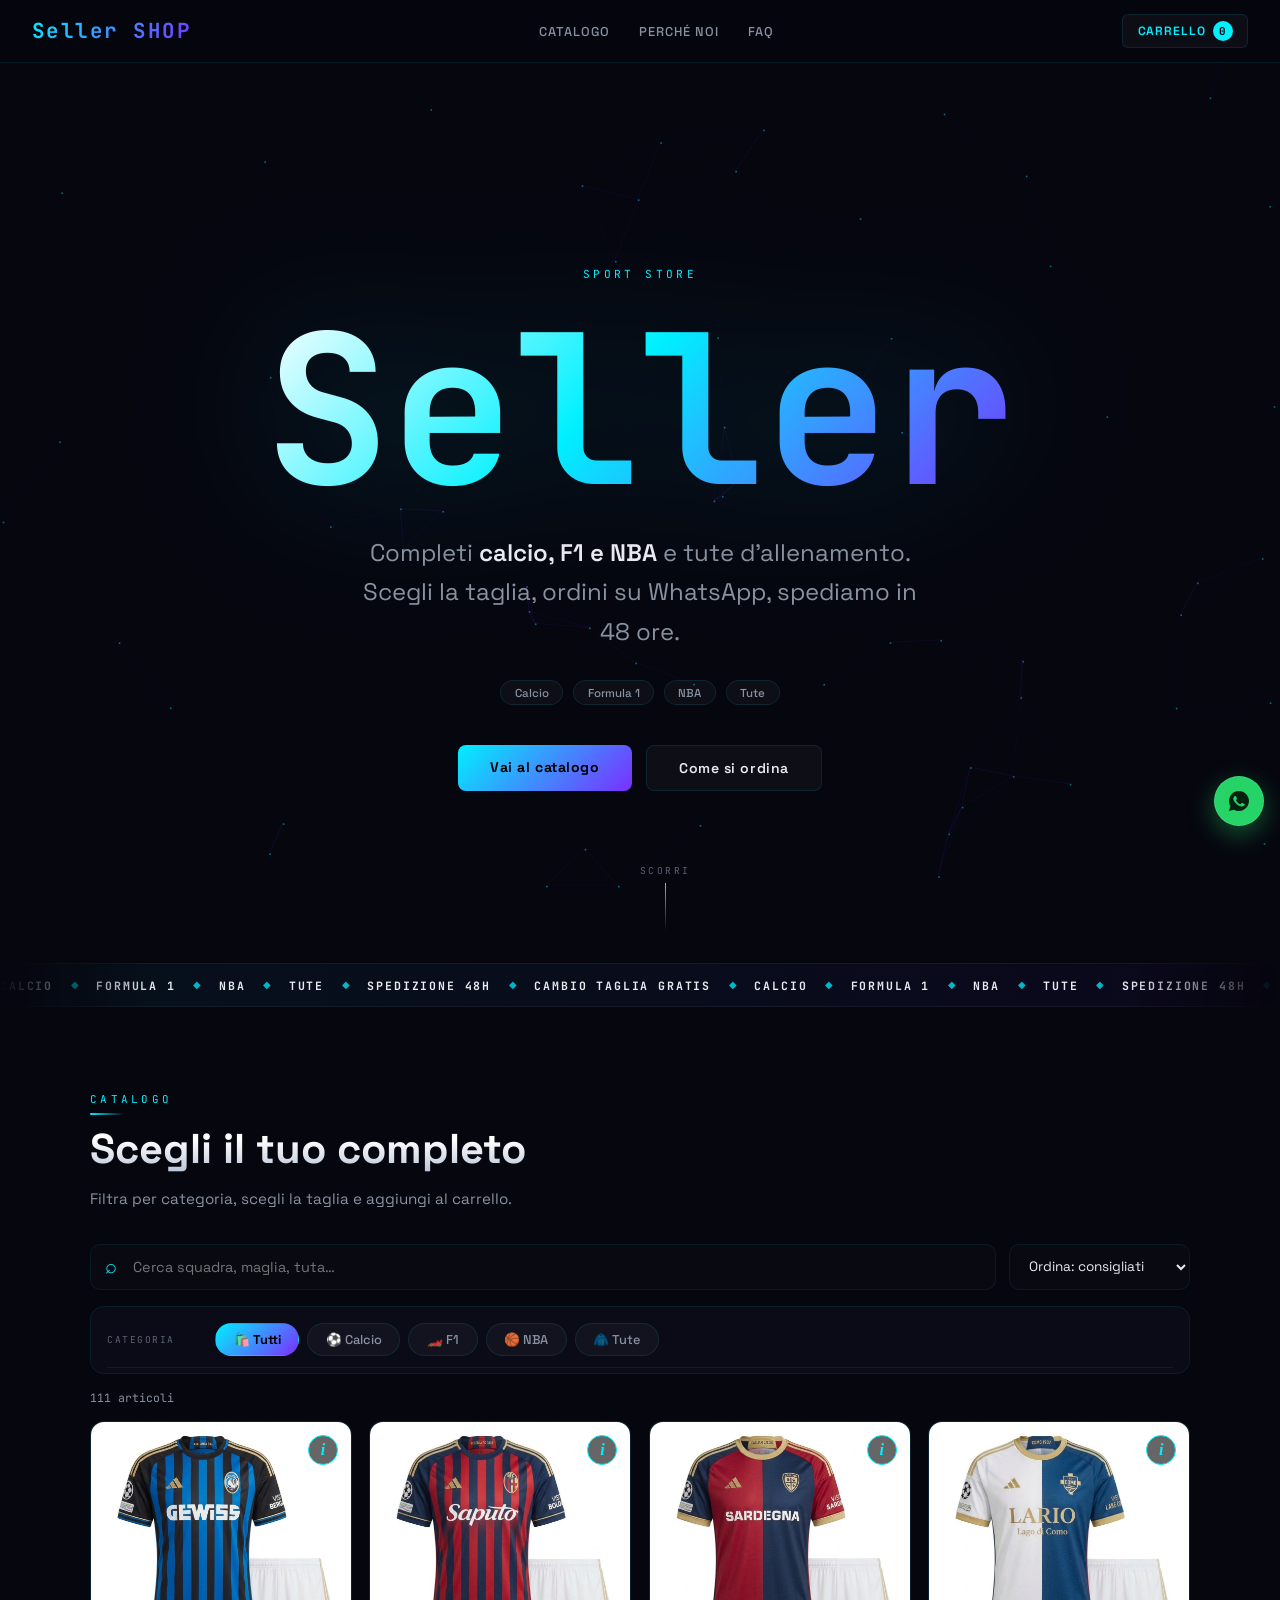
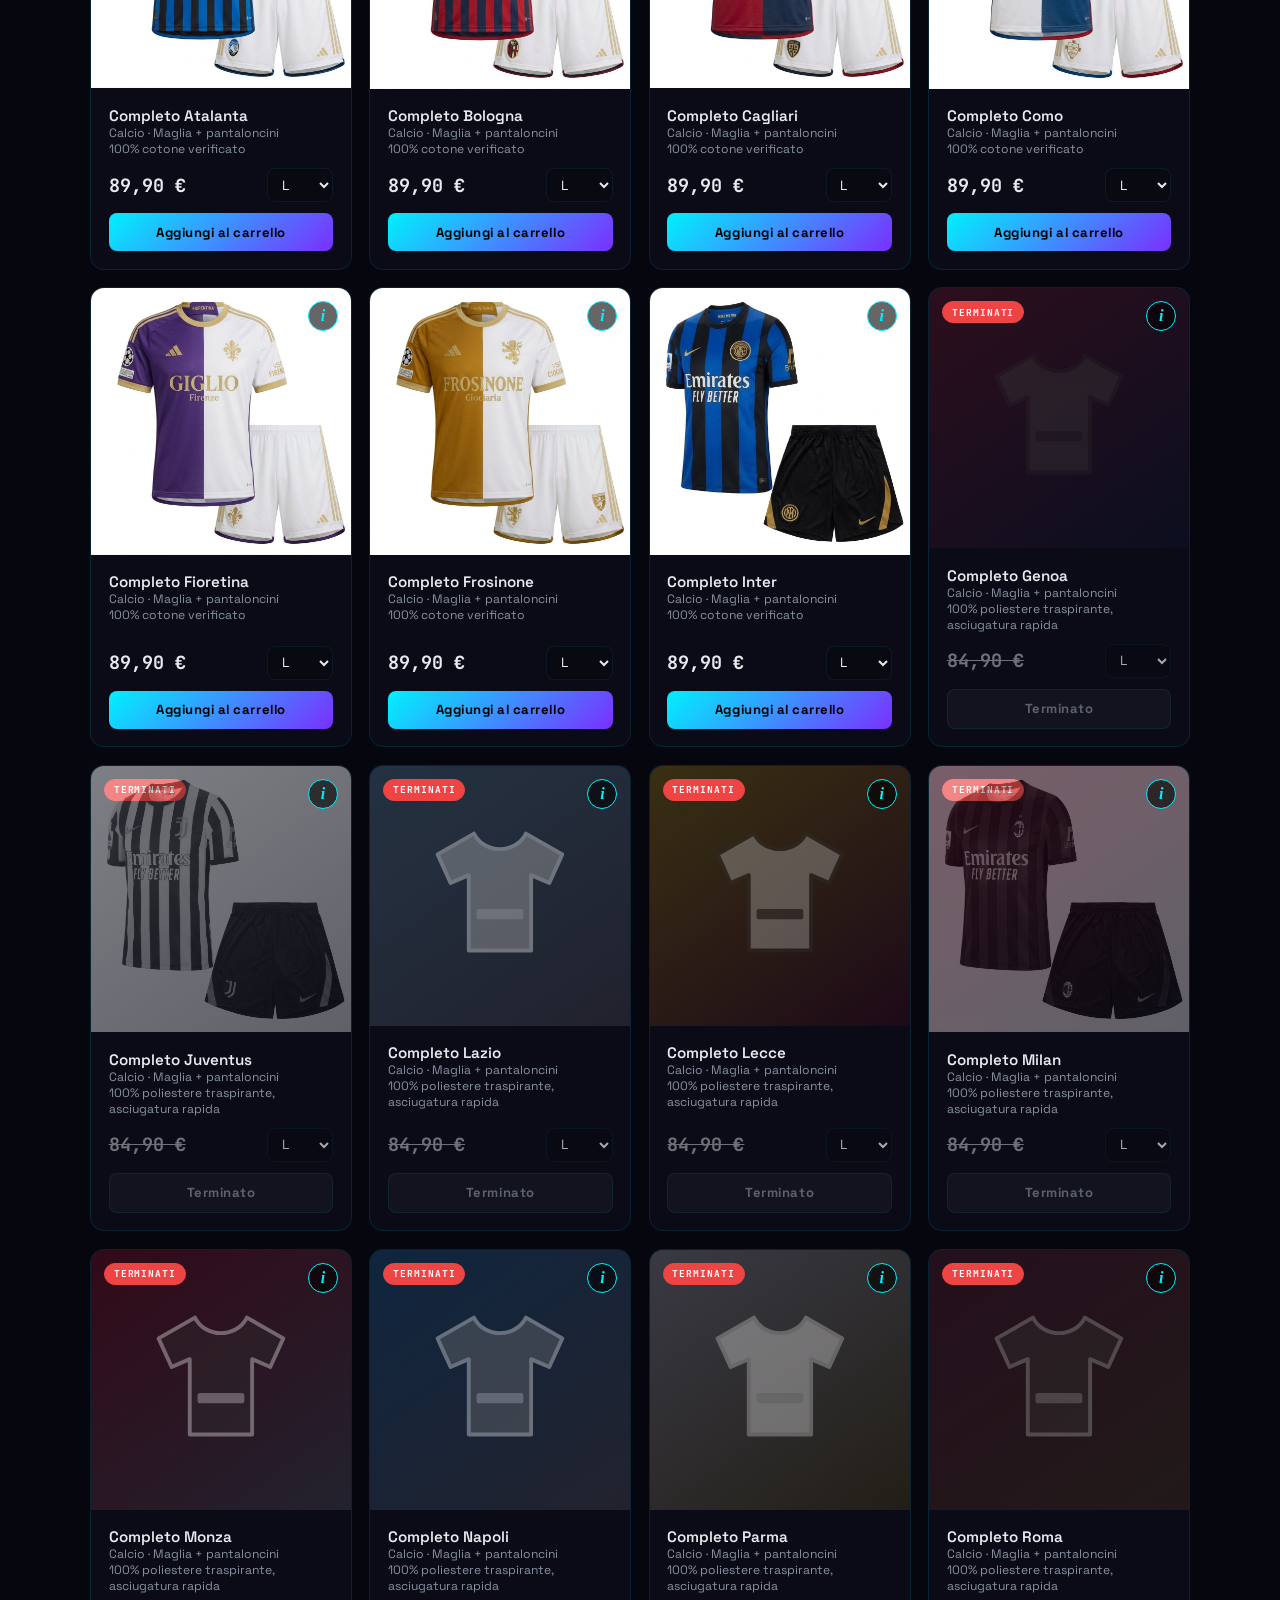
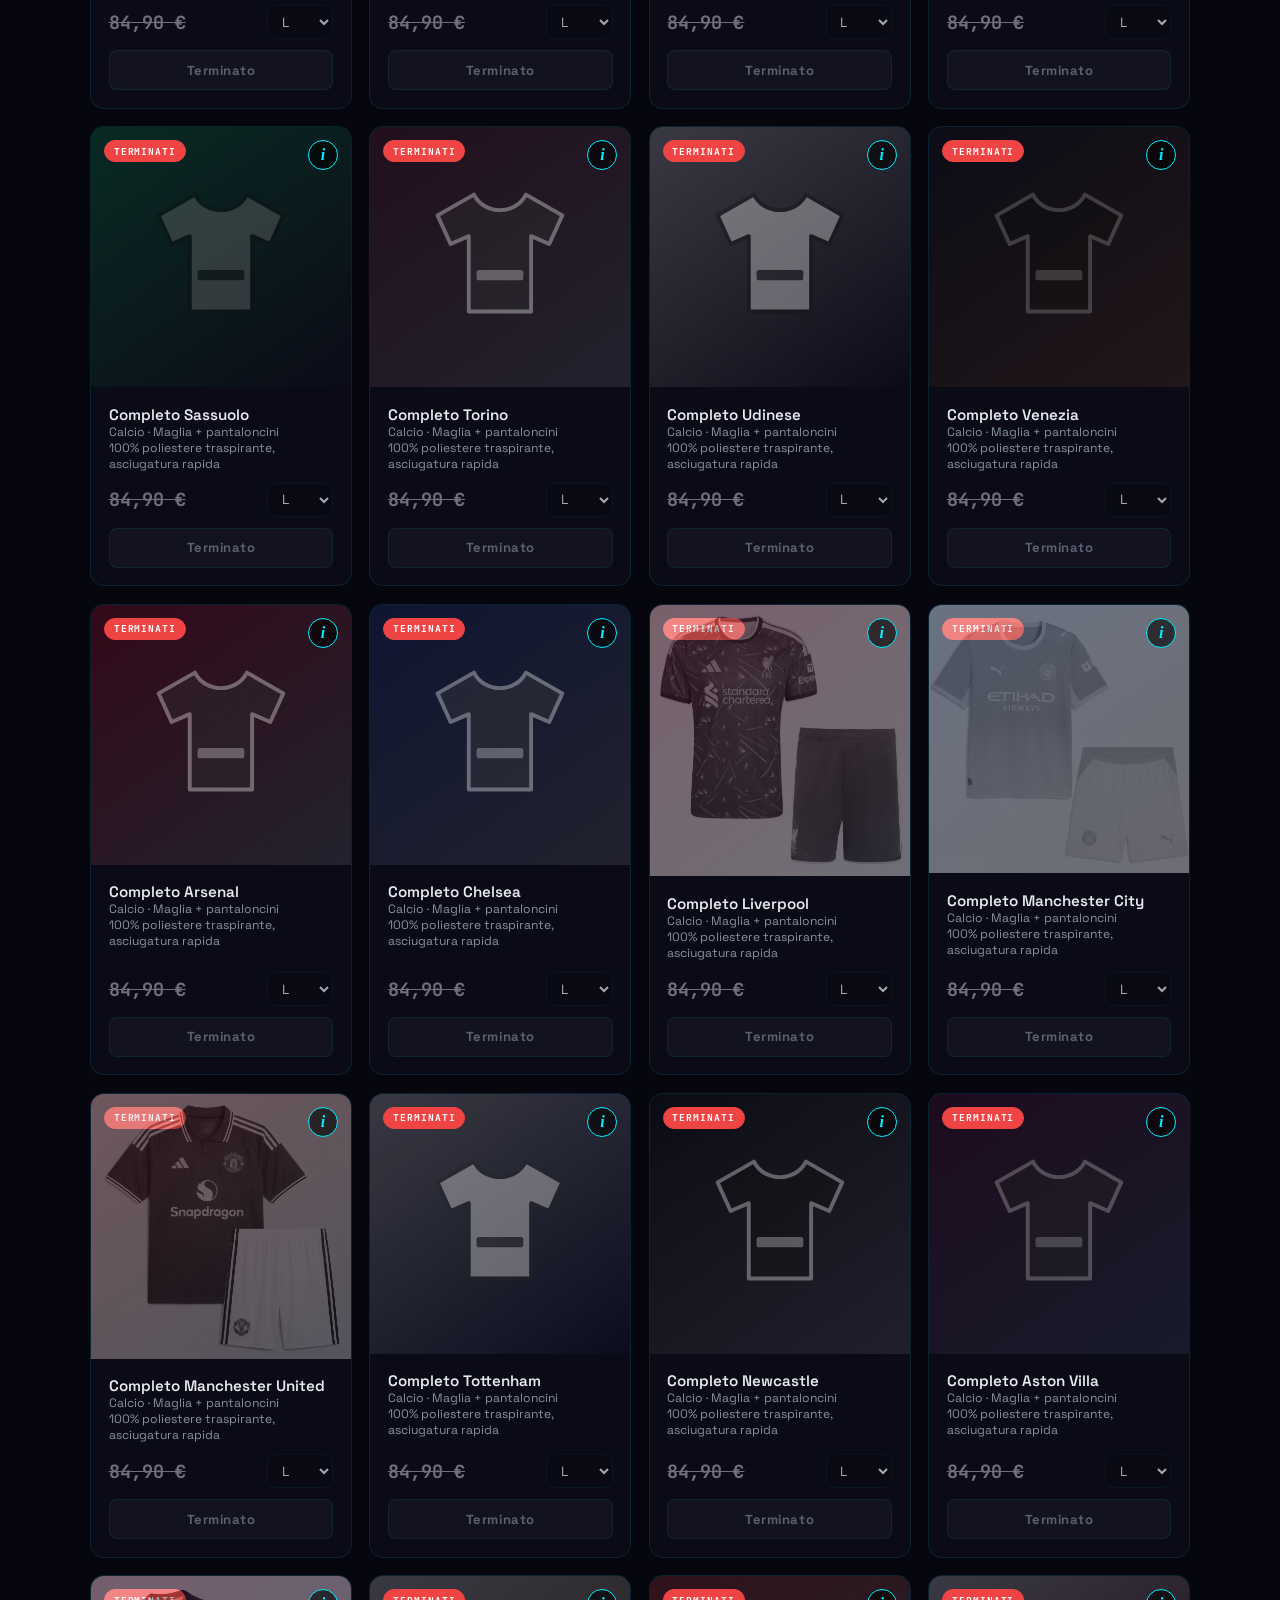
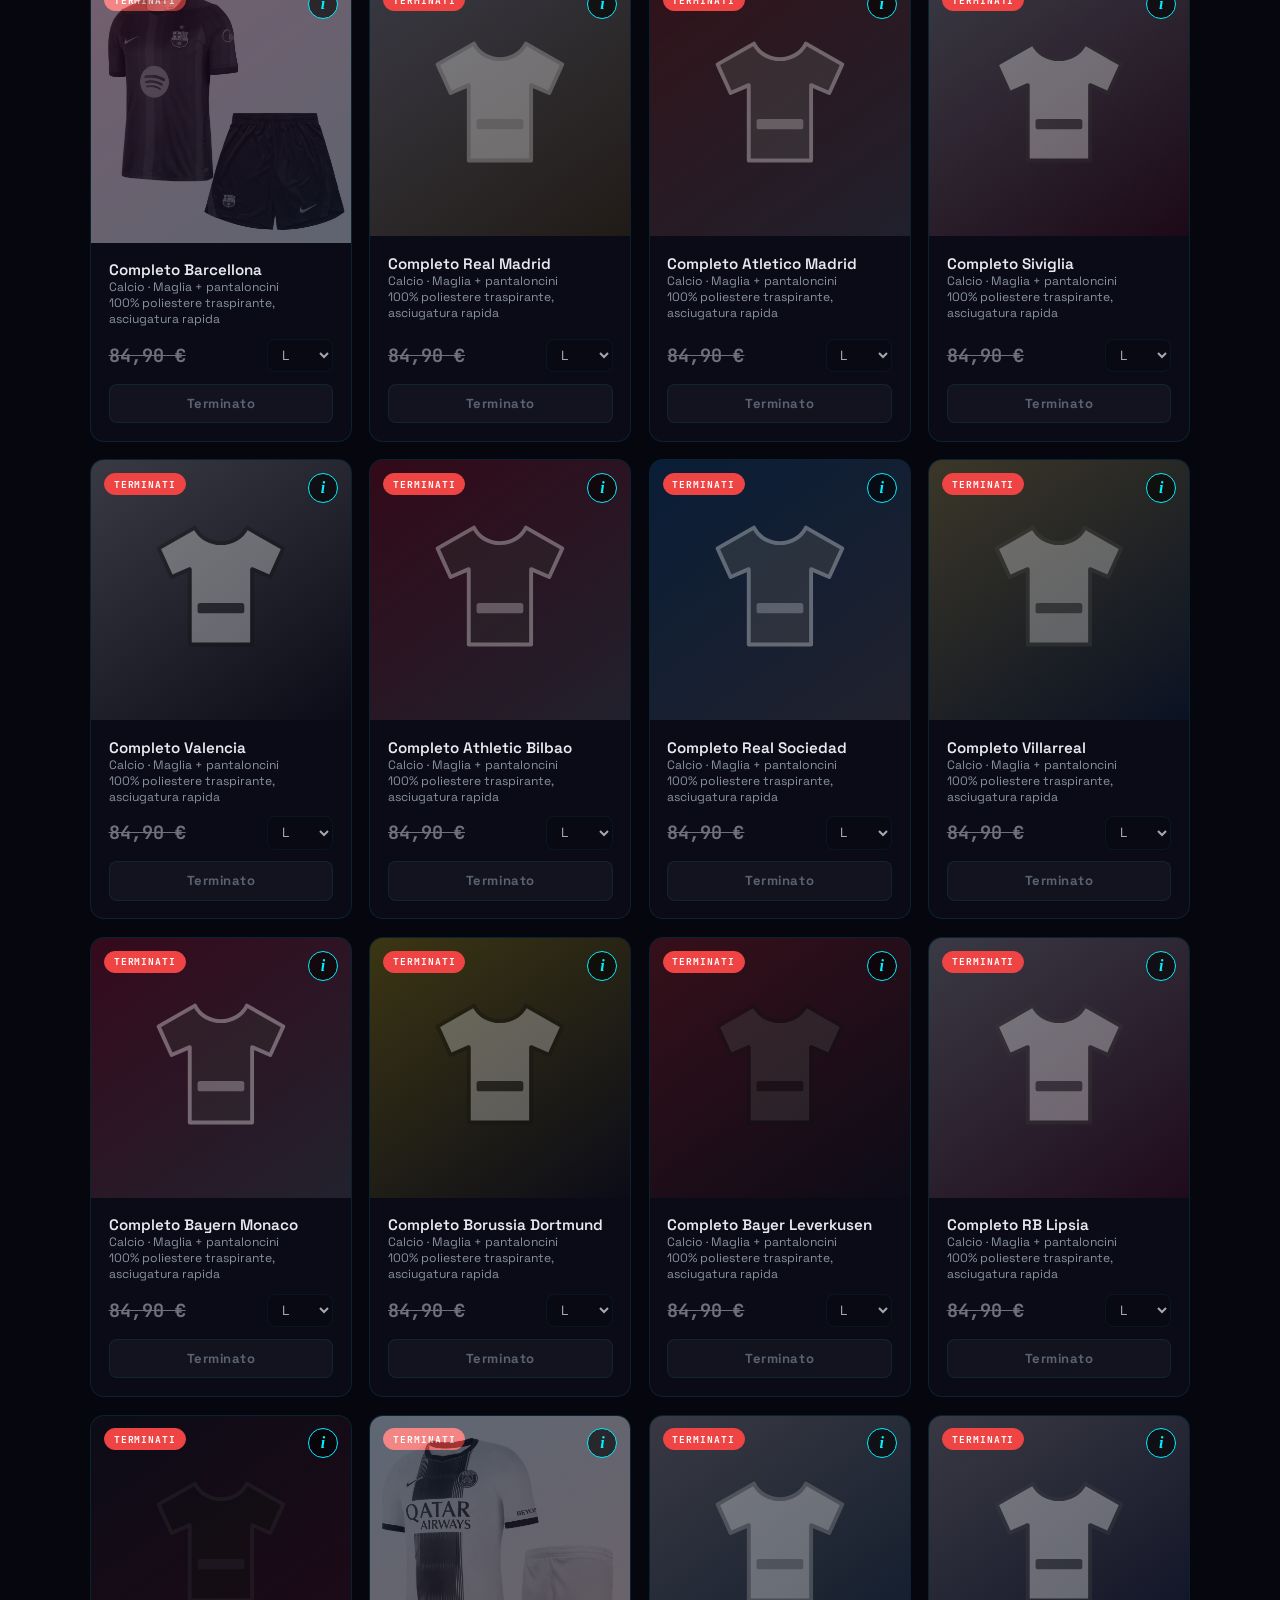
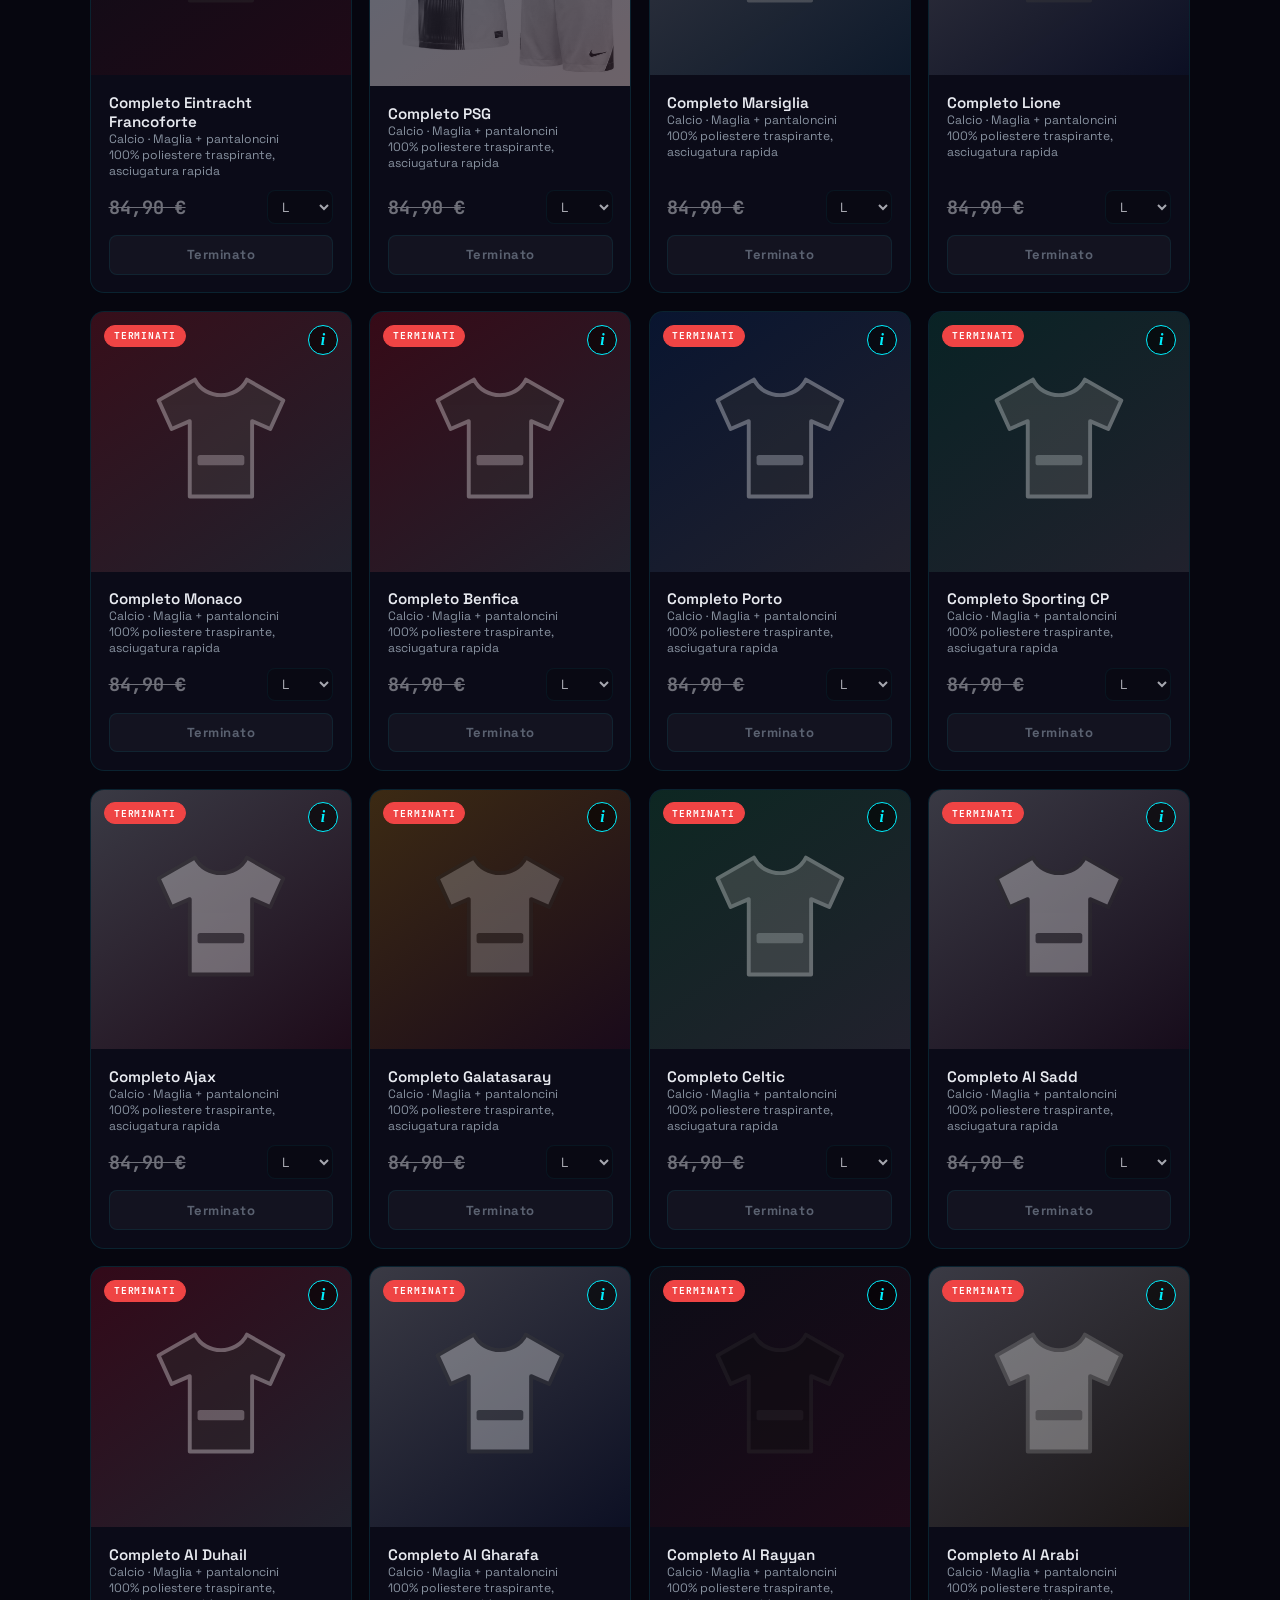
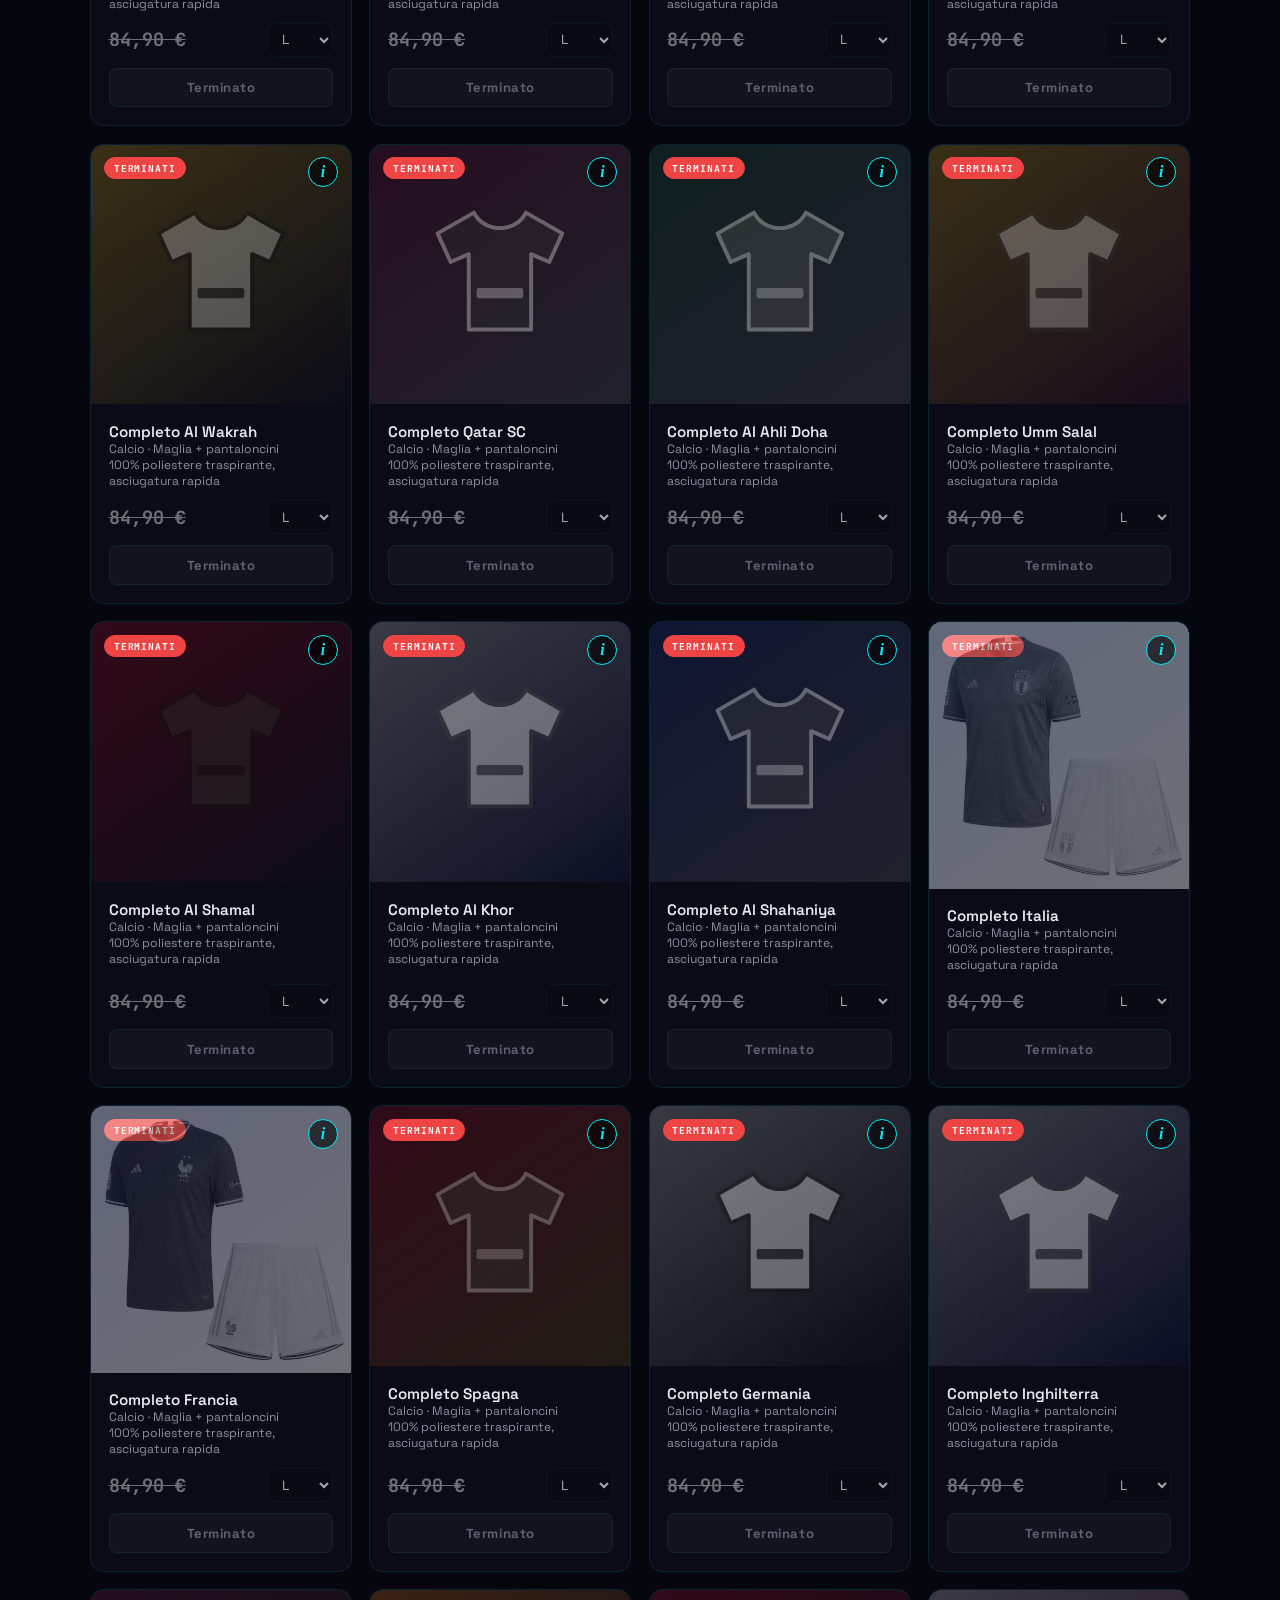
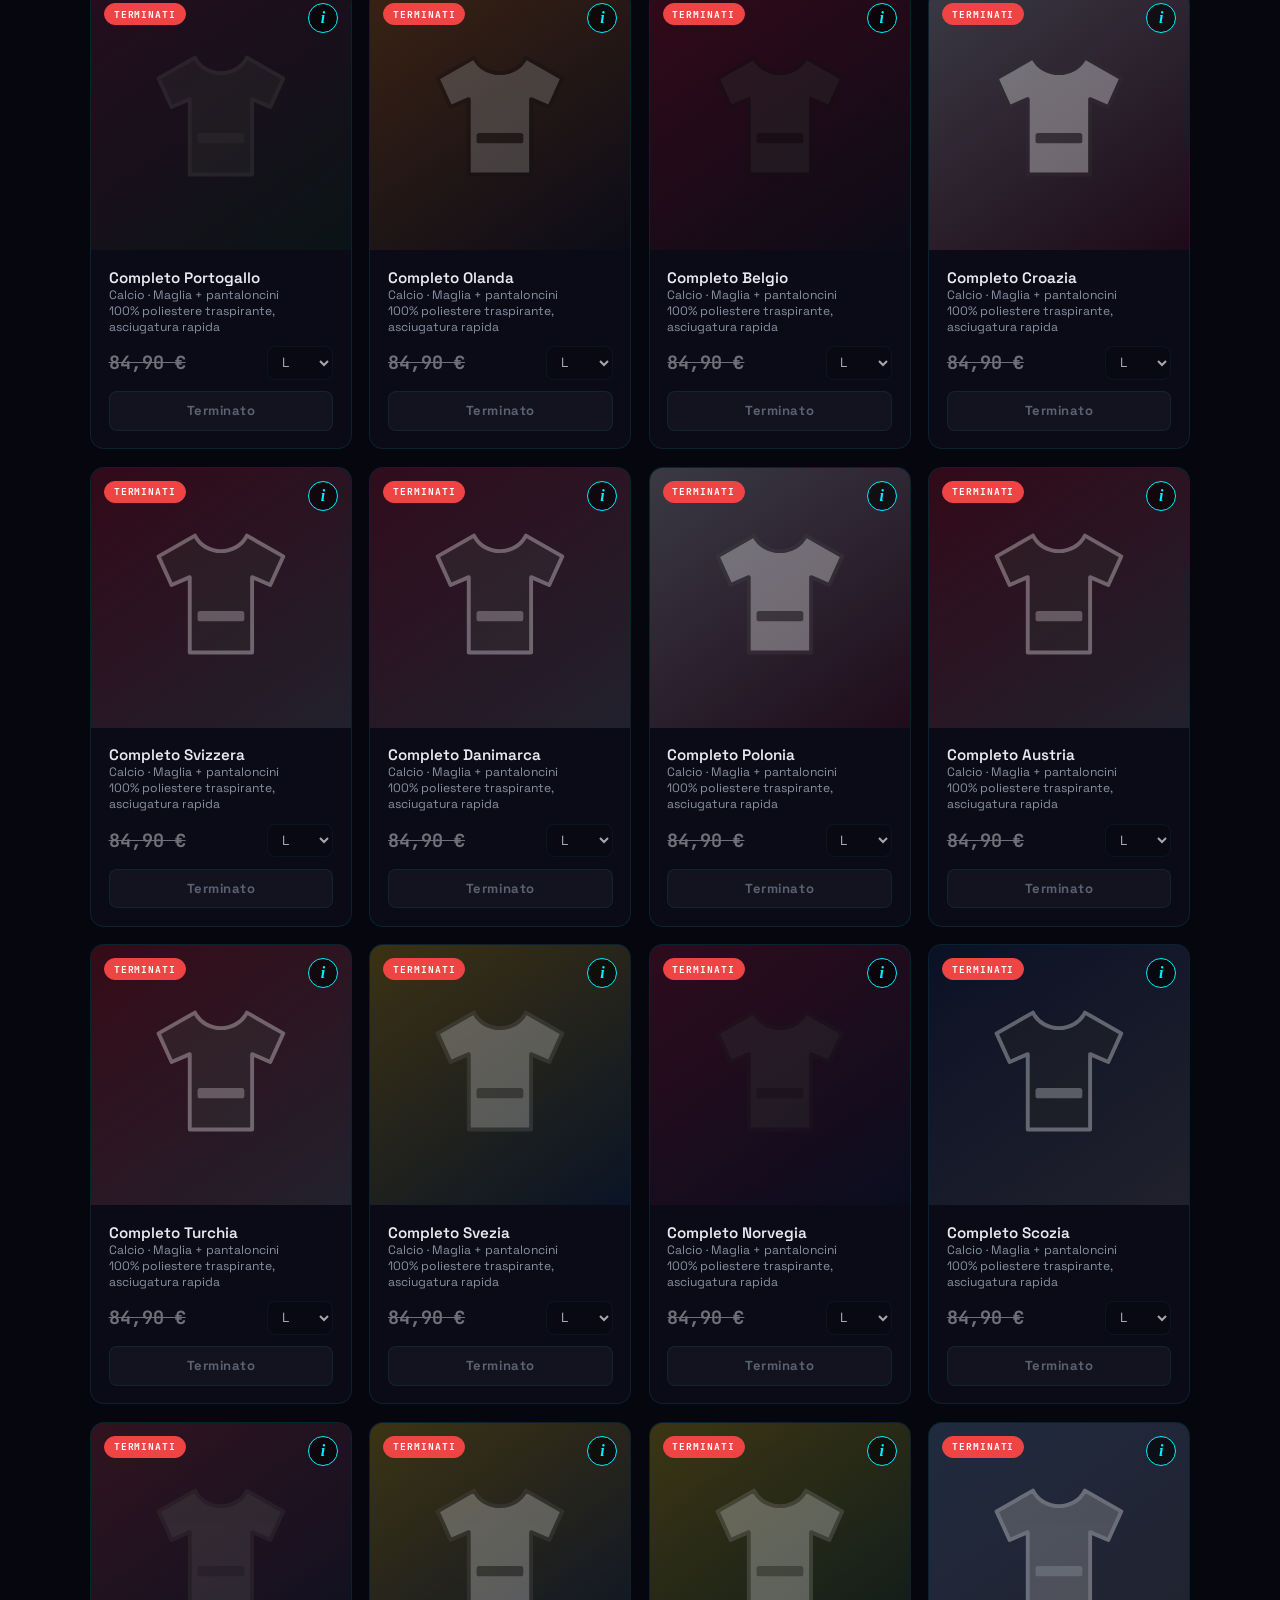
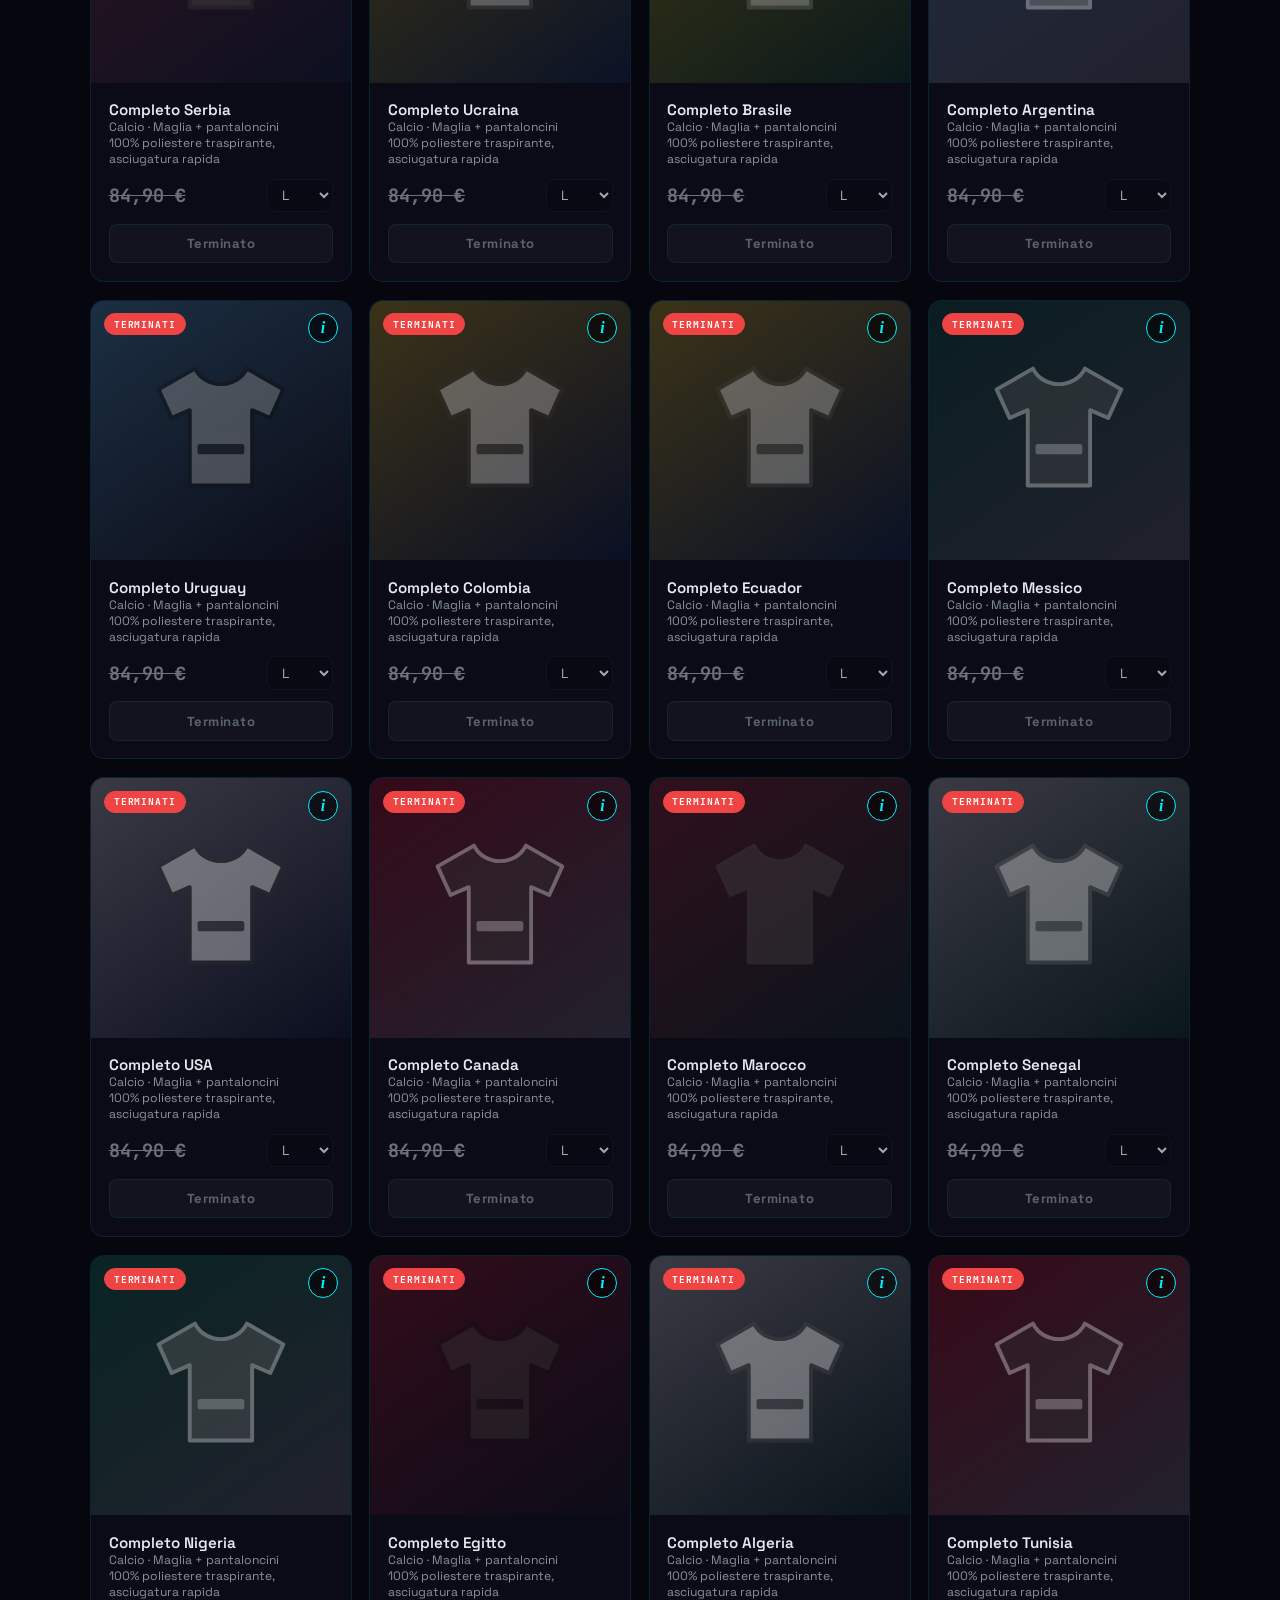
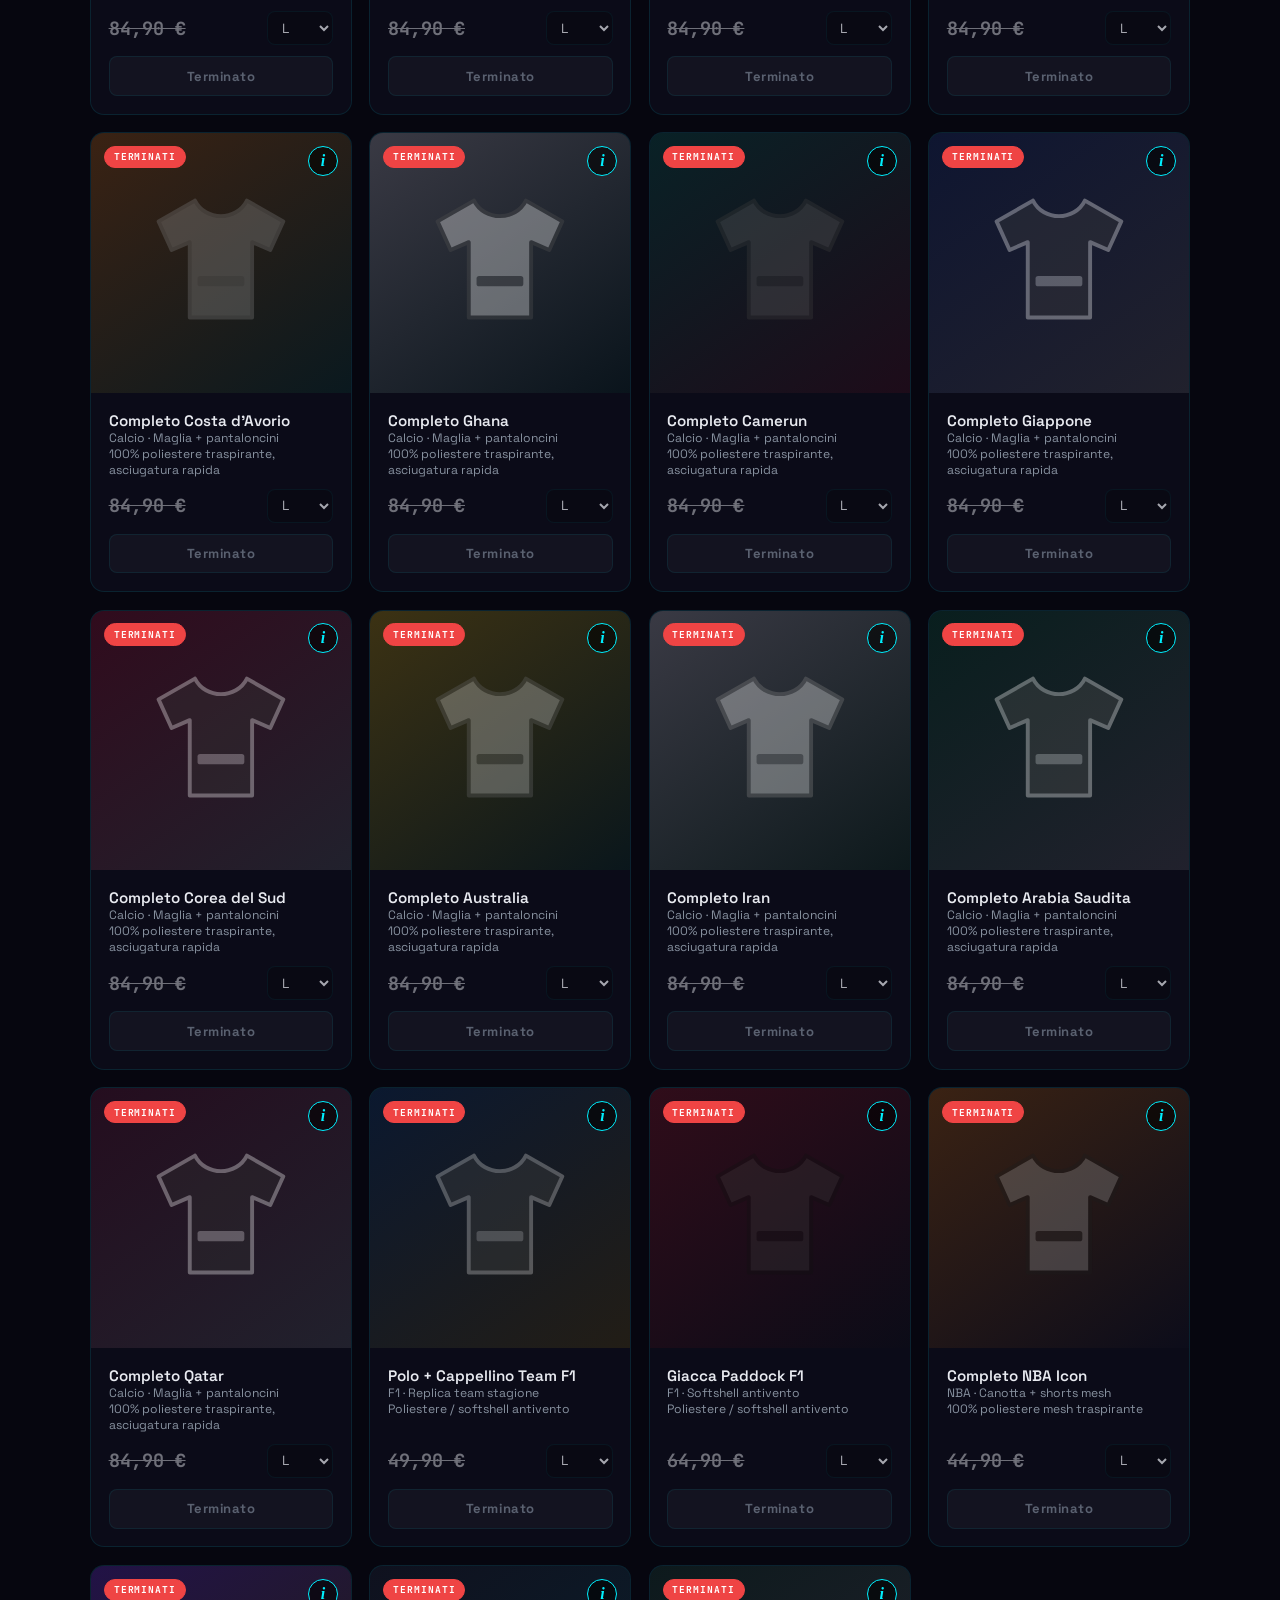
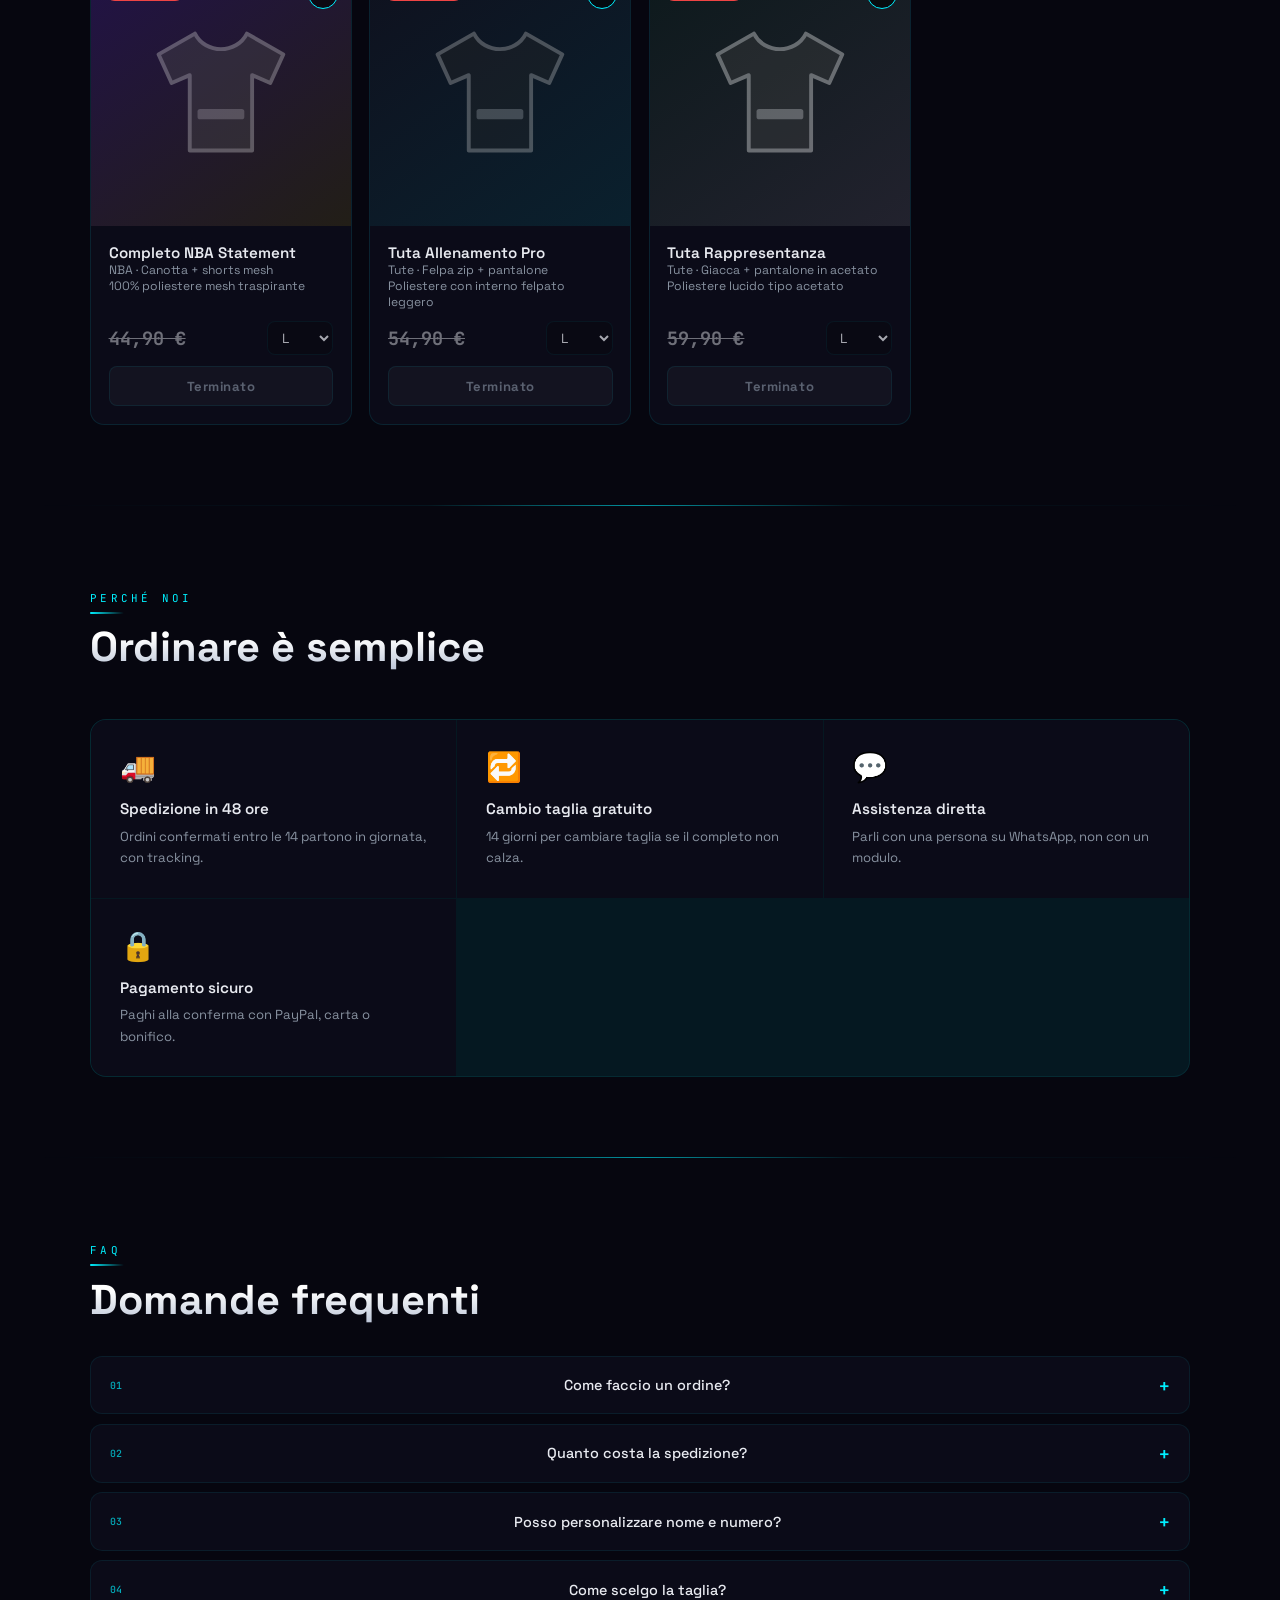
==== index.html @ 6fcbacb6 "Add files via upload" ====
<!DOCTYPE html>
<html lang="it">
<head>
<meta charset="utf-8">
<meta name="viewport" content="width=device-width,initial-scale=1">
<title>Seller Sport Store — Completi Calcio, F1, NBA e Tute</title>
<meta name="description" content="Completi da calcio, F1 e NBA, tute d'allenamento. Spedizione in 48 ore in tutta Italia.">
<link rel="preconnect" href="https://fonts.googleapis.com">
<link href="https://fonts.googleapis.com/css2?family=Space+Grotesk:wght@400;500;600;700&family=JetBrains+Mono:wght@400;700&display=swap" rel="stylesheet">
<link rel="stylesheet" href="style.css">
<link rel="stylesheet" href="shop.css">
</head>
<body>
<canvas id="bgc"></canvas>

<nav>
  <a class="nl" href="#top">Seller SHOP</a>
  <ul><li><a href="#catalogo">Catalogo</a></li><li><a href="#perche">Perché noi</a></li><li><a href="#faq">FAQ</a></li></ul>
  <button class="nsb" id="openCart" type="button">Carrello <b id="count">0</b></button>
</nav>

<header class="hero" id="top">
  <div class="hey">Sport Store</div>
  <div class="hlogo">Seller</div>
  <h1>Completi <strong>calcio, F1 e NBA</strong> e tute d'allenamento. Scegli la taglia, ordini su WhatsApp, spediamo in 48 ore.</h1>
  <div class="hpl"><span class="pc">Calcio</span><span class="pc">Formula 1</span><span class="pc">NBA</span><span class="pc">Tute</span></div>
  <div class="hcta"><a class="bp" href="#catalogo">Vai al catalogo</a><a class="bg" href="#faq">Come si ordina</a></div>
  <div class="sh"><span>scorri</span><div class="sl"></div></div>
</header>

<div class="mq"><div class="mq-t" id="mq"></div></div>

<section class="sec" id="catalogo"><div class="con">
  <div class="slb">Catalogo</div>
  <h2 class="st">Scegli il tuo completo</h2>
  <p class="ss2">Filtra per categoria, scegli la taglia e aggiungi al carrello.</p>
  <div class="fbar">
    <div class="srch"><input id="q" type="search" placeholder="Cerca squadra, maglia, tuta…" aria-label="Cerca nel catalogo" autocomplete="off"><button id="qx" type="button" aria-label="Cancella ricerca" hidden>✕</button></div>
    <select id="so" aria-label="Ordina"><option value="">Ordina: consigliati</option><option value="pa">Prezzo crescente</option><option value="pd">Prezzo decrescente</option><option value="az">Nome A–Z</option></select>
  </div>
  <div class="fp">
    <div class="fr"><span class="fl">Categoria</span><div class="flt" id="flt" role="group" aria-label="Filtra per categoria"></div></div>
    <div class="fr"><span class="fl">Tipo</span><div class="flt" id="kf" role="group" aria-label="Filtra per tipo"></div></div>
    <div class="fr"><span class="fl">Campionato</span><div class="flt" id="lf" role="group" aria-label="Filtra per campionato"></div></div>
    <div class="fr"><span class="fl">Squadra</span><div class="flt" id="tf" role="group" aria-label="Filtra per squadra"></div></div>
  </div>
  <div class="rc" id="rc" aria-live="polite"></div>
  <div class="pg" id="pg"></div>
</div></section>

<div class="div"></div>

<section class="sec" id="perche"><div class="con">
  <div class="slb">Perché noi</div>
  <h2 class="st">Ordinare è semplice</h2>
  <div class="fg">
    <div class="fc"><div class="fi">🚚</div><div class="ft">Spedizione in 48 ore</div><div class="fd">Ordini confermati entro le 14 partono in giornata, con tracking.</div></div>
    <div class="fc"><div class="fi">🔁</div><div class="ft">Cambio taglia gratuito</div><div class="fd">14 giorni per cambiare taglia se il completo non calza.</div></div>
    <div class="fc"><div class="fi">💬</div><div class="ft">Assistenza diretta</div><div class="fd">Parli con una persona su WhatsApp, non con un modulo.</div></div>
    <div class="fc"><div class="fi">🔒</div><div class="ft">Pagamento sicuro</div><div class="fd">Paghi alla conferma con PayPal, carta o bonifico.</div></div>
  </div>
</div></section>

<div class="div"></div>

<section class="sec" id="faq"><div class="con">
  <div class="slb">FAQ</div>
  <h2 class="st">Domande frequenti</h2>
  <div class="x-faq">
    <div class="x-faq-item"><button class="x-faq-q" type="button">Come faccio un ordine?</button><div class="x-faq-a"><div>Aggiungi i prodotti al carrello e premi "Ordina su WhatsApp". Ci arriva il riepilogo e ti confermiamo disponibilità e pagamento.</div></div></div>
    <div class="x-faq-item"><button class="x-faq-q" type="button">Quanto costa la spedizione?</button><div class="x-faq-a"><div>Gratis sopra 80 €, altrimenti 5,90 € in tutta Italia.</div></div></div>
    <div class="x-faq-item"><button class="x-faq-q" type="button">Posso personalizzare nome e numero?</button><div class="x-faq-a"><div>Sì. Scrivilo nelle note su WhatsApp: la personalizzazione costa 9 €.</div></div></div>
    <div class="x-faq-item"><button class="x-faq-q" type="button">Come scelgo la taglia?</button><div class="x-faq-a"><div>Se sei tra due taglie prendi la più grande. Se non calza, la cambi entro 14 giorni.</div></div></div>
  </div>
  <div class="ctab"><h2>Hai una domanda?</h2><p>Scrivici su WhatsApp, rispondiamo in giornata.</p>
    <div class="cll"><a class="cl2 ft2" id="waLink" href="#" target="_blank" rel="noopener">Scrivici su WhatsApp</a></div></div>
</div></section>

<footer class="shf"><span>© 2026 Seller Sport Store</span><span>Ordini e assistenza su WhatsApp</span></footer>

<div class="fab-wrap"><a class="fab fab-wa" id="fabWa" href="#" target="_blank" rel="noopener" aria-label="Scrivici su WhatsApp">
  <svg width="24" height="24" viewBox="0 0 24 24" fill="currentColor"><path d="M12 2a10 10 0 0 0-8.6 15.1L2 22l5-1.3A10 10 0 1 0 12 2zm5.2 14.2c-.2.6-1.3 1.2-1.8 1.2-.5.1-1 .2-3.3-.7-2.8-1.2-4.6-4-4.7-4.2-.1-.2-1.1-1.5-1.1-2.8s.7-2 1-2.3c.2-.3.5-.3.7-.3h.5c.2 0 .4 0 .6.5l.8 1.9c.1.2.1.4 0 .5l-.4.6-.3.4c-.1.2-.3.3-.1.6.2.3.8 1.3 1.7 2.1 1.2 1 2.1 1.3 2.4 1.5.3.1.5.1.6-.1l.9-1.1c.2-.3.4-.2.6-.1l1.8.9c.3.1.5.2.5.3.1.2.1.8-.1 1.4z"/></svg></a></div>

<div id="veil"></div>
<aside id="drawer" aria-label="Carrello">
  <div class="dh"><h2>Il tuo carrello</h2><button class="x" id="closeCart" type="button" aria-label="Chiudi">✕</button></div>
  <div id="items"></div>
  <div class="tot"><span>Totale</span><span id="total">0,00 €</span></div>
  <a class="bp" id="checkout" href="#" target="_blank" rel="noopener">Ordina su WhatsApp</a>
</aside>

<script src="shop.js"></script>
</body>
</html>
---- style.css ----
:root{
  --a:#00f0ff;--a2:#7b2fff;--bg:#06060f;--bg2:#0b0b18;
  --gl:rgba(255,255,255,.035);--gb:rgba(0,240,255,.1);
  --tx:#e8eaf0;--mu:#5a6170;--mu2:#8892a0;
  --on:#22c55e;--of:#ef4444;--mn:#f59e0b;--sv:#a78bfa;
  --ib:#0d0d1a;--is:#090912;--ih:#0a0a16;
  --ibo:rgba(0,240,255,.06);--ibh:rgba(255,255,255,.035);--ibb:rgba(0,240,255,.08);
  --sk:#7b2fff;--ss:#22d3ee;--sf:#a78bfa;--sn:#f59e0b;--sc:#3d4a5c;--sp:#e879f9;
}
*{margin:0;padding:0;box-sizing:border-box}
html{scroll-behavior:smooth}
body{font-family:'Space Grotesk',sans-serif;background:var(--bg);color:var(--tx);overflow-x:hidden}
#bgc{position:fixed;inset:0;z-index:0;pointer-events:none}

nav{position:fixed;top:0;left:0;right:0;z-index:200;display:flex;align-items:center;justify-content:space-between;padding:.9rem 2rem;background:rgba(6,6,15,.88);backdrop-filter:blur(24px);border-bottom:1px solid var(--gb)}
.nl{font-family:'JetBrains Mono',monospace;font-size:1.3rem;font-weight:700;background:linear-gradient(135deg,var(--a),var(--a2));-webkit-background-clip:text;-webkit-text-fill-color:transparent;letter-spacing:.12em}
nav ul{display:flex;gap:1.8rem;list-style:none}
nav ul a{color:var(--mu2);text-decoration:none;font-size:.8rem;font-weight:500;letter-spacing:.08em;text-transform:uppercase;transition:color .2s}
nav ul a:hover{color:var(--a)}
.nsb{display:flex;align-items:center;gap:.4rem;padding:.35rem .9rem;border:1px solid var(--gb);border-radius:6px;color:var(--a);text-decoration:none;font-size:.75rem;font-weight:600;letter-spacing:.08em;text-transform:uppercase;transition:all .2s;background:var(--gl)}
.nsb:hover{background:rgba(0,240,255,.08);border-color:var(--a)}

.hero{position:relative;z-index:1;min-height:100vh;display:flex;flex-direction:column;align-items:center;justify-content:center;text-align:center;padding:7rem 2rem 5rem}
.hey{font-family:'JetBrains Mono',monospace;font-size:.7rem;letter-spacing:.3em;text-transform:uppercase;color:var(--a);margin-bottom:1.5rem;opacity:0;animation:fu .8s .2s forwards}
.hlogo{font-family:'JetBrains Mono',monospace;font-size:clamp(5rem,18vw,13rem);font-weight:700;line-height:1;background:linear-gradient(135deg,#fff 0%,var(--a) 45%,var(--a2) 100%);-webkit-background-clip:text;-webkit-text-fill-color:transparent;filter:drop-shadow(0 0 80px rgba(0,240,255,.2));opacity:0;animation:fu .8s .35s forwards;margin-bottom:1.2rem}
.hero h1{font-size:clamp(1rem,2.5vw,1.5rem);font-weight:400;color:var(--mu2);max-width:580px;line-height:1.65;opacity:0;animation:fu .8s .55s forwards}
.hero h1 strong{color:var(--tx);font-weight:600}
.hpl{display:flex;gap:.6rem;margin:1.8rem 0 2.5rem;flex-wrap:wrap;justify-content:center;opacity:0;animation:fu .8s .75s forwards}
.pc{display:flex;align-items:center;gap:.35rem;padding:.28rem .85rem;border-radius:999px;border:1px solid var(--gb);background:var(--gl);font-size:.72rem;font-weight:500;color:var(--mu2)}
.pc svg{width:13px;height:13px;fill:currentColor}
.pc.wa{border-color:rgba(37,211,102,.25);color:#25d366}
.pc.ds{border-color:rgba(88,101,242,.25);color:#5865f2}
.pc.tg{border-color:rgba(0,136,204,.25);color:#0088cc}
.hcta{display:flex;gap:.9rem;flex-wrap:wrap;justify-content:center;opacity:0;animation:fu .8s .95s forwards}
.bp{padding:.8rem 2rem;background:linear-gradient(135deg,var(--a),var(--a2));color:#000;font-weight:700;font-size:.88rem;border-radius:8px;text-decoration:none;letter-spacing:.04em;transition:all .25s}
.bp:hover{transform:translateY(-2px);box-shadow:0 8px 32px rgba(0,240,255,.3)}
.bg{padding:.8rem 2rem;background:var(--gl);color:var(--tx);font-weight:600;font-size:.88rem;border-radius:8px;text-decoration:none;border:1px solid var(--gb);letter-spacing:.04em;transition:all .25s}
.bg:hover{border-color:var(--a);color:var(--a);transform:translateY(-2px)}
.sh{position:absolute;bottom:2rem;left:50%;transform:translateX(-50%);display:flex;flex-direction:column;align-items:center;gap:.4rem;opacity:0;animation:fu .8s 1.4s forwards}
.sh span{font-family:'JetBrains Mono',monospace;font-size:.6rem;letter-spacing:.25em;text-transform:uppercase;color:var(--mu)}
.sl{width:1px;height:48px;background:linear-gradient(to bottom,var(--a),transparent);animation:sp2 1.8s ease-in-out infinite}
@keyframes sp2{0%,100%{opacity:.2}50%{opacity:1}}

.sec{position:relative;z-index:1;padding:5rem 2rem}
.con{max-width:1100px;margin:0 auto}
.slb{font-family:'JetBrains Mono',monospace;font-size:.68rem;letter-spacing:.3em;text-transform:uppercase;color:var(--a);margin-bottom:.6rem}
.st{font-size:clamp(1.8rem,4vw,2.6rem);font-weight:700;margin-bottom:.8rem;line-height:1.15}
.ss2{color:var(--mu2);font-size:.95rem;max-width:540px;line-height:1.75}
.div{position:relative;z-index:1;height:1px;background:linear-gradient(90deg,transparent,var(--gb),transparent);margin:0 2rem}

.ag{display:grid;grid-template-columns:1fr 1fr;gap:4rem;align-items:center;margin-top:3rem}
.at p{color:var(--mu2);font-size:.95rem;line-height:1.85;margin-bottom:1rem}
.at strong{color:var(--tx)}
.av{display:grid;grid-template-columns:1fr 1fr;gap:1rem}
.ms{background:var(--gl);border:1px solid var(--gb);border-radius:12px;padding:1.5rem;text-align:center}
.msn{font-family:'JetBrains Mono',monospace;font-size:1.9rem;font-weight:700;background:linear-gradient(135deg,var(--a),var(--a2));-webkit-background-clip:text;-webkit-text-fill-color:transparent}
.msl{font-size:.72rem;color:var(--mu);margin-top:.3rem}

.fg{display:grid;grid-template-columns:repeat(auto-fill,minmax(280px,1fr));gap:1px;background:var(--ibb);border:1px solid var(--ibb);border-radius:16px;overflow:hidden;margin-top:3rem}
.fc{background:var(--bg2);padding:1.8rem;transition:background .25s;position:relative;overflow:hidden}
.fc::before{content:'';position:absolute;top:0;left:0;right:0;height:1px;background:linear-gradient(90deg,transparent,var(--a),transparent);opacity:0;transition:opacity .3s}
.fc:hover{background:rgba(0,240,255,.025)}
.fc:hover::before{opacity:1}
.fi{font-size:1.8rem;margin-bottom:.9rem}
.ft{font-size:.95rem;font-weight:600;margin-bottom:.45rem}
.fd{font-size:.82rem;color:var(--mu2);line-height:1.65}

.ide-wrap{border:1px solid var(--ibb);border-radius:16px;overflow:hidden;box-shadow:0 0 80px rgba(0,240,255,.04),0 32px 80px rgba(0,0,0,.6);background:var(--ib);margin-top:2.5rem}
.ide-tb{background:var(--ih);border-bottom:1px solid var(--ibb);padding:.6rem 1rem;display:flex;align-items:center;gap:.6rem;user-select:none}
.ide-dots{display:flex;gap:6px}
.ide-dot{width:12px;height:12px;border-radius:50%}
.ide-dot.r{background:#ff5f57}.ide-dot.y{background:#febc2e}.ide-dot.g{background:#28c840}
.ide-tit{font-family:'JetBrains Mono',monospace;font-size:.72rem;color:var(--mu);flex:1;text-align:center;overflow:hidden;text-overflow:ellipsis;white-space:nowrap}
.ide-bdg{font-family:'JetBrains Mono',monospace;font-size:.6rem;padding:.15rem .5rem;border-radius:999px;border:1px solid rgba(0,240,255,.2);color:var(--a);background:rgba(0,240,255,.06);letter-spacing:.1em;white-space:nowrap}
.ide-tabs{background:var(--ih);border-bottom:1px solid var(--ibb);display:flex;overflow-x:auto;min-height:34px}
.ide-tabs::-webkit-scrollbar{height:2px}
.ide-tabs::-webkit-scrollbar-thumb{background:var(--a2)}
.ide-tab{display:flex;align-items:center;gap:.4rem;padding:.55rem 1.1rem;font-family:'JetBrains Mono',monospace;font-size:.72rem;color:var(--mu);cursor:pointer;white-space:nowrap;border-right:1px solid var(--ibb);transition:all .2s;position:relative;flex-shrink:0}
.ide-tab.act{color:var(--tx);background:var(--ib)}
.ide-tab.act::after{content:'';position:absolute;bottom:0;left:0;right:0;height:1px;background:var(--a)}
.ide-tab:hover:not(.act){color:var(--mu2);background:var(--ibh)}
.ide-tab .cls{opacity:.35;margin-left:.2rem;font-size:.7rem;line-height:1;padding:1px 3px;border-radius:3px}
.ide-tab .cls:hover{opacity:1;background:rgba(255,255,255,.1)}
.ide-body{display:grid;grid-template-columns:260px 1fr;height:560px}
.ide-side{background:var(--is);border-right:1px solid var(--ibb);overflow-y:auto;overflow-x:hidden;display:flex;flex-direction:column}
.ide-side::-webkit-scrollbar{width:3px}
.ide-side::-webkit-scrollbar-thumb{background:rgba(0,240,255,.2)}
.ide-sh{padding:.7rem .9rem;font-family:'JetBrains Mono',monospace;font-size:.6rem;letter-spacing:.2em;text-transform:uppercase;color:var(--mu);border-bottom:1px solid var(--ibb);flex-shrink:0;display:flex;align-items:center;justify-content:space-between}
.ide-sh-reload{cursor:pointer;opacity:.5;transition:opacity .2s;font-size:.8rem}
.ide-sh-reload:hover{opacity:1}
#ide-tree{flex:1;overflow-y:auto}
#ide-tree::-webkit-scrollbar{width:2px}
#ide-tree::-webkit-scrollbar-thumb{background:rgba(0,240,255,.15)}

.ti{display:flex;align-items:center;gap:.4rem;padding:.28rem .6rem .28rem 0;font-family:'JetBrains Mono',monospace;font-size:.72rem;cursor:pointer;color:var(--mu2);transition:all .15s;position:relative;white-space:nowrap;user-select:none}
.ti:hover{color:var(--tx);background:var(--ibh)}
.ti.act{color:var(--a);background:var(--ibo)}
.ti.act::before{content:'';position:absolute;left:0;top:0;bottom:0;width:2px;background:var(--a)}
.ti .arr{display:inline-block;font-size:.55rem;width:10px;transition:transform .2s;color:var(--mu);flex-shrink:0;text-align:center}
.ti.open .arr{transform:rotate(90deg)}
.ti .ico{font-size:.85rem;flex-shrink:0;width:16px;text-align:center}
.ti .nm{flex:1;overflow:hidden;text-overflow:ellipsis}
.ti .sz{font-size:.6rem;color:var(--mu);opacity:.6;margin-right:.4rem;flex-shrink:0}
.ti .cb{appearance:none;-webkit-appearance:none;width:12px;height:12px;border:1px solid rgba(0,240,255,.25);border-radius:2px;background:transparent;cursor:pointer;flex-shrink:0;position:relative;transition:all .15s;margin-right:.1rem}
.ti .cb:checked{background:var(--a);border-color:var(--a)}
.ti .cb:checked::after{content:'✓';position:absolute;top:50%;left:50%;transform:translate(-50%,-50%);font-size:.55rem;color:#000;line-height:1}
.ti.sel{background:rgba(0,240,255,.08)!important;color:var(--a)}
.tc{overflow:hidden;transition:max-height .25s ease}
.tc.col{max-height:0!important}

.ide-dl-bar{display:flex;align-items:center;justify-content:space-between;padding:.5rem 1rem;background:rgba(0,240,255,.04);border-top:1px solid rgba(0,240,255,.1);font-family:'JetBrains Mono',monospace;font-size:.65rem;color:var(--mu2);transition:all .2s}
.ide-dl-bar.hidden{display:none}
.ide-dl-count{color:var(--a);font-weight:700}
.ide-dl-btn{display:inline-flex;align-items:center;gap:.3rem;padding:.28rem .75rem;background:linear-gradient(135deg,var(--a),var(--a2));color:#000;font-weight:700;font-size:.62rem;border-radius:5px;border:none;cursor:pointer;font-family:'JetBrains Mono',monospace;transition:all .2s}
.ide-dl-btn:hover{transform:translateY(-1px);box-shadow:0 4px 14px rgba(0,240,255,.3)}
.ide-dl-btn:disabled{opacity:.4;cursor:not-allowed;transform:none;box-shadow:none}

.ide-ed{background:var(--ib);overflow:auto;position:relative}
.ide-ed::-webkit-scrollbar{width:6px;height:6px}
.ide-ed::-webkit-scrollbar-thumb{background:rgba(0,240,255,.15);border-radius:3px}
.ide-ed::-webkit-scrollbar-track{background:transparent}
.ee{display:flex;flex-direction:column;align-items:center;justify-content:center;height:100%;color:var(--mu);text-align:center;gap:.8rem}
.ee-ic{font-size:3rem;opacity:.2}
.ee-tx{font-family:'JetBrains Mono',monospace;font-size:.75rem;opacity:.6}
.ee-sub{font-family:'JetBrains Mono',monospace;font-size:.62rem;opacity:.35;margin-top:.3rem}
.cv{padding:1rem 0;min-height:100%}
.cl{display:flex;align-items:flex-start;min-height:1.55rem;padding:0 1rem;font-family:'JetBrains Mono',monospace;font-size:.72rem;line-height:1.55rem;transition:background .1s}
.cl:hover{background:rgba(0,240,255,.025)}
.cl .ln{color:var(--mu);min-width:36px;flex-shrink:0;text-align:right;margin-right:1.4rem;user-select:none;opacity:.3;font-size:.68rem}
.cl .co{flex:1;white-space:pre;overflow:visible}
.kw{color:#7b2fff}.str{color:#22d3ee}.num{color:#f59e0b}.cm{color:#3d4a5c;font-style:italic}.cls2{color:#a78bfa}.prp{color:#e879f9}.op{color:#8892a0}

.ide-sb{background:linear-gradient(90deg,var(--a2),var(--a));padding:.25rem 1rem;display:flex;align-items:center;gap:1.5rem;font-family:'JetBrains Mono',monospace;font-size:.62rem;color:#000;font-weight:600;flex-wrap:wrap}
.ide-sb span{opacity:.7}
.ide-sb span.hi{opacity:1}

.ide-loading{position:absolute;inset:0;display:flex;align-items:center;justify-content:center;background:var(--ib);z-index:10}
.ide-spinner{width:28px;height:28px;border:2px solid var(--ibb);border-top-color:var(--a);border-radius:50%;animation:spin .7s linear infinite}
@keyframes spin{to{transform:rotate(360deg)}}

.ide-err{position:absolute;inset:0;display:flex;flex-direction:column;align-items:center;justify-content:center;gap:.6rem;color:var(--of);font-family:'JetBrains Mono',monospace;font-size:.78rem;text-align:center;padding:2rem}
.ide-err-icon{font-size:2.5rem;opacity:.5}

.dlbox{margin-top:1.5rem;background:linear-gradient(135deg,rgba(0,240,255,.04),rgba(123,47,255,.04));border:1px solid var(--gb);border-radius:12px;padding:1.8rem 2rem;display:flex;align-items:center;justify-content:space-between;gap:2rem;flex-wrap:wrap}
.dlt{font-size:1.1rem;font-weight:700;margin-bottom:.3rem}
.dlm{display:flex;gap:1.2rem;flex-wrap:wrap;margin-top:.5rem}
.dlmi{font-family:'JetBrains Mono',monospace;font-size:.7rem;color:var(--mu2);display:flex;align-items:center;gap:.3rem}
.bndl{display:inline-flex;align-items:center;gap:.6rem;padding:.85rem 2rem;background:linear-gradient(135deg,var(--a),var(--a2));color:#000;font-weight:700;font-size:.9rem;border-radius:9px;text-decoration:none;transition:all .25s;white-space:nowrap}
.bndl:hover{transform:translateY(-2px);box-shadow:0 10px 36px rgba(0,240,255,.35)}

.sg{display:grid;grid-template-columns:repeat(auto-fill,minmax(300px,1fr));gap:.7rem;margin-top:3rem}
.sc3{display:flex;align-items:center;gap:1rem;padding:1rem 1.3rem;background:var(--gl);border:1px solid var(--gb);border-radius:10px;transition:border-color .2s}
.sc3:hover{border-color:rgba(0,240,255,.2)}
.sd{width:7px;height:7px;border-radius:50%;flex-shrink:0}
.sd.online{background:var(--on);box-shadow:0 0 7px var(--on)}
.sd.offline{background:var(--of);box-shadow:0 0 7px var(--of)}
.sd.manutenzione{background:var(--mn);box-shadow:0 0 7px var(--mn)}
.sd.sviluppo{background:var(--sv);box-shadow:0 0 7px var(--sv)}
.sn3{font-size:.85rem;font-weight:500;flex:1}
.spi{font-family:'JetBrains Mono',monospace;font-size:.65rem;padding:.18rem .55rem;border-radius:999px}
.spi.online{background:rgba(34,197,94,.1);color:var(--on);border:1px solid rgba(34,197,94,.2)}
.spi.offline{background:rgba(239,68,68,.1);color:var(--of);border:1px solid rgba(239,68,68,.2)}
.spi.manutenzione{background:rgba(245,158,11,.1);color:var(--mn);border:1px solid rgba(245,158,11,.2)}
.spi.sviluppo{background:rgba(167,139,250,.1);color:var(--sv);border:1px solid rgba(167,139,250,.2)}

.ctab{background:var(--gl);border:1px solid var(--gb);border-radius:18px;padding:4rem 2rem;margin-top:3rem;text-align:center;position:relative;overflow:hidden}
.ctab::after{content:'333';position:absolute;bottom:-2.5rem;right:-1rem;font-family:'JetBrains Mono',monospace;font-size:13rem;font-weight:700;color:rgba(255,255,255,.012);pointer-events:none;line-height:1}
.ctab h2{font-size:2rem;font-weight:700;margin-bottom:.6rem}
.ctab>p{color:var(--mu2);margin-bottom:2.2rem}
.cll{display:flex;flex-wrap:wrap;gap:.65rem;justify-content:center}
.cl2{display:inline-flex;align-items:center;gap:.4rem;padding:.55rem 1.1rem;border:1px solid var(--gb);border-radius:7px;background:var(--gl);color:var(--tx);font-size:.82rem;font-weight:500;text-decoration:none;transition:all .2s}
.cl2:hover{border-color:var(--a);color:var(--a);transform:translateY(-2px)}
.cl2.ft2{background:linear-gradient(135deg,var(--a),var(--a2));color:#000;font-weight:700;border:none}
.cl2.ft2:hover{transform:translateY(-2px);box-shadow:0 6px 22px rgba(0,240,255,.3);color:#000}

.rv-form{background:var(--bg2);border:1px solid var(--ibb);border-radius:14px;padding:1.8rem;margin-top:2.5rem}
.rv-form-title{font-family:'JetBrains Mono',monospace;font-size:.68rem;letter-spacing:.2em;text-transform:uppercase;color:var(--a);margin-bottom:1.2rem}
.rv-star-pick{display:flex;gap:.3rem;margin-bottom:1.2rem;cursor:pointer}
.rv-star-pick span{font-size:1.8rem;color:var(--sc);opacity:.35;transition:all .15s;line-height:1;user-select:none}
.rv-star-pick span.on{color:#f59e0b;opacity:1;filter:drop-shadow(0 0 6px rgba(245,158,11,.5))}
.rv-inputs{display:grid;grid-template-columns:1fr 1fr;gap:.8rem;margin-bottom:.8rem}
.rv-inp{background:var(--is);border:1px solid var(--ibb);border-radius:8px;padding:.65rem .9rem;color:var(--tx);font-family:'Space Grotesk',sans-serif;font-size:.85rem;outline:none;transition:border-color .2s;width:100%}
.rv-inp:focus{border-color:rgba(0,240,255,.35)}
.rv-inp::placeholder{color:var(--mu);opacity:.6}
.rv-textarea{width:100%;background:var(--is);border:1px solid var(--ibb);border-radius:8px;padding:.65rem .9rem;color:var(--tx);font-family:'Space Grotesk',sans-serif;font-size:.85rem;outline:none;resize:vertical;min-height:90px;transition:border-color .2s;margin-bottom:.8rem}
.rv-textarea:focus{border-color:rgba(0,240,255,.35)}
.rv-textarea::placeholder{color:var(--mu);opacity:.6}
.rv-submit{padding:.7rem 1.8rem;background:linear-gradient(135deg,var(--a),var(--a2));color:#000;font-weight:700;font-size:.82rem;border-radius:8px;border:none;cursor:pointer;font-family:'Space Grotesk',sans-serif;letter-spacing:.04em;transition:all .2s}
.rv-submit:hover{transform:translateY(-2px);box-shadow:0 8px 24px rgba(0,240,255,.3)}
.rv-submit:disabled{opacity:.4;cursor:not-allowed;transform:none;box-shadow:none}
.rv-err{font-family:'JetBrains Mono',monospace;font-size:.68rem;color:var(--of);margin-top:.5rem;display:none}
.rv-ok{font-family:'JetBrains Mono',monospace;font-size:.68rem;color:var(--on);margin-top:.5rem;display:none}
.rv-grid{display:grid;grid-template-columns:repeat(auto-fill,minmax(290px,1fr));gap:1.1rem;margin-top:2rem}
.rv-card{background:var(--bg2);border:1px solid var(--gb);border-radius:14px;padding:1.5rem;position:relative;overflow:hidden;transition:border-color .25s,transform .25s}
.rv-card:hover{border-color:rgba(0,240,255,.22);transform:translateY(-3px)}
.rv-card::before{content:'';position:absolute;top:0;left:0;right:0;height:2px;background:linear-gradient(90deg,var(--a),var(--a2));opacity:0;transition:opacity .3s}
.rv-card:hover::before{opacity:1}
.rv-card-top{display:flex;align-items:flex-start;justify-content:space-between;margin-bottom:.9rem;gap:.8rem}
.rv-card-user{display:flex;align-items:center;gap:.65rem}
.rv-avatar{width:36px;height:36px;border-radius:50%;background:linear-gradient(135deg,var(--a),var(--a2));display:flex;align-items:center;justify-content:center;font-family:'JetBrains Mono',monospace;font-size:.78rem;font-weight:700;color:#000;flex-shrink:0}
.rv-uname{font-size:.88rem;font-weight:600;color:var(--tx)}
.rv-date{font-family:'JetBrains Mono',monospace;font-size:.58rem;color:var(--mu);margin-top:.15rem}
.rv-stars-show{display:flex;gap:2px;flex-shrink:0}
.rv-stars-show span{font-size:.95rem;line-height:1}
.rv-stars-show span.on{color:#f59e0b;filter:drop-shadow(0 0 3px rgba(245,158,11,.4))}
.rv-stars-show span.off{color:var(--sc);opacity:.35}
.rv-body{font-size:.83rem;color:var(--mu2);line-height:1.75}
.rv-empty{text-align:center;padding:3rem 1rem;font-family:'JetBrains Mono',monospace;font-size:.72rem;color:var(--mu);opacity:.5}
.rv-count{font-family:'JetBrains Mono',monospace;font-size:.65rem;color:var(--mu);margin-top:1.5rem}

footer{position:relative;z-index:1;text-align:center;padding:2rem;border-top:1px solid var(--gb);font-size:.75rem;color:var(--mu);font-family:'JetBrains Mono',monospace}

.ide-search-wrap{display:flex;align-items:center;gap:.4rem;padding:.45rem .8rem;border-bottom:1px solid var(--ibb);background:var(--is);flex-shrink:0}
.ide-search-icon{font-size:.75rem;opacity:.45;flex-shrink:0}
.ide-search{flex:1;background:none;border:none;outline:none;font-family:'JetBrains Mono',monospace;font-size:.7rem;color:var(--tx);caret-color:var(--a)}
.ide-search::placeholder{color:var(--mu);opacity:.5}
.ide-search-clear{cursor:pointer;opacity:.25;font-size:.65rem;transition:opacity .15s;flex-shrink:0}
.ide-search-clear:hover{opacity:.8}
.ide-search-clear.hidden{display:none}
.ide-no-results{padding:1.2rem;font-family:'JetBrains Mono',monospace;font-size:.68rem;color:var(--mu);text-align:center;opacity:.6}
.ti .hl{background:rgba(0,240,255,.18);border-radius:2px;color:var(--a)}

.upd-wrap{border:1px solid var(--ibb);border-radius:16px;overflow:hidden;background:var(--ib);margin-top:2.5rem;box-shadow:0 0 60px rgba(0,240,255,.03)}
.upd-header{background:var(--ih);border-bottom:1px solid var(--ibb);padding:.65rem 1.1rem;display:flex;align-items:center;justify-content:space-between;font-family:'JetBrains Mono',monospace;font-size:.7rem}
.upd-branch{color:var(--a);font-weight:600;letter-spacing:.05em}
.upd-meta{color:var(--mu);font-size:.65rem}
.upd-list{display:flex;flex-direction:column}
.upd-commit{border-bottom:1px solid var(--ibb);padding:1.1rem 1.3rem;cursor:pointer;transition:background .18s;position:relative}
.upd-commit:last-child{border-bottom:none}
.upd-commit:hover{background:rgba(0,240,255,.018)}
.upd-commit-top{display:flex;align-items:flex-start;gap:.9rem;justify-content:space-between}
.upd-commit-left{display:flex;align-items:flex-start;gap:.75rem;flex:1;min-width:0}
.upd-avatar{width:28px;height:28px;border-radius:50%;background:linear-gradient(135deg,var(--a),var(--a2));display:flex;align-items:center;justify-content:center;font-size:.65rem;font-weight:700;color:#000;flex-shrink:0;font-family:'JetBrains Mono',monospace}
.upd-commit-info{flex:1;min-width:0}
.upd-msg{font-size:.88rem;font-weight:600;color:var(--tx);white-space:nowrap;overflow:hidden;text-overflow:ellipsis;margin-bottom:.25rem}
.upd-submeta{display:flex;align-items:center;gap:.7rem;flex-wrap:wrap}
.upd-author{font-family:'JetBrains Mono',monospace;font-size:.65rem;color:var(--mu2)}
.upd-time{font-family:'JetBrains Mono',monospace;font-size:.63rem;color:var(--mu);opacity:.7}
.upd-hash{font-family:'JetBrains Mono',monospace;font-size:.62rem;color:var(--a2);background:rgba(123,47,255,.1);border:1px solid rgba(123,47,255,.2);border-radius:4px;padding:.1rem .4rem}
.upd-commit-right{display:flex;align-items:center;gap:.4rem;flex-shrink:0;margin-top:.1rem}
.upd-stat{font-family:'JetBrains Mono',monospace;font-size:.65rem;padding:.15rem .5rem;border-radius:999px}
.upd-stat.add{background:rgba(34,197,94,.1);color:#22c55e;border:1px solid rgba(34,197,94,.2)}
.upd-stat.del{background:rgba(239,68,68,.1);color:#ef4444;border:1px solid rgba(239,68,68,.2)}
.upd-toggle{font-family:'JetBrains Mono',monospace;font-size:.6rem;color:var(--mu);opacity:.4;transition:all .2s;margin-left:.3rem;flex-shrink:0}
.upd-commit:hover .upd-toggle{opacity:1;color:var(--a)}
.upd-files{overflow:hidden;max-height:0;transition:max-height .3s ease,margin-top .3s ease}
.upd-files.open{max-height:600px;margin-top:.8rem}
.upd-file-list{display:flex;flex-direction:column;gap:.25rem;padding:.6rem .8rem;background:var(--is);border-radius:8px;border:1px solid var(--ibb)}
.upd-file-row{display:flex;align-items:center;gap:.6rem;font-family:'JetBrains Mono',monospace;font-size:.68rem;color:var(--mu2);padding:.2rem 0}
.upd-file-icon{font-size:.75rem;flex-shrink:0;width:16px;text-align:center}
.upd-file-name{flex:1;color:var(--tx)}
.upd-file-status{font-size:.6rem;padding:.1rem .4rem;border-radius:999px;flex-shrink:0}
.upd-file-status.M{background:rgba(245,158,11,.1);color:var(--mn);border:1px solid rgba(245,158,11,.2)}
.upd-file-status.A{background:rgba(34,197,94,.1);color:#22c55e;border:1px solid rgba(34,197,94,.2)}
.upd-file-status.D{background:rgba(239,68,68,.1);color:#ef4444;border:1px solid rgba(239,68,68,.2)}
.upd-file-diff{font-size:.6rem;color:var(--mu);opacity:.6;font-family:'JetBrains Mono',monospace;white-space:nowrap}

.upd-file-row{cursor:pointer;border-radius:4px;padding:.2rem .3rem;transition:background .15s}
.upd-file-row:hover{background:rgba(0,240,255,.05)}
.upd-file-row.selected{background:rgba(0,240,255,.1);outline:1px solid rgba(0,240,255,.2)}
.upd-file-cb{appearance:none;-webkit-appearance:none;width:13px;height:13px;border:1px solid rgba(0,240,255,.3);border-radius:3px;background:transparent;cursor:pointer;flex-shrink:0;position:relative;transition:all .15s}
.upd-file-cb:checked{background:var(--a);border-color:var(--a)}
.upd-file-cb:checked::after{content:'✓';position:absolute;top:50%;left:50%;transform:translate(-50%,-50%);font-size:.6rem;color:#000;line-height:1}
.upd-dl-bar{display:flex;align-items:center;justify-content:space-between;padding:.6rem .8rem;background:rgba(0,240,255,.04);border-top:1px solid rgba(0,240,255,.1);border-radius:0 0 6px 6px;font-family:'JetBrains Mono',monospace;font-size:.68rem;color:var(--mu2)}
.upd-dl-bar.hidden{display:none}
.upd-dl-sel{color:var(--a);font-weight:600}
.upd-dl-btn{display:inline-flex;align-items:center;gap:.35rem;padding:.3rem .8rem;background:linear-gradient(135deg,var(--a),var(--a2));color:#000;font-weight:700;font-size:.65rem;border-radius:5px;border:none;cursor:pointer;font-family:'JetBrains Mono',monospace;transition:all .2s}
.upd-dl-btn:hover{transform:translateY(-1px);box-shadow:0 4px 14px rgba(0,240,255,.3)}
.upd-dl-btn:disabled{opacity:.4;cursor:not-allowed;transform:none;box-shadow:none}

@keyframes fu{from{opacity:0;transform:translateY(22px)}to{opacity:1;transform:translateY(0)}}
.rev{opacity:0;transform:translateY(22px);transition:opacity .6s ease,transform .6s ease}
.rev.vis{opacity:1;transform:translateY(0)}

@media(max-width:900px){
  .ide-body{grid-template-columns:1fr;height:auto}
  .ide-side{height:200px;border-right:none;border-bottom:1px solid var(--ibb)}
  .ide-ed{height:400px}
  .ag{grid-template-columns:1fr;gap:2rem}
  nav ul{display:none}
  .dlbox{flex-direction:column;align-items:flex-start}
}

.rv-summary{display:grid;grid-template-columns:auto 1fr;gap:1.6rem;align-items:center;background:var(--bg2);border:1px solid var(--ibb);border-radius:14px;padding:1.4rem 1.6rem;margin-top:2.2rem}
.rv-avg{text-align:center;min-width:96px}
.rv-avg-n{font-family:'JetBrains Mono',monospace;font-size:2.6rem;font-weight:700;line-height:1;background:linear-gradient(135deg,var(--a),var(--a2));-webkit-background-clip:text;-webkit-text-fill-color:transparent}
.rv-avg .rv-stars-show{justify-content:center;margin:.4rem 0 .3rem}
.rv-avg .rv-count{margin-top:0}
.rv-dist{display:flex;flex-direction:column;gap:.3rem}
.rv-dist-row{display:flex;align-items:center;gap:.6rem;background:none;border:none;padding:.12rem .2rem;cursor:pointer;border-radius:6px;transition:background .18s}
.rv-dist-row:hover{background:rgba(255,255,255,.03)}
.rv-dist-lab{font-family:'JetBrains Mono',monospace;font-size:.62rem;color:var(--mu);width:24px;text-align:right;flex-shrink:0}
.rv-dist-bar{flex:1;height:6px;background:rgba(255,255,255,.05);border-radius:999px;overflow:hidden}
.rv-dist-bar>span{display:block;height:100%;background:linear-gradient(90deg,var(--a),var(--a2));border-radius:999px;transition:width .5s ease}
.rv-dist-n{font-family:'JetBrains Mono',monospace;font-size:.62rem;color:var(--mu);width:24px;flex-shrink:0}
.rv-dist-row.on .rv-dist-lab,.rv-dist-row.on .rv-dist-n{color:var(--a)}

.rv-toolbar{display:flex;align-items:center;justify-content:space-between;gap:1rem;flex-wrap:wrap;margin-top:1.4rem}
.rv-toolbar .rv-count{margin-top:0}
.rv-search{display:flex;align-items:center;gap:.5rem;background:var(--is);border:1px solid var(--ibb);border-radius:9px;padding:.36rem .8rem;min-width:210px;flex:1;max-width:320px}
.rv-search-ico{color:var(--mu);font-size:.9rem;line-height:1}
.rv-search-inp{flex:1;background:none;border:none;outline:none;color:var(--tx);font-family:'Space Grotesk',sans-serif;font-size:.8rem}
.rv-search-inp::placeholder{color:var(--mu);opacity:.7}
.rv-controls{display:flex;align-items:center;gap:.6rem;flex-wrap:wrap}
.rv-seg{display:flex;gap:2px;padding:3px;background:var(--is);border:1px solid var(--ibb);border-radius:9px}
.rv-seg-b{background:none;border:none;cursor:pointer;font-family:'JetBrains Mono',monospace;font-size:.6rem;letter-spacing:.06em;text-transform:uppercase;color:var(--mu);padding:.38rem .62rem;border-radius:6px;transition:color .18s,background .18s;white-space:nowrap}
.rv-seg-b:hover{color:var(--mu2)}
.rv-seg-b.on{background:linear-gradient(135deg,var(--a),var(--a2));color:#000;font-weight:700}
.rv-chips{display:flex;gap:.35rem;flex-wrap:wrap}
.rv-chip{background:var(--gl);border:1px solid var(--ibb);color:var(--mu);cursor:pointer;font-family:'JetBrains Mono',monospace;font-size:.62rem;padding:.36rem .66rem;border-radius:999px;transition:.18s}
.rv-chip:hover{color:var(--mu2);border-color:rgba(0,240,255,.25)}
.rv-chip.on{color:var(--a);border-color:rgba(0,240,255,.45);background:rgba(0,240,255,.07)}

.rv-card.flash{border-color:rgba(0,240,255,.5);box-shadow:0 0 0 1px rgba(0,240,255,.25),0 0 40px rgba(0,240,255,.12)}
.rv-card.flash::before{opacity:1}

.rv-foot{display:flex;align-items:center;gap:.4rem;flex-wrap:wrap;margin-top:1rem;padding-top:.85rem;border-top:1px solid rgba(255,255,255,.05)}
.rv-like{display:inline-flex;align-items:center;gap:.42rem;background:var(--gl);border:1px solid var(--ibb);border-radius:999px;padding:.32rem .82rem;cursor:pointer;color:var(--mu);font-family:'JetBrains Mono',monospace;font-size:.68rem;transition:color .18s,border-color .18s,background .18s}
.rv-like:hover{color:var(--tx);border-color:rgba(232,121,249,.4)}
.rv-like:disabled{opacity:.6;cursor:default}
.rv-like .rv-ico{font-size:.82rem;line-height:1;display:inline-block}
.rv-like.on{color:var(--sp);border-color:rgba(232,121,249,.5);background:rgba(232,121,249,.09)}
.rv-like.on .rv-ico{filter:drop-shadow(0 0 6px rgba(232,121,249,.55))}
.rv-like.pop .rv-ico{animation:rvpop .34s ease}
@keyframes rvpop{0%{transform:scale(1)}45%{transform:scale(1.45)}100%{transform:scale(1)}}
.rv-act{background:none;border:none;cursor:pointer;color:var(--mu);font-family:'JetBrains Mono',monospace;font-size:.65rem;padding:.32rem .5rem;border-radius:7px;transition:color .18s,background .18s}
.rv-act:hover{color:var(--a);background:rgba(0,240,255,.06)}
.rv-flag{margin-left:auto;font-size:.78rem;line-height:1}
.rv-flag:hover{color:var(--of);background:rgba(239,68,68,.08)}
.rv-flag.done{color:var(--of);opacity:.75}

.rv-thread{display:flex;flex-direction:column;gap:.55rem;margin-top:.95rem;padding-left:.85rem;border-left:2px solid rgba(123,47,255,.28)}
.rv-reply{background:rgba(255,255,255,.025);border-radius:9px;padding:.6rem .8rem}
.rv-reply.staff{background:rgba(0,240,255,.05);border:1px solid rgba(0,240,255,.16)}
.rv-reply-head{display:flex;align-items:center;gap:.45rem;flex-wrap:wrap;margin-bottom:.28rem}
.rv-reply-name{font-size:.76rem;font-weight:600;color:var(--tx)}
.rv-reply-date{font-family:'JetBrains Mono',monospace;font-size:.55rem;color:var(--mu)}
.rv-badge{font-family:'JetBrains Mono',monospace;font-size:.52rem;font-weight:700;letter-spacing:.1em;background:linear-gradient(135deg,var(--a),var(--a2));color:#000;padding:.1rem .38rem;border-radius:4px}
.rv-reply-body{font-size:.78rem;color:var(--mu2);line-height:1.6}

.rv-replybox{margin-top:.9rem;padding-top:.9rem;border-top:1px dashed rgba(255,255,255,.08)}
.rv-replybox .rv-inp{margin-bottom:.5rem}
.rv-replybox .rv-textarea{min-height:64px;margin-bottom:.5rem}
.rv-replybox-act{display:flex;gap:.5rem;flex-wrap:wrap}
.rv-send{padding:.45rem 1.1rem;background:linear-gradient(135deg,var(--a),var(--a2));color:#000;font-weight:700;font-size:.72rem;border:none;border-radius:7px;cursor:pointer;font-family:'Space Grotesk',sans-serif}
.rv-send:disabled{opacity:.5;cursor:default}
.rv-cancel{padding:.45rem 1rem;background:none;border:1px solid var(--ibb);color:var(--mu);font-size:.72rem;border-radius:7px;cursor:pointer;font-family:'Space Grotesk',sans-serif}
.rv-cancel:hover{color:var(--tx)}
.rv-r-err{font-family:'JetBrains Mono',monospace;font-size:.62rem;color:var(--of);margin-top:.4rem;min-height:.8rem}
.rv-hp{position:absolute;left:-9999px;width:1px;height:1px;opacity:0}

.rv-report{display:flex;align-items:center;gap:.35rem;flex-wrap:wrap;margin-top:.6rem}
.rv-report-q{font-family:'JetBrains Mono',monospace;font-size:.6rem;color:var(--mu);margin-right:.2rem}

.rv-more-wrap{display:flex;justify-content:center;margin-top:1.6rem}
.rv-more{background:var(--gl);border:1px solid var(--ibb);color:var(--mu2);font-family:'JetBrains Mono',monospace;font-size:.68rem;letter-spacing:.06em;padding:.62rem 1.7rem;border-radius:9px;cursor:pointer;transition:.2s}
.rv-more:hover{color:var(--a);border-color:rgba(0,240,255,.35)}
.rv-summary[hidden],.rv-toolbar[hidden],.rv-more[hidden]{display:none}
.rv-more-wrap:has(.rv-more[hidden]){display:none}

.rv-toast{position:fixed;left:50%;bottom:1.4rem;transform:translate(-50%,140%);background:var(--bg2);border:1px solid rgba(0,240,255,.3);color:var(--tx);font-family:'JetBrains Mono',monospace;font-size:.7rem;padding:.7rem 1.2rem;border-radius:10px;z-index:99999;box-shadow:0 10px 40px rgba(0,0,0,.5);transition:transform .3s ease,opacity .3s ease;opacity:0;pointer-events:none;max-width:88vw;text-align:center}
.rv-toast.on{transform:translate(-50%,0);opacity:1}

.rv-seg-b:focus-visible,.rv-chip:focus-visible,.rv-like:focus-visible,.rv-more:focus-visible,.rv-act:focus-visible,.rv-dist-row:focus-visible,.rv-send:focus-visible,.rv-cancel:focus-visible{outline:2px solid var(--a);outline-offset:2px}

@media(max-width:640px){
  .rv-summary{grid-template-columns:1fr;gap:1rem;padding:1.2rem}
  .rv-toolbar{align-items:stretch;flex-direction:column}
  .rv-search{max-width:none}
  .rv-controls{width:100%;justify-content:space-between}
  .rv-seg{flex:1}
  .rv-seg-b{flex:1;text-align:center;padding:.42rem .25rem}
  .rv-chips{width:100%}
  .rv-chip{flex:1;text-align:center}
}
@media(prefers-reduced-motion:reduce){
  .rv-like.pop .rv-ico{animation:none}
  .rv-dist-bar>span{transition:none}
  .rv-toast{transition:opacity .2s}
}

.x-prog{position:fixed;top:0;left:0;right:0;height:2px;z-index:9998;background:transparent;pointer-events:none}
.x-prog>span{display:block;height:100%;width:0;background:linear-gradient(90deg,var(--a),var(--a2));box-shadow:0 0 12px rgba(0,240,255,.5)}

.x-top{position:fixed;right:1.1rem;bottom:1.1rem;width:42px;height:42px;border-radius:12px;background:var(--bg2);border:1px solid var(--ibb);color:var(--a);font-size:1rem;cursor:pointer;z-index:9990;display:flex;align-items:center;justify-content:center;opacity:0;transform:translateY(14px);pointer-events:none;transition:opacity .25s,transform .25s,border-color .2s}
.x-top.on{opacity:1;transform:translateY(0);pointer-events:auto}
.x-top:hover{border-color:var(--a);box-shadow:0 0 24px rgba(0,240,255,.2)}

nav ul a.act{color:var(--a)}
nav ul a.act::after{content:'';display:block;height:1px;background:linear-gradient(90deg,var(--a),var(--a2));margin-top:3px}

.x-copy{margin-top:1rem;background:var(--gl);border:1px solid var(--ibb);color:var(--mu2);font-family:'JetBrains Mono',monospace;font-size:.66rem;padding:.45rem 1rem;border-radius:7px;cursor:pointer;transition:.2s}
.x-copy:hover{color:var(--a);border-color:rgba(0,240,255,.35)}
.x-copy.ok{color:var(--on);border-color:rgba(34,197,94,.4)}

.x-nav-search{display:inline-flex;align-items:center;gap:.4rem;background:var(--is);border:1px solid var(--ibb);color:var(--mu);font-family:'JetBrains Mono',monospace;font-size:.68rem;padding:.36rem .7rem;border-radius:8px;cursor:pointer;transition:.2s}
.x-nav-search:hover{color:var(--a);border-color:rgba(0,240,255,.35)}

.x-kbd{font-family:'JetBrains Mono',monospace;font-size:.58rem;background:rgba(255,255,255,.06);border:1px solid rgba(255,255,255,.12);border-bottom-width:2px;border-radius:4px;padding:.1rem .32rem;color:var(--mu2);line-height:1.4}

body.x-lock{overflow:hidden}
.x-pal,.x-keys{position:fixed;inset:0;z-index:99998;display:flex;align-items:flex-start;justify-content:center;padding:12vh 1rem 1rem}
.x-keys{align-items:center;padding:1rem}
.x-pal[hidden],.x-keys[hidden]{display:none}
.x-pal-bg{position:absolute;inset:0;background:rgba(4,4,10,.72);backdrop-filter:blur(6px)}
.x-pal-box{position:relative;width:100%;max-width:520px;background:var(--bg2);border:1px solid rgba(0,240,255,.22);border-radius:14px;overflow:hidden;box-shadow:0 30px 90px rgba(0,0,0,.6);animation:xin .18s ease}
@keyframes xin{from{opacity:0;transform:translateY(-10px) scale(.985)}to{opacity:1;transform:none}}
.x-pal-top{display:flex;align-items:center;gap:.6rem;padding:.85rem 1rem;border-bottom:1px solid var(--ibb)}
.x-pal-ico{font-family:'JetBrains Mono',monospace;color:var(--a);font-size:.9rem}
.x-pal-inp{flex:1;background:none;border:none;outline:none;color:var(--tx);font-family:'Space Grotesk',sans-serif;font-size:.92rem}
.x-pal-inp::placeholder{color:var(--mu)}
.x-pal-list{max-height:46vh;overflow-y:auto;padding:.4rem}
.x-pal-row{display:flex;align-items:center;gap:.8rem;width:100%;text-align:left;background:none;border:none;padding:.62rem .7rem;border-radius:9px;cursor:pointer;color:var(--tx);transition:background .15s}
.x-pal-row:hover,.x-pal-row.on{background:rgba(0,240,255,.08)}
.x-pal-r-ico{font-family:'JetBrains Mono',monospace;font-size:.8rem;color:var(--a);width:18px;flex-shrink:0;text-align:center}
.x-pal-r-txt{display:flex;flex-direction:column;gap:.12rem;min-width:0}
.x-pal-r-t{font-size:.85rem;font-weight:500;white-space:nowrap;overflow:hidden;text-overflow:ellipsis}
.x-pal-r-s{font-family:'JetBrains Mono',monospace;font-size:.6rem;color:var(--mu);white-space:nowrap;overflow:hidden;text-overflow:ellipsis}
.x-pal-none{padding:1.4rem 1rem;text-align:center;font-family:'JetBrains Mono',monospace;font-size:.68rem;color:var(--mu)}
.x-pal-foot{display:flex;gap:1rem;flex-wrap:wrap;padding:.6rem 1rem;border-top:1px solid var(--ibb);font-family:'JetBrains Mono',monospace;font-size:.58rem;color:var(--mu)}
.x-pal-foot span{display:inline-flex;align-items:center;gap:.3rem}

.x-keys-box{position:relative;width:100%;max-width:400px;background:var(--bg2);border:1px solid rgba(123,47,255,.28);border-radius:14px;padding:1.4rem;animation:xin .18s ease}
.x-keys-t{font-family:'JetBrains Mono',monospace;font-size:.66rem;letter-spacing:.2em;text-transform:uppercase;color:var(--a);margin-bottom:1rem}
.x-keys-row{display:flex;align-items:center;gap:.35rem;padding:.42rem 0;font-size:.8rem;color:var(--mu2)}
.x-keys-row span{margin-left:.5rem}
.x-keys-close{margin-top:1rem;width:100%;padding:.55rem;background:var(--gl);border:1px solid var(--ibb);color:var(--mu2);border-radius:8px;cursor:pointer;font-family:'JetBrains Mono',monospace;font-size:.7rem}
.x-keys-close:hover{color:var(--a);border-color:rgba(0,240,255,.35)}

.x-faq{display:flex;flex-direction:column;gap:.6rem;margin-top:2rem}
.x-faq-item{background:var(--bg2);border:1px solid var(--ibb);border-radius:12px;overflow:hidden;transition:border-color .2s}
.x-faq-item.open{border-color:rgba(0,240,255,.28)}
.x-faq-q{display:flex;align-items:center;justify-content:space-between;gap:1rem;width:100%;text-align:left;background:none;border:none;padding:1.05rem 1.2rem;color:var(--tx);font-family:'Space Grotesk',sans-serif;font-size:.9rem;font-weight:500;cursor:pointer}
.x-faq-q::after{content:'+';font-family:'JetBrains Mono',monospace;color:var(--a);font-size:1.1rem;flex-shrink:0;transition:transform .25s}
.x-faq-item.open .x-faq-q::after{transform:rotate(45deg)}
.x-faq-a{max-height:0;overflow:hidden;transition:max-height .3s ease}
.x-faq-item.open .x-faq-a{max-height:340px}
.x-faq-a>div{padding:0 1.2rem 1.15rem;font-size:.84rem;color:var(--mu2);line-height:1.75}
.x-faq-a code{font-family:'JetBrains Mono',monospace;font-size:.78rem;color:var(--a);background:rgba(0,240,255,.07);padding:.1rem .35rem;border-radius:4px}

.x-top:focus-visible,.x-copy:focus-visible,.x-nav-search:focus-visible,.x-pal-row:focus-visible,.x-faq-q:focus-visible,.x-keys-close:focus-visible{outline:2px solid var(--a);outline-offset:2px}

@media(max-width:760px){
  .x-pal{padding:6vh .8rem 1rem}
  .x-pal-foot{display:none}
  .x-top{right:.8rem;bottom:.8rem}
}
@media(prefers-reduced-motion:reduce){
  .x-pal-box,.x-keys-box{animation:none}
  .x-faq-a{transition:none}
  .x-top{transition:opacity .2s}
}

.rv-avatar{position:relative;overflow:visible}
.rv-avatar.has-img{background:none !important}
.rv-av-img{width:100%;height:100%;border-radius:50%;object-fit:cover;display:block}
.rv-av-edit{position:absolute;right:-4px;bottom:-4px;width:18px;height:18px;border-radius:50%;background:var(--bg2);border:1px solid var(--a);color:var(--a);font-size:.58rem;line-height:1;display:flex;align-items:center;justify-content:center;cursor:pointer;padding:0;transition:.18s}
.rv-av-edit:hover{background:var(--a);color:#000;transform:scale(1.12)}
.rv-av-edit:focus-visible{outline:2px solid var(--a);outline-offset:2px}
@media(prefers-reduced-motion:reduce){.rv-av-edit:hover{transform:none}}

.x-nav-search{position:relative;z-index:2147483000;touch-action:manipulation;flex-shrink:0}
.x-nav-search .x-kbd{pointer-events:none}
.x-pal,.x-keys{z-index:2147483001 !important}
nav{position:relative;z-index:2147482000}
@media(max-width:900px){
  .x-nav-search .x-kbd{display:none}
  .x-nav-search{padding:.42rem .6rem}
}

.ide-src{padding:.7rem .8rem;border-bottom:1px solid rgba(255,255,255,.06)}
.ide-src[hidden]{display:none}
.ide-src-lb{font-family:'JetBrains Mono',monospace;font-size:.55rem;letter-spacing:.16em;text-transform:uppercase;color:var(--mu);margin-bottom:.45rem}
.ide-src-row{display:flex;flex-wrap:wrap;gap:.3rem}
.ide-src-b{background:var(--gl);border:1px solid rgba(255,255,255,.08);color:var(--mu2);cursor:pointer;font-family:'JetBrains Mono',monospace;font-size:.6rem;padding:.34rem .62rem;border-radius:6px;transition:.18s;white-space:nowrap}
.ide-src-b:hover{color:var(--tx);border-color:rgba(0,240,255,.3)}
.ide-src-b.on{background:linear-gradient(135deg,var(--a),var(--a2));color:#000;font-weight:700;border-color:transparent}
.ide-src-b.ko{opacity:.45}
.ide-src-b:focus-visible{outline:2px solid var(--a);outline-offset:2px}
.ide-repo-info{font-family:'JetBrains Mono',monospace;font-size:.55rem;color:var(--mu);margin-top:.5rem;letter-spacing:.04em}
.ide-sb-act{background:var(--gl);border:1px solid rgba(255,255,255,.1);color:var(--mu2);font-family:'JetBrains Mono',monospace;font-size:.58rem;padding:.2rem .55rem;border-radius:5px;cursor:pointer;margin-left:.5rem;transition:.18s}
.ide-sb-act:hover{color:var(--a);border-color:rgba(0,240,255,.35)}
.ide-sb-act[hidden]{display:none}
@media(max-width:760px){.ide-src-b{flex:1;text-align:center;padding:.36rem .3rem}.ide-sb-act{margin-left:.35rem}}

::selection{background:rgba(0,240,255,.28);color:#fff}
html{scrollbar-color:rgba(0,240,255,.35) transparent;scrollbar-width:thin}
body::-webkit-scrollbar{width:9px}
body::-webkit-scrollbar-track{background:var(--bg)}
body::-webkit-scrollbar-thumb{background:linear-gradient(180deg,var(--a),var(--a2));border-radius:99px;border:2px solid var(--bg)}

.fx-grain{position:fixed;inset:0;z-index:2;pointer-events:none;opacity:.032;mix-blend-mode:overlay;
  background-image:url("data:image/svg+xml,%3Csvg xmlns='http://www.w3.org/2000/svg' width='140' height='140'%3E%3Cfilter id='n'%3E%3CfeTurbulence type='fractalNoise' baseFrequency='.85' numOctaves='3'/%3E%3C/filter%3E%3Crect width='140' height='140' filter='url(%23n)'/%3E%3C/svg%3E")}

.fx-spot{position:fixed;top:0;left:0;width:520px;height:520px;margin:-260px 0 0 -260px;z-index:1;pointer-events:none;opacity:0;transition:opacity .5s;
  background:radial-gradient(circle,rgba(0,240,255,.055) 0%,rgba(123,47,255,.03) 40%,transparent 68%)}
.fx-spot.on{opacity:1}

.fc::after{content:'';position:absolute;inset:0;pointer-events:none;opacity:0;transition:opacity .3s;
  background:radial-gradient(340px circle at var(--mx,50%) var(--my,50%),rgba(0,240,255,.09),transparent 62%)}
.fc:hover::after{opacity:1}
.fc .fi{transition:transform .3s cubic-bezier(.2,.8,.3,1),filter .3s}
.fc:hover .fi{transform:scale(1.12) rotate(-4deg);filter:drop-shadow(0 6px 18px rgba(0,240,255,.35))}
.fc .ft{transition:color .25s}
.fc:hover .ft{color:var(--a)}

.slb{position:relative;display:inline-block;padding-left:0}
.slb::after{content:'';display:block;width:34px;height:2px;margin-top:.45rem;border-radius:2px;
  background:linear-gradient(90deg,var(--a),transparent)}

.st{background:linear-gradient(180deg,#fff 30%,#b9c3d6 100%);-webkit-background-clip:text;-webkit-text-fill-color:transparent;background-clip:text}

.rev{transition:opacity .7s cubic-bezier(.2,.7,.3,1),transform .7s cubic-bezier(.2,.7,.3,1)}
.fc,.sc3,.x-faq-item{--d:0ms}
.fc{transition-delay:var(--d)}

.cl2,.rv-send{position:relative;overflow:hidden}
.cl2::before,.rv-send::before{content:'';position:absolute;top:0;left:-120%;width:60%;height:100%;transform:skewX(-20deg);
  background:linear-gradient(90deg,transparent,rgba(255,255,255,.14),transparent);transition:left .55s ease}
.cl2:hover::before,.rv-send:hover::before{left:130%}

.sd.online{animation:fxpulse 2.4s ease-in-out infinite}
@keyframes fxpulse{0%,100%{box-shadow:0 0 7px var(--on)}50%{box-shadow:0 0 14px var(--on),0 0 22px rgba(34,197,94,.35)}}
.sc3{position:relative;overflow:hidden}
.sc3::after{content:'';position:absolute;left:0;top:0;bottom:0;width:2px;background:linear-gradient(180deg,var(--a),var(--a2));transform:scaleY(0);transform-origin:top;transition:transform .3s}
.sc3:hover::after{transform:scaleY(1)}

.div{overflow:hidden}
.div::after{content:'';display:block;height:1px;width:35%;margin:0 auto;
  background:linear-gradient(90deg,transparent,var(--a),transparent);opacity:.55;
  animation:fxslide 6s ease-in-out infinite}
@keyframes fxslide{0%,100%{transform:translateX(-60%)}50%{transform:translateX(60%)}}

.x-faq{counter-reset:faq}
.x-faq-item{counter-increment:faq}
.x-faq-q::before{content:counter(faq,decimal-leading-zero);font-family:'JetBrains Mono',monospace;font-size:.62rem;color:var(--a);margin-right:.85rem;opacity:.7}

@media(hover:none){
  .fx-spot{display:none}
  .fc:hover .fi{transform:none;filter:none}
}
@media(prefers-reduced-motion:reduce){
  .fx-spot,.div::after{animation:none;transition:none}
  .sd.online{animation:none}
  .cl2::before,.rv-send::before{display:none}
  .fc:hover .fi{transform:none}
}

.mq{position:relative;z-index:1;overflow:hidden;padding:.85rem 0;border-top:1px solid rgba(255,255,255,.05);border-bottom:1px solid rgba(255,255,255,.05);background:linear-gradient(90deg,rgba(0,240,255,.05),rgba(123,47,255,.05));-webkit-mask-image:linear-gradient(90deg,transparent,#000 12%,#000 88%,transparent);mask-image:linear-gradient(90deg,transparent,#000 12%,#000 88%,transparent)}
.mq-t{display:flex;align-items:center;gap:1.1rem;width:max-content;animation:mqrun 26s linear infinite}
.mq-i{font-family:'JetBrains Mono',monospace;font-size:.72rem;font-weight:700;letter-spacing:.16em;color:var(--tx);white-space:nowrap}
.mq-s{color:var(--a);font-size:.6rem;opacity:.75}
@keyframes mqrun{from{transform:translateX(0)}to{transform:translateX(-50%)}}

.fab-wrap{position:fixed;right:1rem;bottom:4.6rem;z-index:9995;display:flex;flex-direction:column;gap:.6rem}
.fab{width:50px;height:50px;border-radius:50%;display:flex;align-items:center;justify-content:center;cursor:pointer;border:1px solid rgba(255,255,255,.12);text-decoration:none;transition:transform .22s,box-shadow .22s;-webkit-tap-highlight-color:transparent}
.fab:active{transform:scale(.9)}
.fab-wa{background:#25d366;color:#04220f;box-shadow:0 8px 26px rgba(37,211,102,.4);animation:fabpulse 3s ease-in-out infinite}
.fab-tema{background:var(--bg2);color:var(--a);box-shadow:0 8px 26px rgba(0,0,0,.5)}
.fab-tema.on{background:linear-gradient(135deg,var(--a),var(--a2));color:#000}
@keyframes fabpulse{0%,100%{box-shadow:0 8px 26px rgba(37,211,102,.4)}50%{box-shadow:0 8px 26px rgba(37,211,102,.4),0 0 0 12px rgba(37,211,102,.08)}}

.tema-pop{position:fixed;right:1rem;bottom:11rem;z-index:9996;background:var(--bg2);border:1px solid rgba(0,240,255,.25);border-radius:14px;padding:.9rem 1rem;box-shadow:0 18px 50px rgba(0,0,0,.6);animation:temain .22s ease}
.tema-pop[hidden]{display:none}
@keyframes temain{from{opacity:0;transform:translateY(10px) scale(.96)}to{opacity:1;transform:none}}
.tema-lb{font-family:'JetBrains Mono',monospace;font-size:.55rem;letter-spacing:.16em;text-transform:uppercase;color:var(--mu);margin-bottom:.6rem}
.tema-row{display:flex;gap:.5rem}
.tema-b{width:34px;height:34px;border-radius:10px;border:2px solid transparent;cursor:pointer;padding:0;transition:transform .18s,border-color .18s}
.tema-b:active{transform:scale(.88)}
.tema-b.on{border-color:#fff}

.fc,.sc3,.x-faq-item,.rv-card,.dlbox{-webkit-tap-highlight-color:transparent}
.fc:active,.sc3:active,.rv-card:active{transform:scale(.985);border-color:rgba(0,240,255,.4)}
.fc,.rv-card{transition:transform .18s,border-color .25s,background .25s}
.bp:active,.bg:active,.cl2:active,.rv-send:active{transform:scale(.96)}
.bp,.bg,.cl2,.rv-send{transition:transform .15s}

.msn{font-variant-numeric:tabular-nums}

@media(max-width:520px){
  .fab{width:46px;height:46px}
  .fab-wrap{bottom:4.2rem;right:.8rem}
  .tema-pop{bottom:10rem;right:.8rem}
  .mq-i{font-size:.66rem}
}
@media(prefers-reduced-motion:reduce){
  .mq-t{animation:none}
  .fab-wa{animation:none}
}
---- shop.css ----
/* Estensioni shop: usa le variabili di style.css */
nav{position:sticky;top:0}
nav .nsb{cursor:pointer;font-family:inherit}
nav .nsb b{background:var(--a);color:#000;border-radius:999px;min-width:20px;height:20px;display:inline-grid;place-items:center;font-family:'JetBrains Mono',monospace;font-size:.68rem}
.flt{display:flex;gap:.5rem;flex-wrap:wrap;margin:2rem 0 1.6rem}
.chip{padding:.45rem 1.1rem;border-radius:999px;border:1px solid var(--gb);background:var(--gl);color:var(--mu2);font:500 .8rem 'Space Grotesk',sans-serif;cursor:pointer;transition:all .2s}
.chip:hover{border-color:var(--a);color:var(--a)}
.chip.on{background:linear-gradient(135deg,var(--a),var(--a2));color:#000;border-color:transparent;font-weight:700}
.pg{display:grid;grid-template-columns:repeat(auto-fill,minmax(250px,1fr));gap:1.1rem}
.pr{background:var(--bg2);border:1px solid var(--gb);border-radius:14px;overflow:hidden;display:flex;flex-direction:column;transition:border-color .25s,transform .25s}
.pr:hover{border-color:rgba(0,240,255,.4);transform:translateY(-3px)}
.pp{aspect-ratio:1/1;display:grid;place-items:center;position:relative}
.pp svg{width:60%;filter:drop-shadow(0 14px 26px rgba(0,0,0,.5))}
.pt{position:absolute;left:.8rem;top:.8rem;font:700 .6rem 'JetBrains Mono',monospace;letter-spacing:.1em;padding:.22rem .55rem;border-radius:999px;background:rgba(0,0,0,.6);color:var(--a);border:1px solid var(--gb)}
.pi{padding:1.1rem;display:flex;flex-direction:column;gap:.7rem;flex:1}
.pn{font-weight:600;font-size:.95rem}
.pd{font-size:.76rem;color:var(--mu2)}
.prow{display:flex;align-items:center;justify-content:space-between;gap:.6rem;margin-top:auto}
.pv{font:700 1.15rem 'JetBrains Mono',monospace}
.pr select{background:var(--is);color:var(--tx);border:1px solid var(--ibb);border-radius:8px;padding:.4rem .6rem;font-family:inherit}
.pr .bp{border:0;cursor:pointer;font-family:inherit;padding:.65rem 1rem;font-size:.82rem}
.shf{position:relative;z-index:1;display:flex;justify-content:space-between;flex-wrap:wrap;gap:.8rem;padding:2rem;border-top:1px solid var(--gb);color:var(--mu);font:.7rem 'JetBrains Mono',monospace}
.x-faq-q{cursor:pointer}
#veil{position:fixed;inset:0;background:rgba(4,4,10,.7);backdrop-filter:blur(4px);z-index:9997;display:none}
#veil.open{display:block}
#drawer{position:fixed;top:0;right:0;bottom:0;width:min(420px,100%);background:var(--bg2);border-left:1px solid var(--gb);z-index:9998;transform:translateX(100%);transition:transform .28s;display:flex;flex-direction:column;padding:1.3rem}
#drawer.open{transform:none}
.dh{display:flex;justify-content:space-between;align-items:center;margin-bottom:1rem}
.dh h2{font-size:1.2rem}
.x{background:var(--gl);border:1px solid var(--gb);color:var(--tx);border-radius:8px;width:34px;height:34px;cursor:pointer}
#items{flex:1;overflow:auto}
.it{display:flex;justify-content:space-between;gap:.8rem;padding:.9rem 0;border-bottom:1px solid var(--ibb);font-size:.88rem}
.it small{display:block;color:var(--mu2);font-size:.72rem}
.qty{display:flex;align-items:center;gap:.6rem;margin-top:.5rem}
.qty button{width:26px;height:26px;border-radius:7px;border:1px solid var(--gb);background:var(--gl);color:var(--tx);cursor:pointer}
.tot{display:flex;justify-content:space-between;font-size:1.15rem;font-weight:700;margin:1rem 0}
.empty{color:var(--mu2);font-size:.85rem;padding:1.5rem 0}
#checkout{text-align:center;display:block}
#checkout.off{opacity:.35;pointer-events:none}
@media(max-width:700px){nav ul{display:none}.sec{padding:3.5rem 1.2rem}}

.flt.sub{margin:-.6rem 0 1.6rem;gap:.4rem}
.flt.sub:empty{display:none}
.chip.sm{padding:.3rem .8rem;font-size:.72rem}
.pp img{width:100%;height:100%;object-fit:cover;display:block}

.pp,.pn{cursor:pointer}.pn:hover{color:var(--a)}
#pd{position:fixed;inset:0;z-index:2147483000;background:var(--bg);overflow-y:auto;display:none}
#pd.open{display:block}
#veil{z-index:2147483001}#drawer{z-index:2147483002}
.pdw{max-width:1100px;margin:0 auto;padding:1.4rem 1.2rem 4rem}
.pdb{background:var(--gl);border:1px solid var(--gb);color:var(--tx);border-radius:8px;padding:.5rem 1rem;cursor:pointer;font-family:inherit;margin-bottom:1.5rem}
.pdb:hover{border-color:var(--a);color:var(--a)}
.pdg{display:grid;grid-template-columns:1fr 1fr;gap:2.5rem;align-items:start}
.pdi{aspect-ratio:1/1;border-radius:16px;border:1px solid var(--gb);display:grid;place-items:center;overflow:hidden;position:sticky;top:1rem}
.pdi svg{width:62%}.pdi img{width:100%;height:100%;object-fit:cover}
.pdp{font:700 2rem 'JetBrains Mono',monospace;margin:.4rem 0 1rem}
.pdx .ss2{max-width:none;margin:1rem 0}
.pds{margin:1.2rem 0;border:1px solid var(--ibb);border-radius:12px;overflow:hidden}
.pds div{display:flex;gap:1rem;padding:.7rem 1rem;border-bottom:1px solid var(--ibb);font-size:.85rem}
.pds div:last-child{border-bottom:0}
.pds dt{width:110px;flex-shrink:0;color:var(--mu2);font-family:'JetBrains Mono',monospace;font-size:.7rem;text-transform:uppercase;letter-spacing:.08em;padding-top:.1rem}
.pds dd{margin:0}
.pdx .prow{margin:1.2rem 0 .8rem}.pdx .prow .bp{flex:1;border:0;cursor:pointer;font-family:inherit}
@media(max-width:760px){.pdg{grid-template-columns:1fr;gap:1.4rem}.pdi{position:static}}

.ib{position:absolute;right:.8rem;top:.8rem;z-index:2;width:30px;height:30px;border-radius:50%;border:1px solid var(--a);background:rgba(0,0,0,.6);color:var(--a);font:italic 700 1rem Georgia,serif;line-height:1;cursor:pointer;display:grid;place-items:center;transition:all .2s}
.ib:hover{background:var(--a);color:#000}

/* Filtri organizzati + ricerca */
.fbar{display:flex;gap:.8rem;flex-wrap:wrap;margin:2rem 0 1rem}
.srch{position:relative;flex:1;min-width:220px}
.srch::before{content:"⌕";position:absolute;left:.95rem;top:50%;transform:translateY(-52%);color:var(--a);font-size:1.25rem;pointer-events:none}
.srch input{width:100%;background:var(--is);border:1px solid var(--ibb);border-radius:10px;padding:.8rem 2.6rem;color:var(--tx);font:inherit;font-size:.9rem;outline:none;transition:border-color .2s}
.srch input:focus{border-color:rgba(0,240,255,.4)}
.srch input::-webkit-search-cancel-button{display:none}
.srch button{position:absolute;right:.5rem;top:50%;transform:translateY(-50%);width:28px;height:28px;border-radius:7px;border:0;background:var(--gl);color:var(--mu2);cursor:pointer}
.srch button[hidden]{display:none}
#so{background:var(--is);color:var(--tx);border:1px solid var(--ibb);border-radius:10px;padding:.7rem .9rem;font:inherit;font-size:.85rem}
.fp{background:var(--bg2);border:1px solid var(--ibb);border-radius:14px;padding:.3rem 1rem;margin-bottom:1rem}
.fr{display:flex;gap:1rem;align-items:center;padding:.7rem 0;border-bottom:1px solid var(--ibb)}
.fr:last-child{border-bottom:0}
.fl{flex:0 0 92px;font:.6rem 'JetBrains Mono',monospace;letter-spacing:.16em;text-transform:uppercase;color:var(--mu)}
.fp .flt{margin:0;flex:1}
.rc{font:.72rem 'JetBrains Mono',monospace;color:var(--mu2);margin:0 0 1rem}
.pg .empty{grid-column:1/-1;padding:2rem 0;color:var(--mu2)}
@media(max-width:700px){.fr{flex-direction:column;align-items:stretch;gap:.45rem}.fp .flt{flex-wrap:nowrap;overflow-x:auto;padding-bottom:.3rem}.fp .flt .chip{white-space:nowrap;flex:0 0 auto}}

/* Terminati */
.pp.out img,.pp.out svg,.pdi.out img,.pdi.out svg{filter:grayscale(1);opacity:.35}
.pt.out{background:#ef4444;color:#fff;border-color:#ef4444}
.pr.soldout .pv{opacity:.45;text-decoration:line-through}
.pr .bp:disabled,.pdx .bp:disabled{background:var(--gl);color:var(--mu);border:1px solid var(--ibb);cursor:not-allowed;box-shadow:none;transform:none}
.pdo{display:inline-block;font:700 .75rem 'JetBrains Mono',monospace;letter-spacing:.12em;text-transform:uppercase;color:#fff;background:#ef4444;border-radius:999px;padding:.3rem .8rem;margin:0 0 .8rem}
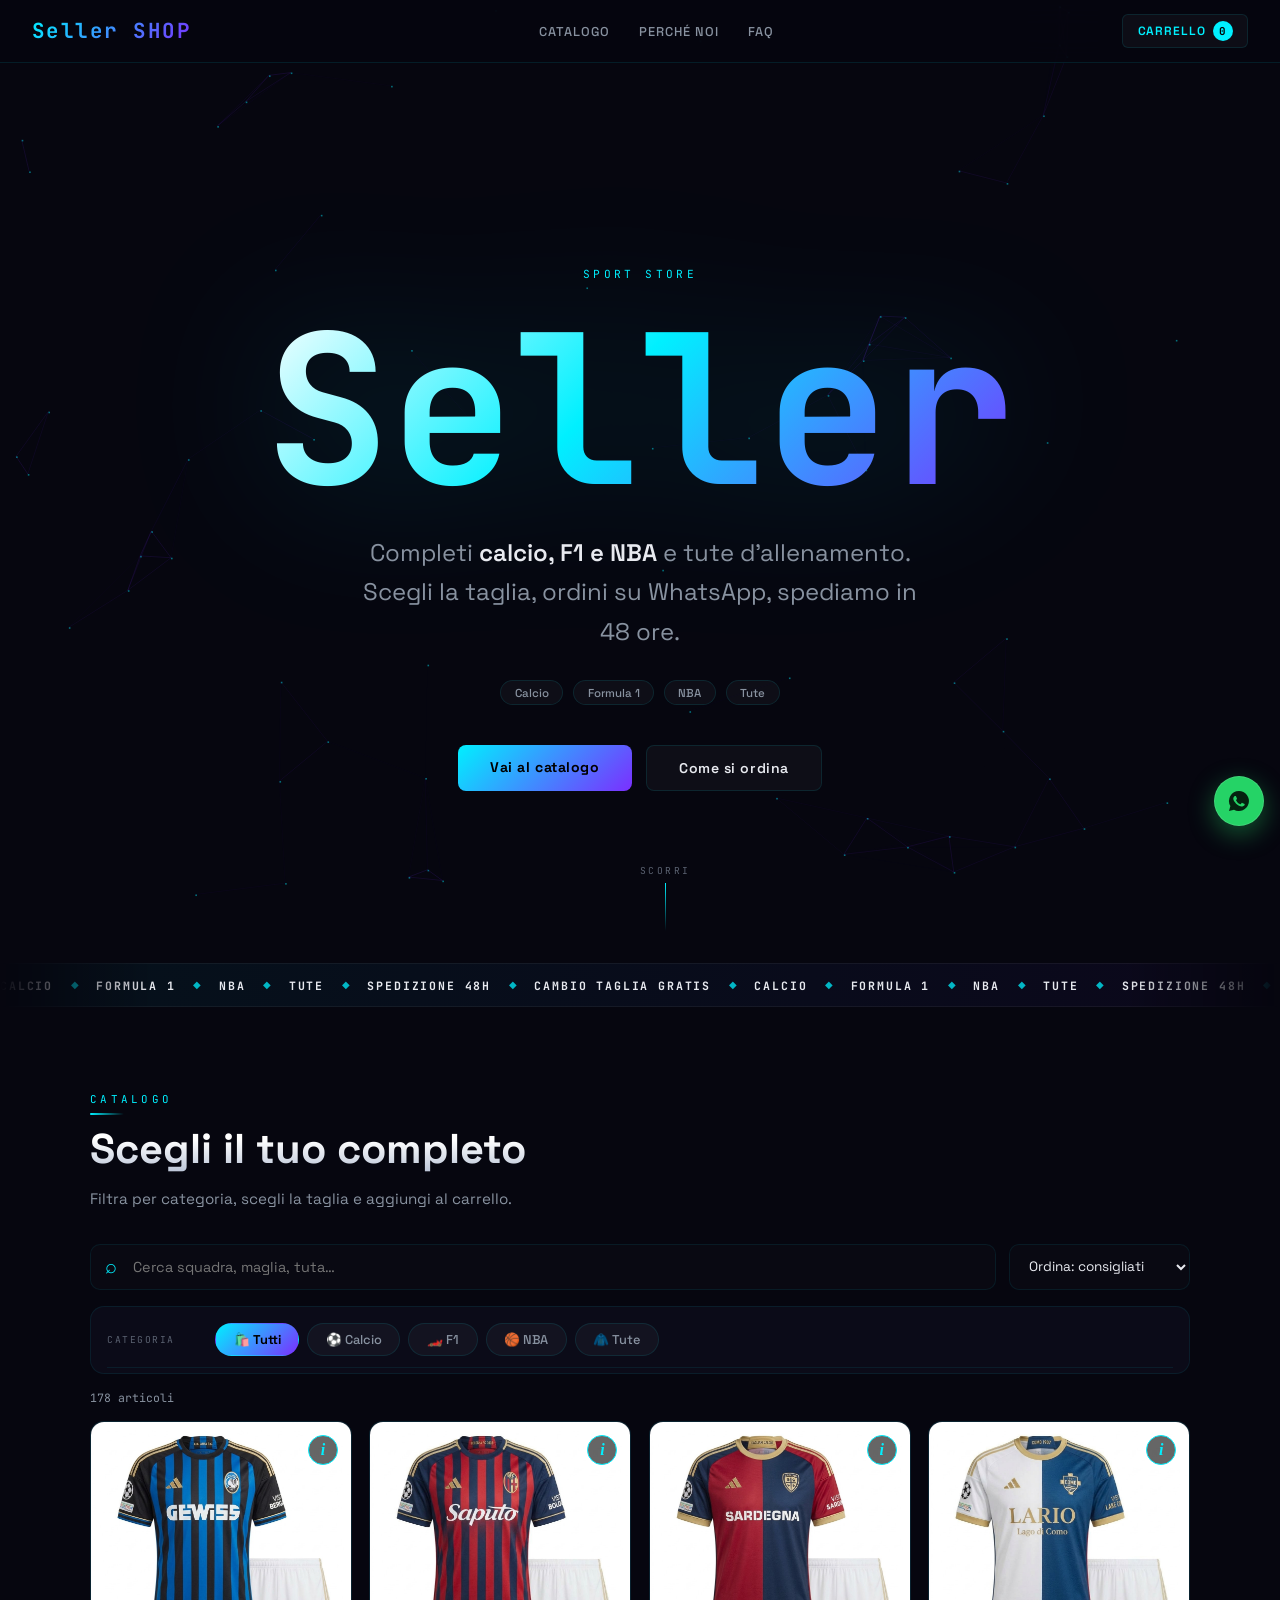
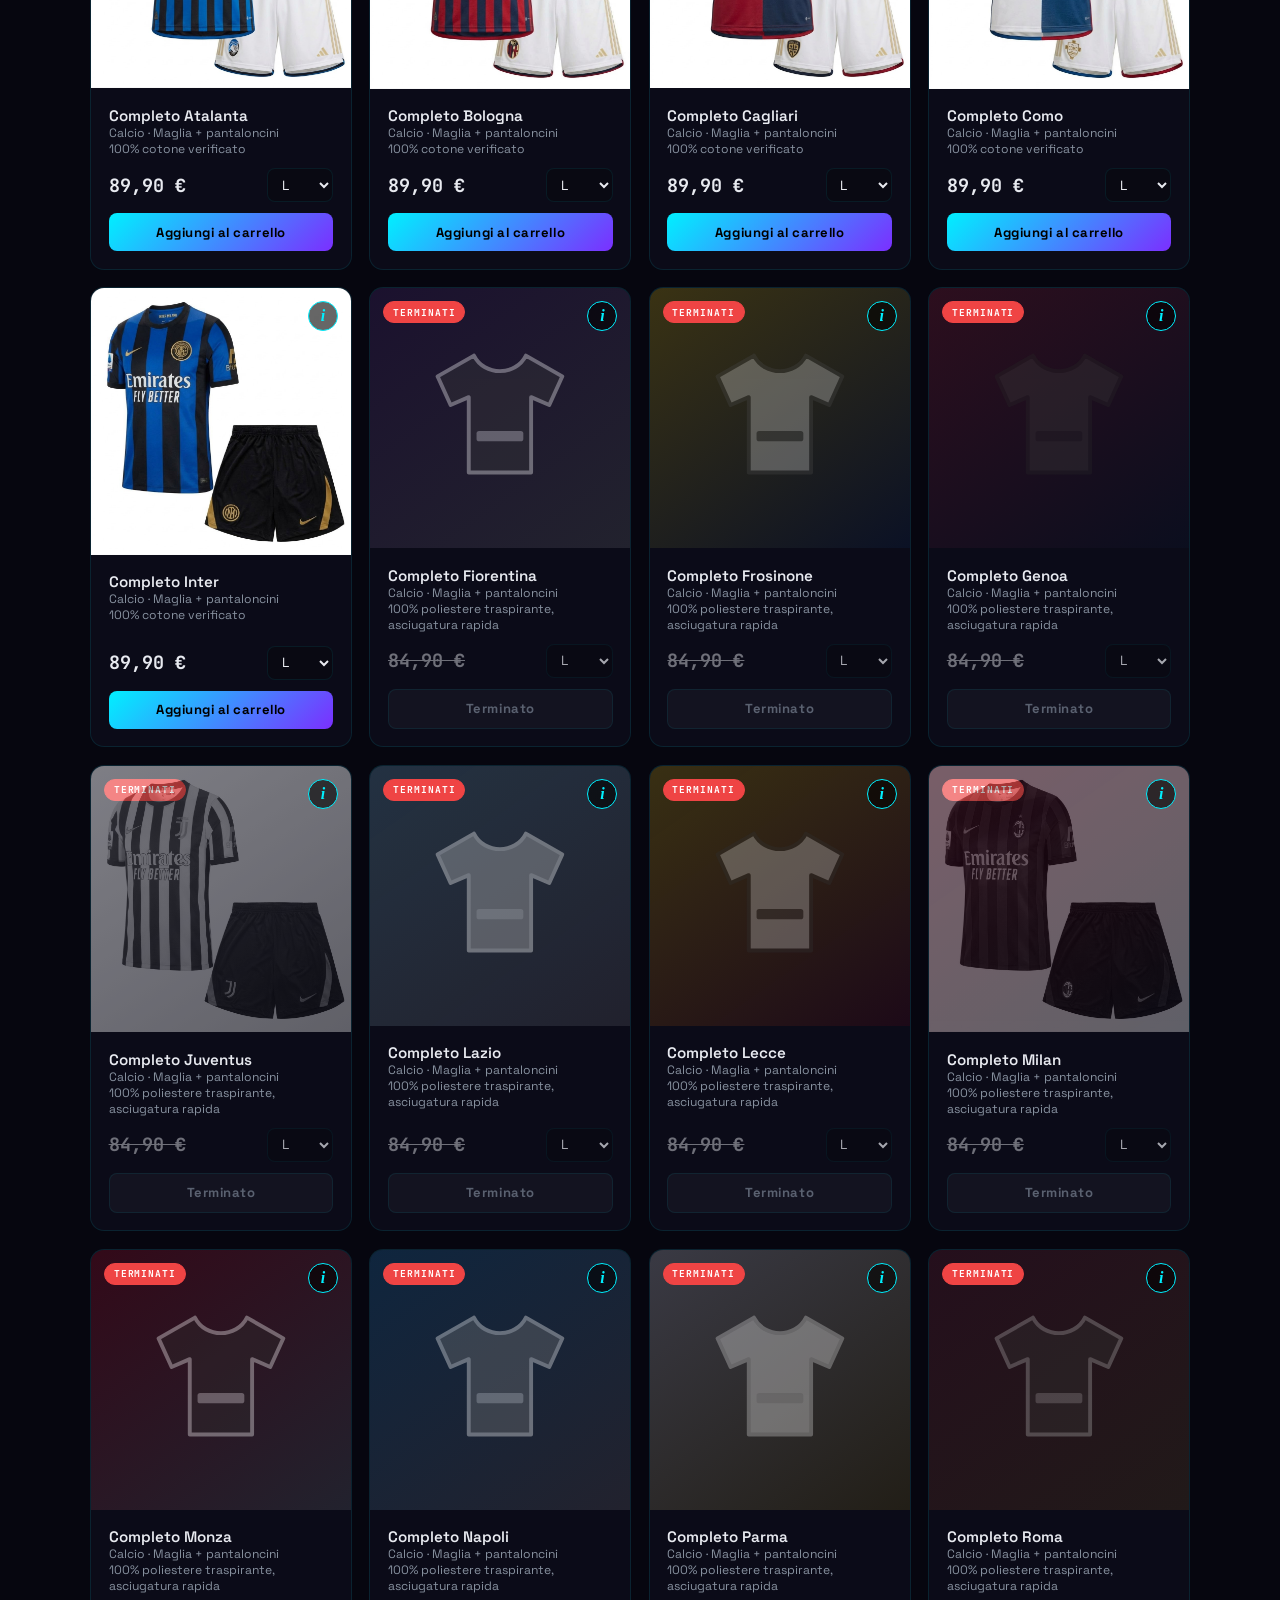
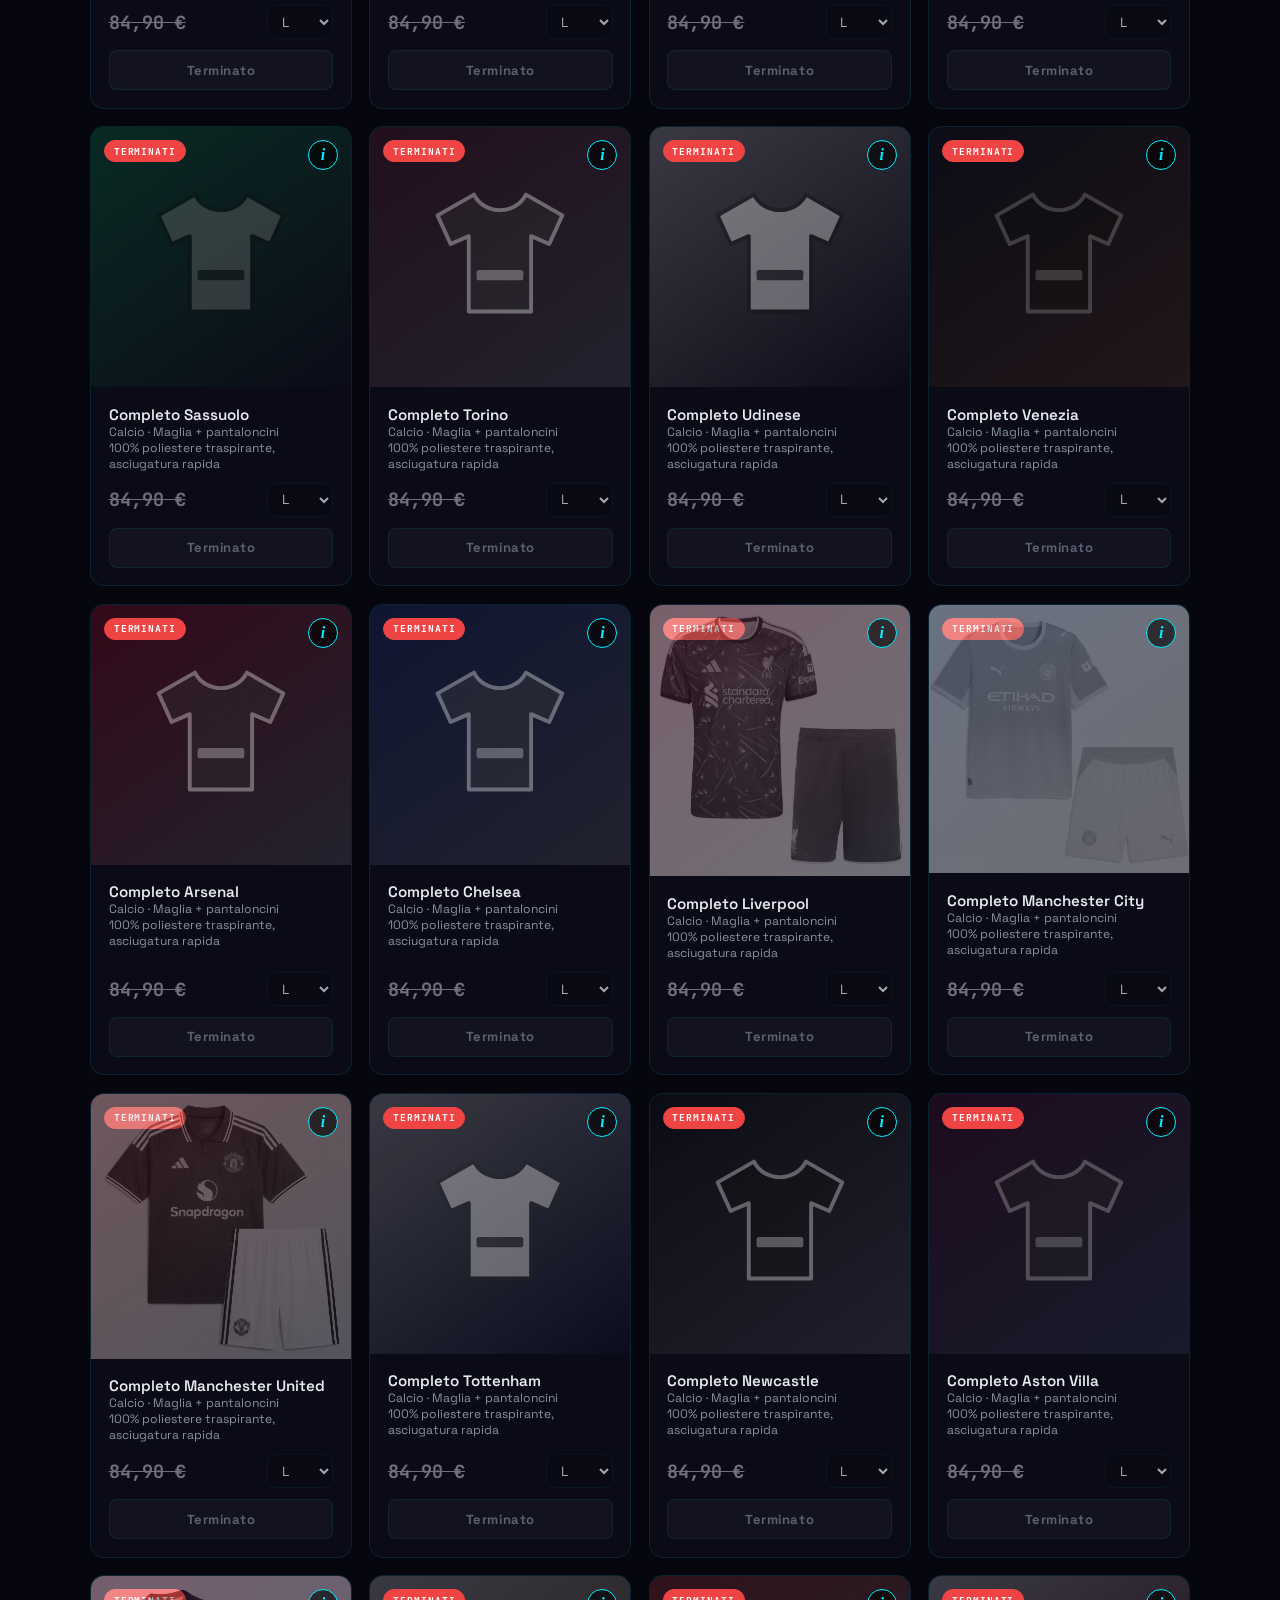
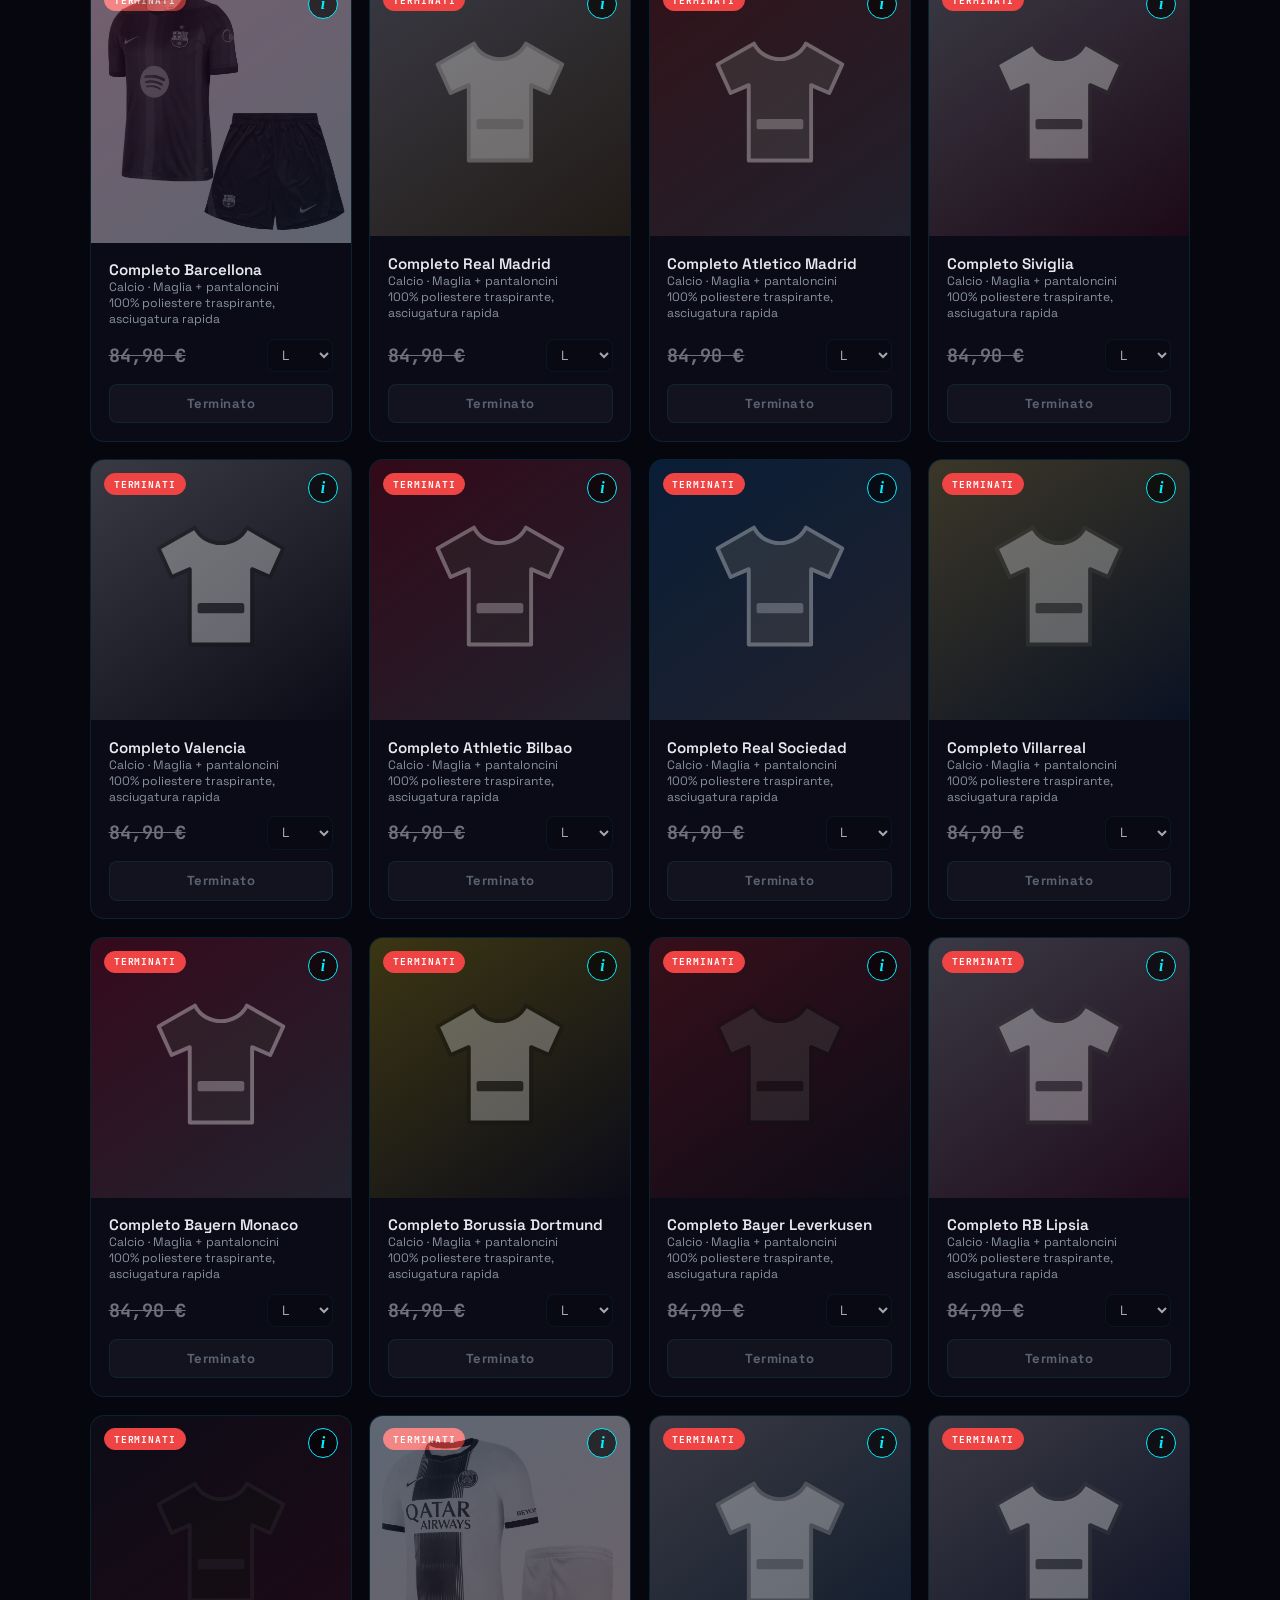
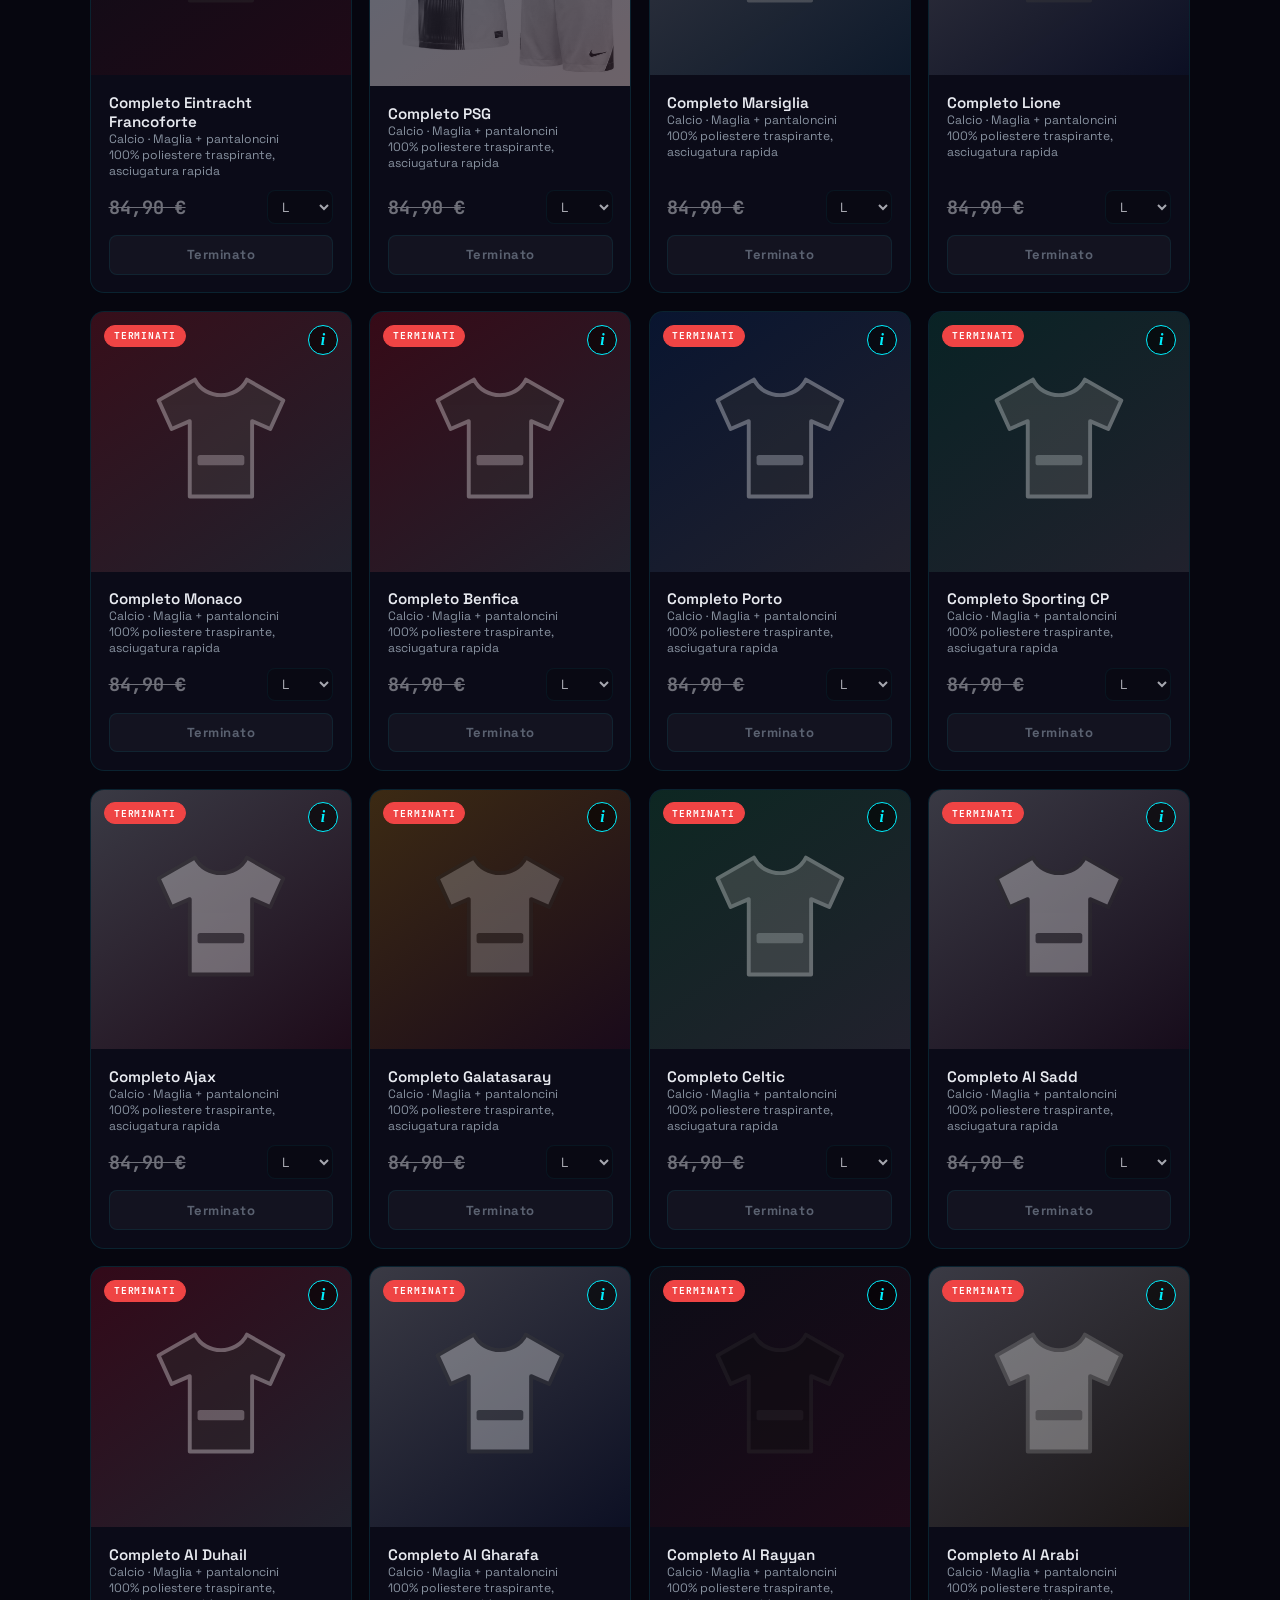
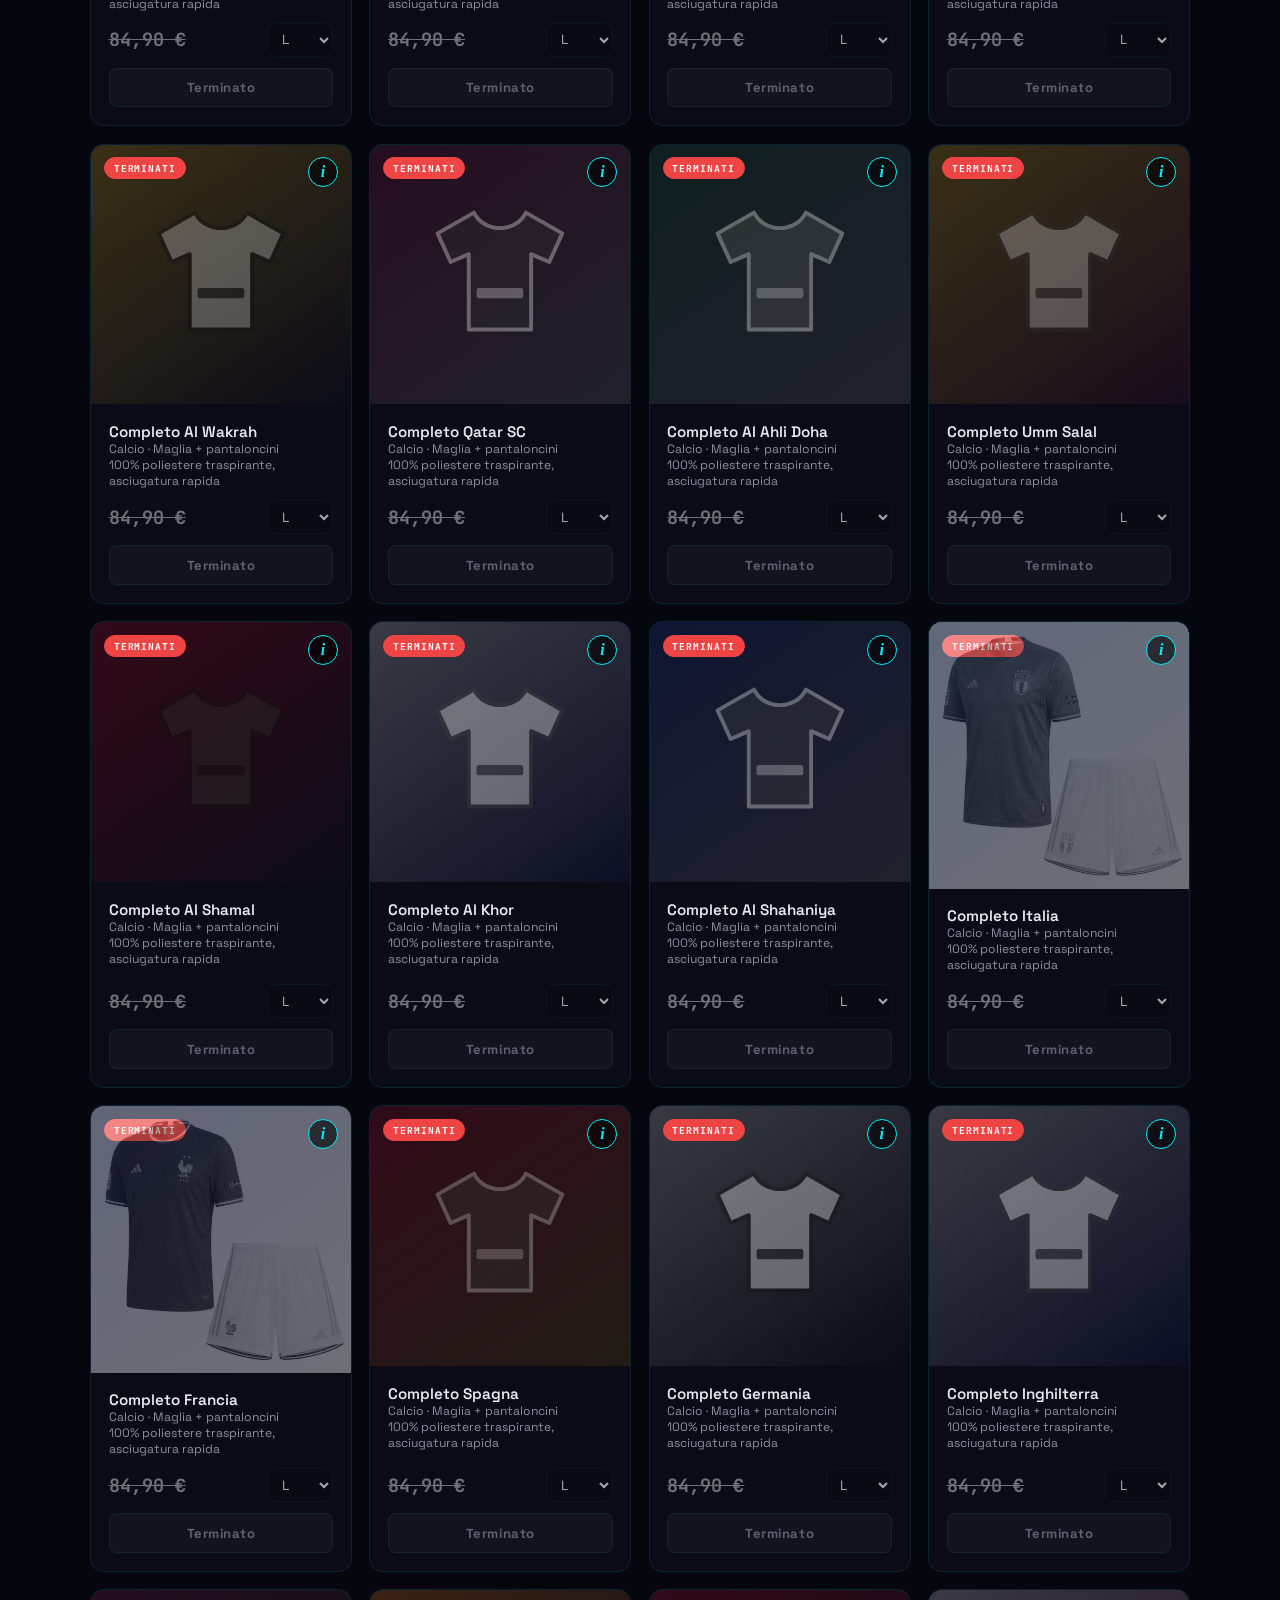
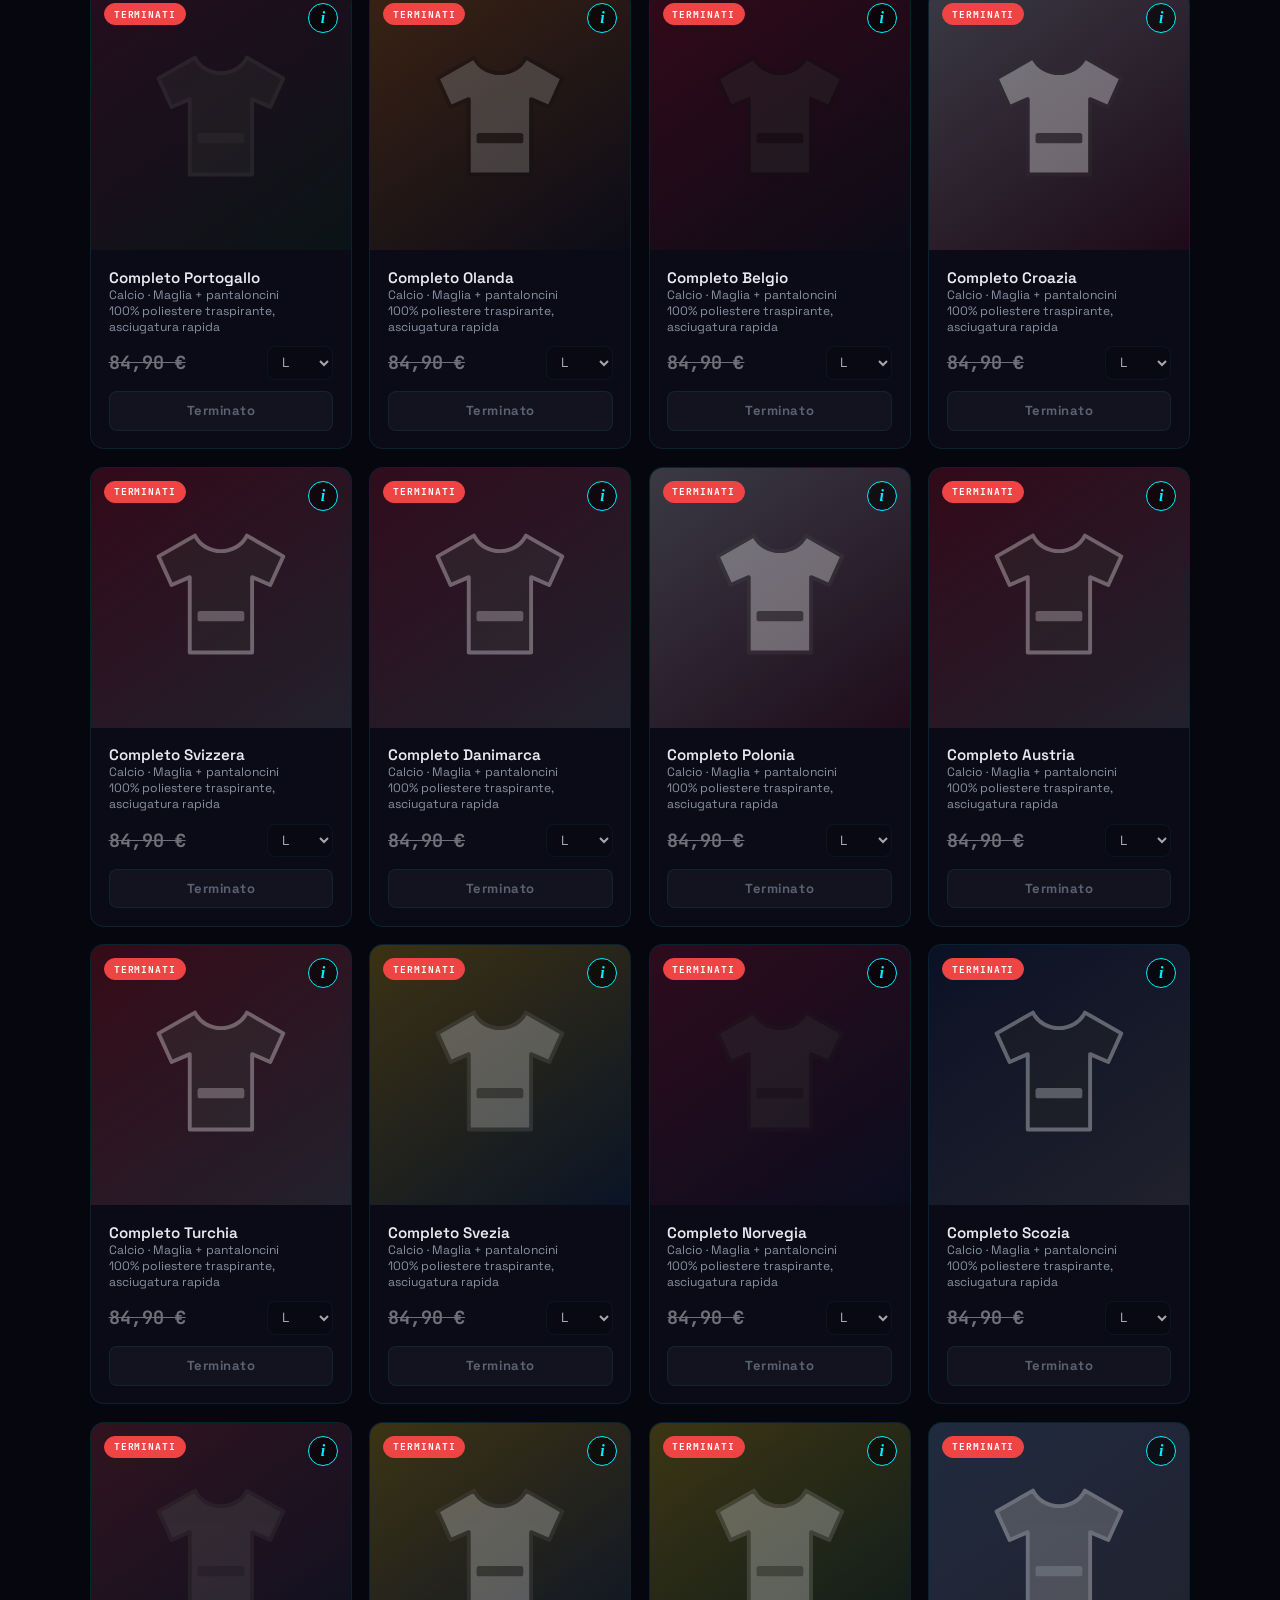
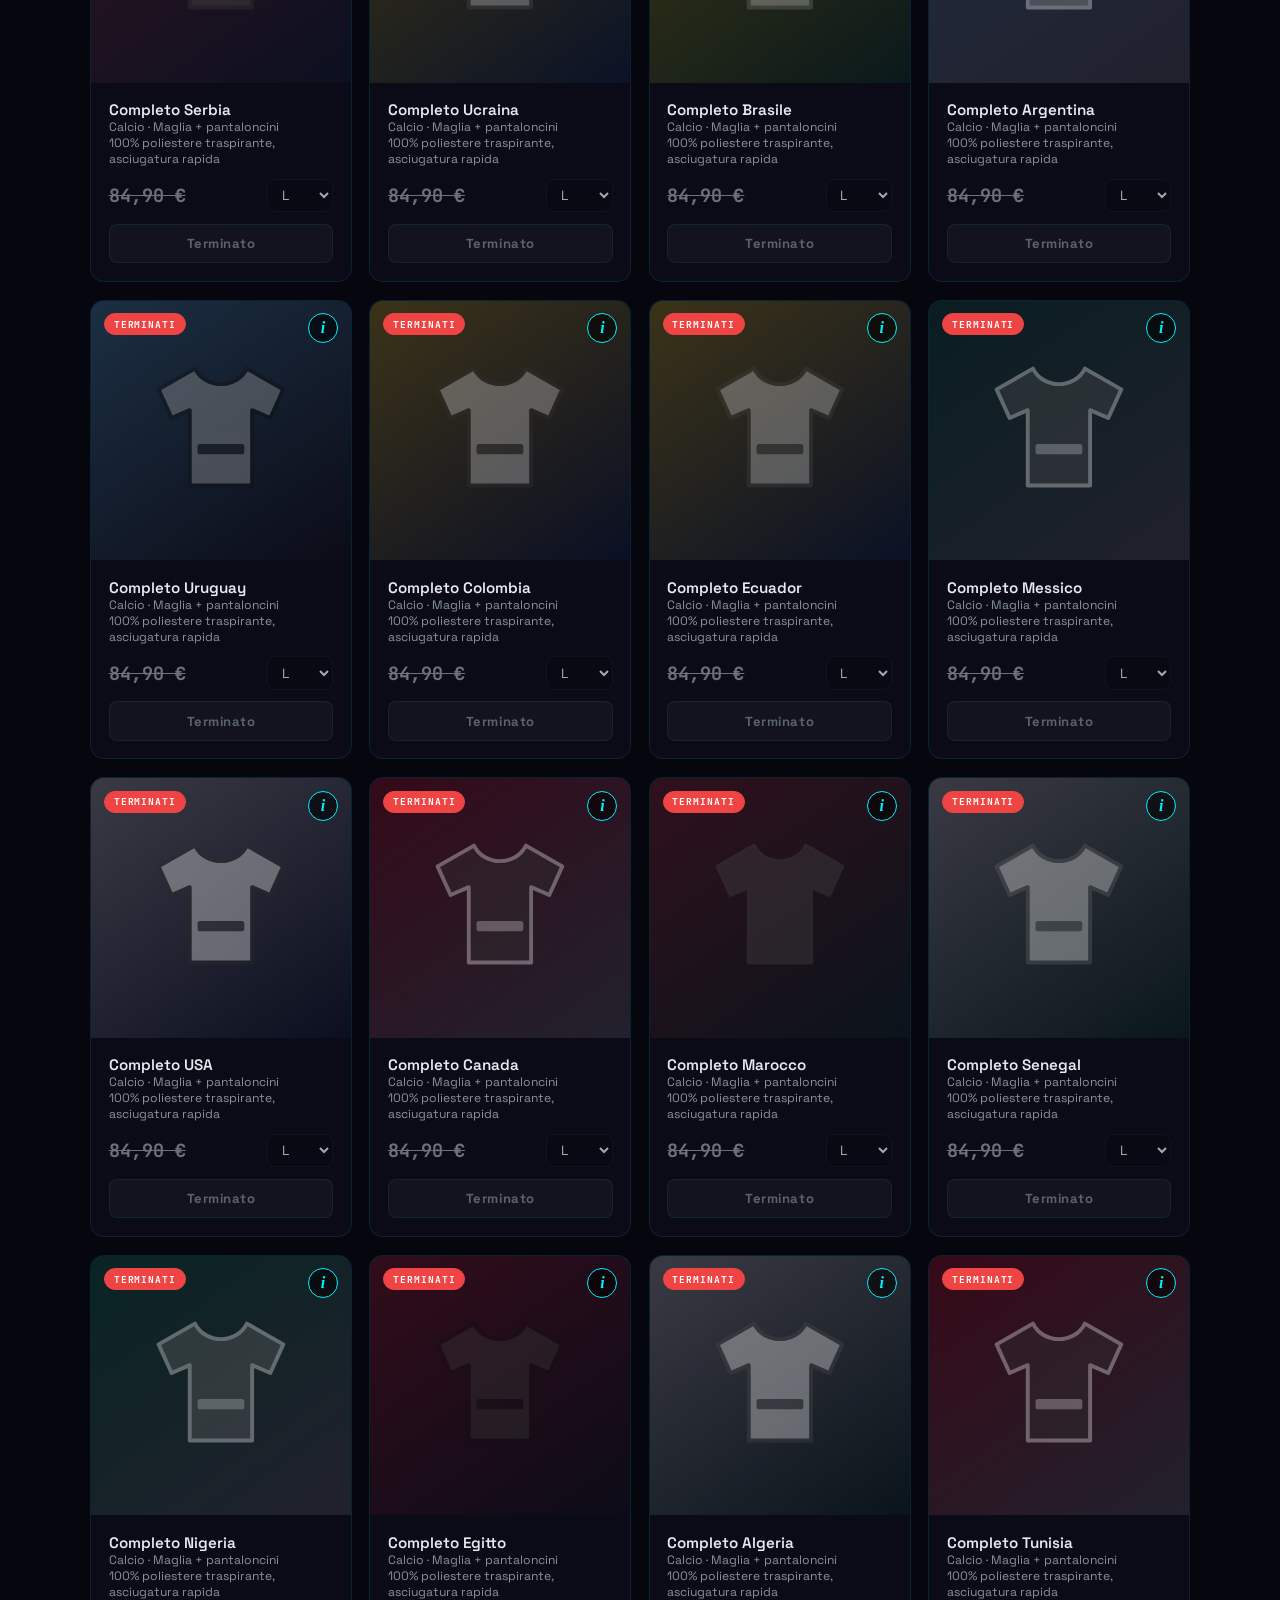
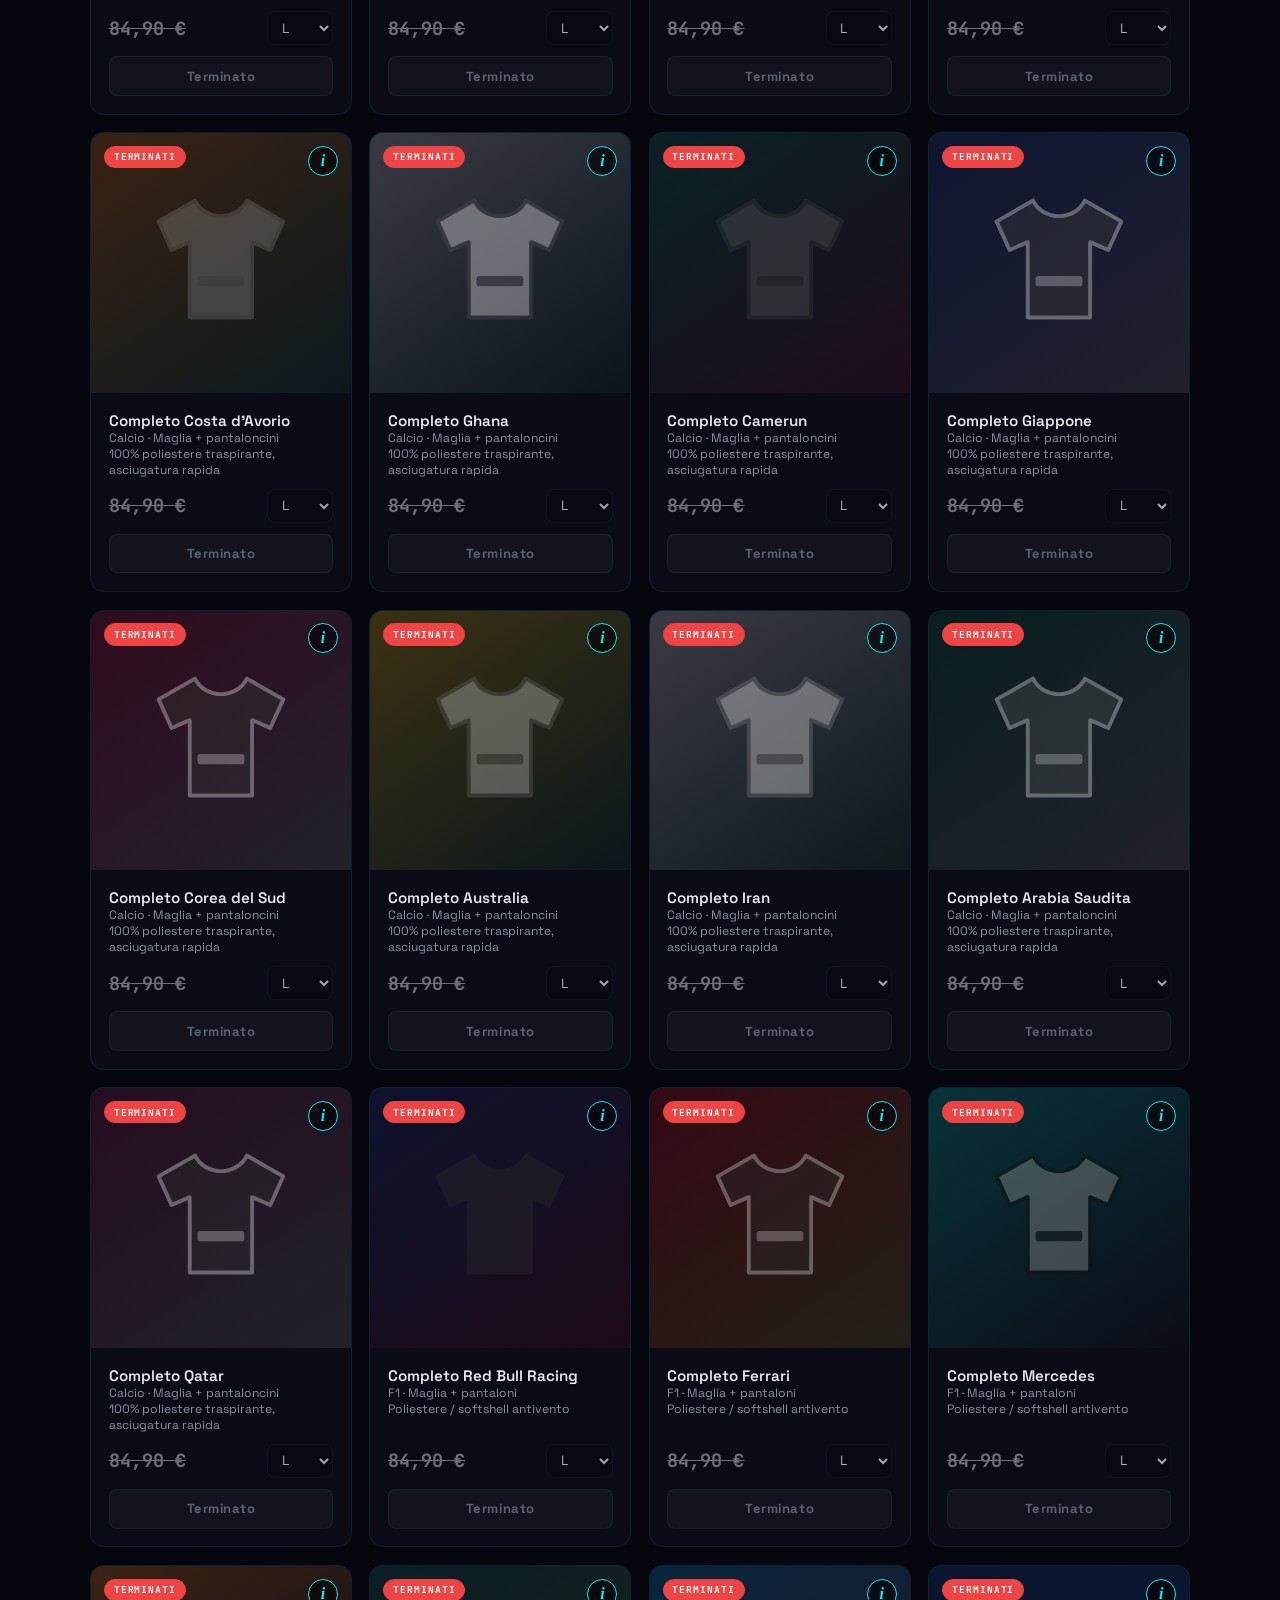
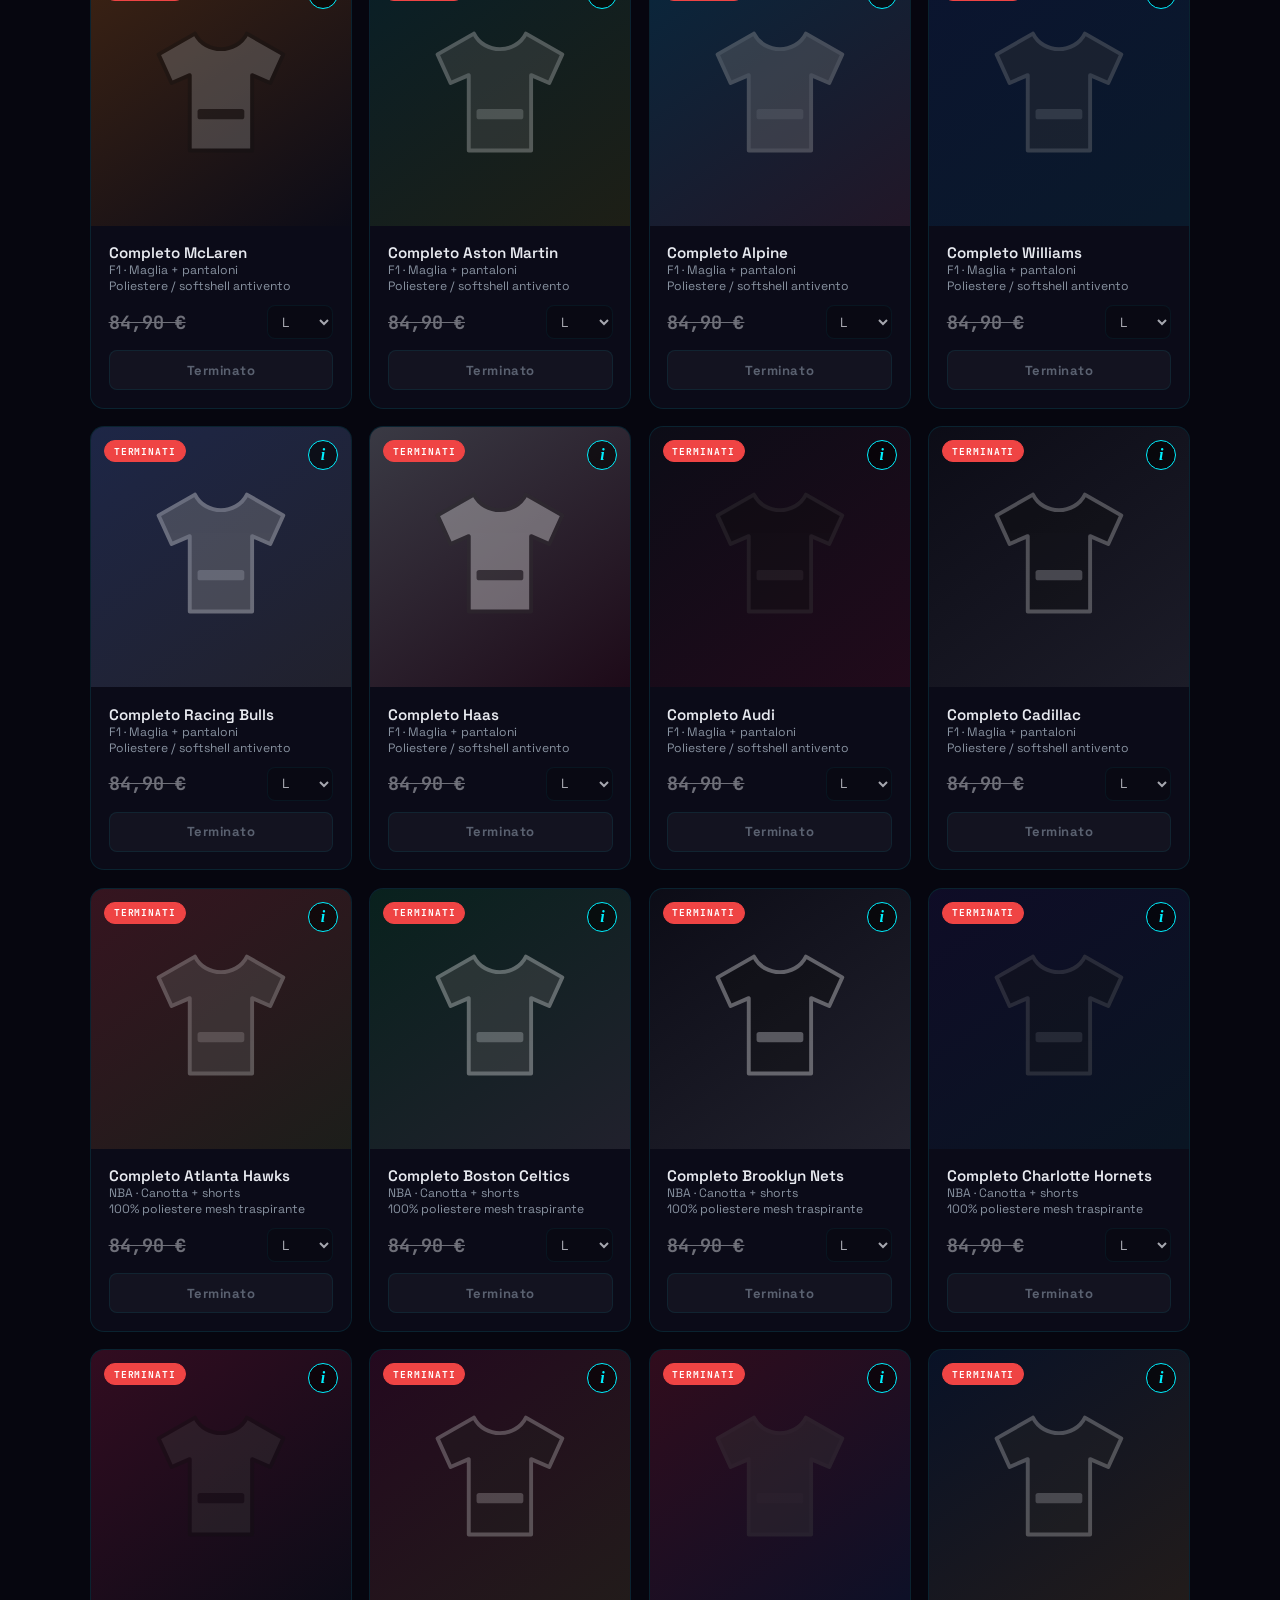
==== commit a2cecffe: "Add files via upload" ====
--- a/index.html
+++ b/index.html
@@ -89,6 +89,7 @@
   <a class="bp" id="checkout" href="#" target="_blank" rel="noopener">Ordina su WhatsApp</a>
 </aside>
 
+<script src="catalogo.js"></script>
 <script src="shop.js"></script>
 </body>
 </html>
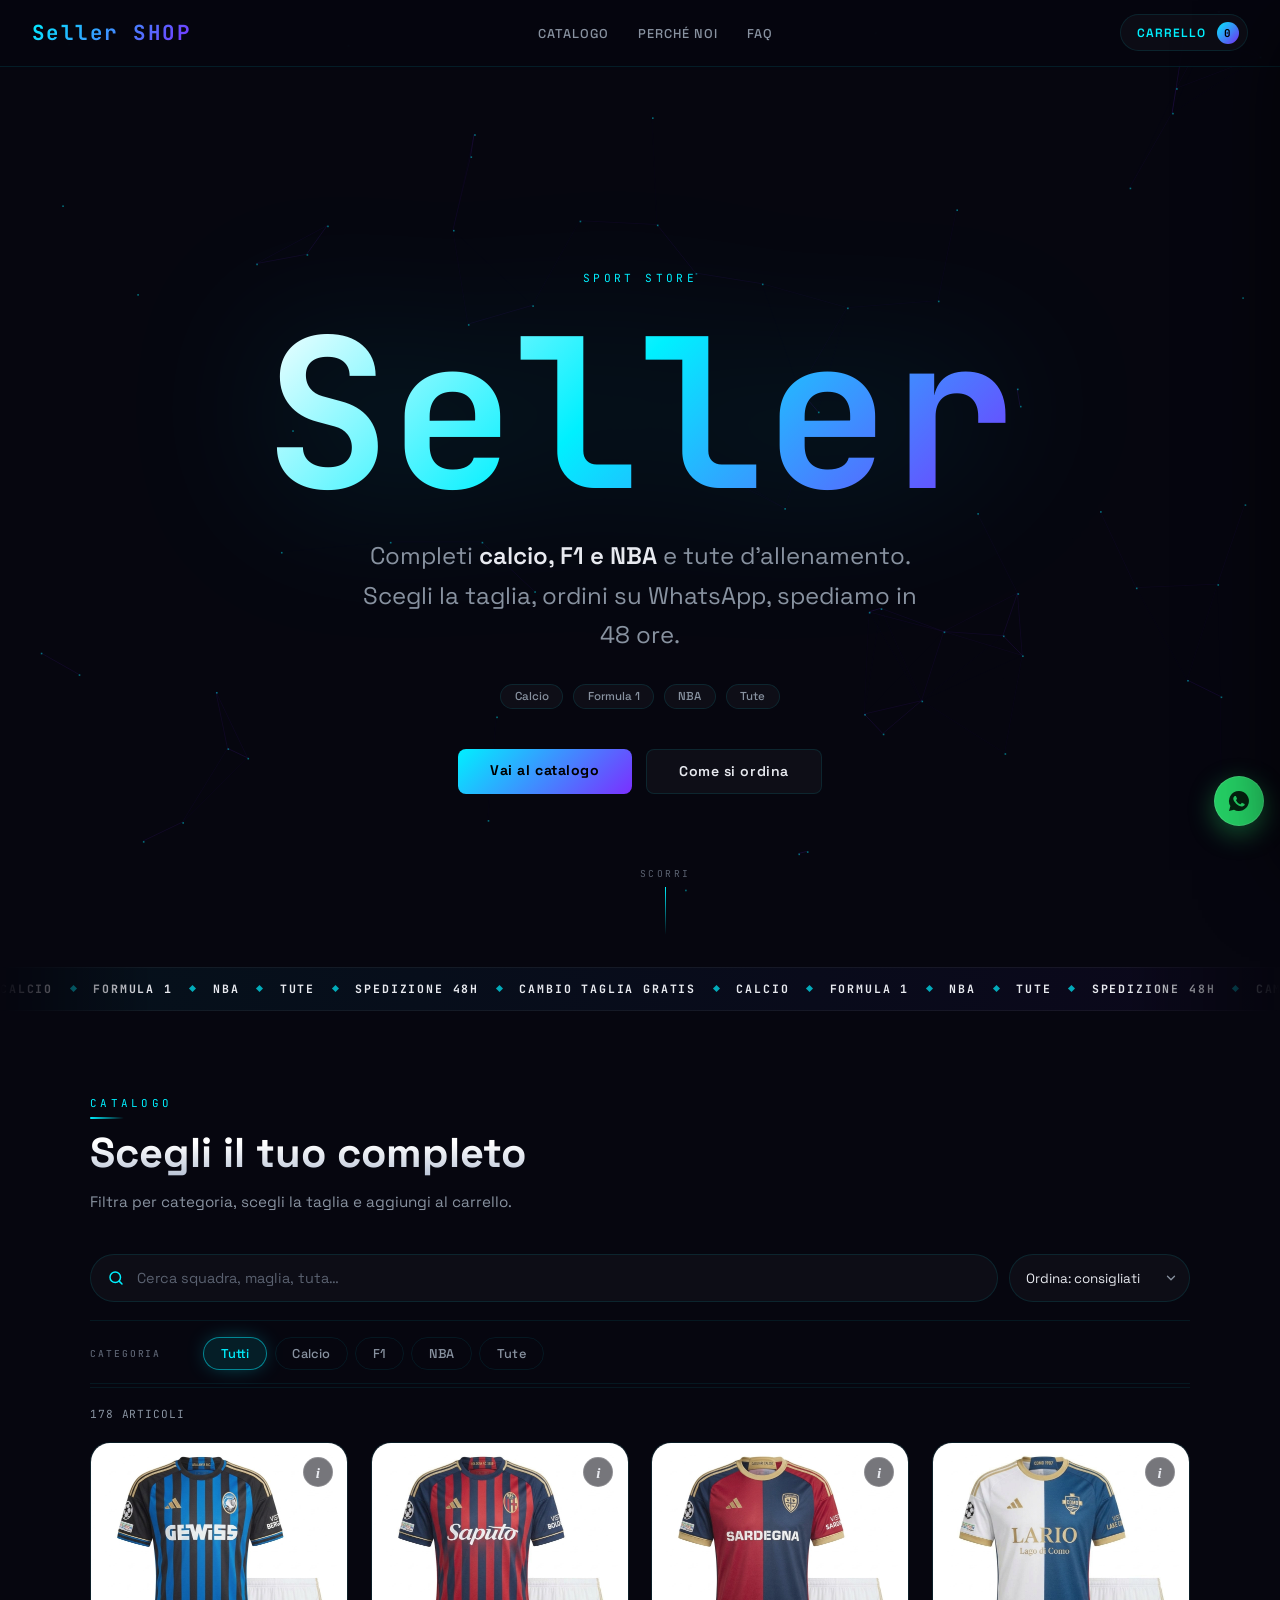
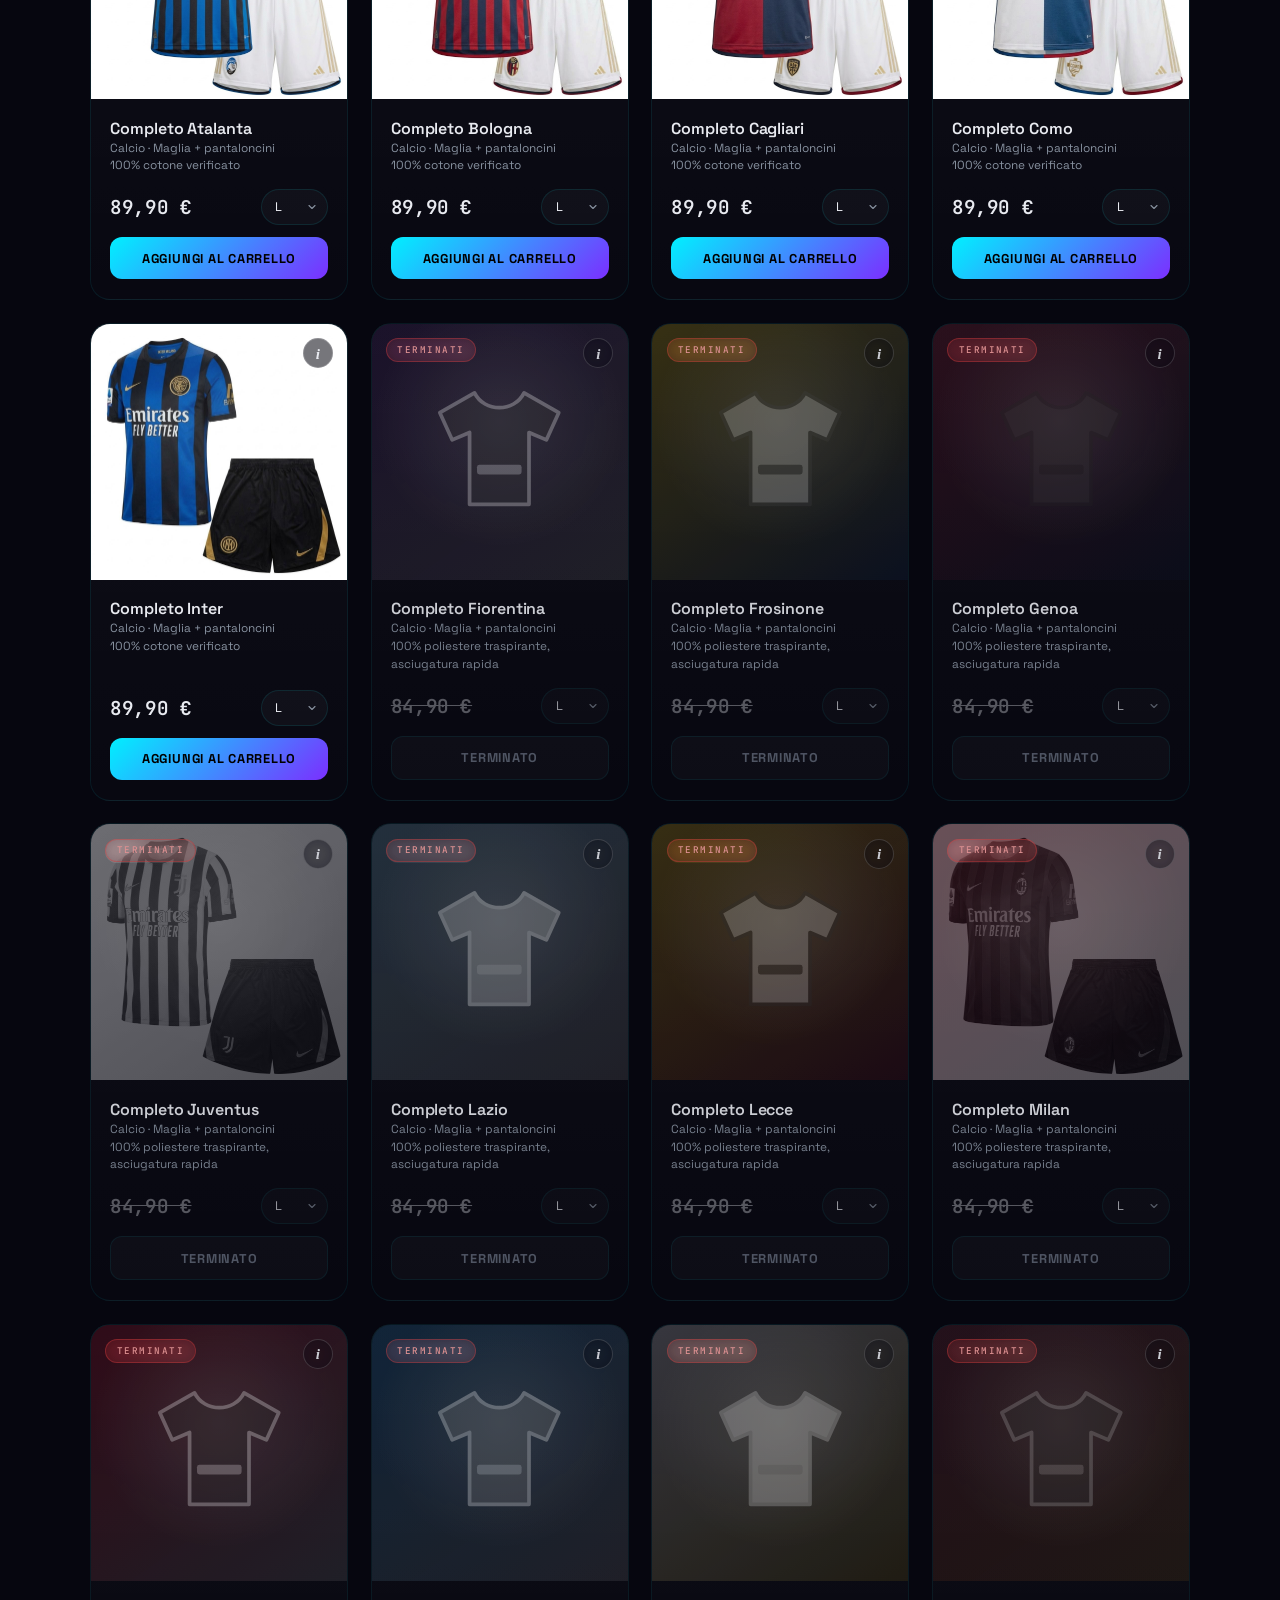
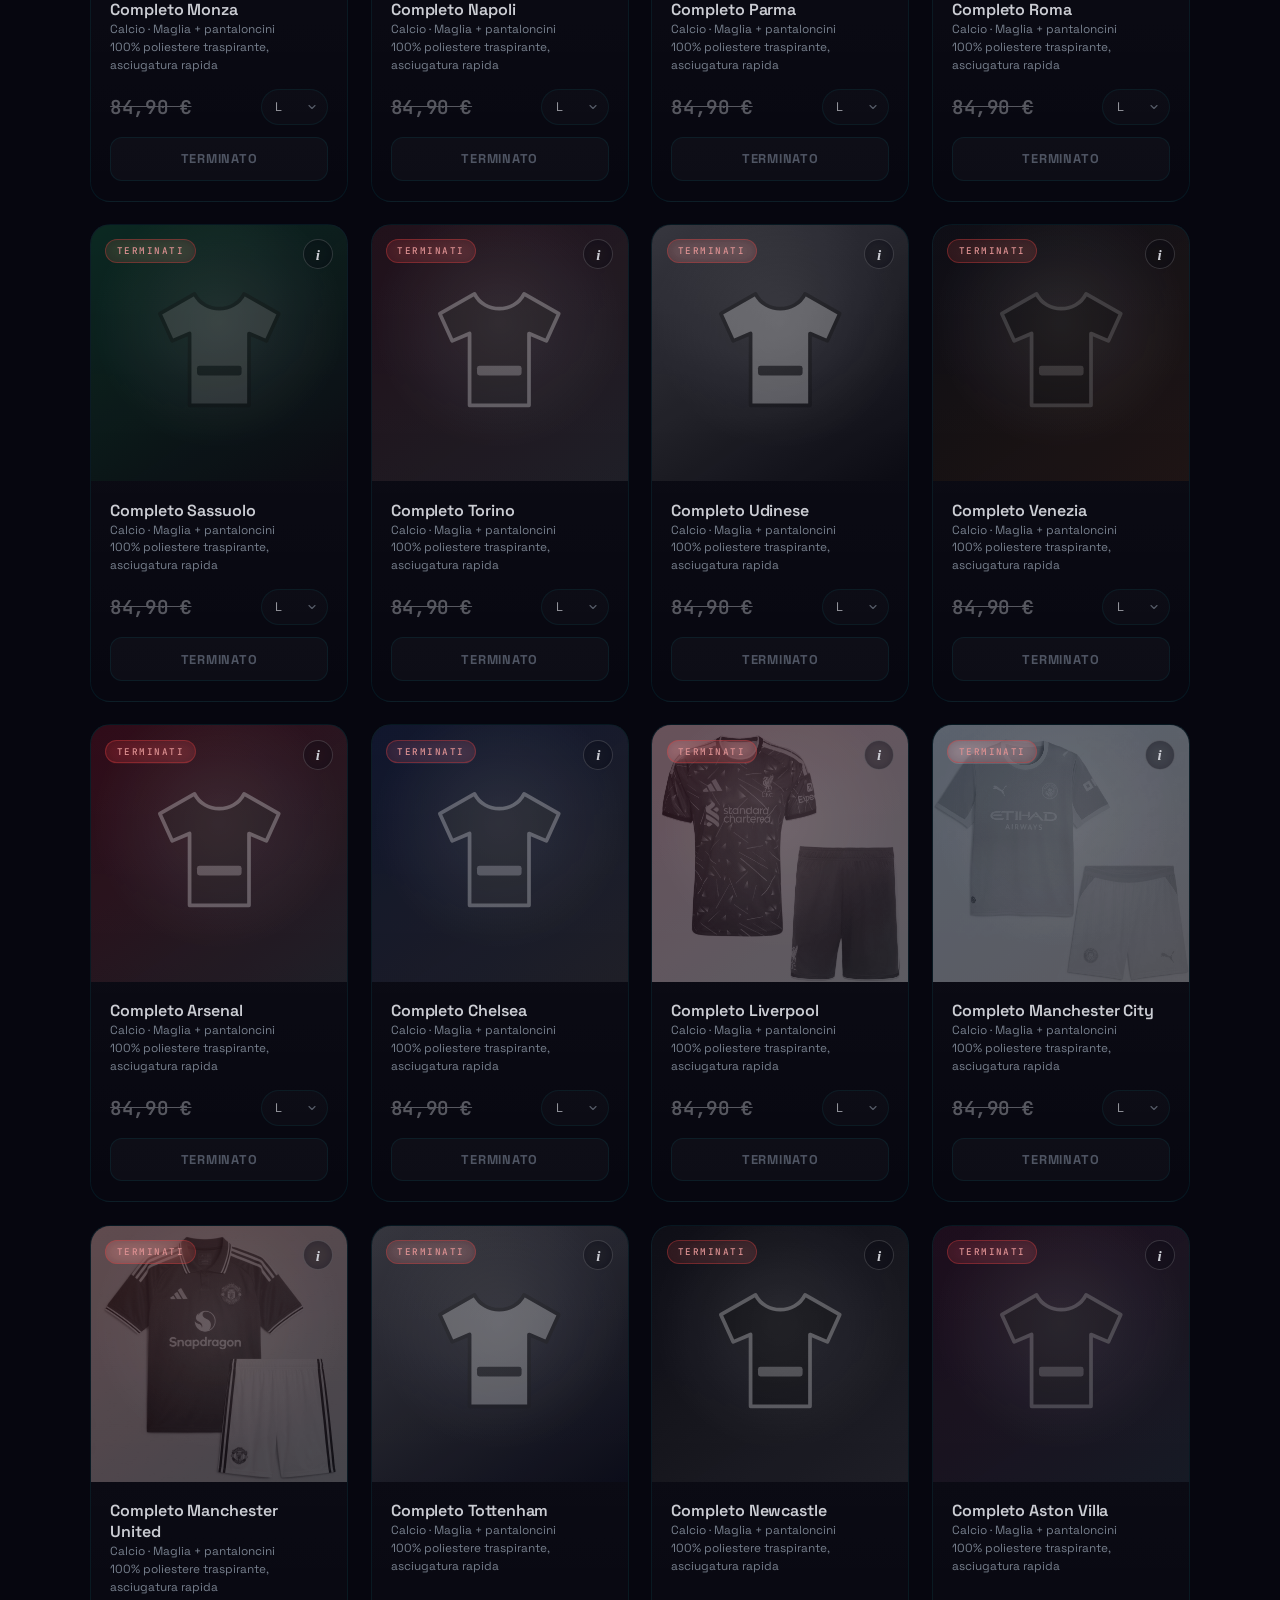
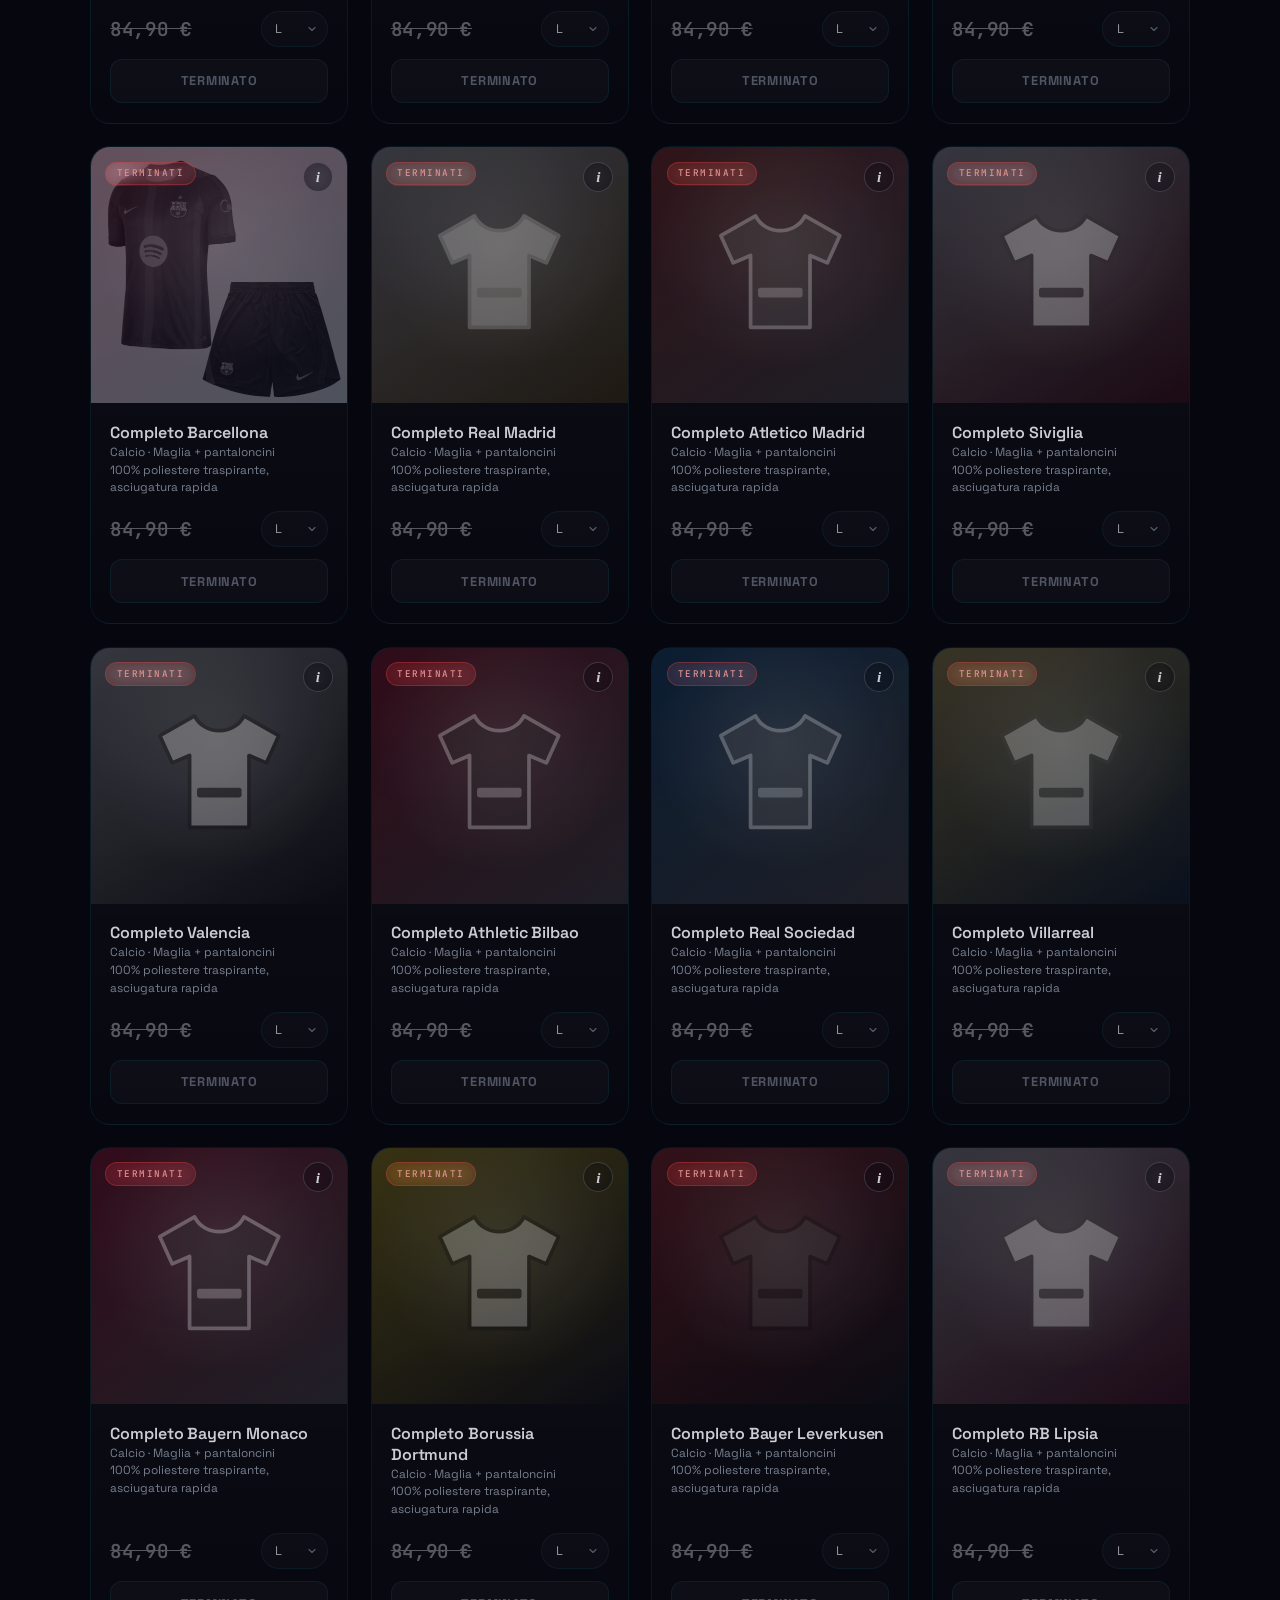
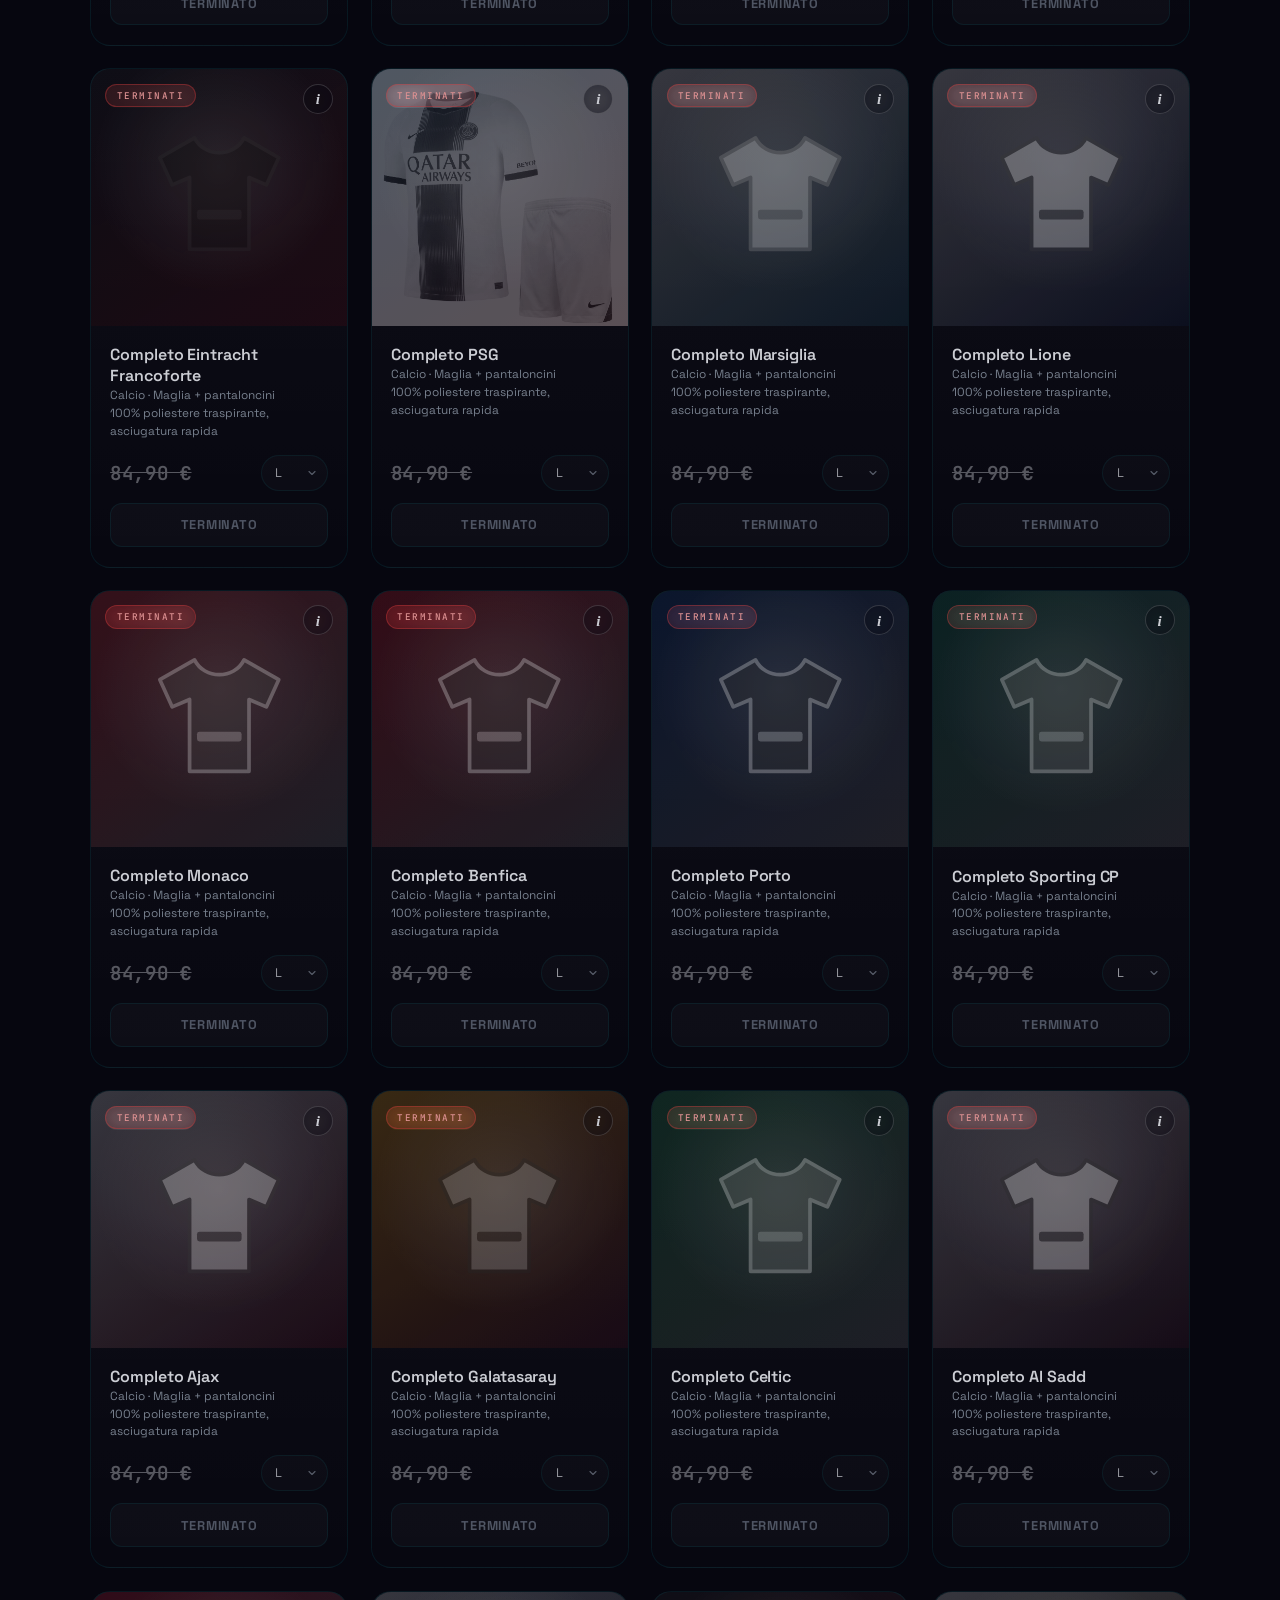
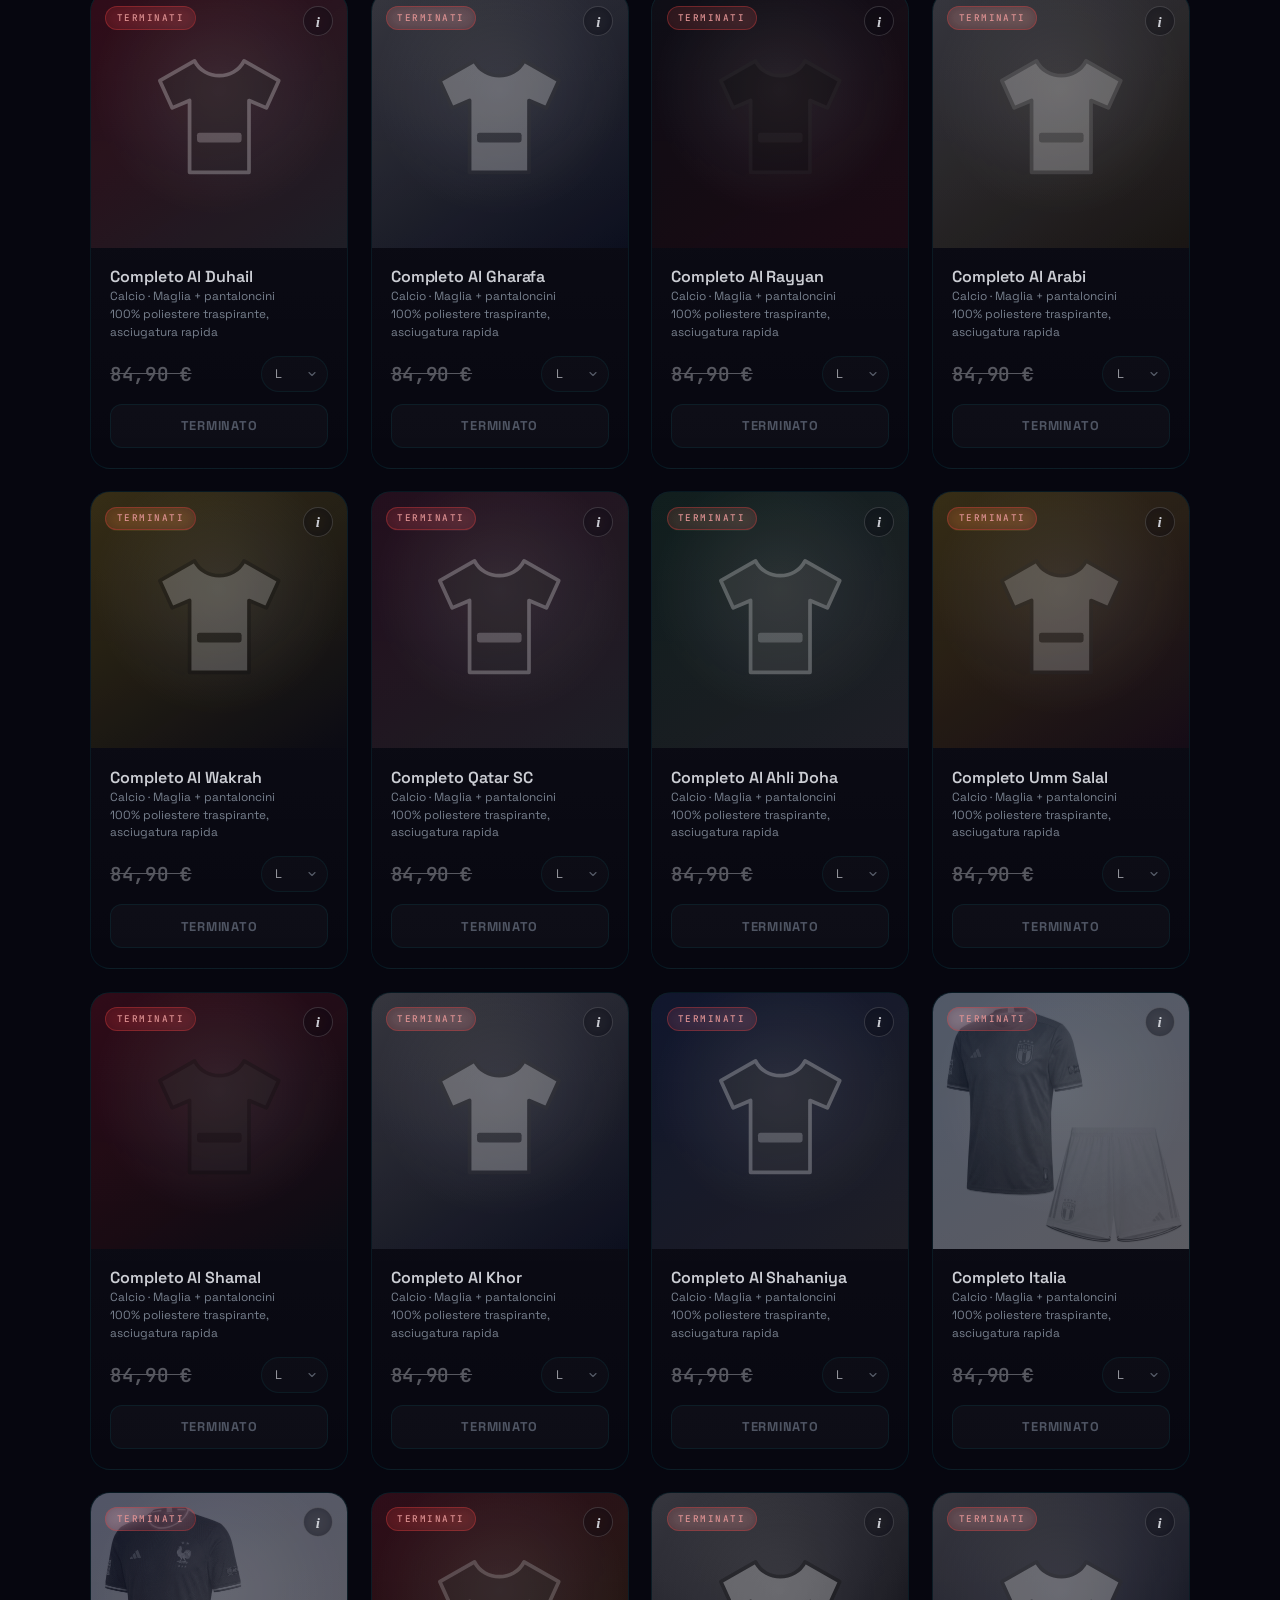
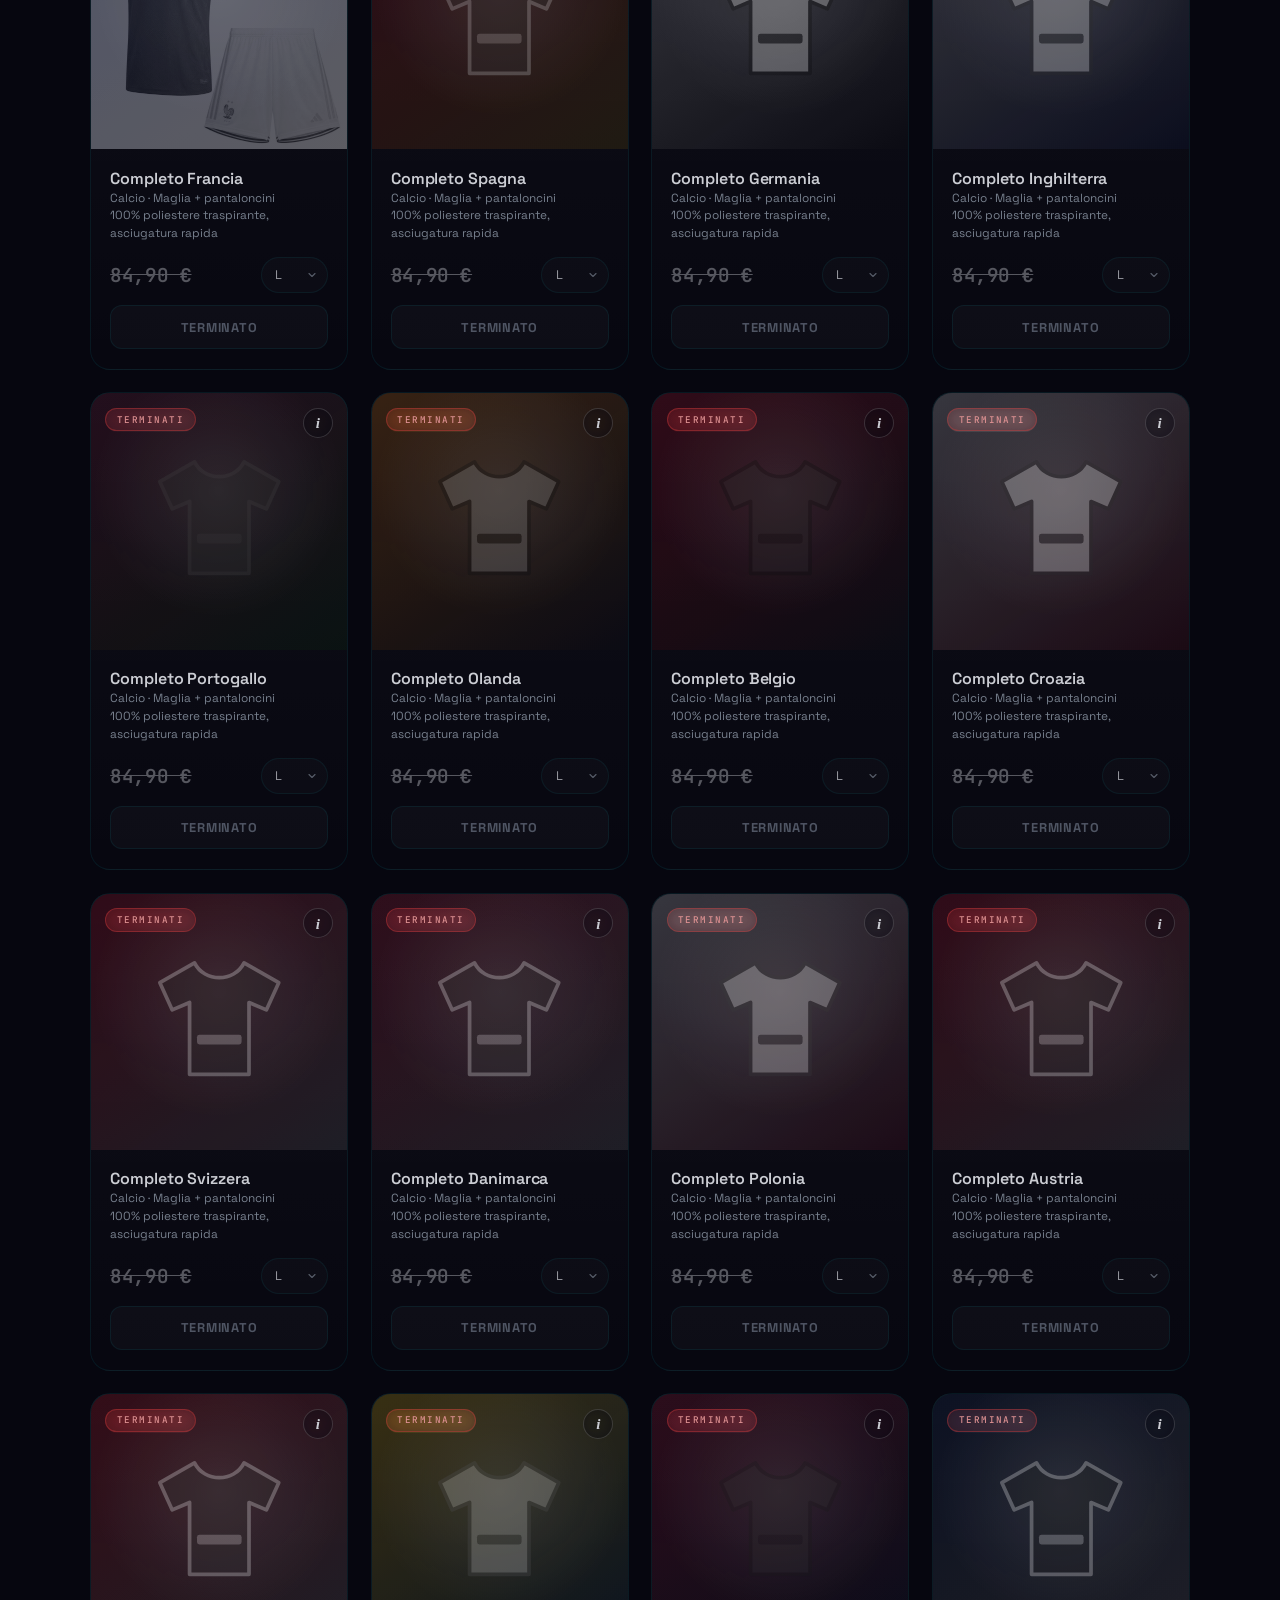
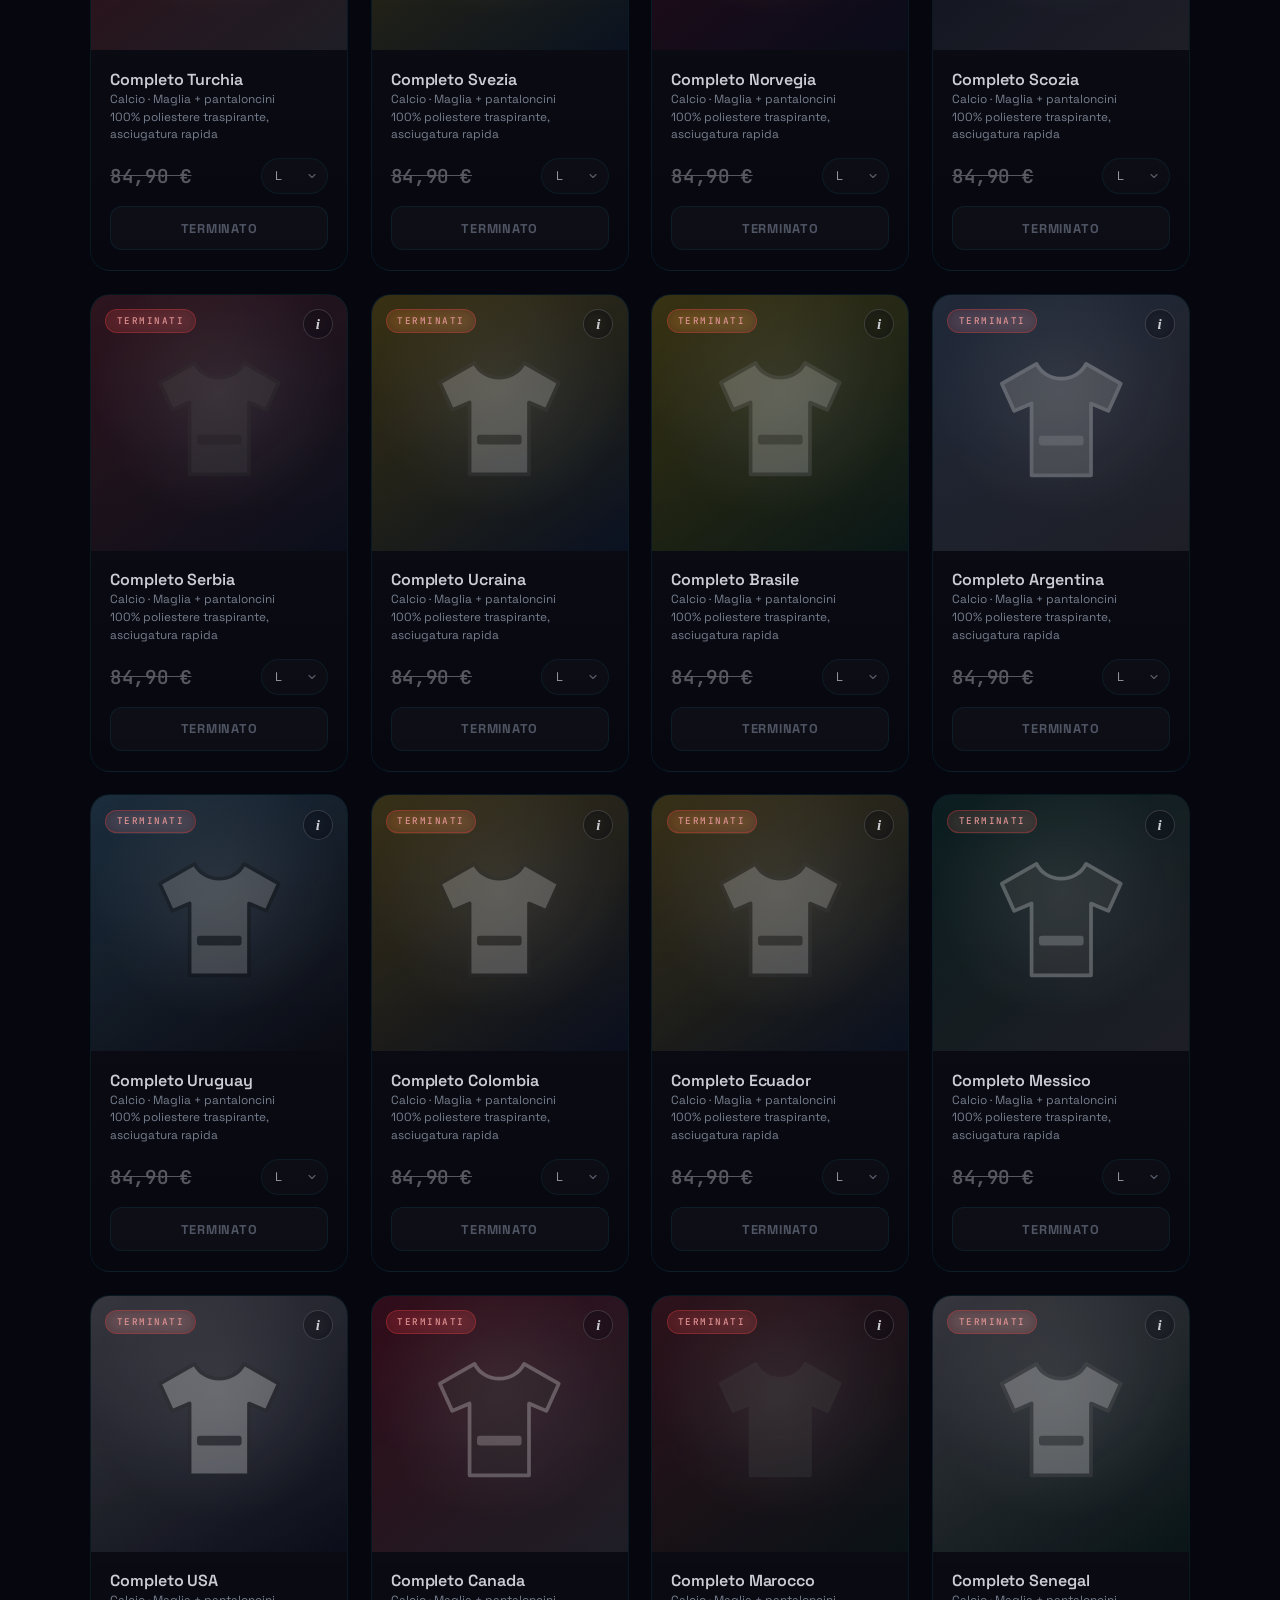
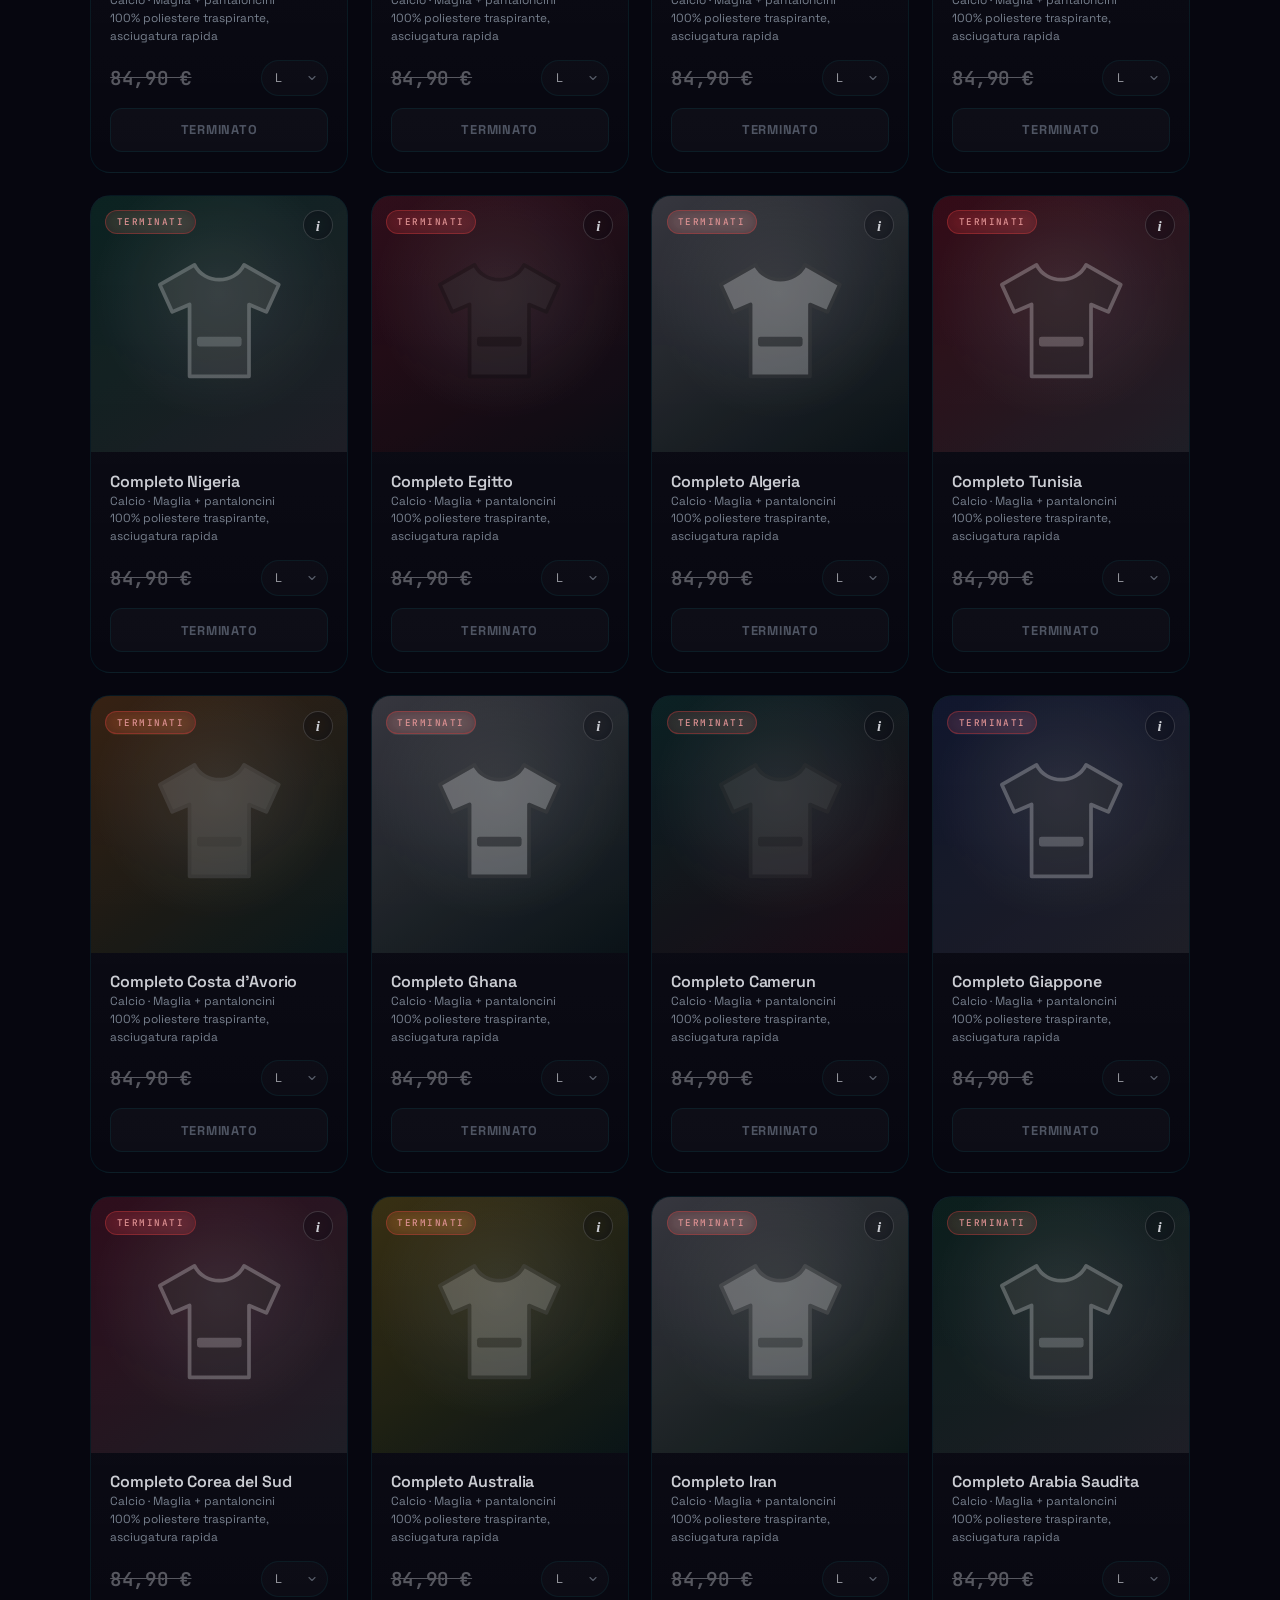
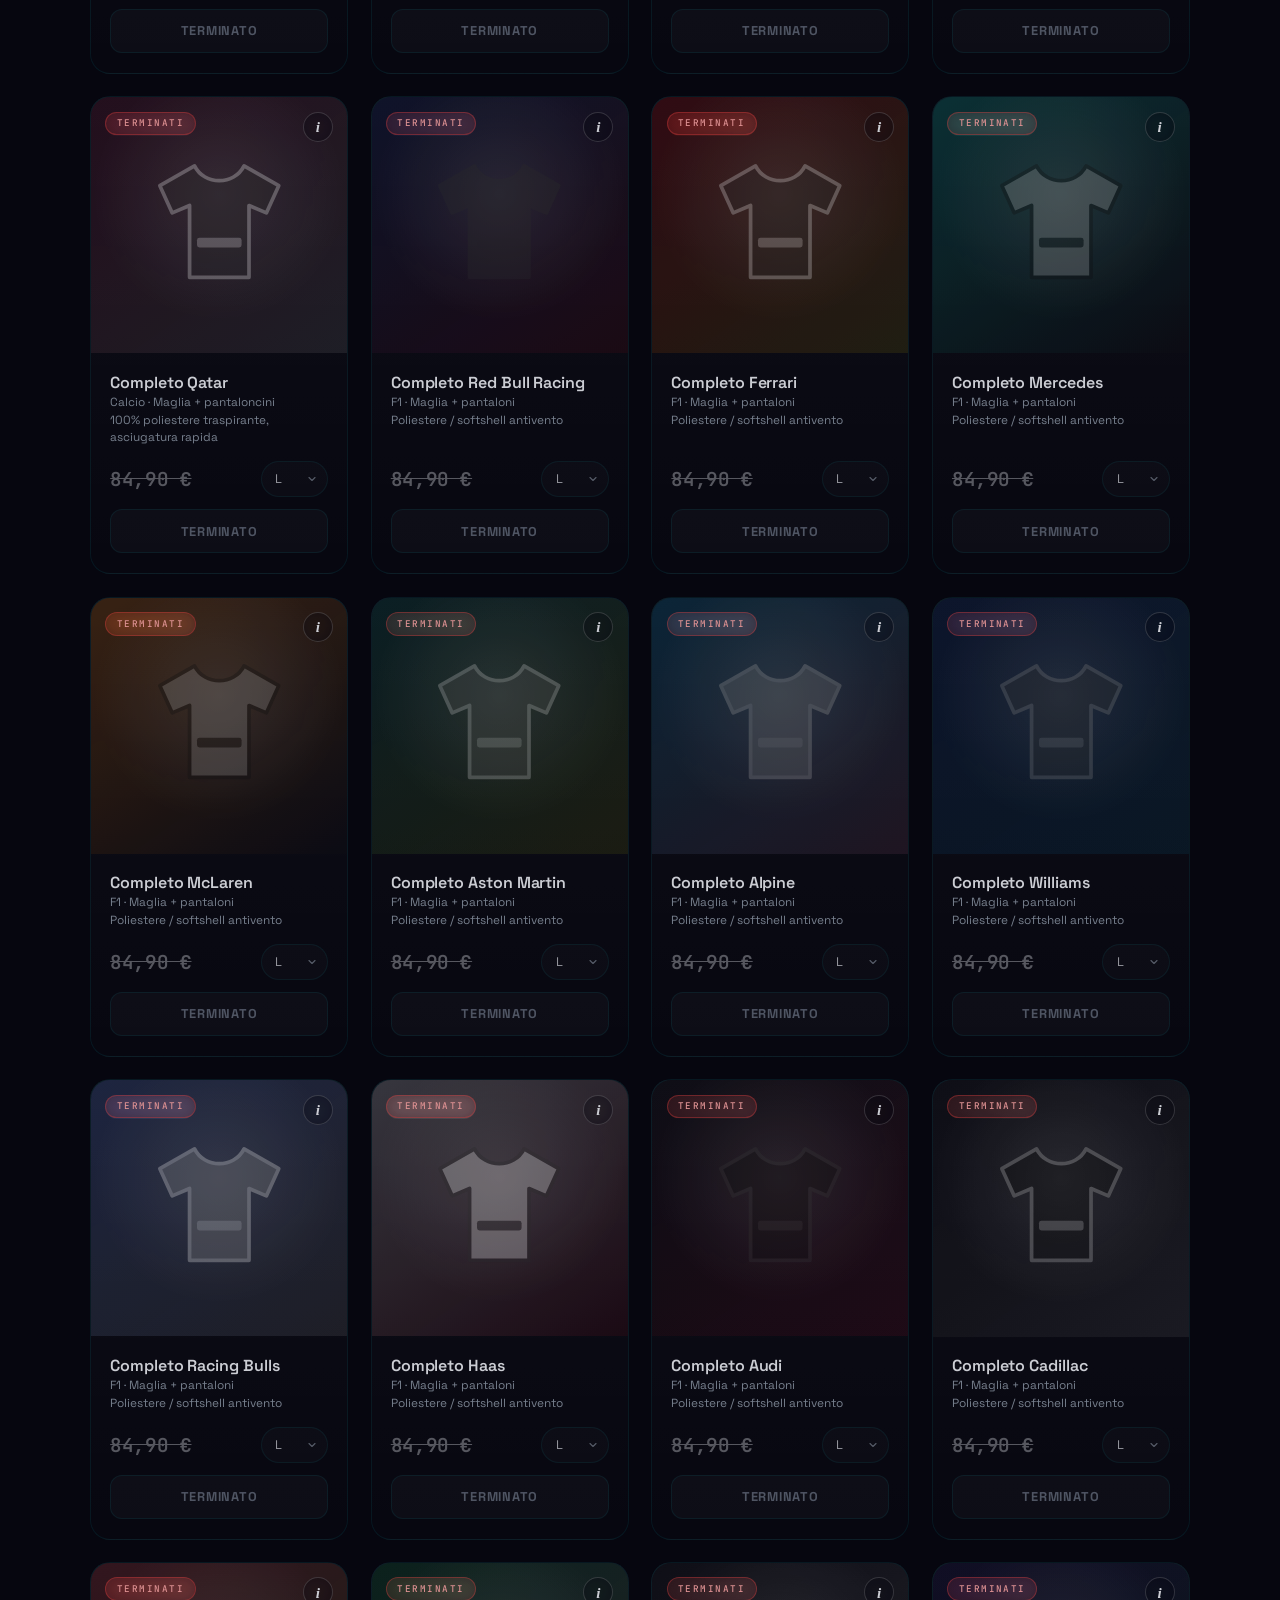
==== commit 1e37481d: "Add files via upload" ====
--- a/index.html
+++ b/index.html
@@ -35,7 +35,7 @@
   <h2 class="st">Scegli il tuo completo</h2>
   <p class="ss2">Filtra per categoria, scegli la taglia e aggiungi al carrello.</p>
   <div class="fbar">
-    <div class="srch"><input id="q" type="search" placeholder="Cerca squadra, maglia, tuta…" aria-label="Cerca nel catalogo" autocomplete="off"><button id="qx" type="button" aria-label="Cancella ricerca" hidden>✕</button></div>
+    <div class="srch"><input id="q" type="search" placeholder="Cerca squadra, maglia, tuta…" aria-label="Cerca nel catalogo" autocomplete="off"><button id="qx" type="button" aria-label="Cancella ricerca" hidden><svg viewBox="0 0 24 24" aria-hidden="true"><path d="M6 6l12 12M18 6 6 18"/></svg></button></div>
     <select id="so" aria-label="Ordina"><option value="">Ordina: consigliati</option><option value="pa">Prezzo crescente</option><option value="pd">Prezzo decrescente</option><option value="az">Nome A–Z</option></select>
   </div>
   <div class="fp">
@@ -54,10 +54,10 @@
   <div class="slb">Perché noi</div>
   <h2 class="st">Ordinare è semplice</h2>
   <div class="fg">
-    <div class="fc"><div class="fi">🚚</div><div class="ft">Spedizione in 48 ore</div><div class="fd">Ordini confermati entro le 14 partono in giornata, con tracking.</div></div>
-    <div class="fc"><div class="fi">🔁</div><div class="ft">Cambio taglia gratuito</div><div class="fd">14 giorni per cambiare taglia se il completo non calza.</div></div>
-    <div class="fc"><div class="fi">💬</div><div class="ft">Assistenza diretta</div><div class="fd">Parli con una persona su WhatsApp, non con un modulo.</div></div>
-    <div class="fc"><div class="fi">🔒</div><div class="ft">Pagamento sicuro</div><div class="fd">Paghi alla conferma con PayPal, carta o bonifico.</div></div>
+    <div class="fc"><div class="fi"><svg viewBox="0 0 24 24" aria-hidden="true"><path d="M3 7h11v9H3zM14 10h4l3 3v3h-7"/><circle cx="7.5" cy="17.5" r="1.8"/><circle cx="17.5" cy="17.5" r="1.8"/></svg></div><div class="ft">Spedizione in 48 ore</div><div class="fd">Ordini confermati entro le 14 partono in giornata, con tracking.</div></div>
+    <div class="fc"><div class="fi"><svg viewBox="0 0 24 24" aria-hidden="true"><path d="M4 12a8 8 0 0 1 13.5-5.8L20 8.5M20 4v4.5h-4.5M20 12a8 8 0 0 1-13.5 5.8L4 15.5M4 20v-4.5h4.5"/></svg></div><div class="ft">Cambio taglia gratuito</div><div class="fd">14 giorni per cambiare taglia se il completo non calza.</div></div>
+    <div class="fc"><div class="fi"><svg viewBox="0 0 24 24" aria-hidden="true"><path d="M4 5h16v11H9l-5 4z"/><path d="M8.5 10h7M8.5 13h4"/></svg></div><div class="ft">Assistenza diretta</div><div class="fd">Parli con una persona su WhatsApp, non con un modulo.</div></div>
+    <div class="fc"><div class="fi"><svg viewBox="0 0 24 24" aria-hidden="true"><rect x="5" y="11" width="14" height="9" rx="2"/><path d="M8 11V8a4 4 0 0 1 8 0v3"/></svg></div><div class="ft">Pagamento sicuro</div><div class="fd">Paghi alla conferma con PayPal, carta o bonifico.</div></div>
   </div>
 </div></section>
 
@@ -83,7 +83,7 @@
 
 <div id="veil"></div>
 <aside id="drawer" aria-label="Carrello">
-  <div class="dh"><h2>Il tuo carrello</h2><button class="x" id="closeCart" type="button" aria-label="Chiudi">✕</button></div>
+  <div class="dh"><h2>Il tuo carrello</h2><button class="x" id="closeCart" type="button" aria-label="Chiudi"><svg viewBox="0 0 24 24" aria-hidden="true"><path d="M6 6l12 12M18 6 6 18"/></svg></button></div>
   <div id="items"></div>
   <div class="tot"><span>Totale</span><span id="total">0,00 €</span></div>
   <a class="bp" id="checkout" href="#" target="_blank" rel="noopener">Ordina su WhatsApp</a>
--- a/shop.css
+++ b/shop.css
@@ -1,94 +1,159 @@
-/* Estensioni shop: usa le variabili di style.css */
+/* ═══════════════════════════════════════════════════════════════
+   shop.css — estensioni dello shop sopra style.css (usa le sue variabili)
+   Stile: hairline, superfici vetro, accenti ciano/viola dosati.
+   ═══════════════════════════════════════════════════════════════ */
+::selection{background:rgba(0,240,255,.25);color:#fff}
+:focus-visible{outline:2px solid var(--a);outline-offset:3px;border-radius:6px}
+
+/* ── Navbar ── */
 nav{position:sticky;top:0}
-nav .nsb{cursor:pointer;font-family:inherit}
-nav .nsb b{background:var(--a);color:#000;border-radius:999px;min-width:20px;height:20px;display:inline-grid;place-items:center;font-family:'JetBrains Mono',monospace;font-size:.68rem}
-.flt{display:flex;gap:.5rem;flex-wrap:wrap;margin:2rem 0 1.6rem}
-.chip{padding:.45rem 1.1rem;border-radius:999px;border:1px solid var(--gb);background:var(--gl);color:var(--mu2);font:500 .8rem 'Space Grotesk',sans-serif;cursor:pointer;transition:all .2s}
-.chip:hover{border-color:var(--a);color:var(--a)}
-.chip.on{background:linear-gradient(135deg,var(--a),var(--a2));color:#000;border-color:transparent;font-weight:700}
-.pg{display:grid;grid-template-columns:repeat(auto-fill,minmax(250px,1fr));gap:1.1rem}
-.pr{background:var(--bg2);border:1px solid var(--gb);border-radius:14px;overflow:hidden;display:flex;flex-direction:column;transition:border-color .25s,transform .25s}
-.pr:hover{border-color:rgba(0,240,255,.4);transform:translateY(-3px)}
-.pp{aspect-ratio:1/1;display:grid;place-items:center;position:relative}
-.pp svg{width:60%;filter:drop-shadow(0 14px 26px rgba(0,0,0,.5))}
-.pt{position:absolute;left:.8rem;top:.8rem;font:700 .6rem 'JetBrains Mono',monospace;letter-spacing:.1em;padding:.22rem .55rem;border-radius:999px;background:rgba(0,0,0,.6);color:var(--a);border:1px solid var(--gb)}
-.pi{padding:1.1rem;display:flex;flex-direction:column;gap:.7rem;flex:1}
-.pn{font-weight:600;font-size:.95rem}
-.pd{font-size:.76rem;color:var(--mu2)}
-.prow{display:flex;align-items:center;justify-content:space-between;gap:.6rem;margin-top:auto}
-.pv{font:700 1.15rem 'JetBrains Mono',monospace}
-.pr select{background:var(--is);color:var(--tx);border:1px solid var(--ibb);border-radius:8px;padding:.4rem .6rem;font-family:inherit}
-.pr .bp{border:0;cursor:pointer;font-family:inherit;padding:.65rem 1rem;font-size:.82rem}
-.shf{position:relative;z-index:1;display:flex;justify-content:space-between;flex-wrap:wrap;gap:.8rem;padding:2rem;border-top:1px solid var(--gb);color:var(--mu);font:.7rem 'JetBrains Mono',monospace}
+nav .nsb{cursor:pointer;font-family:inherit;border-radius:999px;padding:.4rem .5rem .4rem 1rem;gap:.7rem;background:rgba(255,255,255,.03)}
+nav .nsb b{background:linear-gradient(135deg,var(--a),var(--a2));color:#000;border-radius:999px;min-width:22px;height:22px;padding:0 .35rem;display:inline-grid;place-items:center;font:700 .68rem 'JetBrains Mono',monospace}
+
+/* ── Marquee: separatore a rombo (niente simboli) ── */
+.mq-s{display:inline-block;width:5px;height:5px;background:var(--a);transform:rotate(45deg);opacity:.7;font-size:0;vertical-align:middle}
+
+/* ── Icone sezione "Perché noi" ── */
+.fi{width:46px;height:46px;border-radius:13px;display:grid;place-items:center;background:linear-gradient(145deg,rgba(0,240,255,.12),rgba(123,47,255,.1));border:1px solid var(--gb);margin-bottom:1.1rem;font-size:0}
+.fi svg{width:22px;height:22px;fill:none;stroke:var(--a);stroke-width:1.6;stroke-linecap:round;stroke-linejoin:round}
+
+/* ── Ricerca e ordinamento ── */
+.fbar{display:flex;gap:.7rem;flex-wrap:wrap;margin:2.4rem 0 1.1rem}
+.srch{position:relative;flex:1;min-width:230px}
+.srch input{width:100%;height:48px;background:rgba(255,255,255,.03) url("data:image/svg+xml,%3Csvg xmlns='http://www.w3.org/2000/svg' viewBox='0 0 24 24' fill='none' stroke='%2300f0ff' stroke-width='2' stroke-linecap='round'%3E%3Ccircle cx='11' cy='11' r='7'/%3E%3Cpath d='m20 20-3.5-3.5'/%3E%3C/svg%3E") no-repeat 1rem center/18px;border:1px solid var(--gb);border-radius:999px;padding:0 2.8rem 0 2.9rem;color:var(--tx);font:inherit;font-size:.9rem;outline:none;transition:border-color .2s,background-color .2s,box-shadow .2s}
+.srch input::placeholder{color:var(--mu)}
+.srch input:focus{border-color:rgba(0,240,255,.5);background-color:rgba(0,240,255,.03);box-shadow:0 0 0 4px rgba(0,240,255,.07)}
+.srch input::-webkit-search-cancel-button{display:none}
+.srch button{position:absolute;right:.55rem;top:50%;transform:translateY(-50%);width:30px;height:30px;border-radius:50%;border:0;background:rgba(255,255,255,.06);color:var(--mu2);cursor:pointer;display:grid;place-items:center;transition:all .2s}
+.srch button:hover{background:rgba(255,255,255,.12);color:var(--tx)}
+.srch button[hidden]{display:none}
+.srch button svg{width:14px;height:14px;stroke:currentColor;stroke-width:2.2;fill:none;stroke-linecap:round}
+select,#so{appearance:none;-webkit-appearance:none;background:rgba(255,255,255,.03) url("data:image/svg+xml,%3Csvg xmlns='http://www.w3.org/2000/svg' viewBox='0 0 24 24' fill='none' stroke='%238892a0' stroke-width='2.2' stroke-linecap='round' stroke-linejoin='round'%3E%3Cpath d='m6 9 6 6 6-6'/%3E%3C/svg%3E") no-repeat right .7rem center/14px;color:var(--tx);border:1px solid var(--gb);border-radius:999px;padding:0 2.1rem 0 1rem;height:48px;font:inherit;font-size:.84rem;cursor:pointer;outline:none;transition:border-color .2s}
+select:hover,#so:hover{border-color:rgba(0,240,255,.35)}
+select option{background:#0b0b18;color:var(--tx)}
+
+/* ── Filtri ── */
+.fp{border-top:1px solid var(--ibb);border-bottom:1px solid var(--ibb);padding:.2rem 0;margin-bottom:1.2rem}
+.fr{display:flex;gap:1.2rem;align-items:center;padding:.8rem 0;border-bottom:1px solid var(--ibb)}
+.fr:last-child{border-bottom:0}
+.fl{flex:0 0 94px;font:500 .6rem 'JetBrains Mono',monospace;letter-spacing:.2em;text-transform:uppercase;color:var(--mu)}
+.flt{display:flex;gap:.45rem;flex-wrap:wrap}
+.fp .flt{flex:1;margin:0}
+.chip{padding:.45rem 1.05rem;border-radius:999px;border:1px solid var(--ibb);background:transparent;color:var(--mu2);font:500 .8rem 'Space Grotesk',sans-serif;letter-spacing:.01em;cursor:pointer;transition:color .2s,border-color .2s,background .2s,box-shadow .2s}
+.chip:hover{color:var(--tx);border-color:rgba(0,240,255,.35);background:rgba(0,240,255,.04)}
+.chip.on{color:var(--a);border-color:rgba(0,240,255,.5);background:rgba(0,240,255,.1);box-shadow:0 0 22px -6px rgba(0,240,255,.45)}
+.chip.sm{padding:.32rem .85rem;font-size:.74rem}
+.rc{font:.7rem 'JetBrains Mono',monospace;letter-spacing:.08em;color:var(--mu2);margin:0 0 1.3rem;text-transform:uppercase}
+
+/* ── Griglia e card prodotto ── */
+.pg{display:grid;grid-template-columns:repeat(auto-fill,minmax(250px,1fr));gap:1.4rem}
+.pg .empty{grid-column:1/-1;padding:3rem 0;color:var(--mu2);text-align:center}
+.pr{position:relative;display:flex;flex-direction:column;overflow:hidden;border-radius:20px;border:1px solid var(--ibb);background:linear-gradient(180deg,rgba(255,255,255,.045),rgba(255,255,255,.012));transition:transform .35s cubic-bezier(.2,.8,.3,1),border-color .3s,box-shadow .35s}
+.pr:hover{transform:translateY(-5px);border-color:rgba(0,240,255,.32);box-shadow:0 26px 60px -28px rgba(0,240,255,.35),0 0 0 1px rgba(0,240,255,.05)}
+.pp{position:relative;aspect-ratio:1/1;display:grid;place-items:center;cursor:pointer;overflow:hidden}
+.pp::after{content:"";position:absolute;inset:0;background:radial-gradient(circle at 50% 38%,rgba(255,255,255,.1),transparent 62%);pointer-events:none}
+.pp svg{width:58%;position:relative;z-index:1;filter:drop-shadow(0 18px 24px rgba(0,0,0,.5));transition:transform .5s cubic-bezier(.2,.8,.3,1)}
+.pr:hover .pp svg{transform:scale(1.06) rotate(-2deg)}
+.pp img{width:100%;height:100%;object-fit:cover;display:block;transition:transform .6s cubic-bezier(.2,.8,.3,1)}
+.pr:hover .pp img{transform:scale(1.04)}
+.pt{position:absolute;left:.9rem;top:.9rem;z-index:2;font:500 .58rem 'JetBrains Mono',monospace;letter-spacing:.16em;padding:.3rem .65rem;border-radius:999px;background:rgba(6,6,15,.65);backdrop-filter:blur(8px);color:var(--a);border:1px solid rgba(0,240,255,.25)}
+.ib{position:absolute;right:.9rem;top:.9rem;z-index:2;width:30px;height:30px;border-radius:50%;border:1px solid rgba(255,255,255,.18);background:rgba(6,6,15,.55);backdrop-filter:blur(8px);color:var(--tx);font:italic 600 .95rem Georgia,'Times New Roman',serif;line-height:1;cursor:pointer;display:grid;place-items:center;transition:all .25s}
+.ib:hover{background:var(--a);color:#000;border-color:var(--a);transform:scale(1.08)}
+.pi{display:flex;flex-direction:column;gap:.75rem;padding:1.15rem 1.2rem 1.25rem;flex:1}
+.pn{font-weight:600;font-size:1rem;letter-spacing:-.005em;cursor:pointer;transition:color .2s}
+.pn:hover{color:var(--a)}
+.pd{font-size:.74rem;color:var(--mu2);line-height:1.5}
+.prow{display:flex;align-items:center;justify-content:space-between;gap:.7rem;margin-top:auto;padding-top:.2rem}
+.pv{font:600 1.2rem 'JetBrains Mono',monospace;letter-spacing:-.02em}
+.pr select{height:36px;font-size:.78rem;padding:0 1.8rem 0 .85rem;background-position:right .55rem center;background-size:12px}
+.pr .bp{width:100%;border:0;cursor:pointer;font-family:inherit;padding:.78rem 1rem;font-size:.8rem;border-radius:12px;letter-spacing:.06em;text-transform:uppercase}
+
+/* ── Terminati ── */
+.pp.out img,.pp.out svg,.pdi.out img,.pdi.out svg{filter:grayscale(1);opacity:.32}
+.pt.out{background:rgba(239,68,68,.14);color:#fca5a5;border-color:rgba(239,68,68,.4)}
+.pr.soldout{opacity:.88}
+.pr.soldout:hover{transform:none;box-shadow:none;border-color:var(--ibb)}
+.pr.soldout .pv{opacity:.4;text-decoration:line-through}
+.pr .bp:disabled,.pdx .bp:disabled{background:rgba(255,255,255,.03);color:var(--mu);border:1px solid var(--ibb);cursor:not-allowed;box-shadow:none;transform:none}
+.pdo{display:inline-block;font:500 .7rem 'JetBrains Mono',monospace;letter-spacing:.18em;text-transform:uppercase;color:#fca5a5;background:rgba(239,68,68,.12);border:1px solid rgba(239,68,68,.4);border-radius:999px;padding:.3rem .85rem;margin:0 0 1rem}
+
+/* ── Carrello ── */
+#veil{position:fixed;inset:0;background:rgba(3,3,10,.72);backdrop-filter:blur(6px);z-index:2147483001;display:none}
+#veil.open{display:block}
+#drawer{position:fixed;top:0;right:0;bottom:0;width:min(440px,100%);z-index:2147483002;transform:translateX(102%);transition:transform .38s cubic-bezier(.2,.8,.3,1);display:flex;flex-direction:column;padding:1.5rem 1.5rem calc(1.5rem + env(safe-area-inset-bottom,0px));background:linear-gradient(180deg,#0d0d1c,#07070f);border-left:1px solid var(--gb);box-shadow:-30px 0 80px -30px rgba(0,0,0,.8)}
+#drawer.open{transform:none}
+.dh{display:flex;justify-content:space-between;align-items:center;padding-bottom:1.1rem;margin-bottom:.4rem;border-bottom:1px solid var(--ibb)}
+.dh h2{font-size:1.05rem;font-weight:600;letter-spacing:.02em}
+.x{width:34px;height:34px;border-radius:50%;border:1px solid var(--ibb);background:rgba(255,255,255,.03);color:var(--mu2);cursor:pointer;display:grid;place-items:center;transition:all .2s}
+.x:hover{color:var(--tx);border-color:rgba(0,240,255,.4)}
+.x svg{width:14px;height:14px;stroke:currentColor;stroke-width:2.2;fill:none;stroke-linecap:round}
+#items{flex:1;overflow:auto}
+.it{display:flex;justify-content:space-between;gap:1rem;padding:1.05rem 0;border-bottom:1px solid var(--ibb);font-size:.88rem}
+.it b{font-weight:600}
+.it > b:last-child{font-family:'JetBrains Mono',monospace;font-weight:500}
+.it small{display:block;color:var(--mu2);font-size:.72rem;margin-top:.15rem}
+.qty{display:inline-flex;align-items:center;gap:.7rem;margin-top:.7rem;padding:.15rem;border:1px solid var(--ibb);border-radius:999px;font:500 .8rem 'JetBrains Mono',monospace}
+.qty button{width:26px;height:26px;border-radius:50%;border:0;background:rgba(255,255,255,.05);color:var(--tx);cursor:pointer;transition:background .2s}
+.qty button:hover{background:rgba(0,240,255,.18)}
+.tot{display:flex;justify-content:space-between;align-items:baseline;margin:1.1rem 0;font-size:.8rem;letter-spacing:.14em;text-transform:uppercase;color:var(--mu2)}
+.tot span:last-child{font:600 1.5rem 'JetBrains Mono',monospace;color:var(--tx);letter-spacing:-.02em;text-transform:none}
+.empty{color:var(--mu2);font-size:.85rem;padding:1.8rem 0;line-height:1.7}
+#checkout{display:block;text-align:center;border-radius:12px;letter-spacing:.06em;text-transform:uppercase;font-size:.82rem}
+#checkout.off{opacity:.3;pointer-events:none}
+
+/* ── Scheda prodotto ── */
+#pd{position:fixed;inset:0;z-index:2147483000;background:radial-gradient(1000px 500px at 85% -10%,rgba(123,47,255,.14),transparent 60%),radial-gradient(800px 500px at 0% 100%,rgba(0,240,255,.08),transparent 60%),var(--bg);overflow-y:auto;display:none}
+#pd.open{display:block}
+.pdw{max-width:1120px;margin:0 auto;padding:1.6rem 1.4rem 5rem}
+.pdb{display:inline-flex;align-items:center;gap:.55rem;background:transparent;border:1px solid var(--ibb);color:var(--mu2);border-radius:999px;padding:.55rem 1.1rem .55rem .85rem;cursor:pointer;font:500 .8rem inherit;font-family:inherit;margin-bottom:2rem;transition:all .2s}
+.pdb:hover{color:var(--a);border-color:rgba(0,240,255,.45)}
+.pdg{display:grid;grid-template-columns:1.05fr 1fr;gap:3.2rem;align-items:start}
+.pdi{position:sticky;top:1.4rem;aspect-ratio:1/1;border-radius:26px;border:1px solid var(--ibb);display:grid;place-items:center;overflow:hidden;box-shadow:0 40px 90px -40px rgba(0,0,0,.8)}
+.pdi::after{content:"";position:absolute;inset:0;background:radial-gradient(circle at 50% 35%,rgba(255,255,255,.1),transparent 62%);pointer-events:none}
+.pdi svg{width:60%;position:relative;z-index:1;filter:drop-shadow(0 26px 34px rgba(0,0,0,.55))}
+.pdi img{width:100%;height:100%;object-fit:cover}
+.pdx .st{font-size:clamp(1.8rem,3.6vw,2.7rem);letter-spacing:-.02em}
+.pdp{font:600 2rem 'JetBrains Mono',monospace;letter-spacing:-.03em;margin:.3rem 0 1.2rem}
+.pdx .flt.sub{margin:0 0 1.4rem}
+.pdx .ss2{max-width:none;margin:0 0 1.6rem;font-size:.95rem}
+.pds{margin:0 0 1.8rem;border-top:1px solid var(--ibb)}
+.pds div{display:flex;gap:1.2rem;padding:.85rem 0;border-bottom:1px solid var(--ibb);font-size:.86rem;line-height:1.55}
+.pds dt{flex:0 0 112px;font:500 .62rem 'JetBrains Mono',monospace;letter-spacing:.18em;text-transform:uppercase;color:var(--mu);padding-top:.25rem}
+.pds dd{margin:0;color:var(--tx)}
+.pdx .prow{gap:.8rem;margin:0 0 1rem}
+.pdx .prow select{height:50px;border-radius:14px;padding:0 2.2rem 0 1.1rem}
+.pdx .prow .bp{flex:1;width:auto;height:50px;border:0;cursor:pointer;font-family:inherit;font-size:.82rem;letter-spacing:.08em;text-transform:uppercase;border-radius:14px}
+
+/* ── Footer ── */
+.shf{position:relative;z-index:1;display:flex;justify-content:space-between;flex-wrap:wrap;gap:.8rem;padding:2.2rem 2rem;border-top:1px solid var(--ibb);color:var(--mu);font:.68rem 'JetBrains Mono',monospace;letter-spacing:.1em;text-transform:uppercase}
 .x-faq-q{cursor:pointer}
-#veil{position:fixed;inset:0;background:rgba(4,4,10,.7);backdrop-filter:blur(4px);z-index:9997;display:none}
-#veil.open{display:block}
-#drawer{position:fixed;top:0;right:0;bottom:0;width:min(420px,100%);background:var(--bg2);border-left:1px solid var(--gb);z-index:9998;transform:translateX(100%);transition:transform .28s;display:flex;flex-direction:column;padding:1.3rem}
-#drawer.open{transform:none}
-.dh{display:flex;justify-content:space-between;align-items:center;margin-bottom:1rem}
-.dh h2{font-size:1.2rem}
-.x{background:var(--gl);border:1px solid var(--gb);color:var(--tx);border-radius:8px;width:34px;height:34px;cursor:pointer}
-#items{flex:1;overflow:auto}
-.it{display:flex;justify-content:space-between;gap:.8rem;padding:.9rem 0;border-bottom:1px solid var(--ibb);font-size:.88rem}
-.it small{display:block;color:var(--mu2);font-size:.72rem}
-.qty{display:flex;align-items:center;gap:.6rem;margin-top:.5rem}
-.qty button{width:26px;height:26px;border-radius:7px;border:1px solid var(--gb);background:var(--gl);color:var(--tx);cursor:pointer}
-.tot{display:flex;justify-content:space-between;font-size:1.15rem;font-weight:700;margin:1rem 0}
-.empty{color:var(--mu2);font-size:.85rem;padding:1.5rem 0}
-#checkout{text-align:center;display:block}
-#checkout.off{opacity:.35;pointer-events:none}
-@media(max-width:700px){nav ul{display:none}.sec{padding:3.5rem 1.2rem}}
 
-.flt.sub{margin:-.6rem 0 1.6rem;gap:.4rem}
-.flt.sub:empty{display:none}
-.chip.sm{padding:.3rem .8rem;font-size:.72rem}
-.pp img{width:100%;height:100%;object-fit:cover;display:block}
-
-.pp,.pn{cursor:pointer}.pn:hover{color:var(--a)}
-#pd{position:fixed;inset:0;z-index:2147483000;background:var(--bg);overflow-y:auto;display:none}
-#pd.open{display:block}
-#veil{z-index:2147483001}#drawer{z-index:2147483002}
-.pdw{max-width:1100px;margin:0 auto;padding:1.4rem 1.2rem 4rem}
-.pdb{background:var(--gl);border:1px solid var(--gb);color:var(--tx);border-radius:8px;padding:.5rem 1rem;cursor:pointer;font-family:inherit;margin-bottom:1.5rem}
-.pdb:hover{border-color:var(--a);color:var(--a)}
-.pdg{display:grid;grid-template-columns:1fr 1fr;gap:2.5rem;align-items:start}
-.pdi{aspect-ratio:1/1;border-radius:16px;border:1px solid var(--gb);display:grid;place-items:center;overflow:hidden;position:sticky;top:1rem}
-.pdi svg{width:62%}.pdi img{width:100%;height:100%;object-fit:cover}
-.pdp{font:700 2rem 'JetBrains Mono',monospace;margin:.4rem 0 1rem}
-.pdx .ss2{max-width:none;margin:1rem 0}
-.pds{margin:1.2rem 0;border:1px solid var(--ibb);border-radius:12px;overflow:hidden}
-.pds div{display:flex;gap:1rem;padding:.7rem 1rem;border-bottom:1px solid var(--ibb);font-size:.85rem}
-.pds div:last-child{border-bottom:0}
-.pds dt{width:110px;flex-shrink:0;color:var(--mu2);font-family:'JetBrains Mono',monospace;font-size:.7rem;text-transform:uppercase;letter-spacing:.08em;padding-top:.1rem}
-.pds dd{margin:0}
-.pdx .prow{margin:1.2rem 0 .8rem}.pdx .prow .bp{flex:1;border:0;cursor:pointer;font-family:inherit}
-@media(max-width:760px){.pdg{grid-template-columns:1fr;gap:1.4rem}.pdi{position:static}}
-
-.ib{position:absolute;right:.8rem;top:.8rem;z-index:2;width:30px;height:30px;border-radius:50%;border:1px solid var(--a);background:rgba(0,0,0,.6);color:var(--a);font:italic 700 1rem Georgia,serif;line-height:1;cursor:pointer;display:grid;place-items:center;transition:all .2s}
-.ib:hover{background:var(--a);color:#000}
-
-/* Filtri organizzati + ricerca */
-.fbar{display:flex;gap:.8rem;flex-wrap:wrap;margin:2rem 0 1rem}
-.srch{position:relative;flex:1;min-width:220px}
-.srch::before{content:"⌕";position:absolute;left:.95rem;top:50%;transform:translateY(-52%);color:var(--a);font-size:1.25rem;pointer-events:none}
-.srch input{width:100%;background:var(--is);border:1px solid var(--ibb);border-radius:10px;padding:.8rem 2.6rem;color:var(--tx);font:inherit;font-size:.9rem;outline:none;transition:border-color .2s}
-.srch input:focus{border-color:rgba(0,240,255,.4)}
-.srch input::-webkit-search-cancel-button{display:none}
-.srch button{position:absolute;right:.5rem;top:50%;transform:translateY(-50%);width:28px;height:28px;border-radius:7px;border:0;background:var(--gl);color:var(--mu2);cursor:pointer}
-.srch button[hidden]{display:none}
-#so{background:var(--is);color:var(--tx);border:1px solid var(--ibb);border-radius:10px;padding:.7rem .9rem;font:inherit;font-size:.85rem}
-.fp{background:var(--bg2);border:1px solid var(--ibb);border-radius:14px;padding:.3rem 1rem;margin-bottom:1rem}
-.fr{display:flex;gap:1rem;align-items:center;padding:.7rem 0;border-bottom:1px solid var(--ibb)}
-.fr:last-child{border-bottom:0}
-.fl{flex:0 0 92px;font:.6rem 'JetBrains Mono',monospace;letter-spacing:.16em;text-transform:uppercase;color:var(--mu)}
-.fp .flt{margin:0;flex:1}
-.rc{font:.72rem 'JetBrains Mono',monospace;color:var(--mu2);margin:0 0 1rem}
-.pg .empty{grid-column:1/-1;padding:2rem 0;color:var(--mu2)}
-@media(max-width:700px){.fr{flex-direction:column;align-items:stretch;gap:.45rem}.fp .flt{flex-wrap:nowrap;overflow-x:auto;padding-bottom:.3rem}.fp .flt .chip{white-space:nowrap;flex:0 0 auto}}
-
-/* Terminati */
-.pp.out img,.pp.out svg,.pdi.out img,.pdi.out svg{filter:grayscale(1);opacity:.35}
-.pt.out{background:#ef4444;color:#fff;border-color:#ef4444}
-.pr.soldout .pv{opacity:.45;text-decoration:line-through}
-.pr .bp:disabled,.pdx .bp:disabled{background:var(--gl);color:var(--mu);border:1px solid var(--ibb);cursor:not-allowed;box-shadow:none;transform:none}
-.pdo{display:inline-block;font:700 .75rem 'JetBrains Mono',monospace;letter-spacing:.12em;text-transform:uppercase;color:#fff;background:#ef4444;border-radius:999px;padding:.3rem .8rem;margin:0 0 .8rem}
+/* ── Mobile ── */
+@media(max-width:760px){
+  nav ul{display:none}
+  .sec{padding:3.5rem 1.1rem}
+  .pdg{grid-template-columns:1fr;gap:1.6rem}
+  .pdi{position:static;border-radius:20px}
+}
+@media(max-width:700px){
+  .fr{flex-direction:column;align-items:stretch;gap:.5rem}
+  .fl{flex:none}
+  #so{flex:1}
+  .fp .flt{flex:none;flex-wrap:nowrap;overflow-x:auto;padding-bottom:.3rem;scrollbar-width:none}
+  .fp .flt::-webkit-scrollbar{display:none}
+  .fp .flt .chip{white-space:nowrap;flex:0 0 auto}
+}
+@media(max-width:560px){
+  .pg{grid-template-columns:repeat(2,1fr);gap:.8rem}
+  .pr{border-radius:16px}
+  .pi{padding:.8rem .8rem .9rem;gap:.55rem}
+  .pn{font-size:.86rem}
+  .pi .pd + .pd{display:none}
+  .pv{font-size:1rem}
+  .prow{flex-wrap:wrap}
+  .pr select{flex:1;min-width:0}
+  .pr .bp{font-size:.64rem;letter-spacing:.03em;padding:.75rem .3rem}
+  .pt{font-size:.5rem;padding:.25rem .5rem;left:.6rem;top:.6rem}
+  .ib{right:.6rem;top:.6rem;width:26px;height:26px}
+}
+@media(prefers-reduced-motion:reduce){.pr,.pp svg,.pp img,#drawer{transition:none!important}}
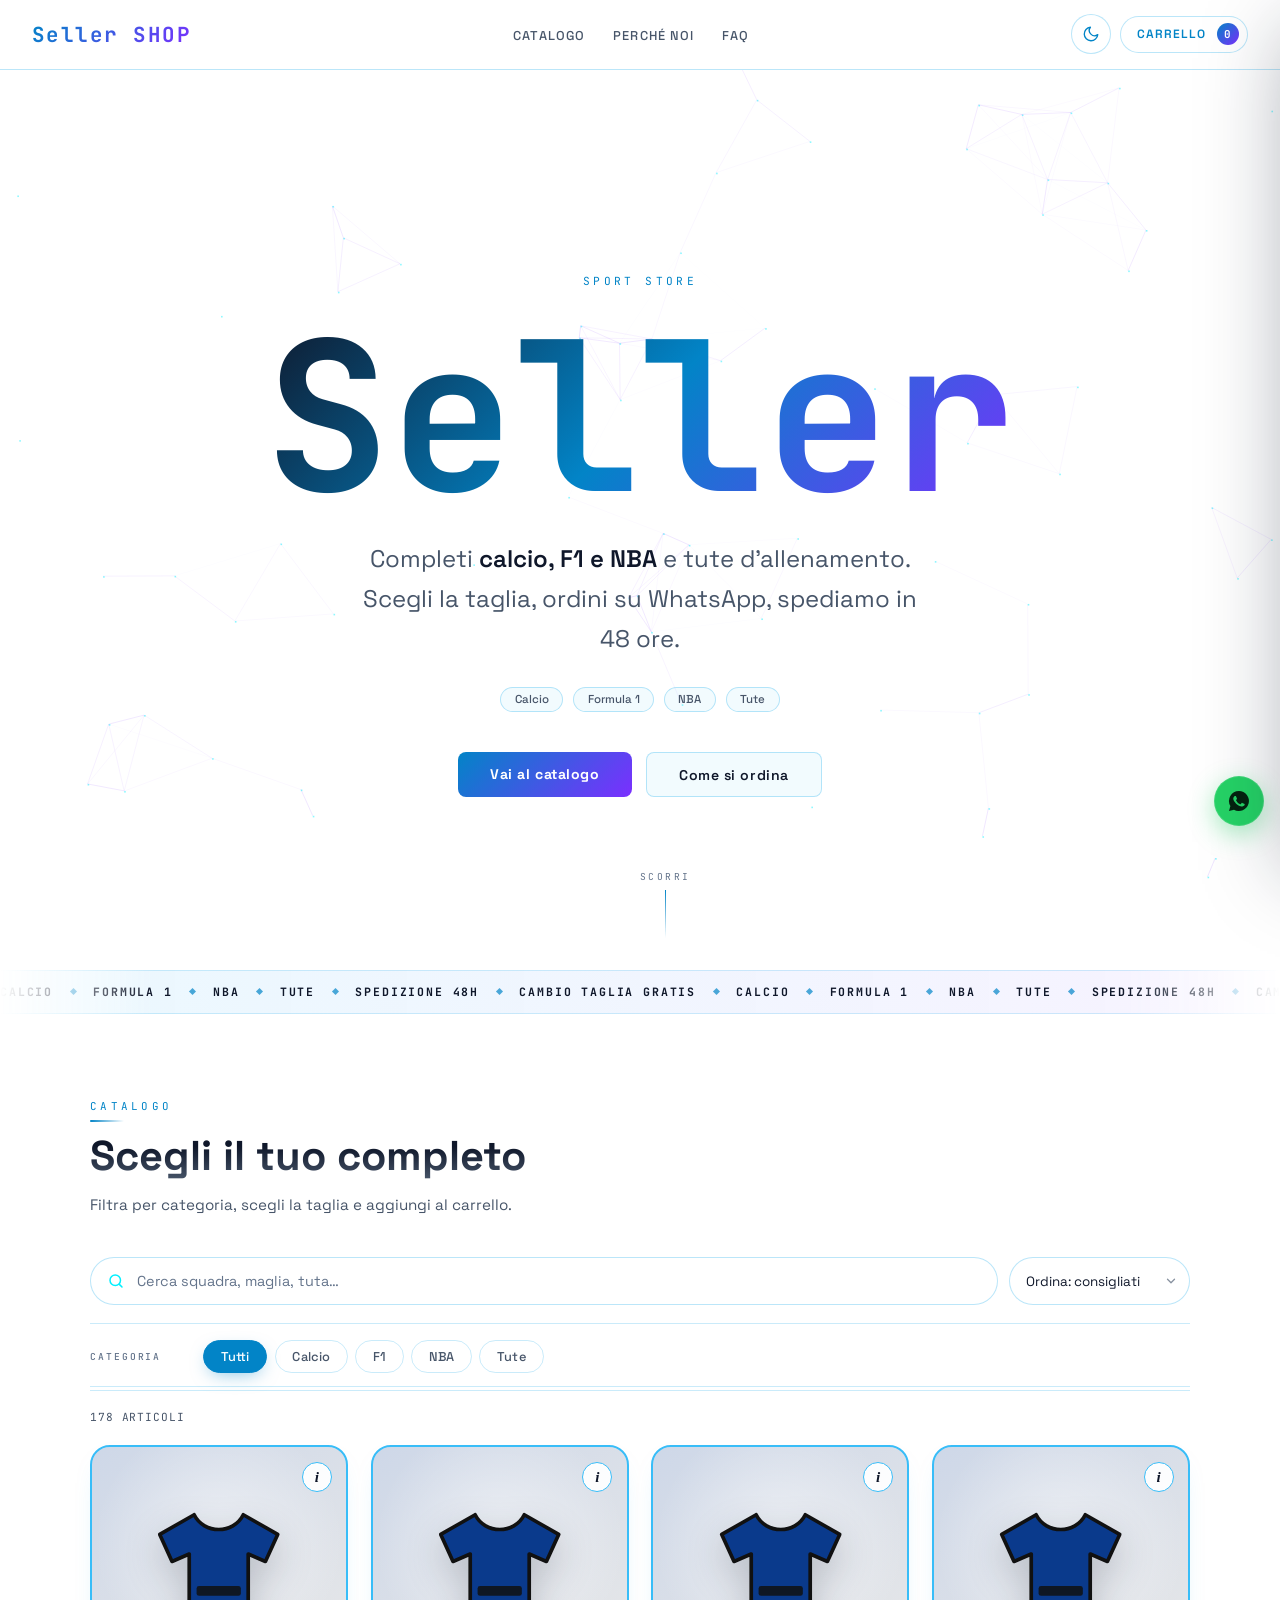
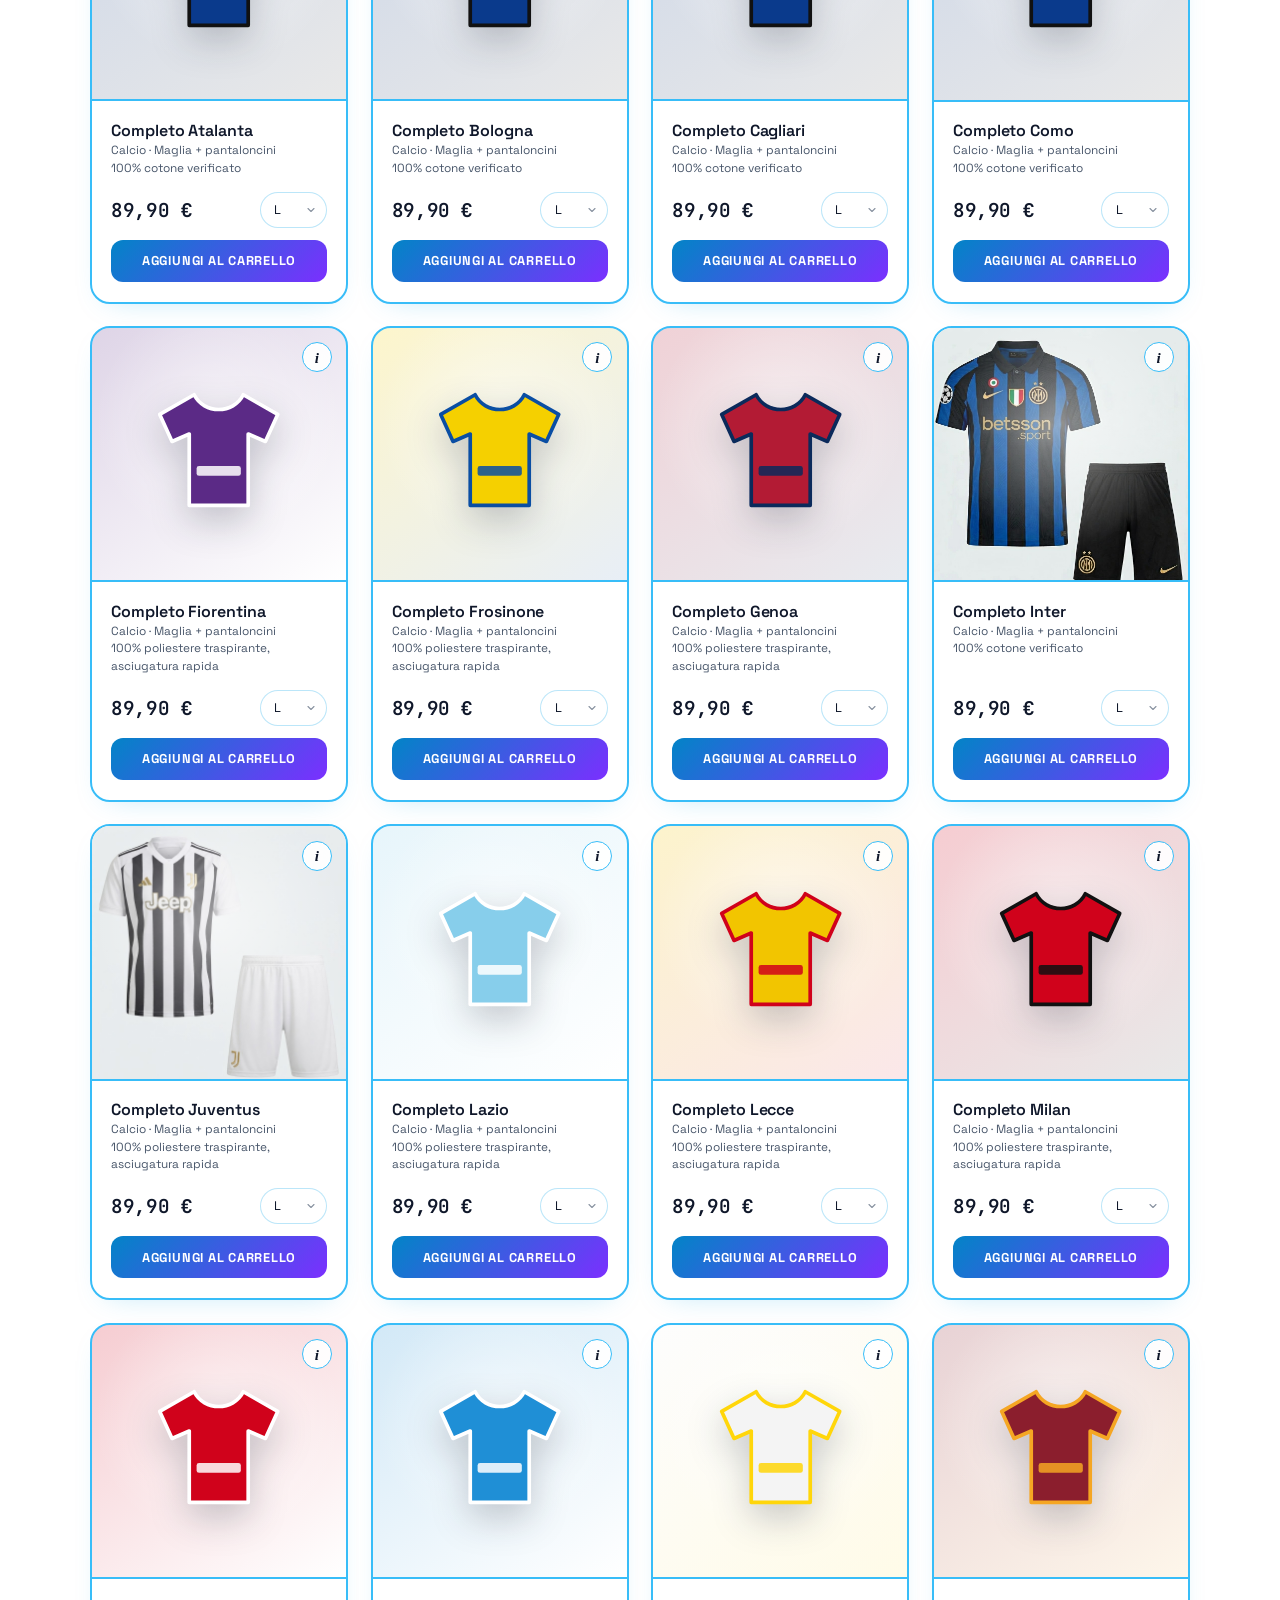
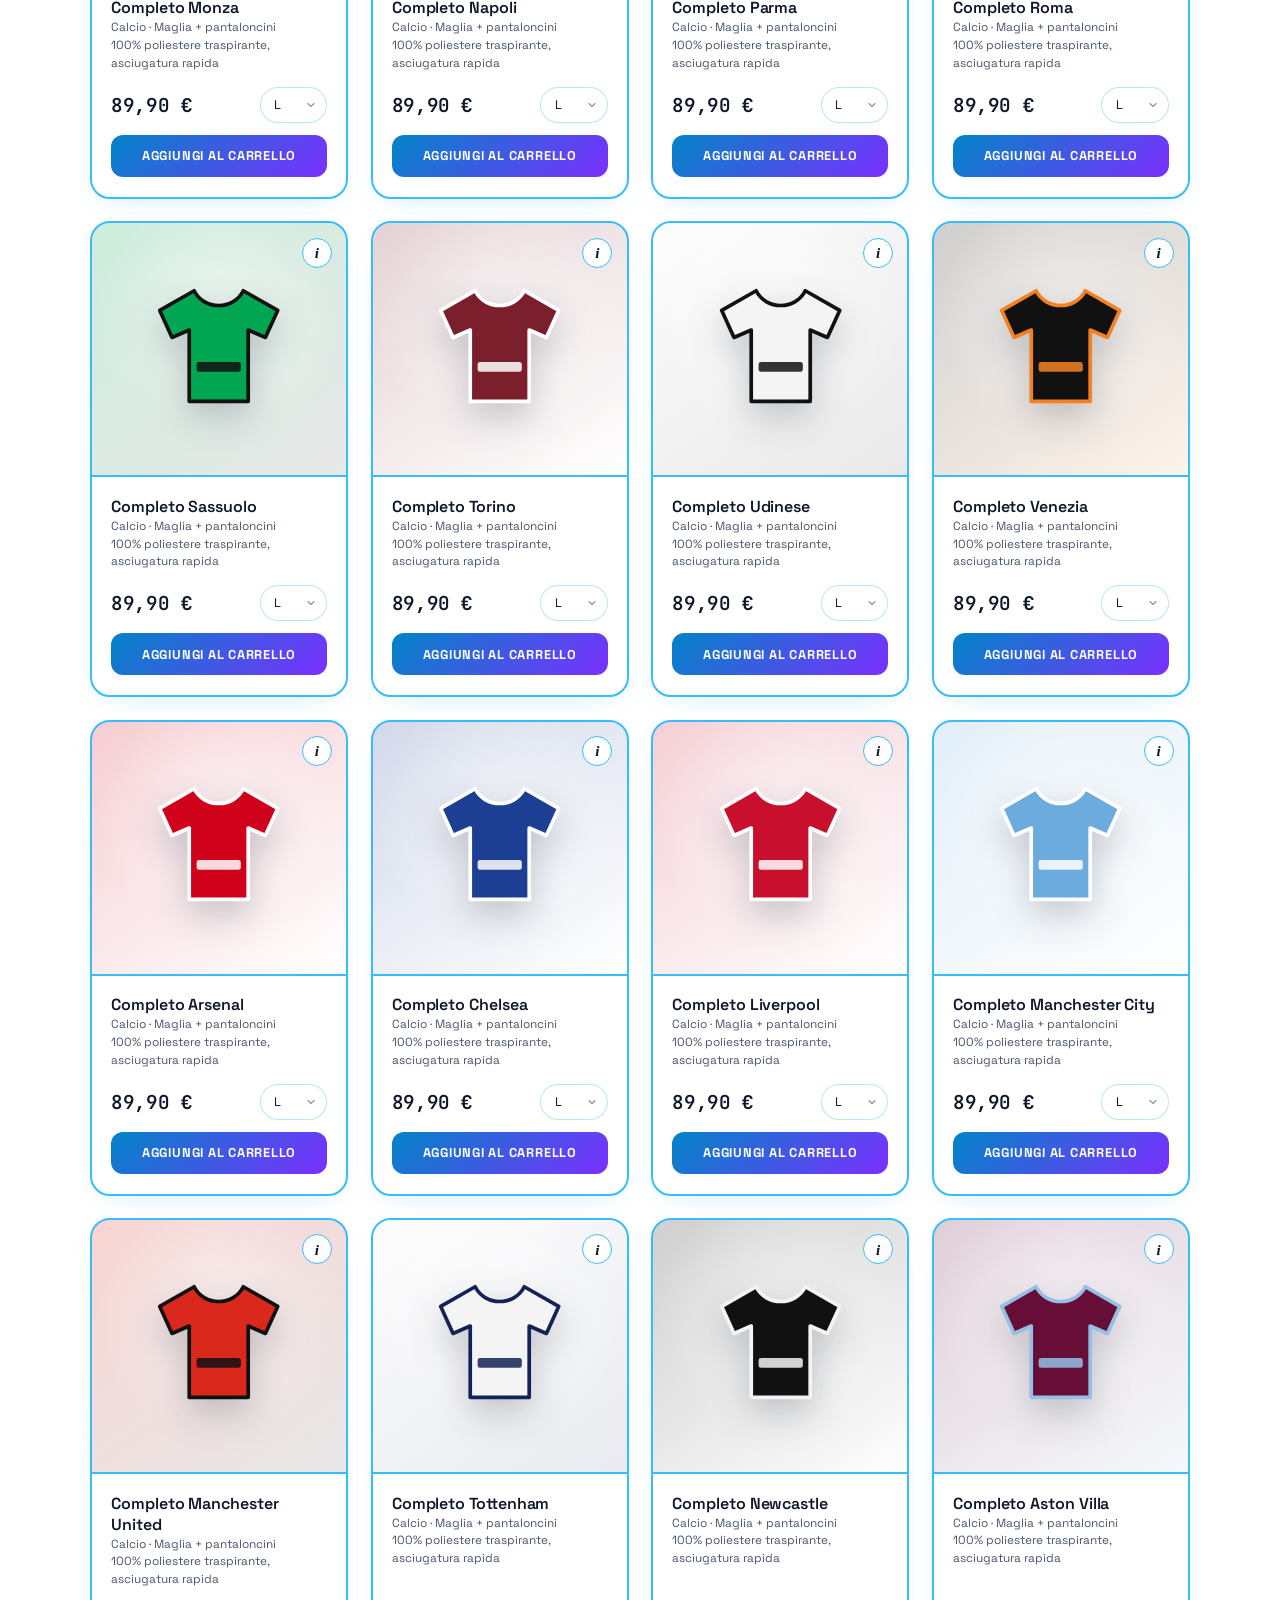
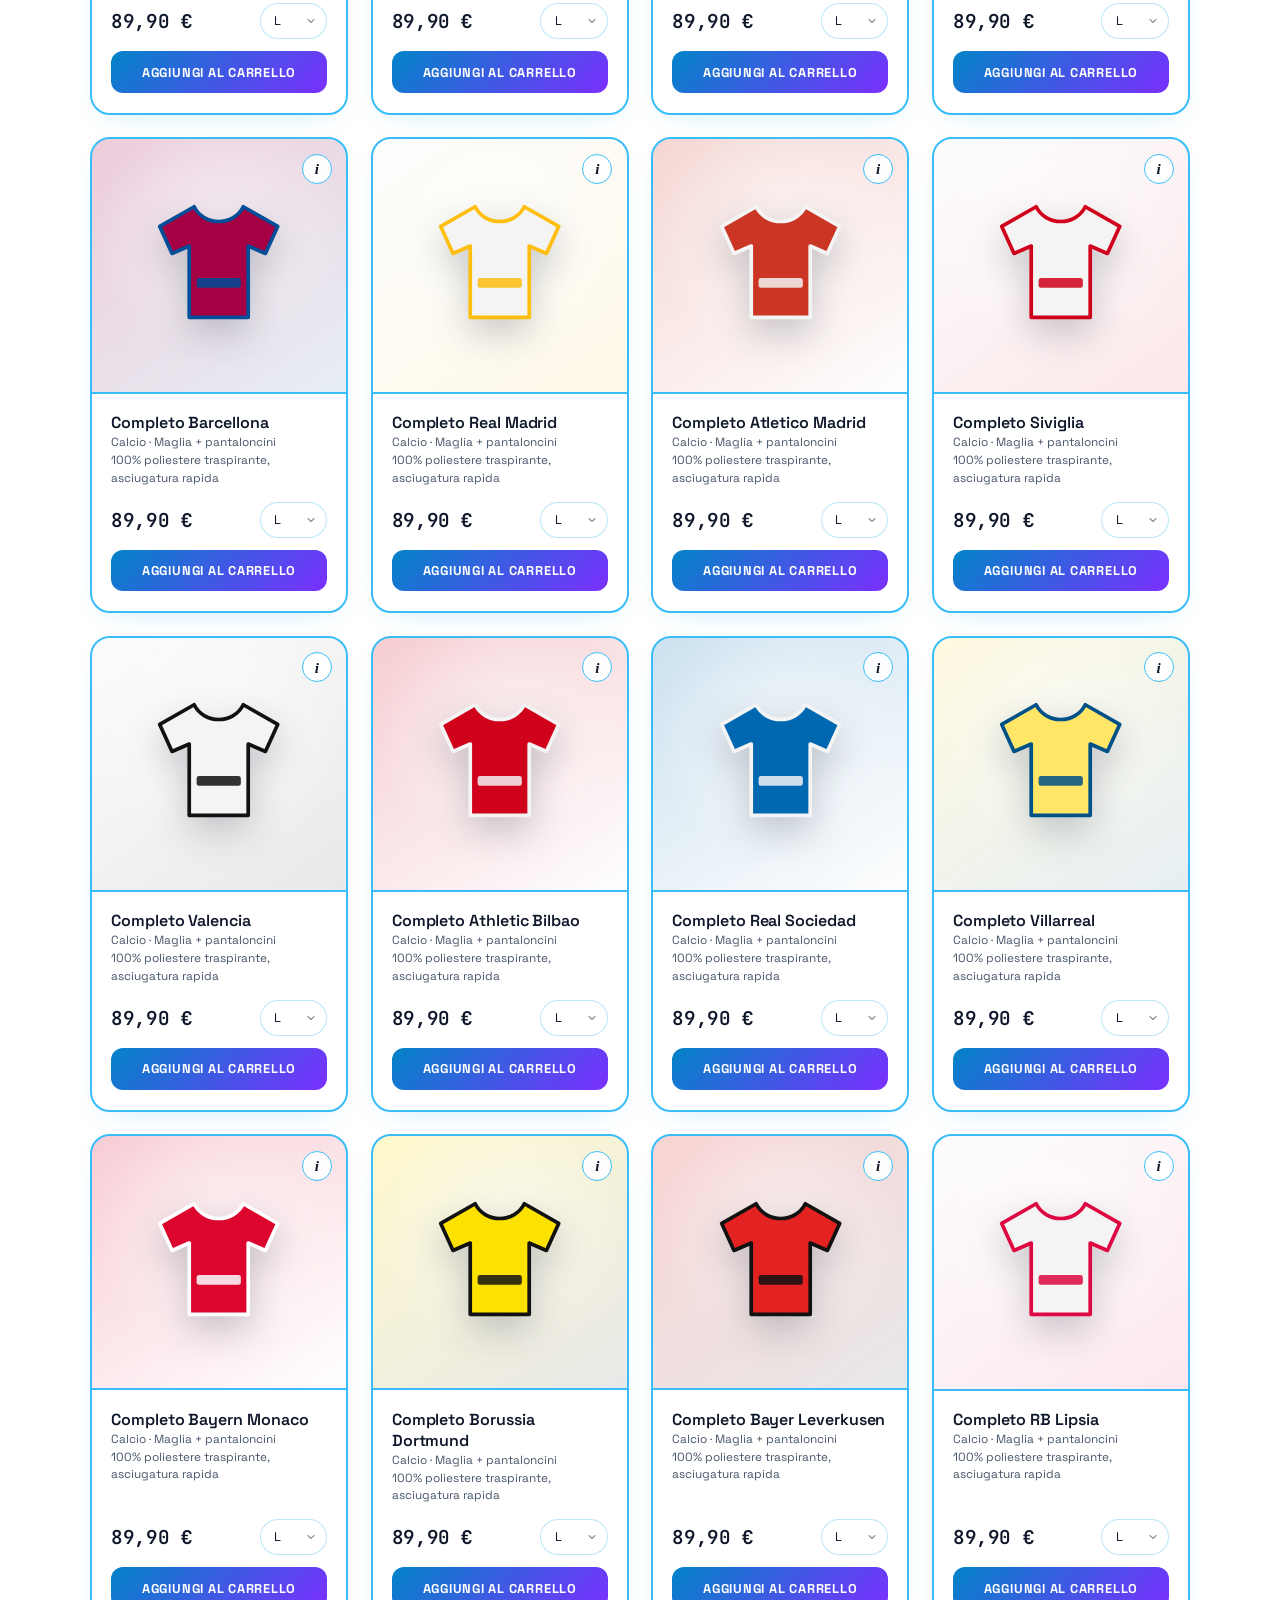
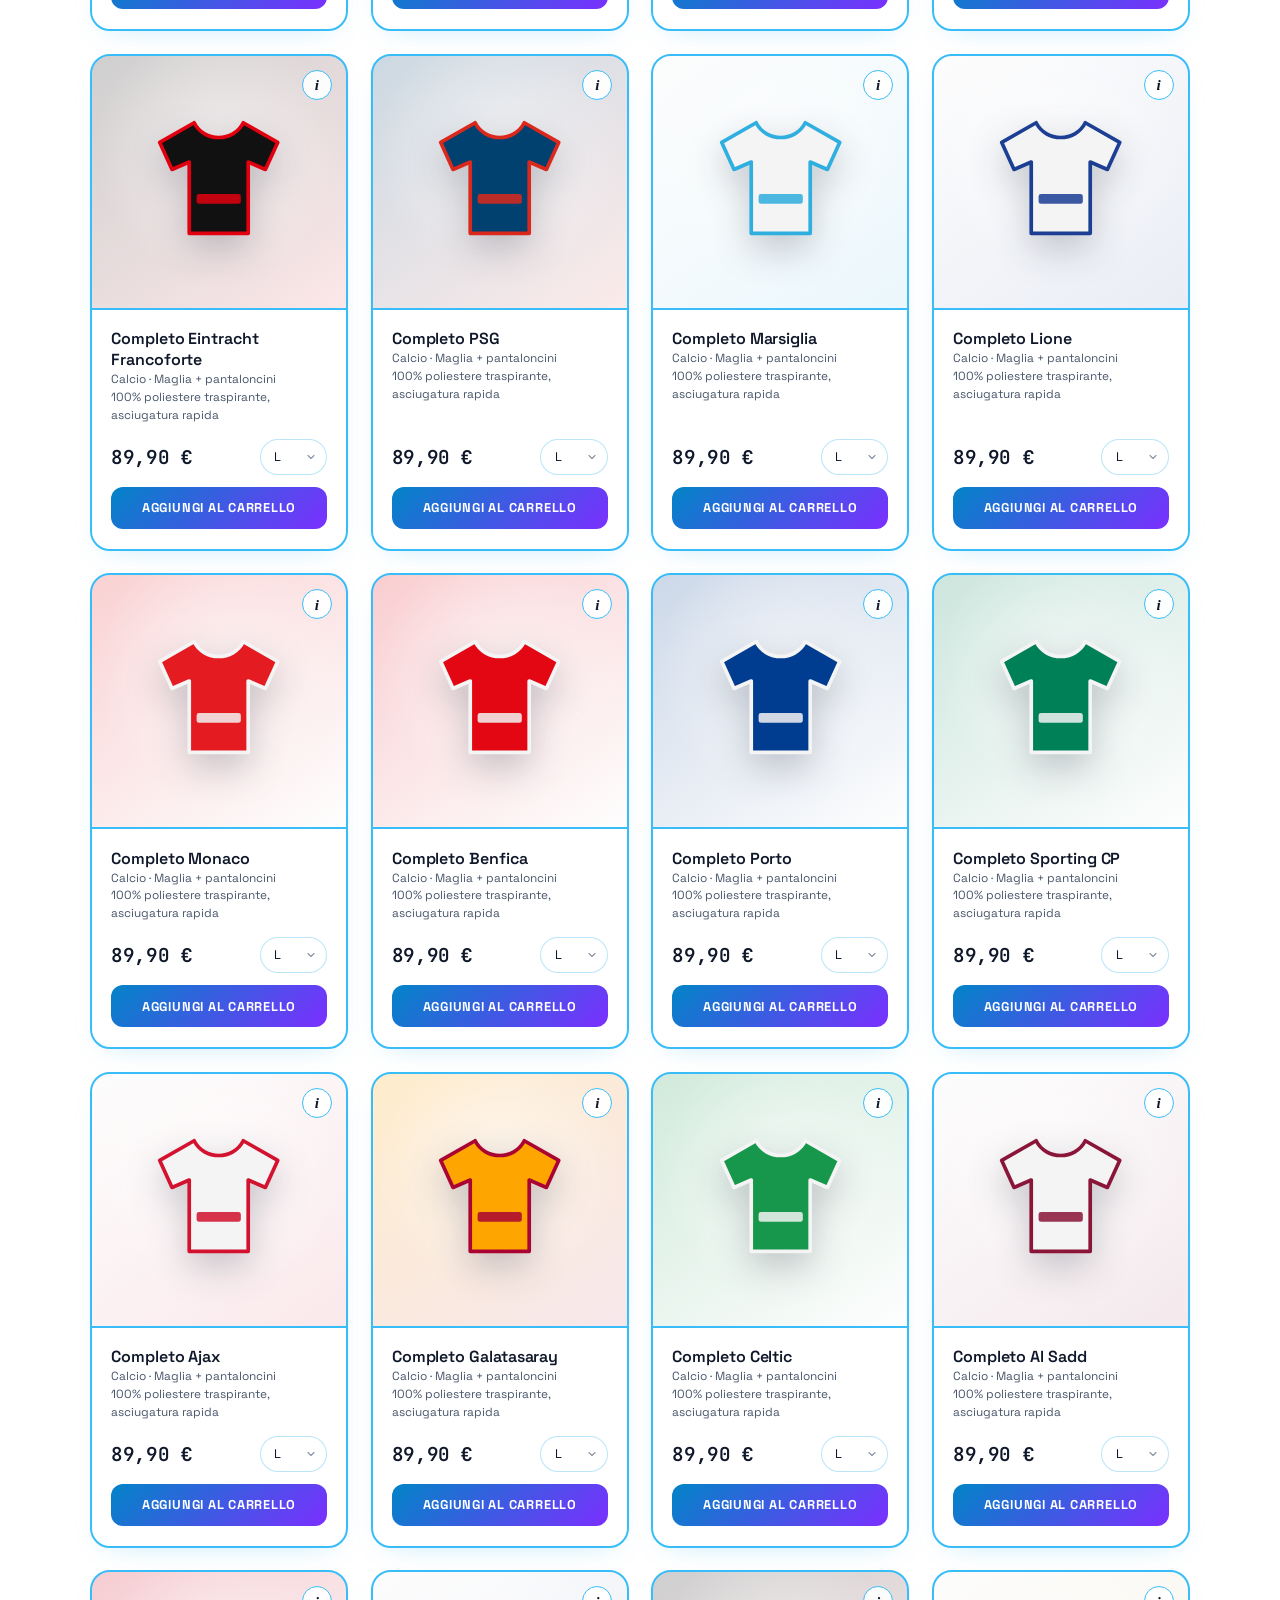
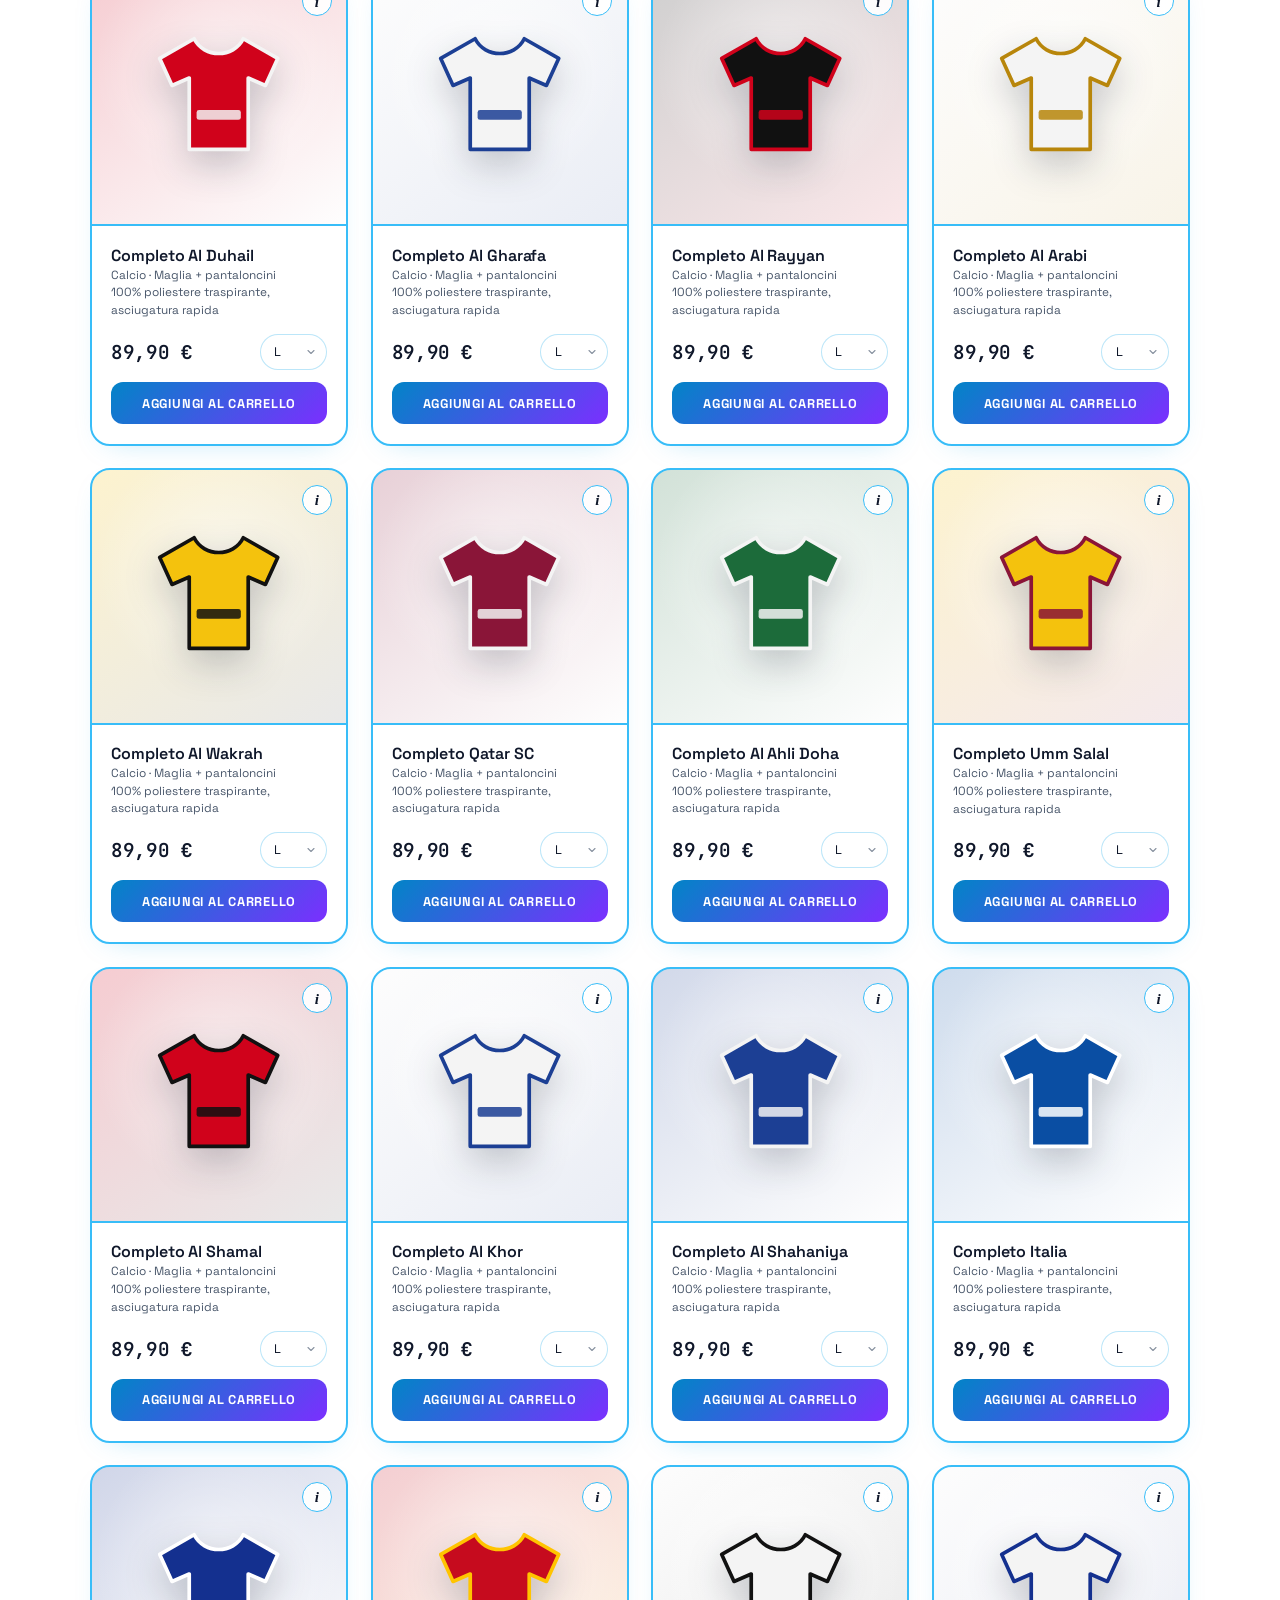
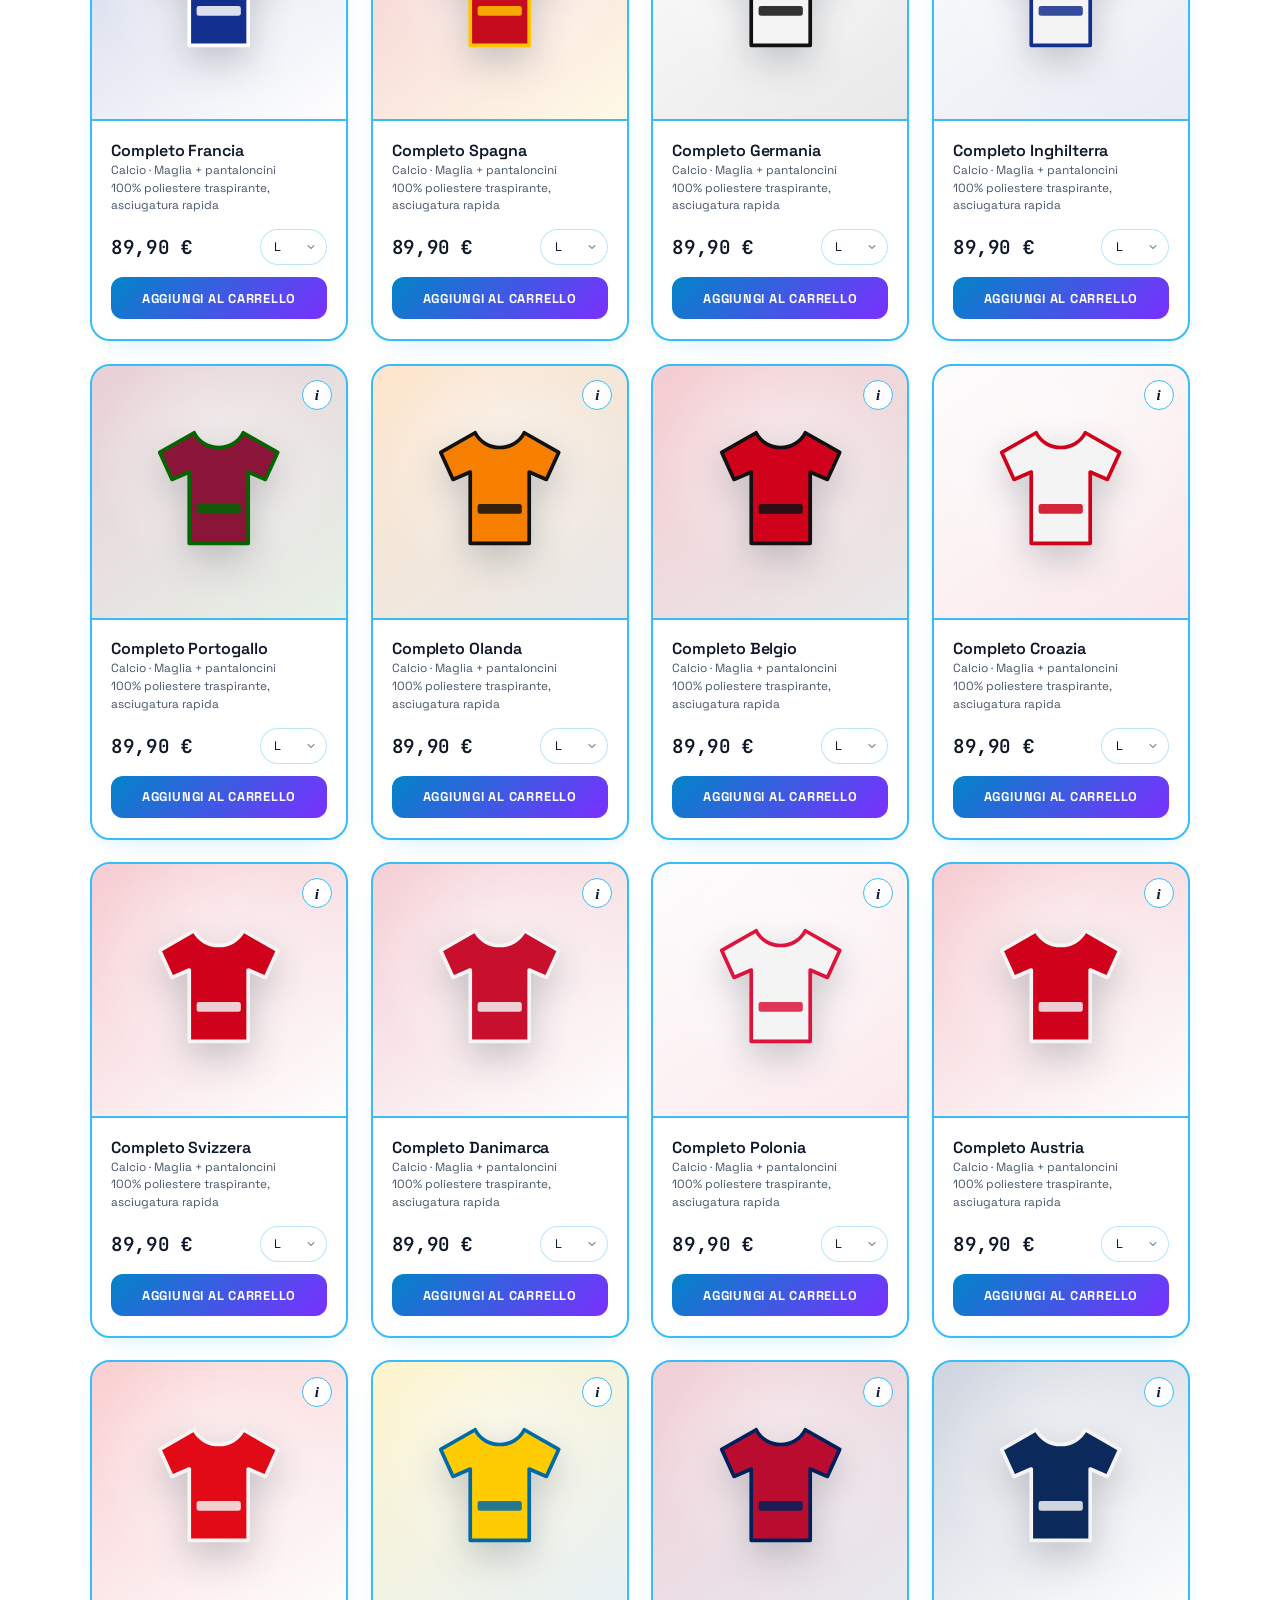
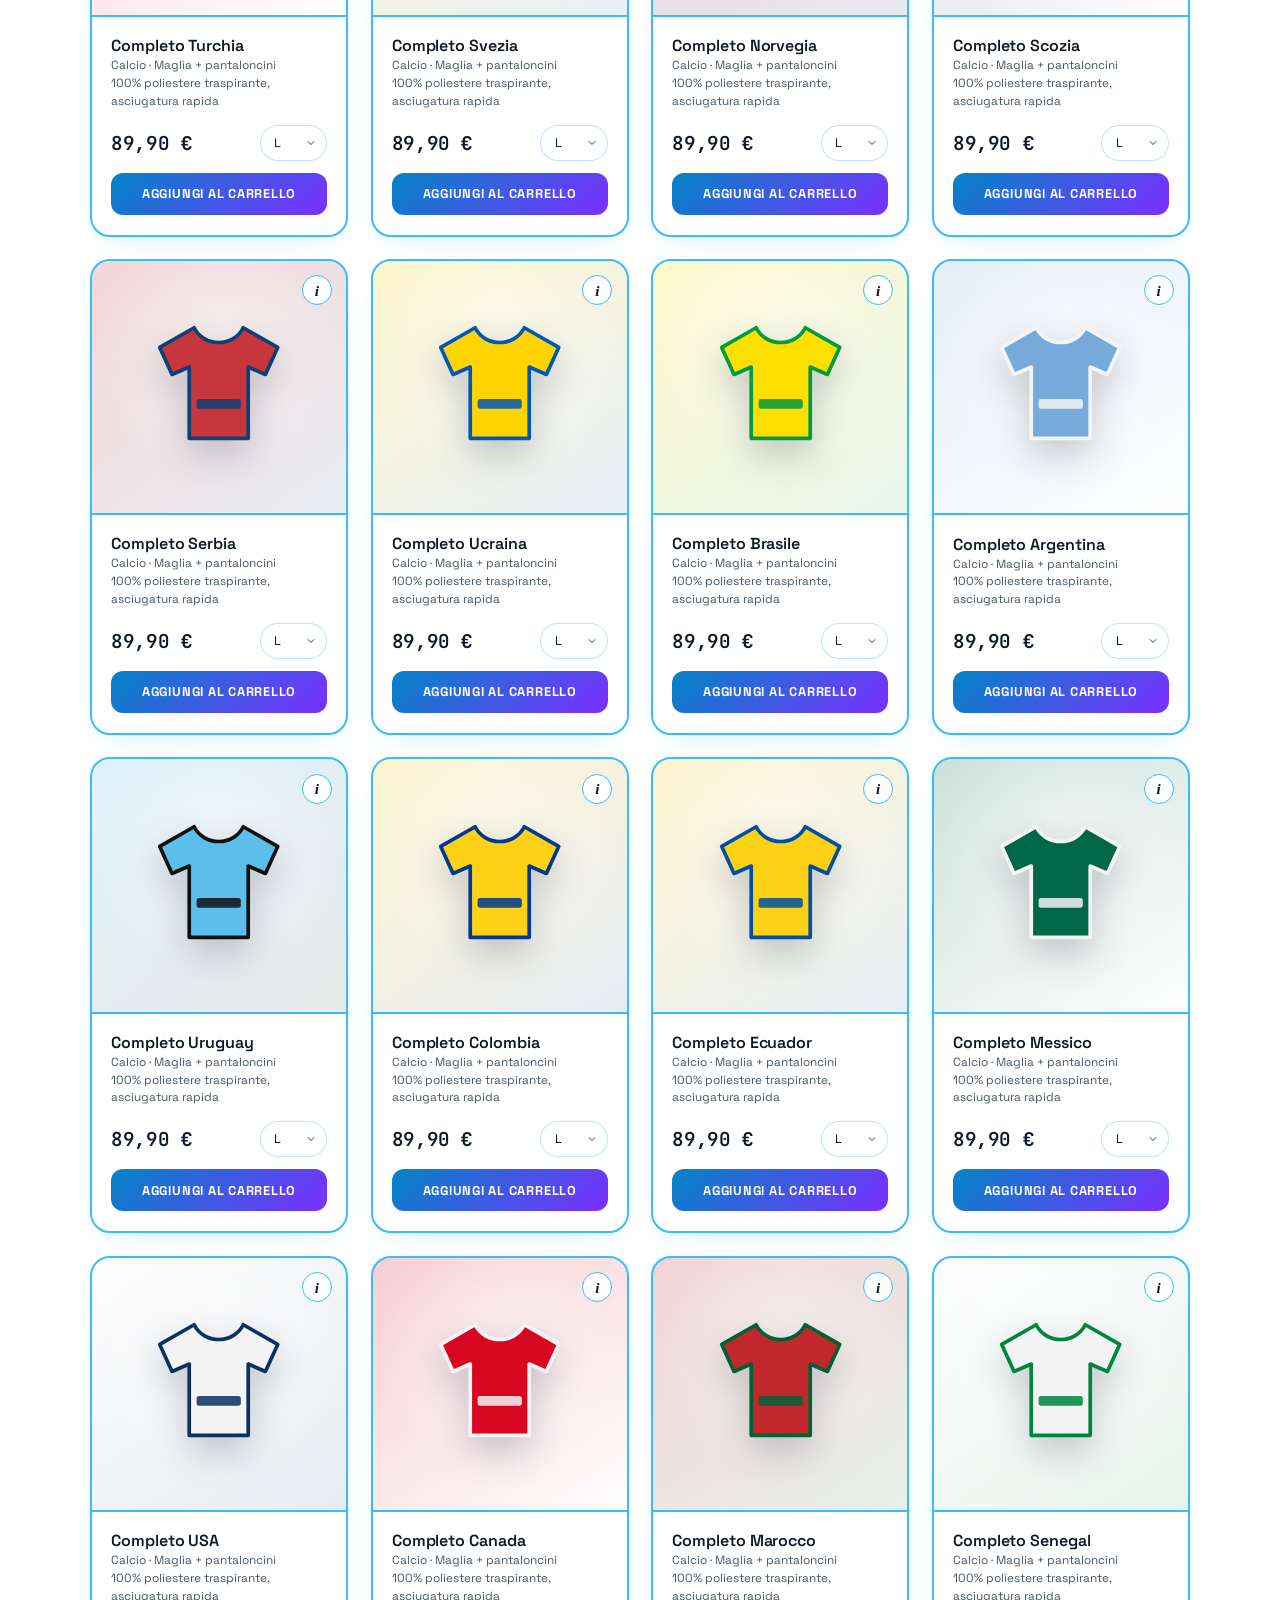
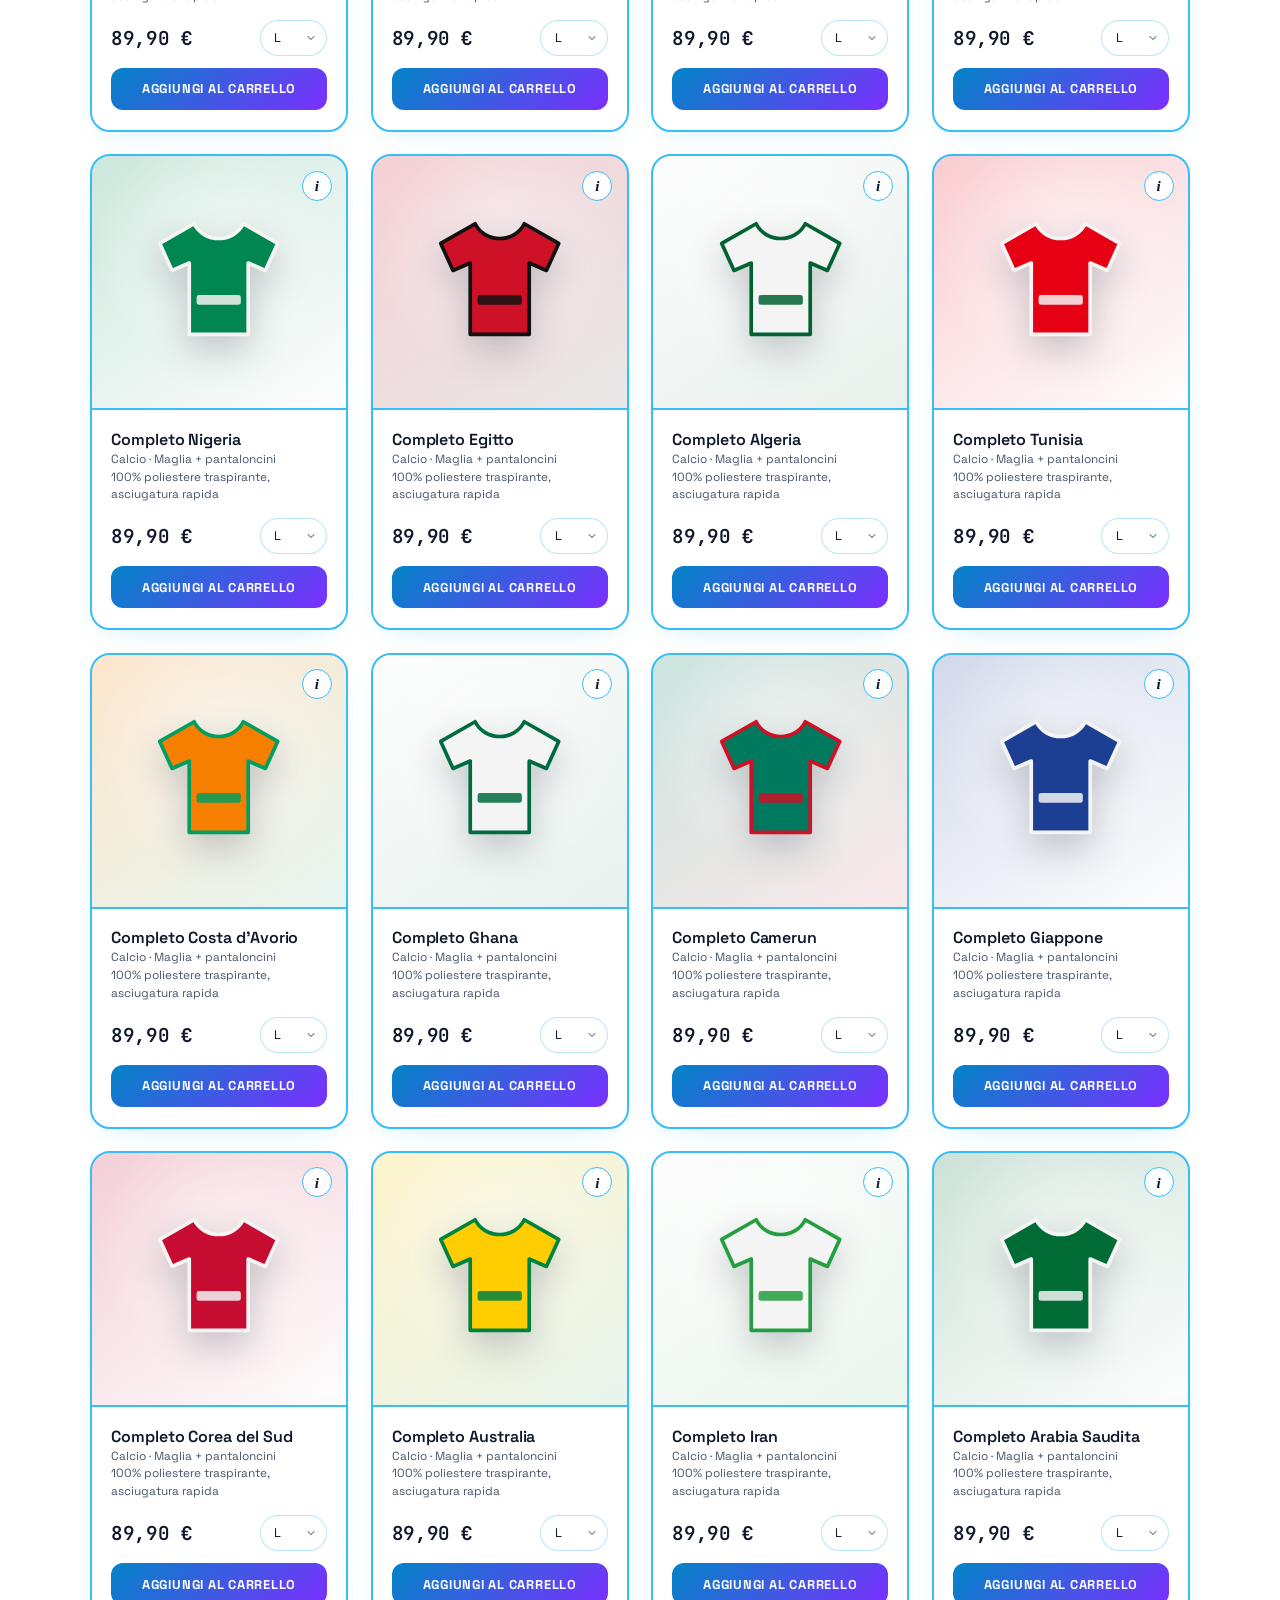
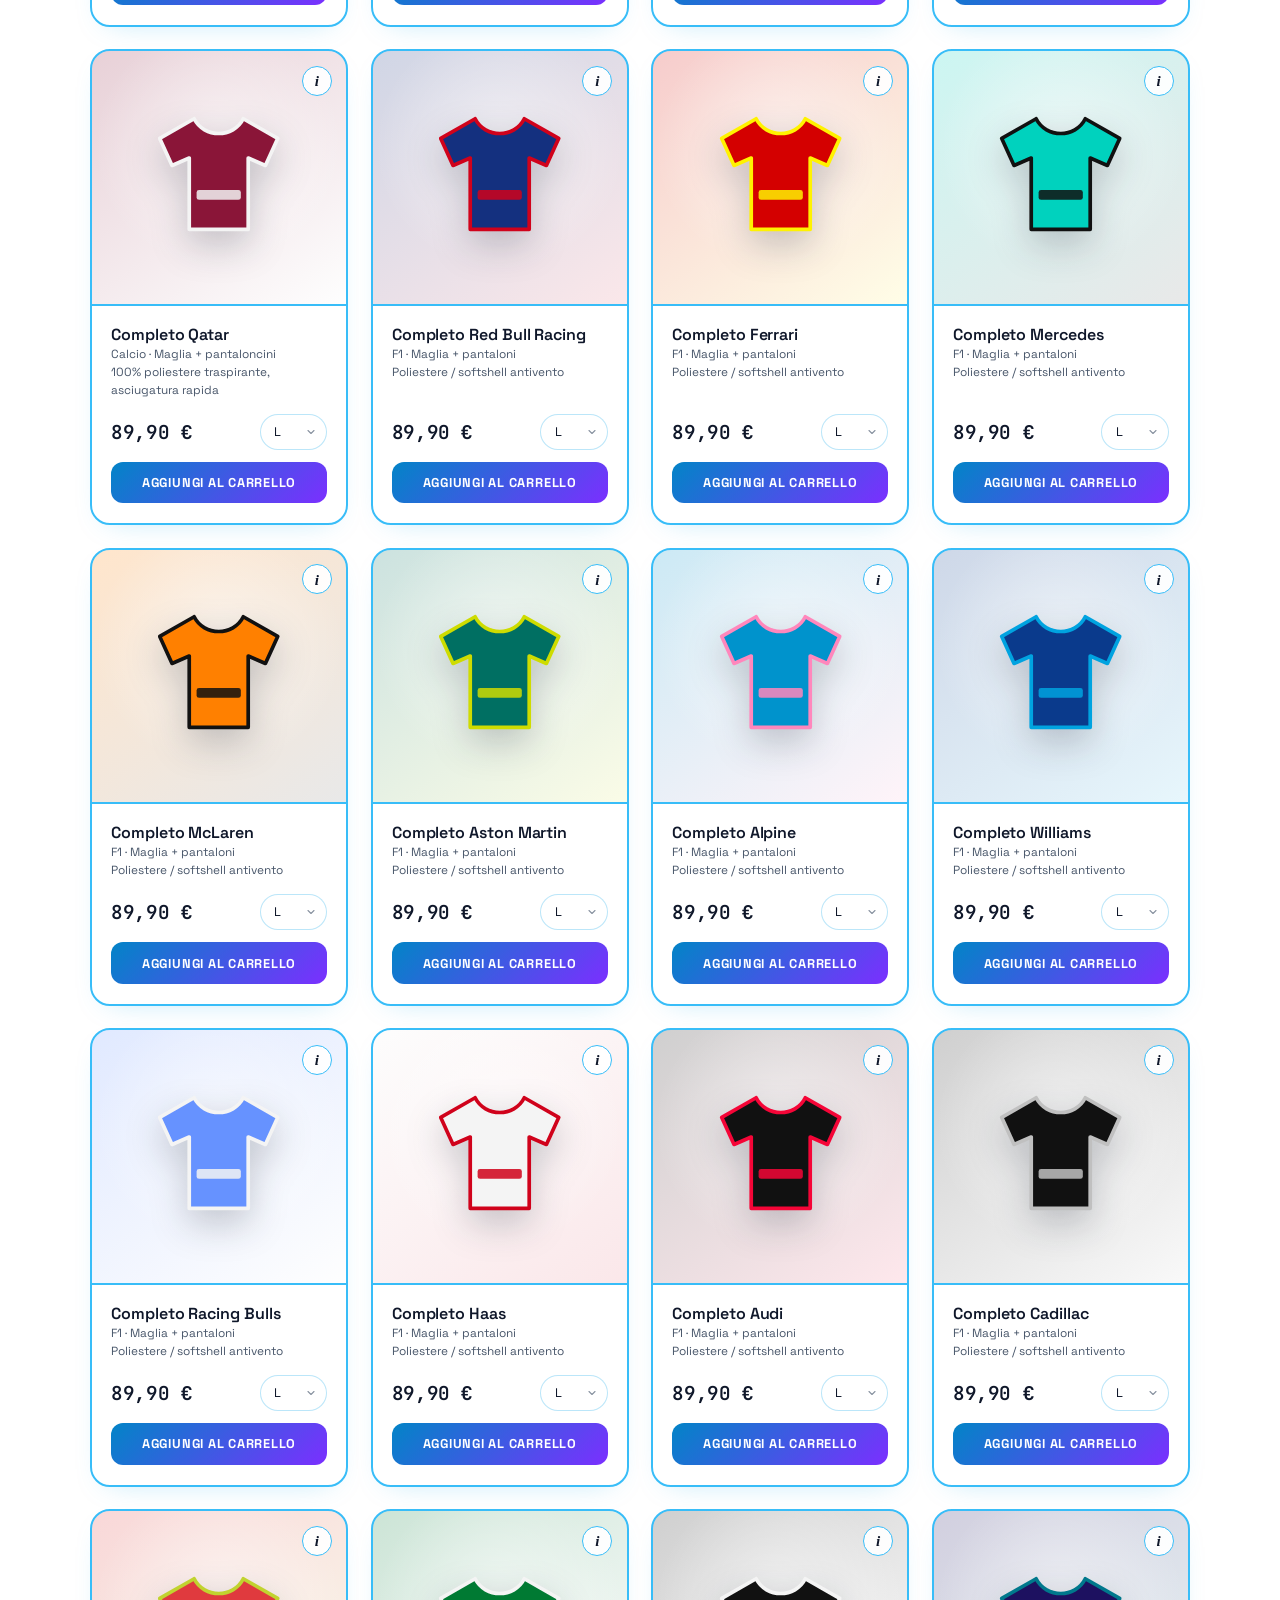
==== commit 547c49dc: "Add files via upload" ====
--- a/index.html
+++ b/index.html
@@ -7,6 +7,7 @@
 <meta name="description" content="Completi da calcio, F1 e NBA, tute d'allenamento. Spedizione in 48 ore in tutta Italia.">
 <link rel="preconnect" href="https://fonts.googleapis.com">
 <link href="https://fonts.googleapis.com/css2?family=Space+Grotesk:wght@400;500;600;700&family=JetBrains+Mono:wght@400;700&display=swap" rel="stylesheet">
+<script>try{document.documentElement.dataset.theme=localStorage.getItem("tema")||"light"}catch(e){document.documentElement.dataset.theme="light"}</script>
 <link rel="stylesheet" href="style.css">
 <link rel="stylesheet" href="shop.css">
 </head>
@@ -16,7 +17,7 @@
 <nav>
   <a class="nl" href="#top">Seller SHOP</a>
   <ul><li><a href="#catalogo">Catalogo</a></li><li><a href="#perche">Perché noi</a></li><li><a href="#faq">FAQ</a></li></ul>
-  <button class="nsb" id="openCart" type="button">Carrello <b id="count">0</b></button>
+  <div class="nr"><button class="tgl" id="themeBtn" type="button" aria-label="Cambia modalità giorno/notte" title="Giorno / Notte"><svg class="i-sun" viewBox="0 0 24 24"><circle cx="12" cy="12" r="4"/><path d="M12 2v2M12 20v2M4.9 4.9l1.4 1.4M17.7 17.7l1.4 1.4M2 12h2M20 12h2M4.9 19.1l1.4-1.4M17.7 6.3l1.4-1.4"/></svg><svg class="i-moon" viewBox="0 0 24 24"><path d="M21 12.8A9 9 0 1 1 11.2 3a7 7 0 0 0 9.8 9.8z"/></svg></button><button class="nsb" id="openCart" type="button">Carrello <b id="count">0</b></button></div>
 </nav>
 
 <header class="hero" id="top">
--- a/shop.css
+++ b/shop.css
@@ -157,3 +157,65 @@
   .ib{right:.6rem;top:.6rem;width:26px;height:26px}
 }
 @media(prefers-reduced-motion:reduce){.pr,.pp svg,.pp img,#drawer{transition:none!important}}
+
+/* ═══ TEMA GIORNO (attivo quando html ha data-theme="light") — notte = stile originale ═══ */
+html[data-theme="light"]{--a:#0284c7;--a2:#7b2fff;--bg:#ffffff;--bg2:#f4f9fd;
+  --gl:rgba(14,165,233,.05);--gb:rgba(14,165,233,.28);
+  --tx:#0f172a;--mu:#64748b;--mu2:#475569;
+  --ib:#ffffff;--is:#f4f9fd;--ih:#f4f9fd;
+  --ibo:rgba(14,165,233,.08);--ibh:rgba(14,165,233,.06);--ibb:rgba(14,165,233,.22);
+  --azz:#38bdf8;}
+html[data-theme="light"],html[data-theme="light"] body{background:#fff;color:var(--tx)}
+html[data-theme="light"] ::selection{background:rgba(56,189,248,.35);color:#0f172a}
+html[data-theme="light"] body::-webkit-scrollbar-track{background:#fff}
+html[data-theme="light"] .fx-grain,html[data-theme="light"] .fx-spot{display:none}
+html[data-theme="light"] nav{background:rgba(255,255,255,.92);border-bottom:1px solid var(--gb)}
+html[data-theme="light"] nav .nsb{background:#fff}
+html[data-theme="light"] nav .nsb b,html[data-theme="light"] .bp,html[data-theme="light"] .cl2.ft2{color:#fff}
+html[data-theme="light"] .hlogo{background:linear-gradient(135deg,#0f172a 0%,var(--a) 50%,var(--a2) 100%);-webkit-background-clip:text;background-clip:text;-webkit-text-fill-color:transparent;filter:none}
+html[data-theme="light"] .st{background:linear-gradient(180deg,#0f172a 30%,#475569 100%);-webkit-background-clip:text;background-clip:text;-webkit-text-fill-color:transparent}
+html[data-theme="light"] .bp:hover{box-shadow:0 8px 28px rgba(2,132,199,.3)}
+html[data-theme="light"] .mq{border-color:rgba(14,165,233,.18);background:linear-gradient(90deg,rgba(56,189,248,.1),rgba(123,47,255,.06))}
+html[data-theme="light"] .srch input{background-color:#fff}
+html[data-theme="light"] .srch input:focus{background-color:#fff;border-color:var(--azz);box-shadow:0 0 0 4px rgba(56,189,248,.18)}
+html[data-theme="light"] .srch button{background:rgba(14,165,233,.1)}
+html[data-theme="light"] select,html[data-theme="light"] #so{background-color:#fff;color:var(--tx)}
+html[data-theme="light"] select option{background:#fff;color:var(--tx)}
+html[data-theme="light"] .chip:hover{background:rgba(56,189,248,.1)}
+html[data-theme="light"] .chip.on{color:#fff;background:var(--a);border-color:var(--a);box-shadow:0 6px 18px -6px rgba(2,132,199,.5)}
+html[data-theme="light"] .pr{background:#fff;border:2px solid var(--azz);box-shadow:0 10px 30px -18px rgba(14,165,233,.35)}
+html[data-theme="light"] .pr:hover{border-color:#0ea5e9;box-shadow:0 26px 60px -28px rgba(14,165,233,.55)}
+html[data-theme="light"] .pp{border-bottom:2px solid var(--azz)}
+html[data-theme="light"] .pp::after{background:radial-gradient(circle at 50% 38%,rgba(255,255,255,.55),transparent 62%)}
+html[data-theme="light"] .pp svg,html[data-theme="light"] .pdi svg{filter:drop-shadow(0 14px 18px rgba(15,23,42,.22))}
+html[data-theme="light"] .pr.soldout:hover{border-color:var(--azz)}
+html[data-theme="light"] .pt{background:rgba(255,255,255,.9);color:var(--a);border-color:var(--azz)}
+html[data-theme="light"] .pt.out{background:rgba(239,68,68,.1);color:#b91c1c;border-color:rgba(239,68,68,.4)}
+html[data-theme="light"] .ib{background:rgba(255,255,255,.92);color:var(--tx);border-color:var(--azz)}
+html[data-theme="light"] .ib:hover{background:var(--a);color:#fff;border-color:var(--a)}
+html[data-theme="light"] .pdo{color:#b91c1c}
+html[data-theme="light"] #pd{background:#fff}
+html[data-theme="light"] .pdi{border:3px solid var(--azz);box-shadow:0 30px 70px -40px rgba(14,165,233,.5)}
+html[data-theme="light"] .pdi::after{background:radial-gradient(circle at 50% 35%,rgba(255,255,255,.55),transparent 62%)}
+html[data-theme="light"] .pdb{background:#fff}
+html[data-theme="light"] #veil{background:rgba(15,23,42,.45)}
+html[data-theme="light"] #drawer{background:#fff;border-left:2px solid var(--azz);box-shadow:-30px 0 80px -30px rgba(15,23,42,.35)}
+html[data-theme="light"] .x,html[data-theme="light"] .qty button{background:rgba(14,165,233,.08);color:var(--tx)}
+html[data-theme="light"] .qty button:hover{background:rgba(56,189,248,.3)}
+html[data-theme="light"] .pr .bp:disabled,html[data-theme="light"] .pdx .bp:disabled{background:#f1f5f9;color:var(--mu);border-color:#e2e8f0}
+html[data-theme="light"] .tot span:last-child{color:var(--tx)}
+html[data-theme="light"] .fc{background:#fff}
+html[data-theme="light"] .fc:hover{background:#f4f9fd}
+html[data-theme="light"] .fg{background:rgba(14,165,233,.2);border-color:rgba(14,165,233,.2)}
+html[data-theme="light"] .x-faq-item,html[data-theme="light"] .rv-card,html[data-theme="light"] .rv-form{background:#fff}
+html[data-theme="light"] .shf{border-top-color:var(--gb)}
+
+/* ═══ Pulsante giorno/notte ═══ */
+.nr{display:flex;align-items:center;gap:.6rem}
+.tgl{width:40px;height:40px;border-radius:50%;border:1px solid var(--gb);background:var(--gl);color:var(--a);cursor:pointer;display:grid;place-items:center;padding:0;transition:all .2s;-webkit-tap-highlight-color:transparent}
+.tgl:hover{border-color:var(--a);transform:rotate(15deg)}
+.tgl svg{width:18px;height:18px;fill:none;stroke:currentColor;stroke-width:1.8;stroke-linecap:round;stroke-linejoin:round}
+.tgl .i-moon{display:none}
+html[data-theme="light"] .tgl .i-sun{display:none}
+html[data-theme="light"] .tgl .i-moon{display:block}
+html[data-theme="light"] .tgl{background:#fff}
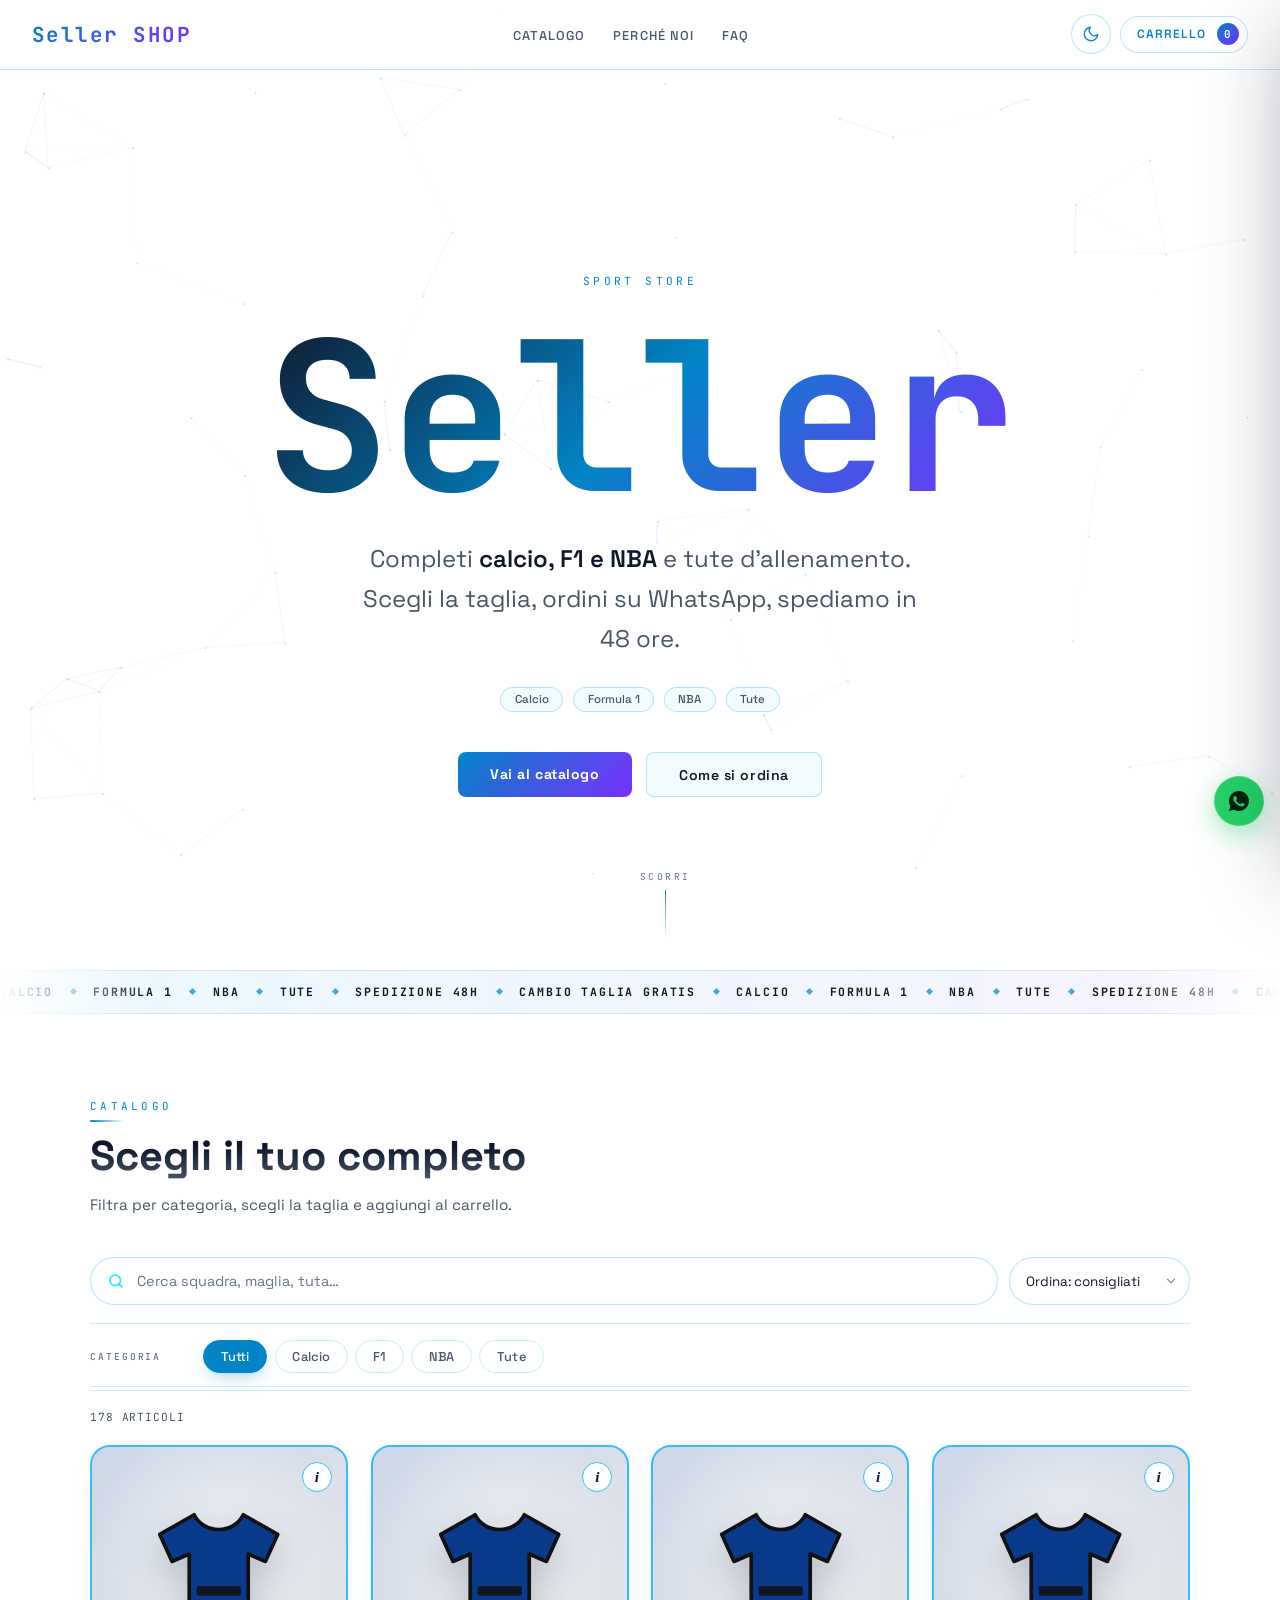
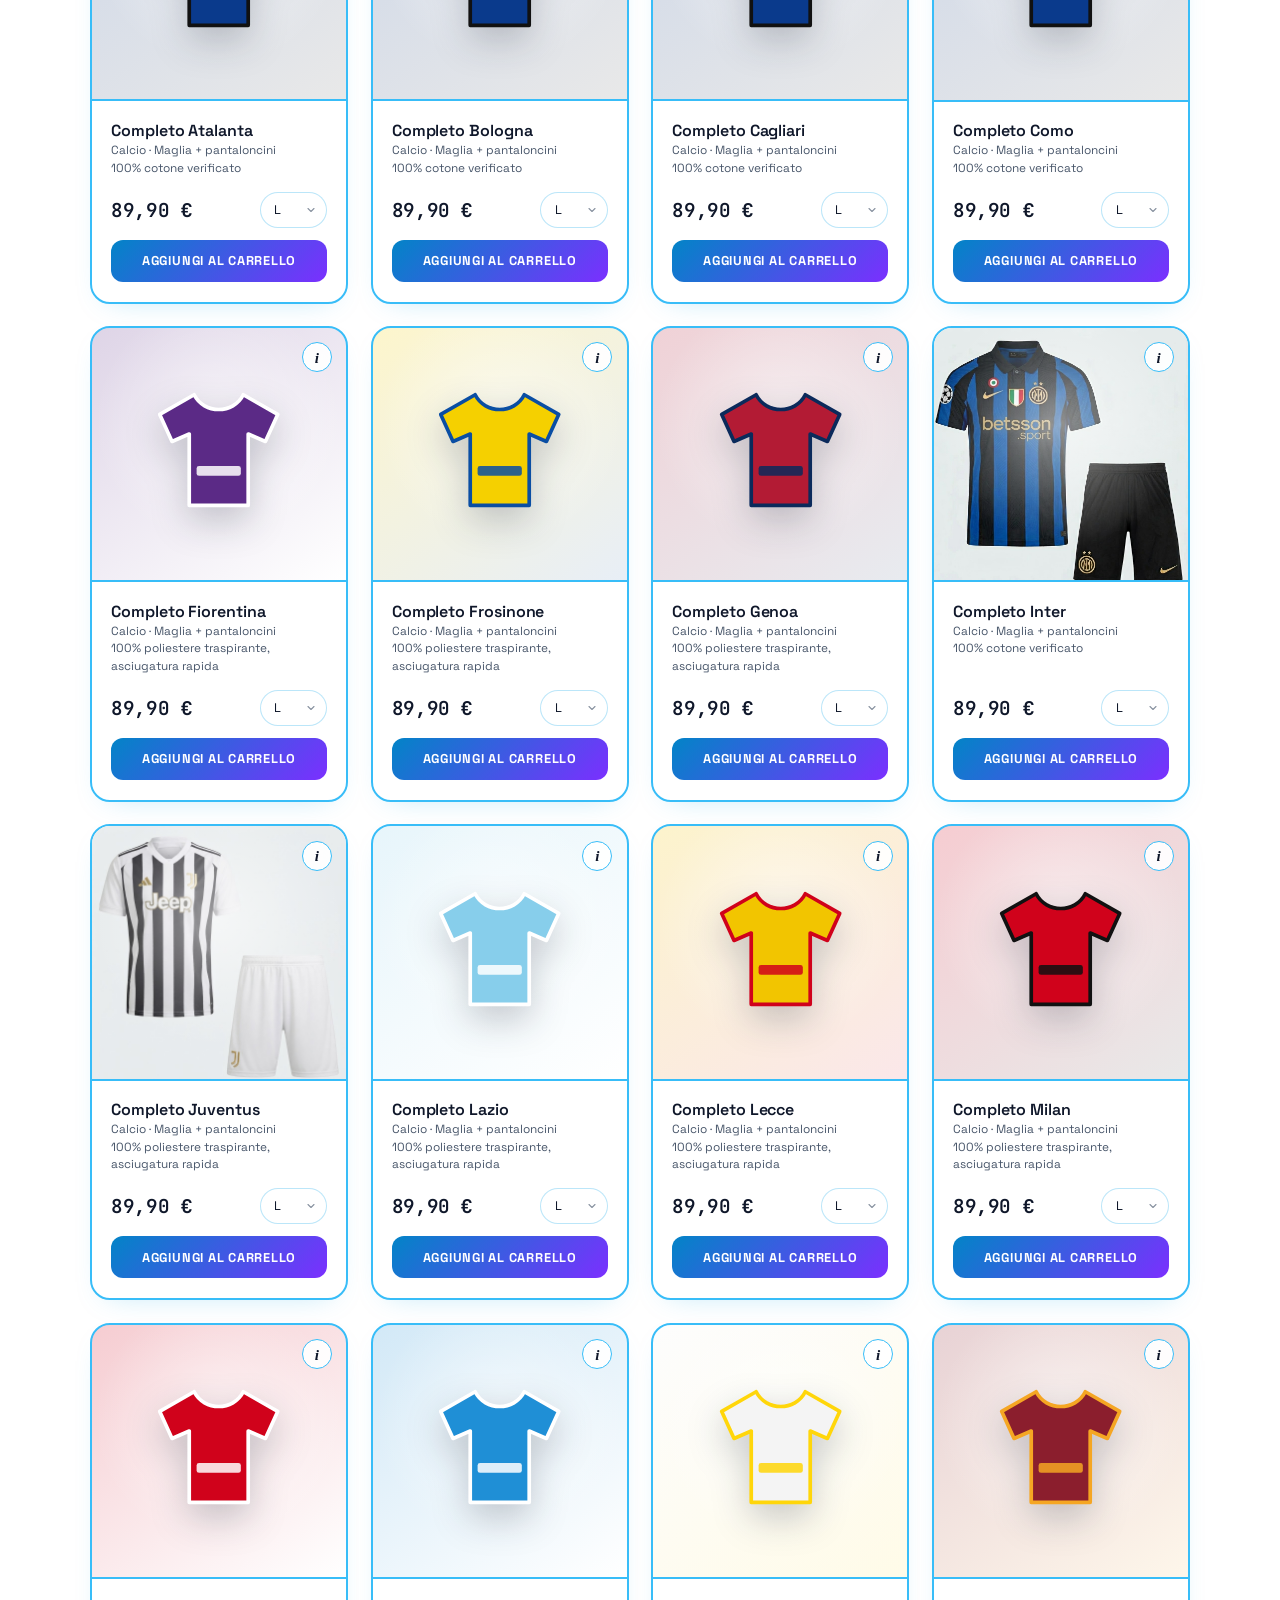
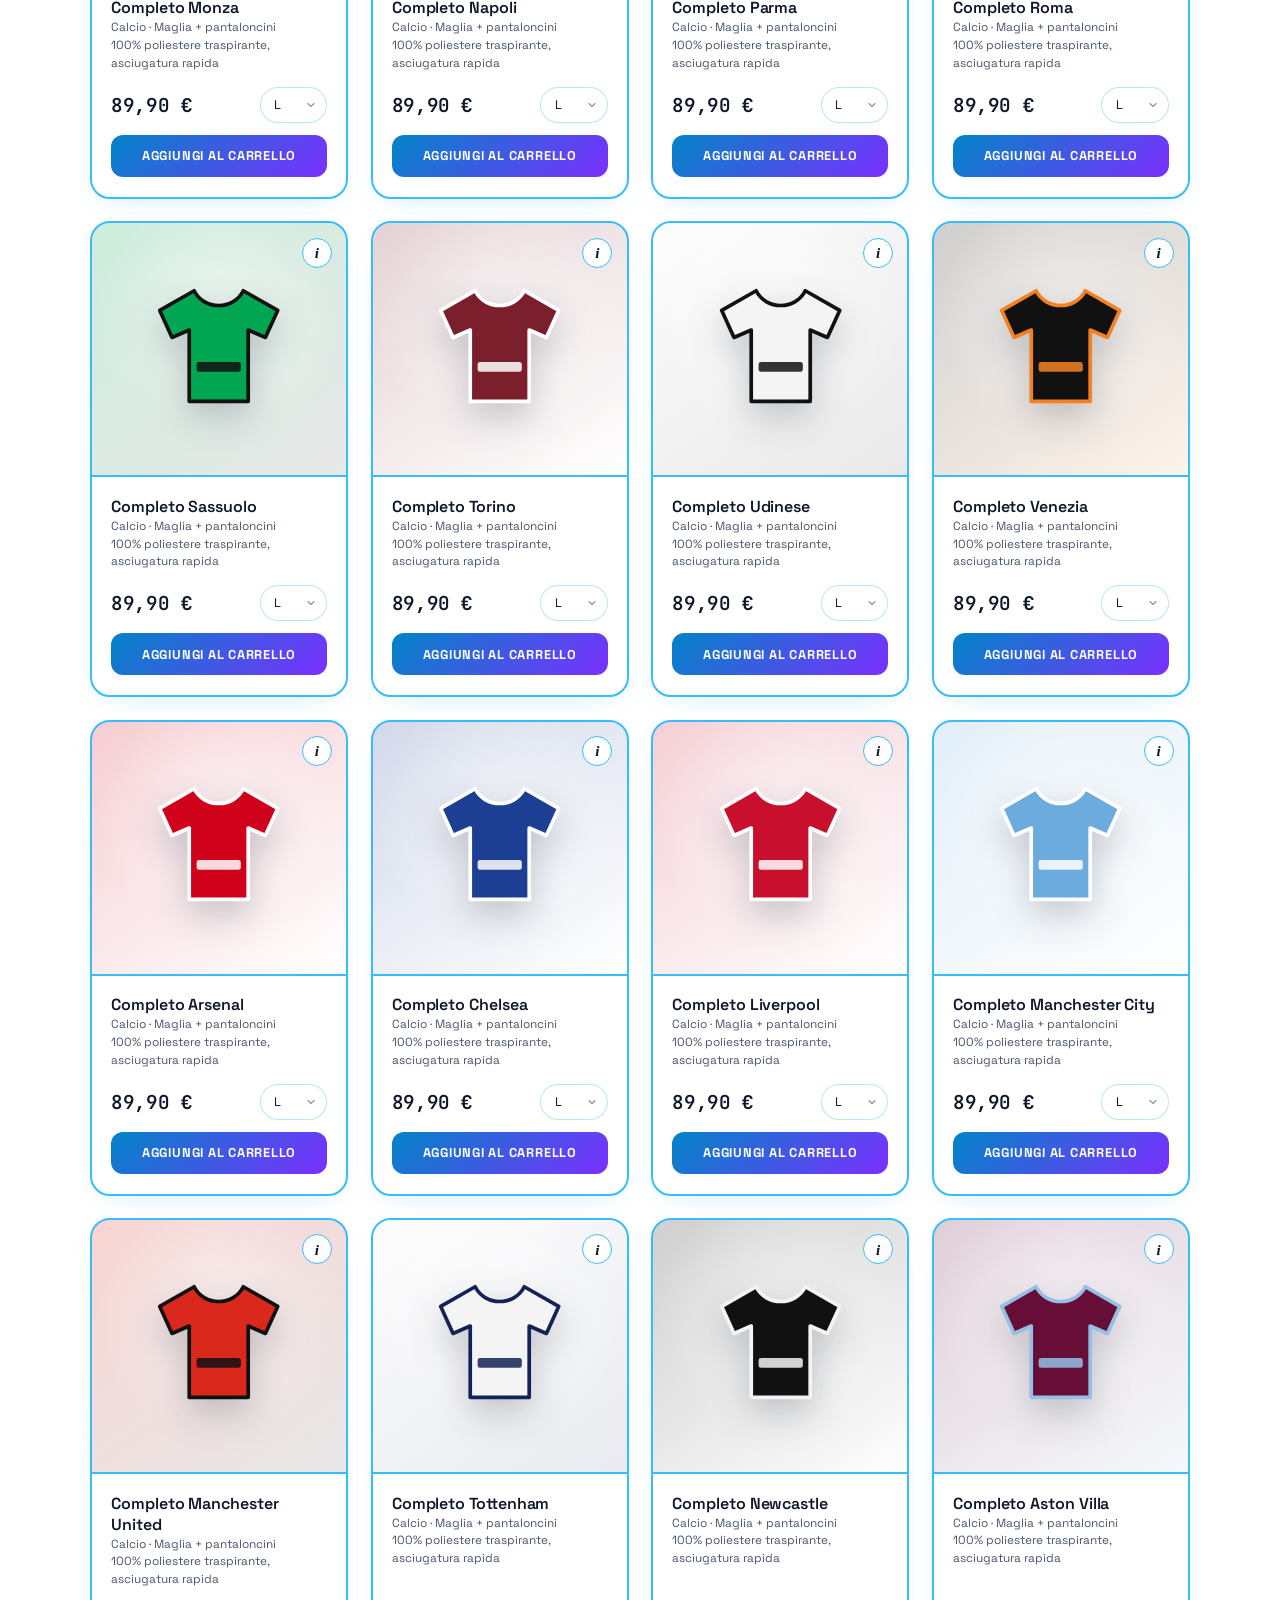
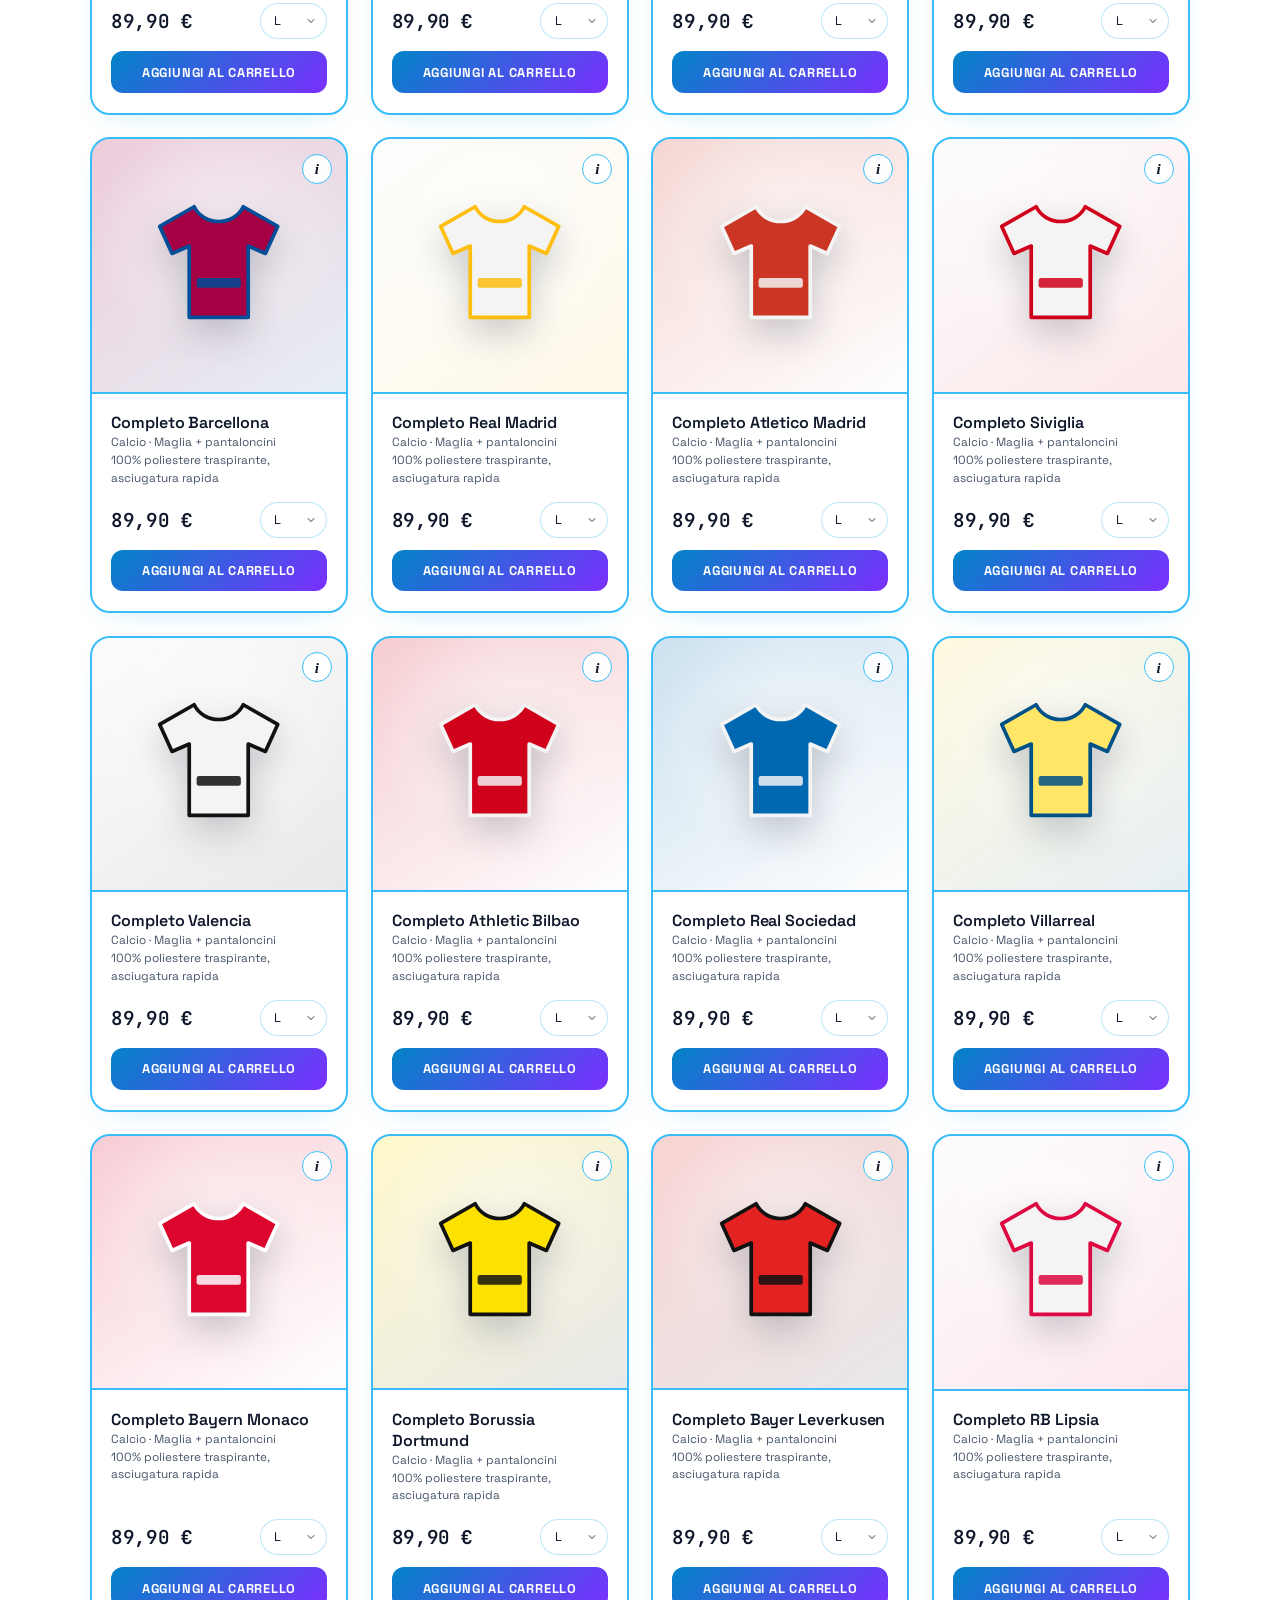
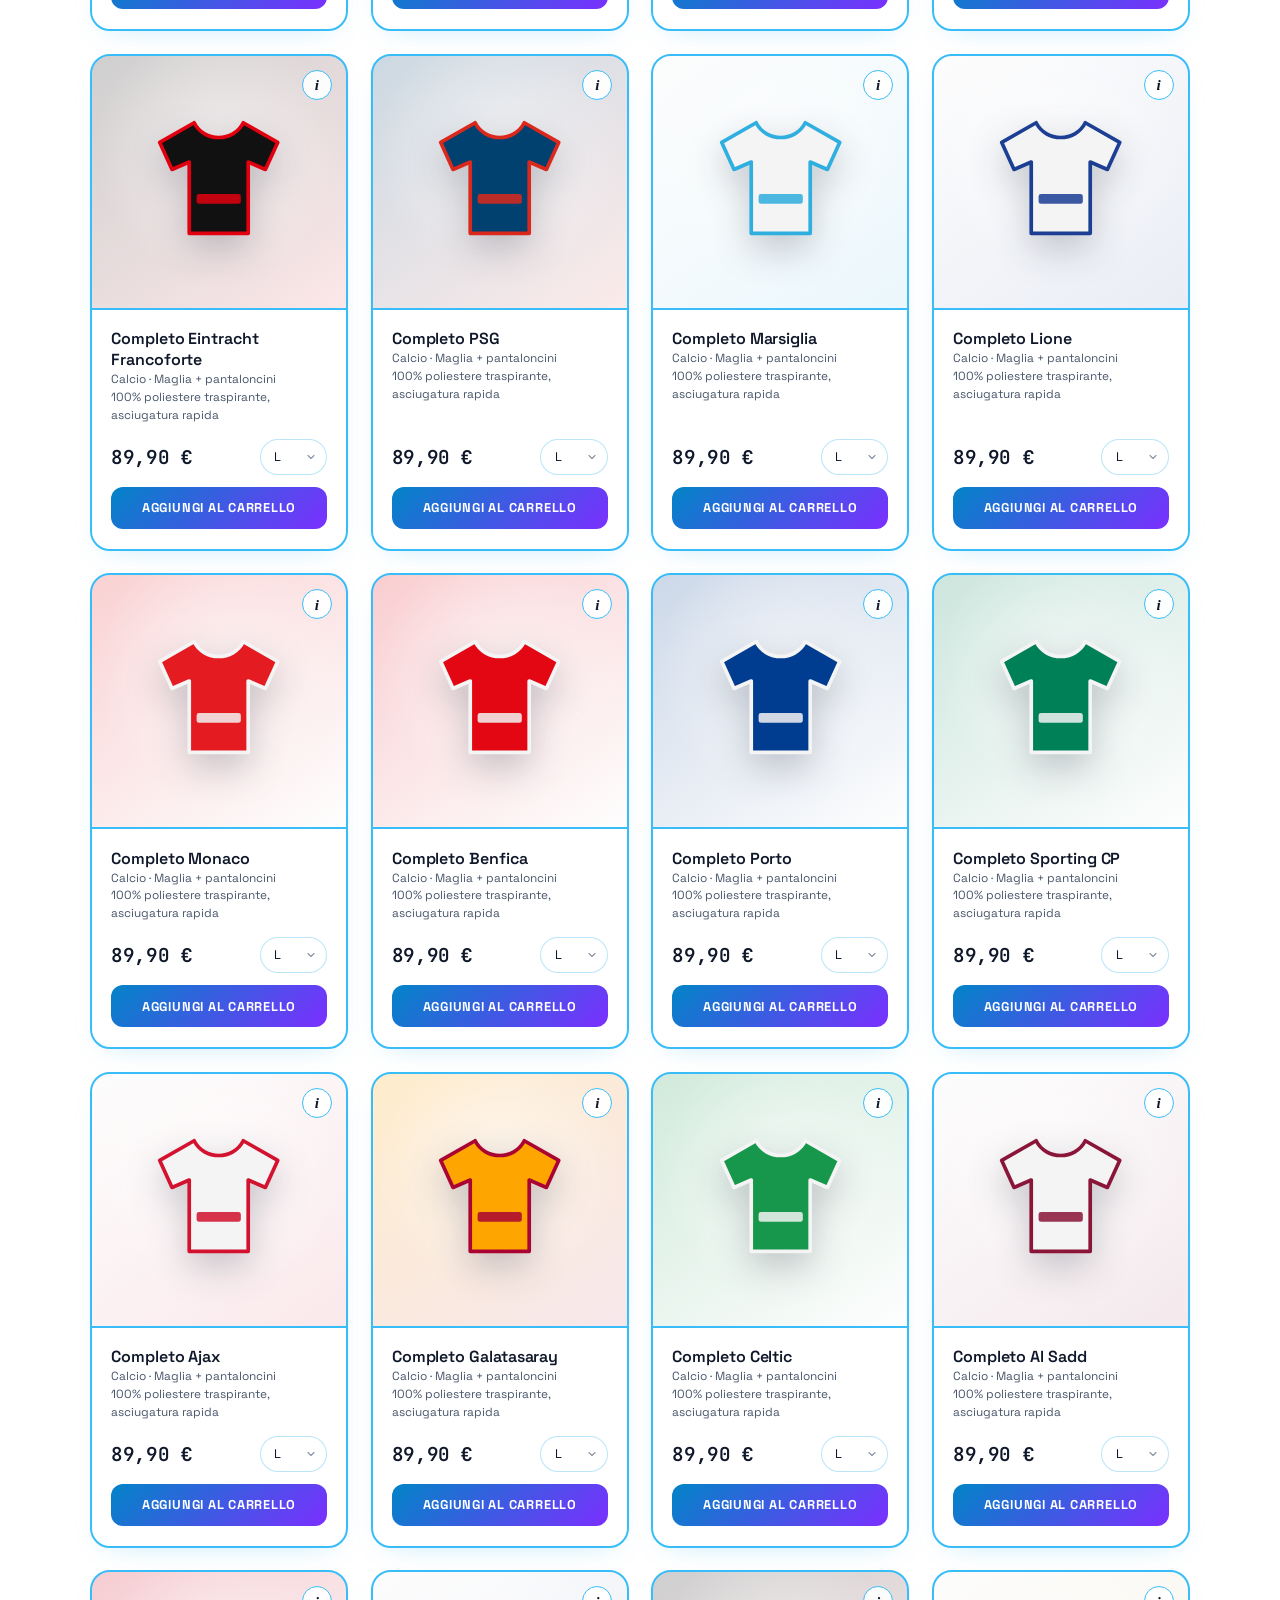
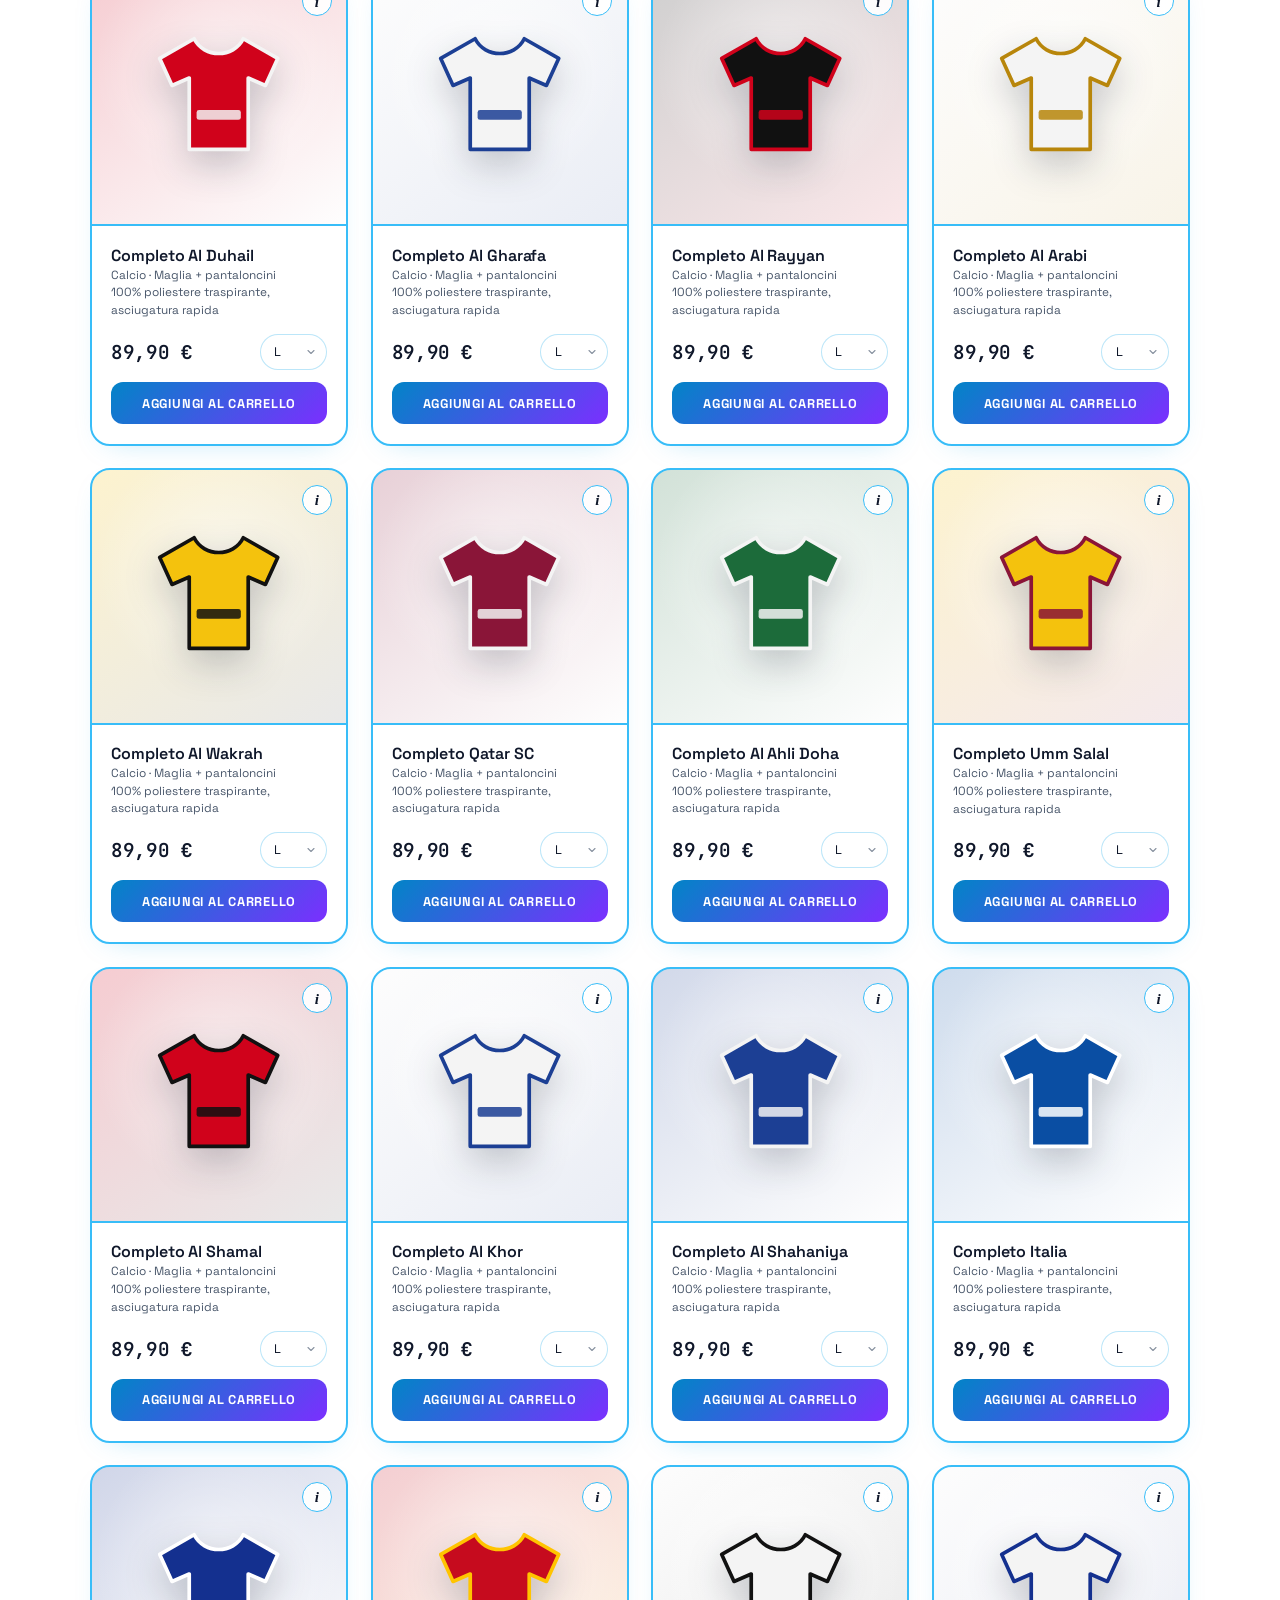
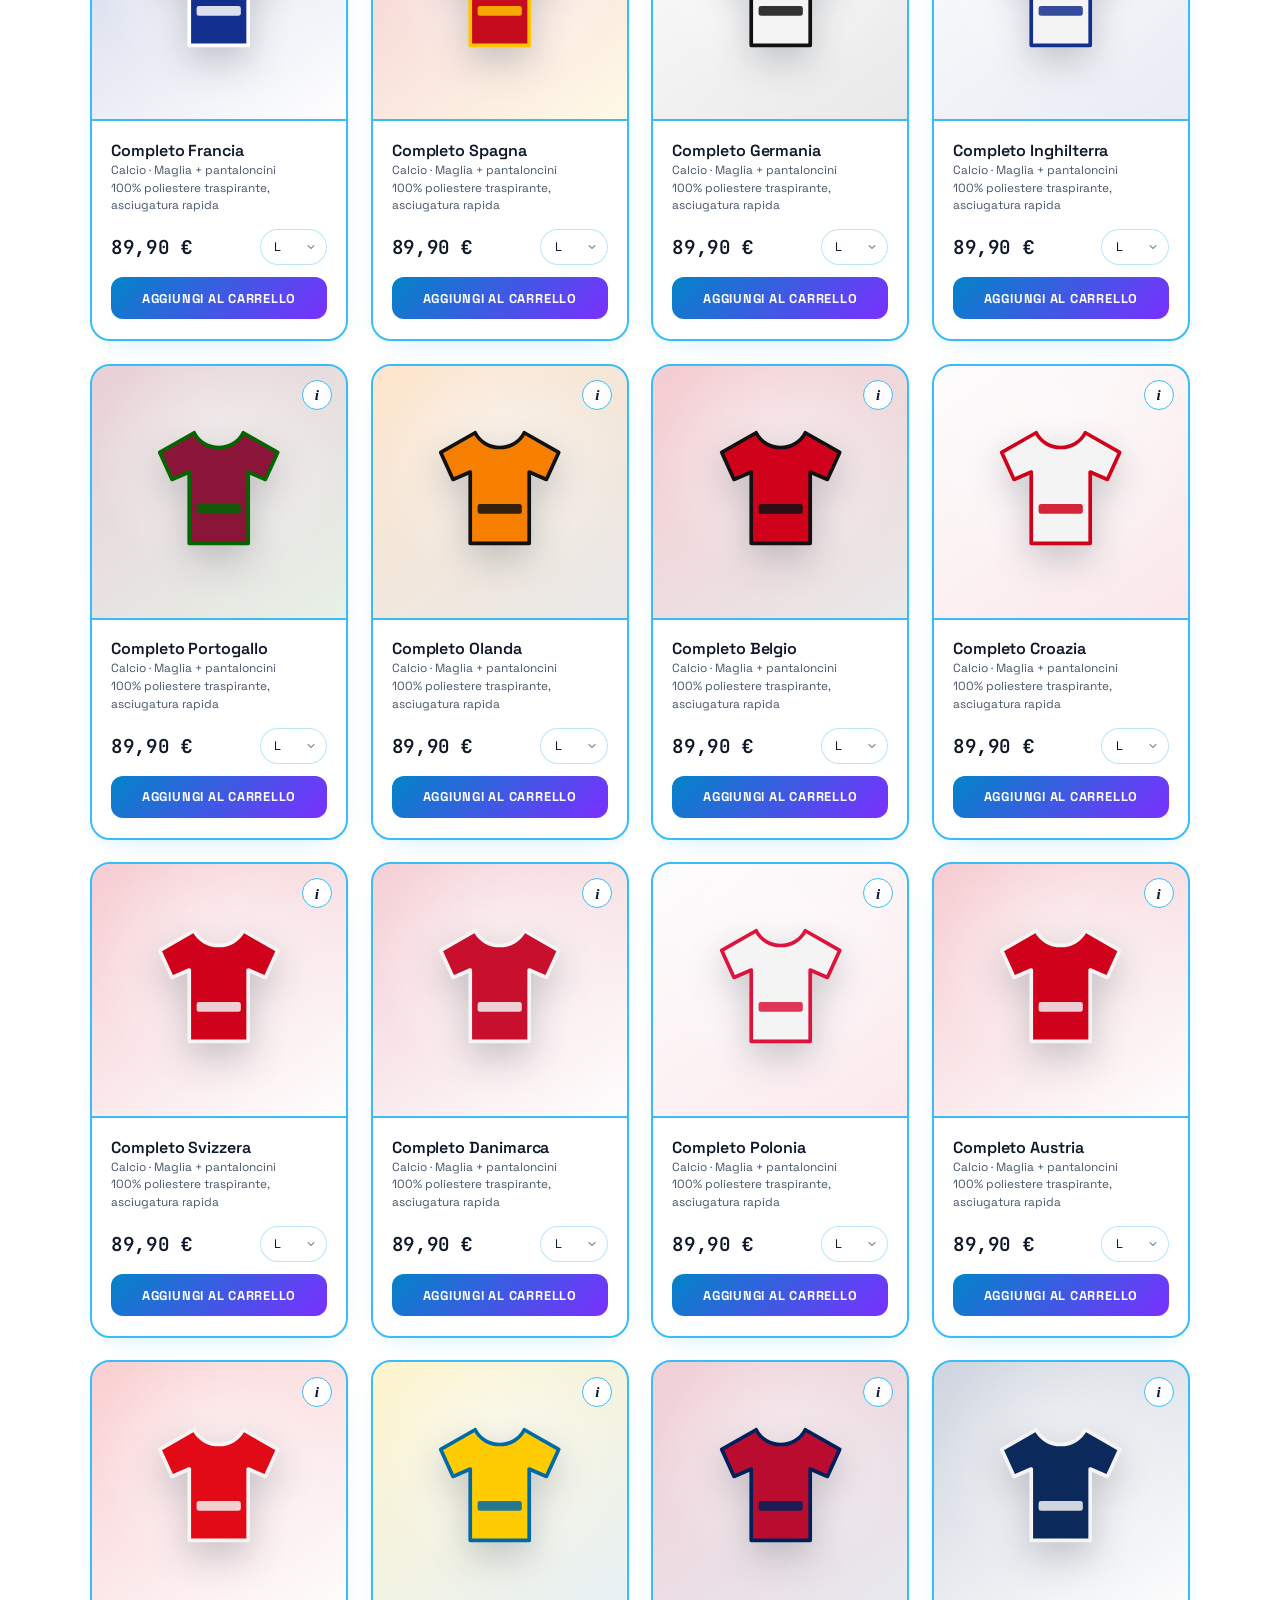
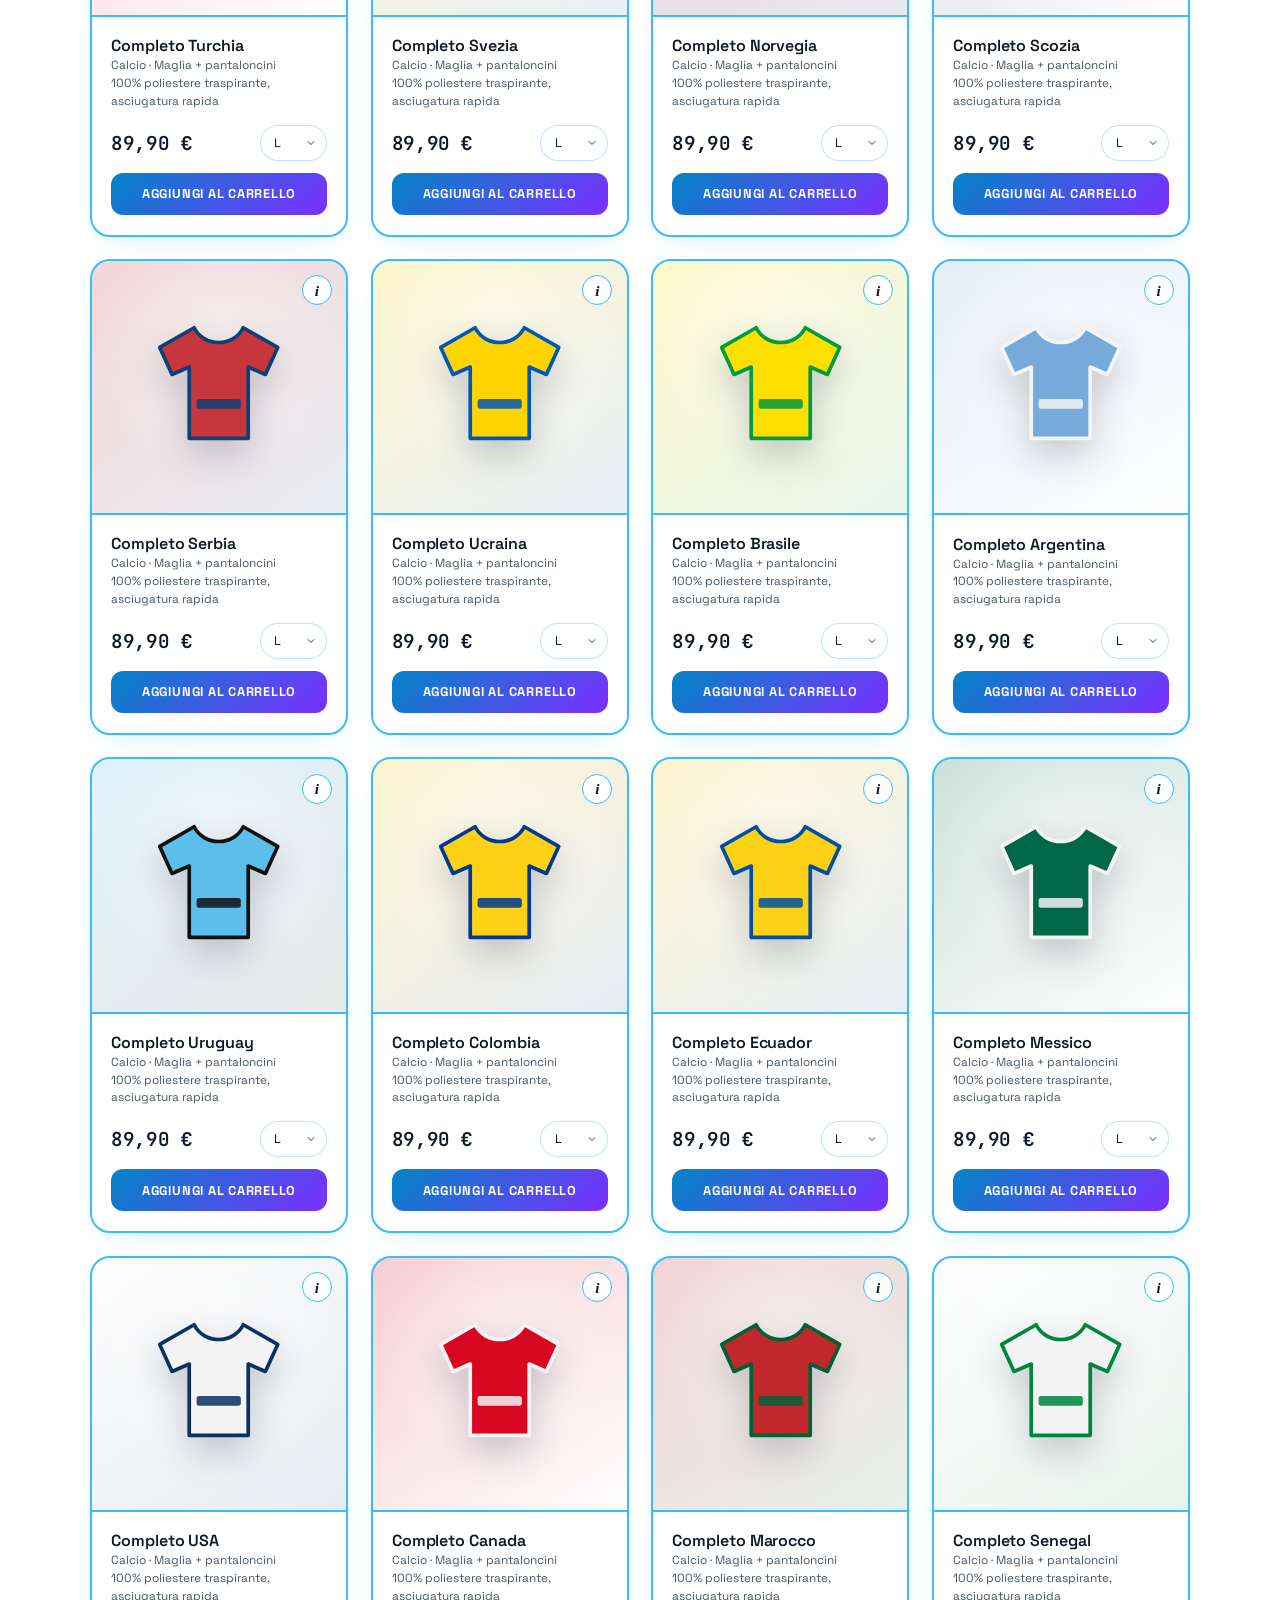
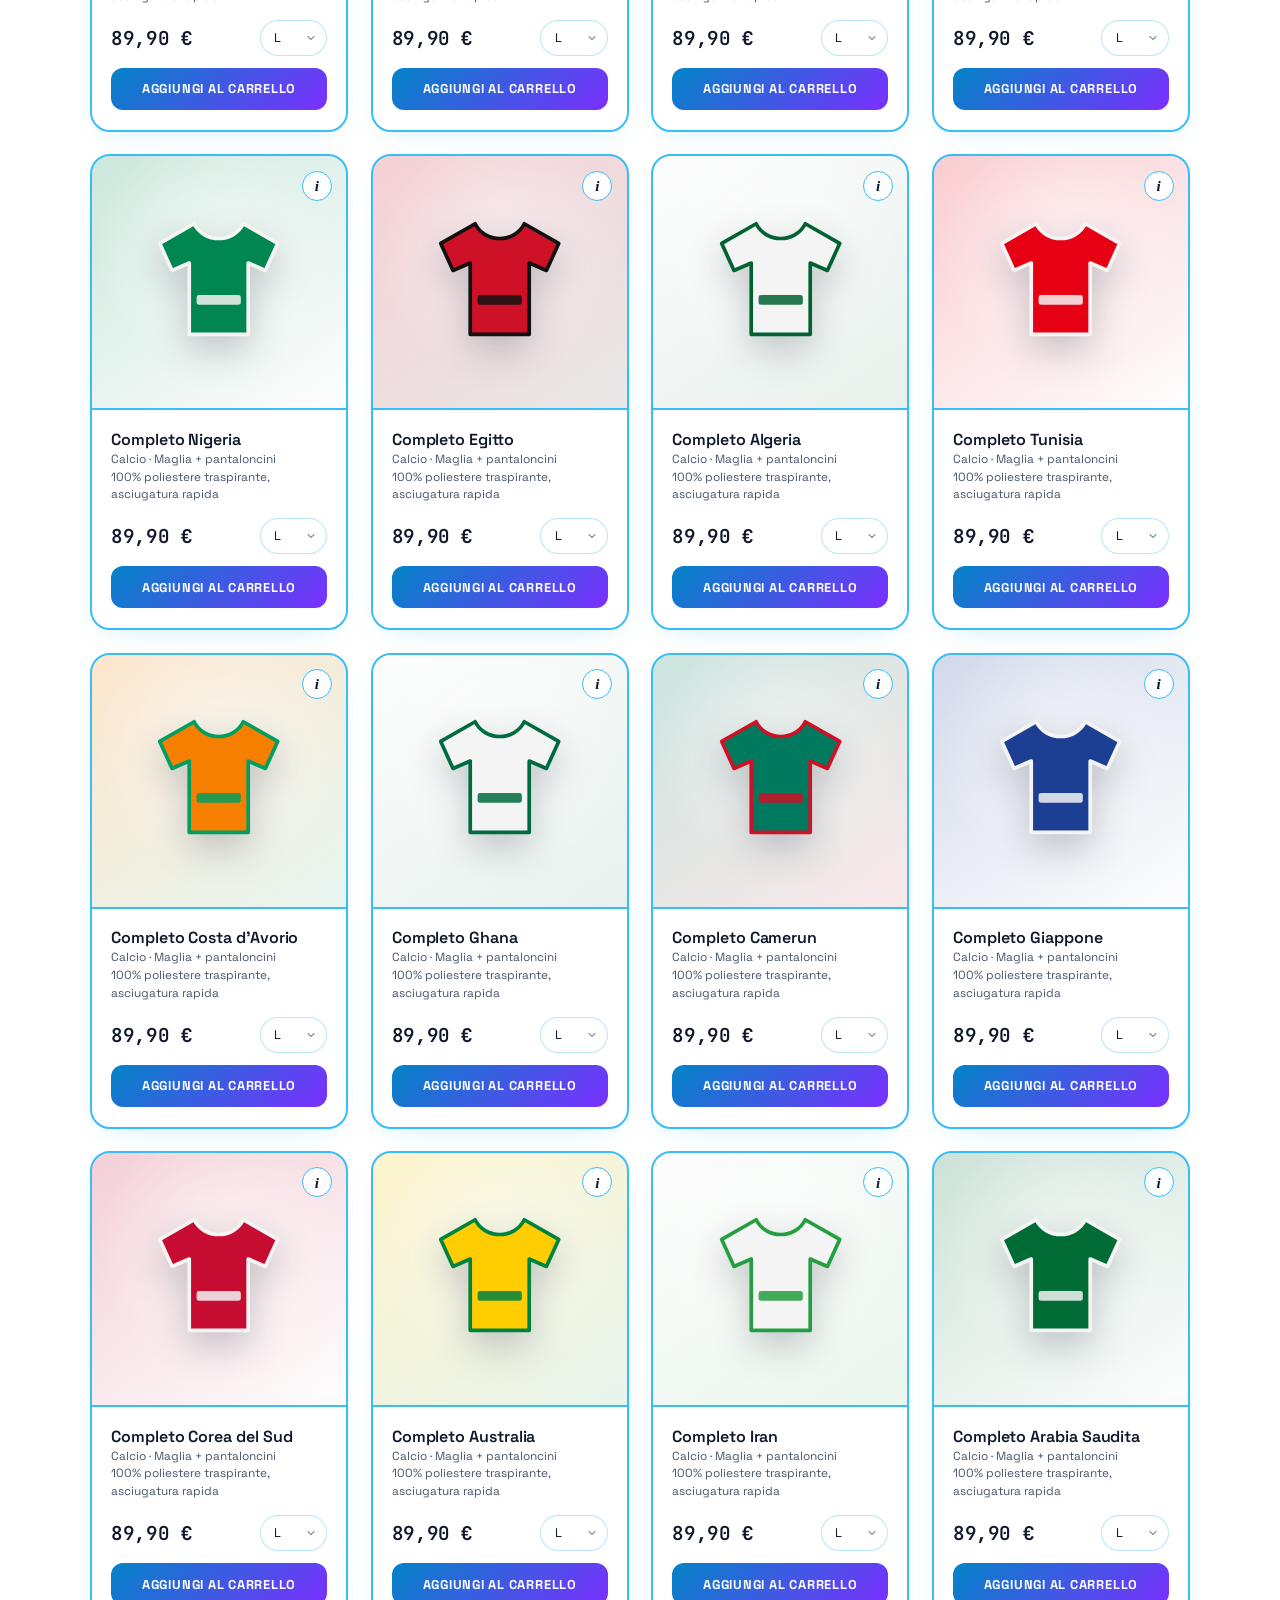
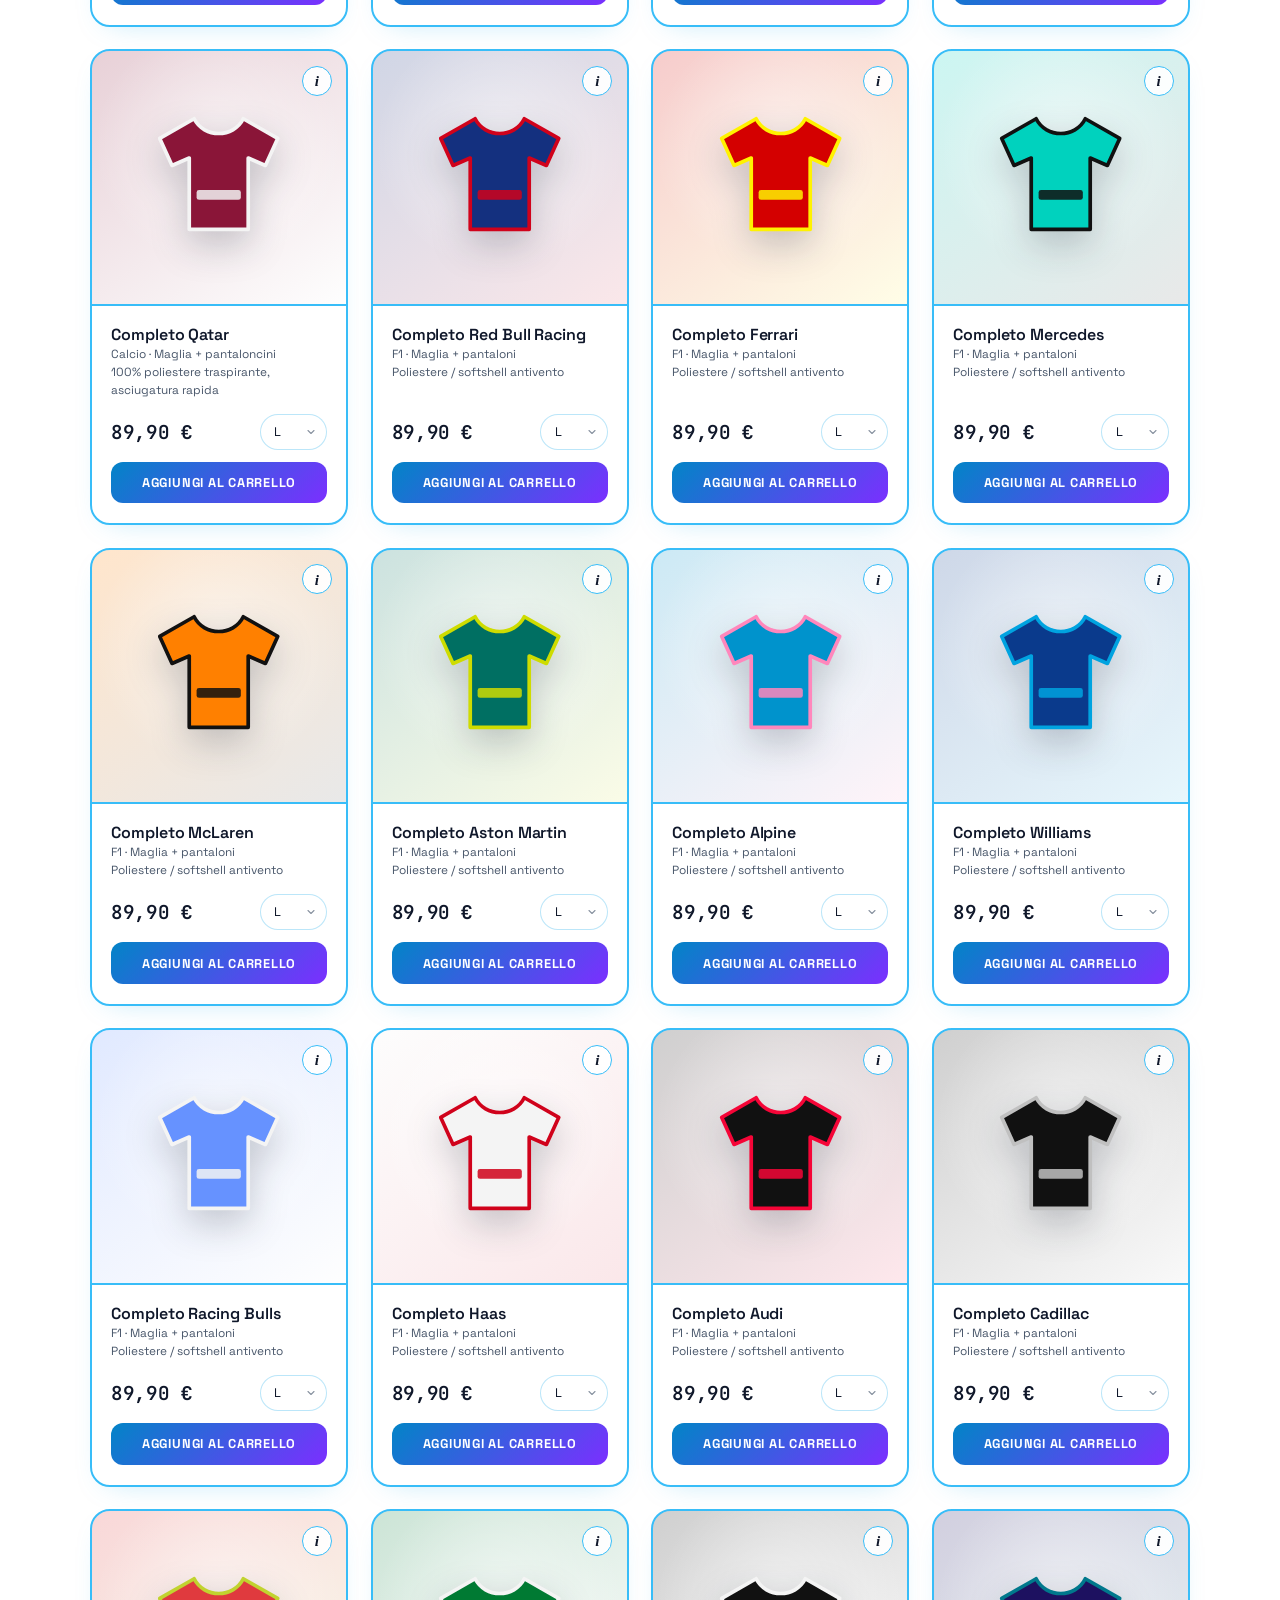
==== commit afe72503: "Add files via upload" ====
--- a/index.html
+++ b/index.html
@@ -8,8 +8,8 @@
 <link rel="preconnect" href="https://fonts.googleapis.com">
 <link href="https://fonts.googleapis.com/css2?family=Space+Grotesk:wght@400;500;600;700&family=JetBrains+Mono:wght@400;700&display=swap" rel="stylesheet">
 <script>try{document.documentElement.dataset.theme=localStorage.getItem("tema")||"light"}catch(e){document.documentElement.dataset.theme="light"}</script>
-<link rel="stylesheet" href="style.css">
-<link rel="stylesheet" href="shop.css">
+<link rel="stylesheet" href="style.css?v=2">
+<link rel="stylesheet" href="shop.css?v=2">
 </head>
 <body>
 <canvas id="bgc"></canvas>
@@ -90,7 +90,7 @@
   <a class="bp" id="checkout" href="#" target="_blank" rel="noopener">Ordina su WhatsApp</a>
 </aside>
 
-<script src="catalogo.js"></script>
-<script src="shop.js"></script>
+<script src="catalogo.js?v=2"></script>
+<script src="shop.js?v=2"></script>
 </body>
 </html>
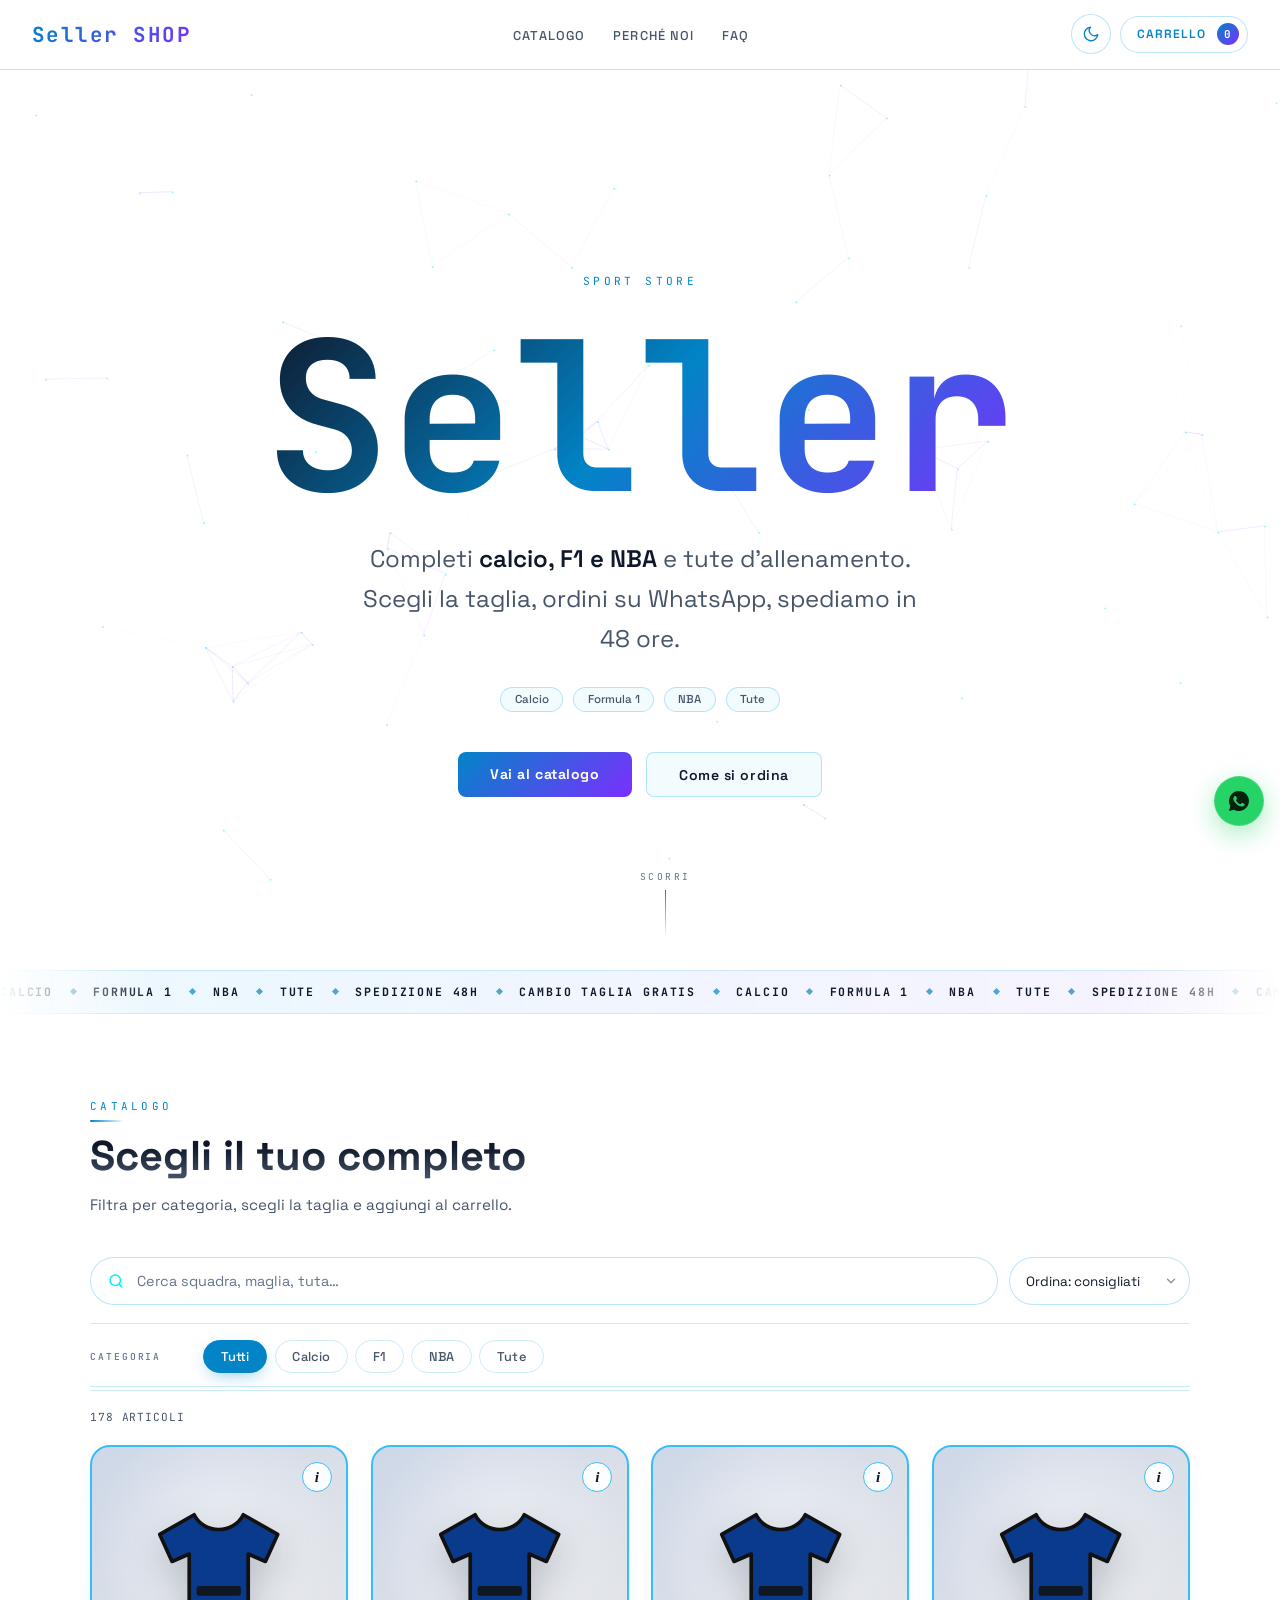
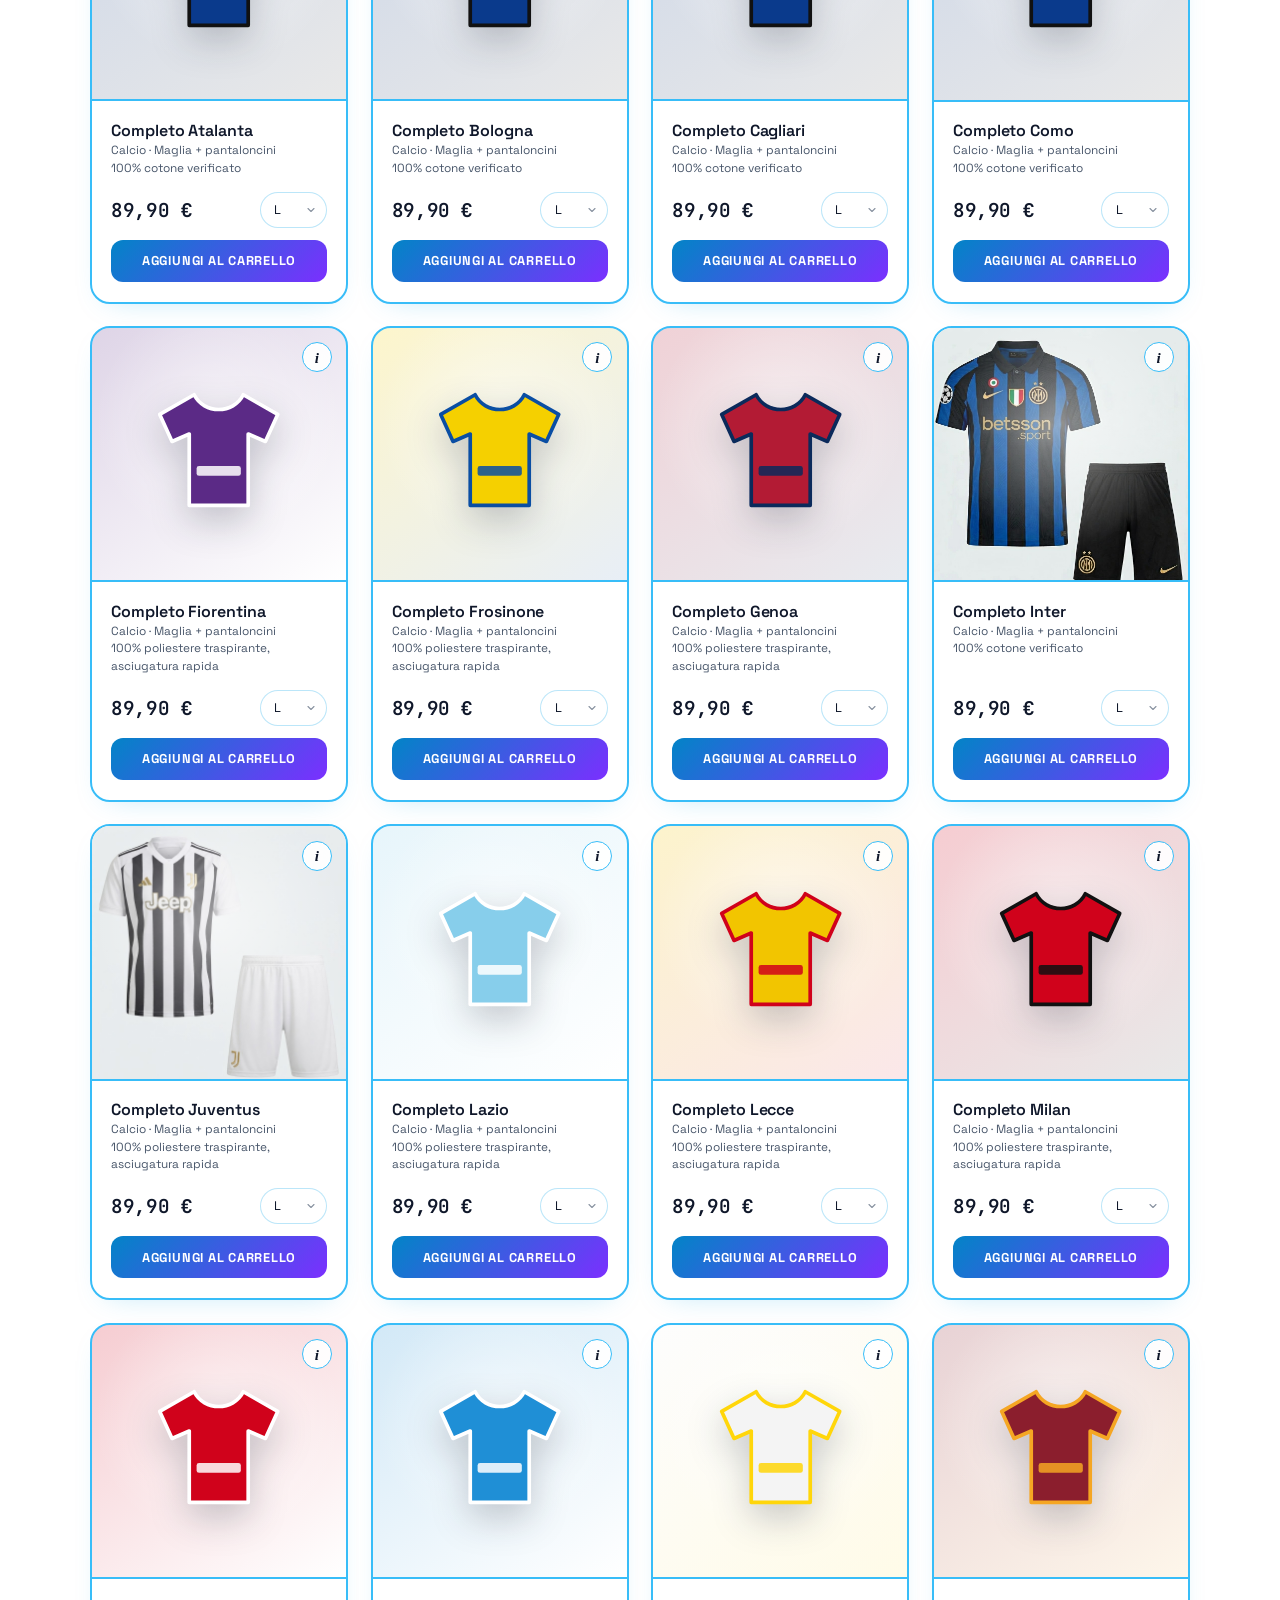
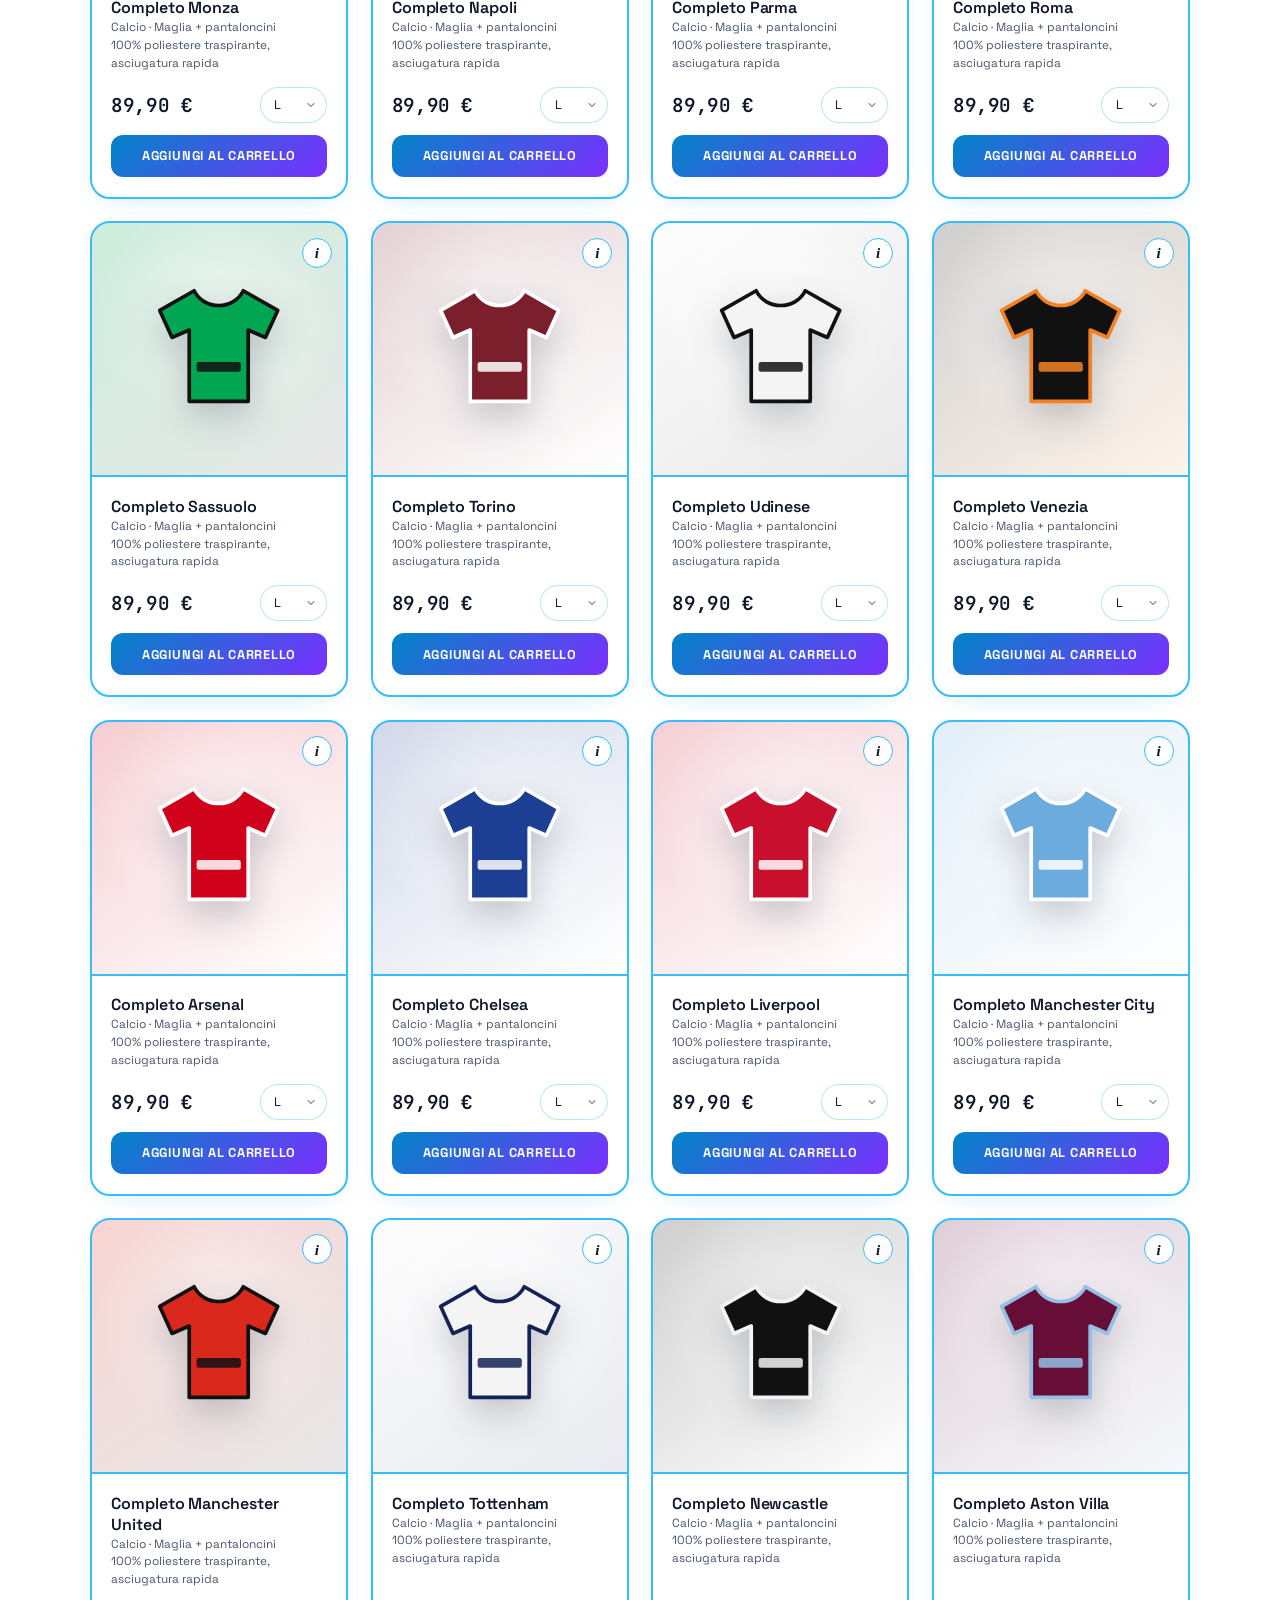
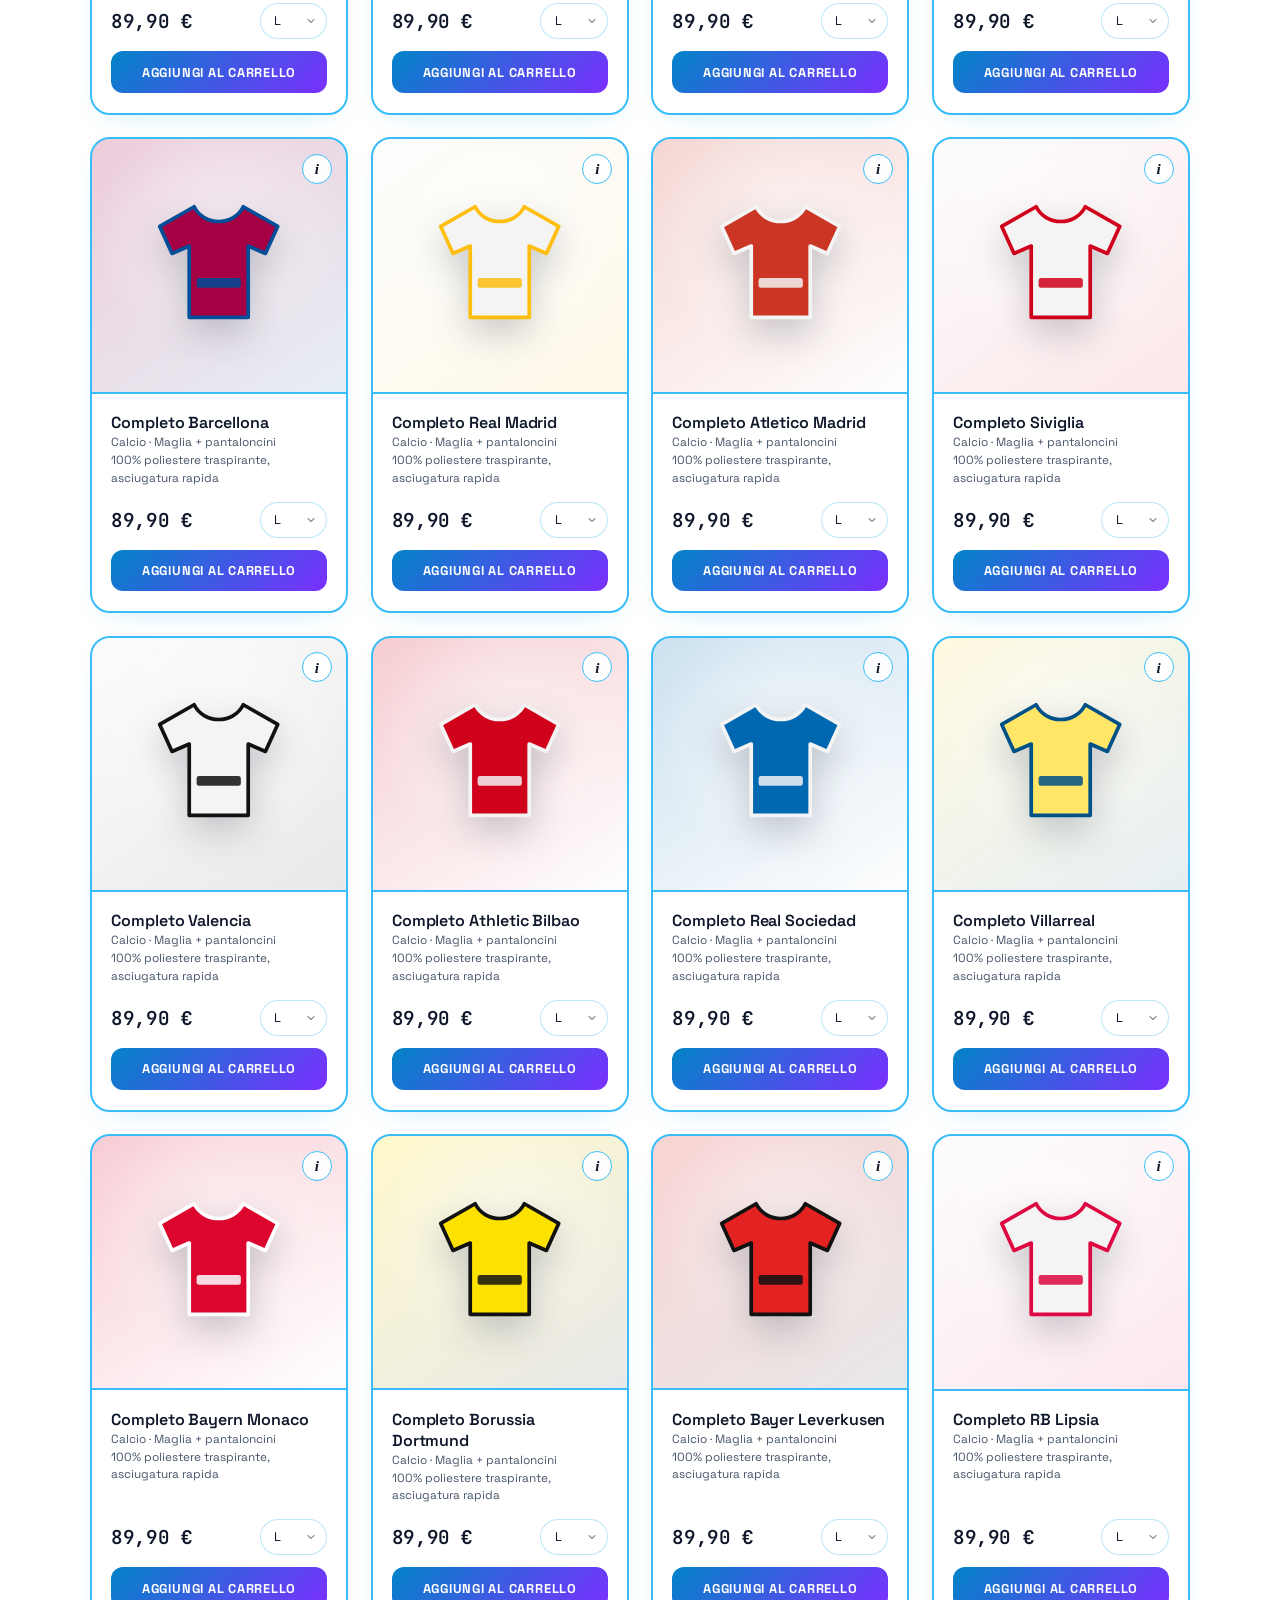
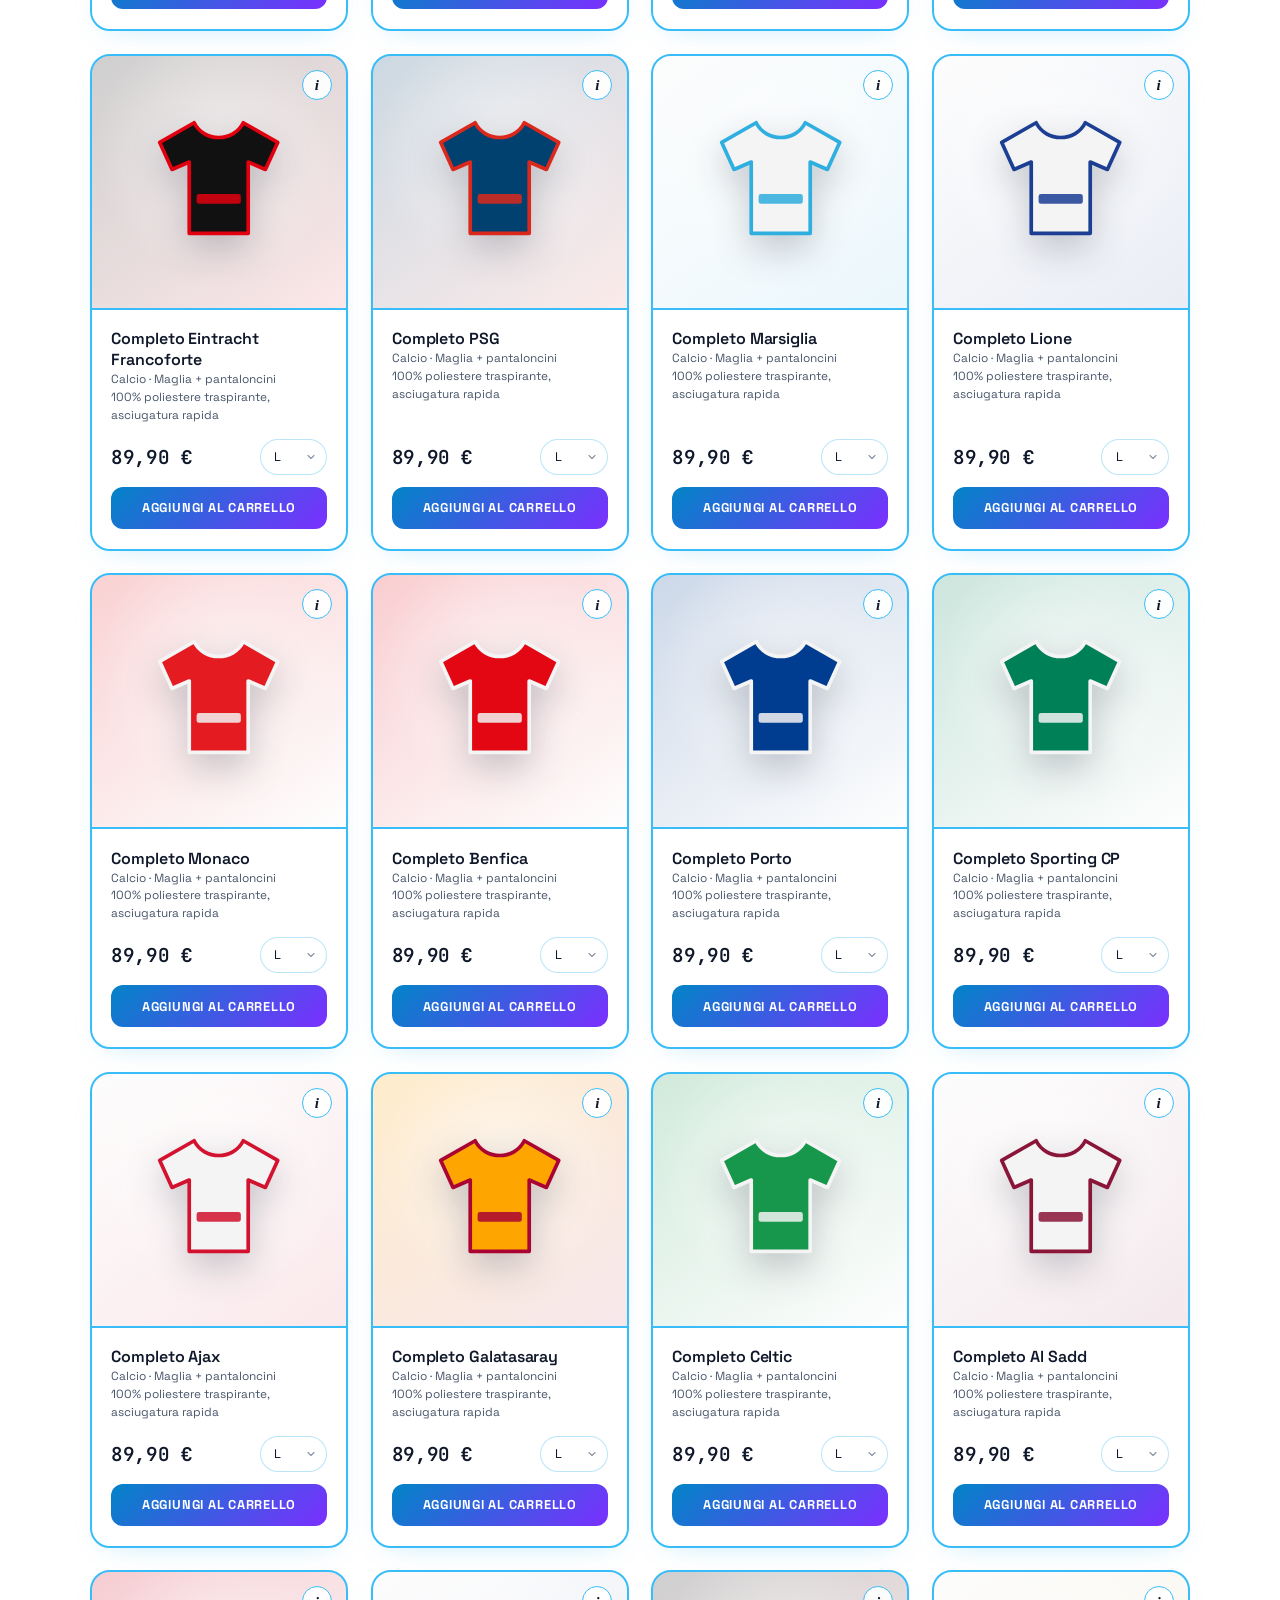
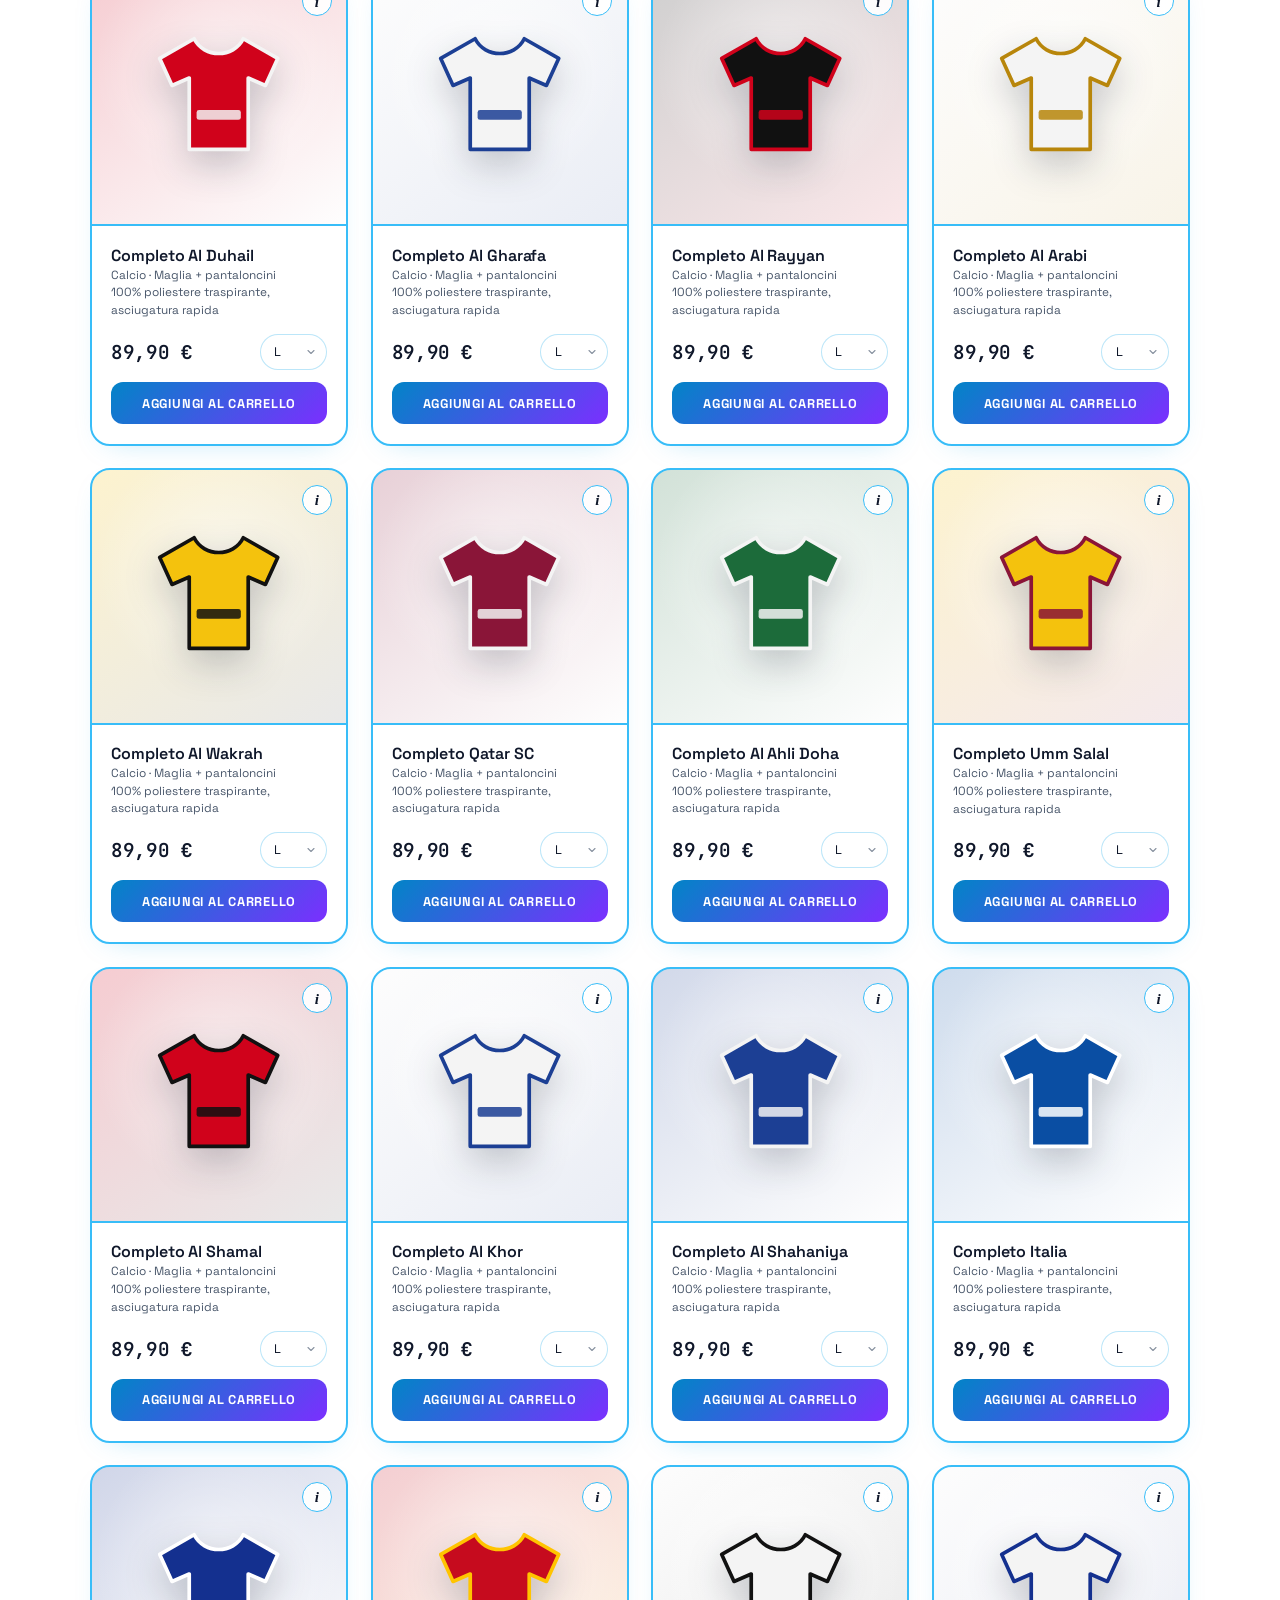
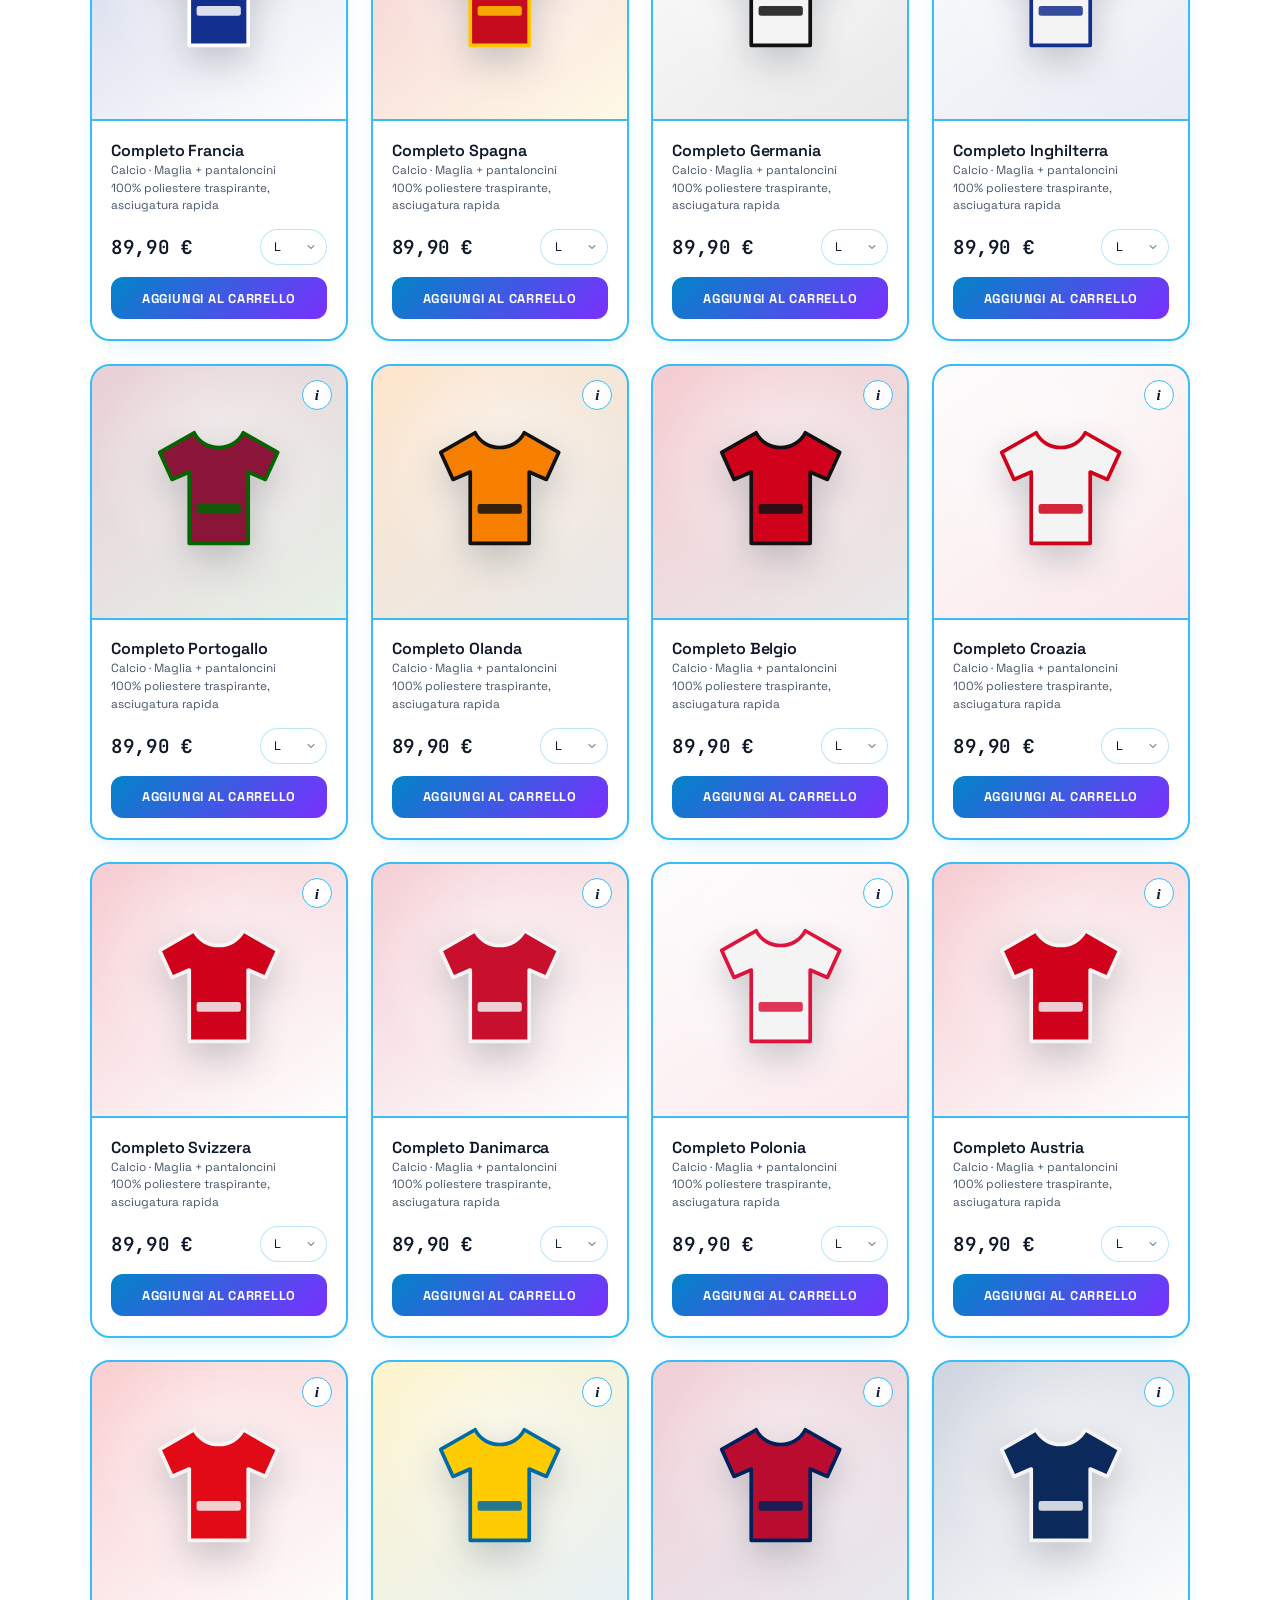
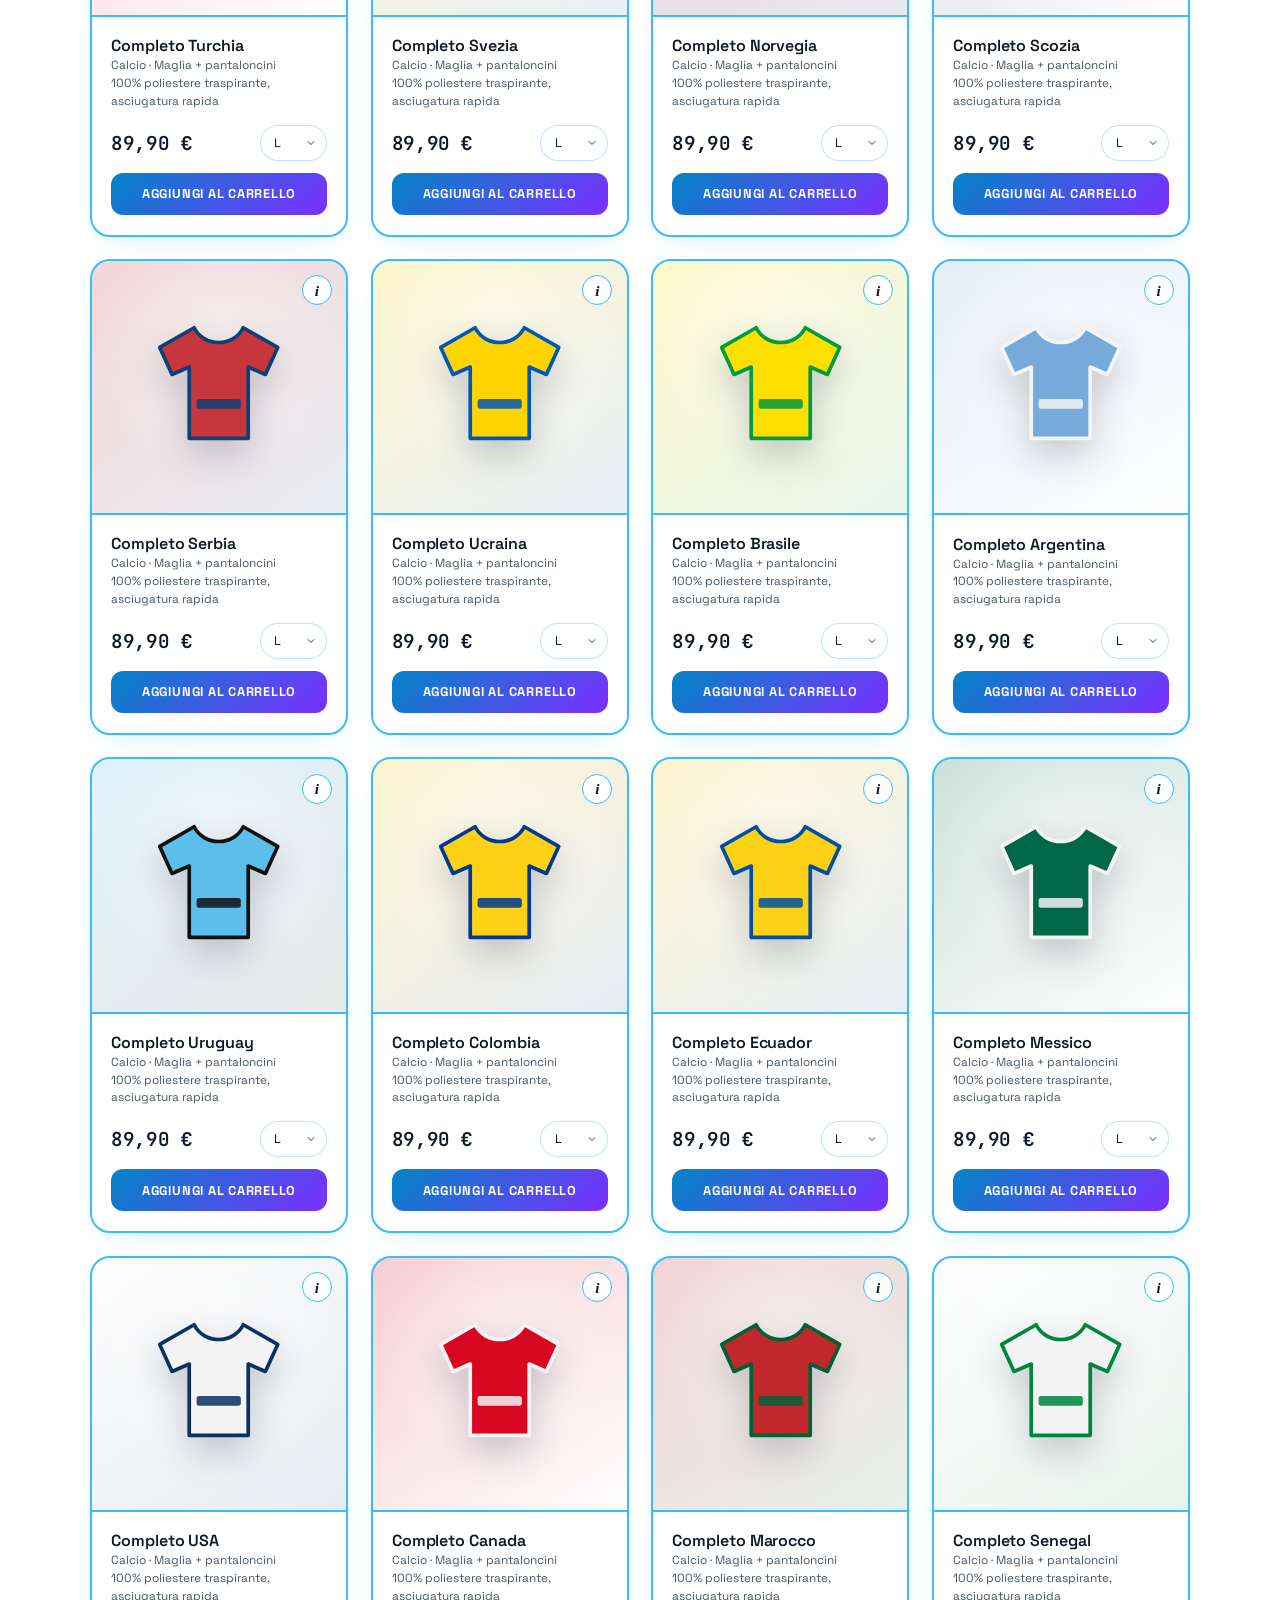
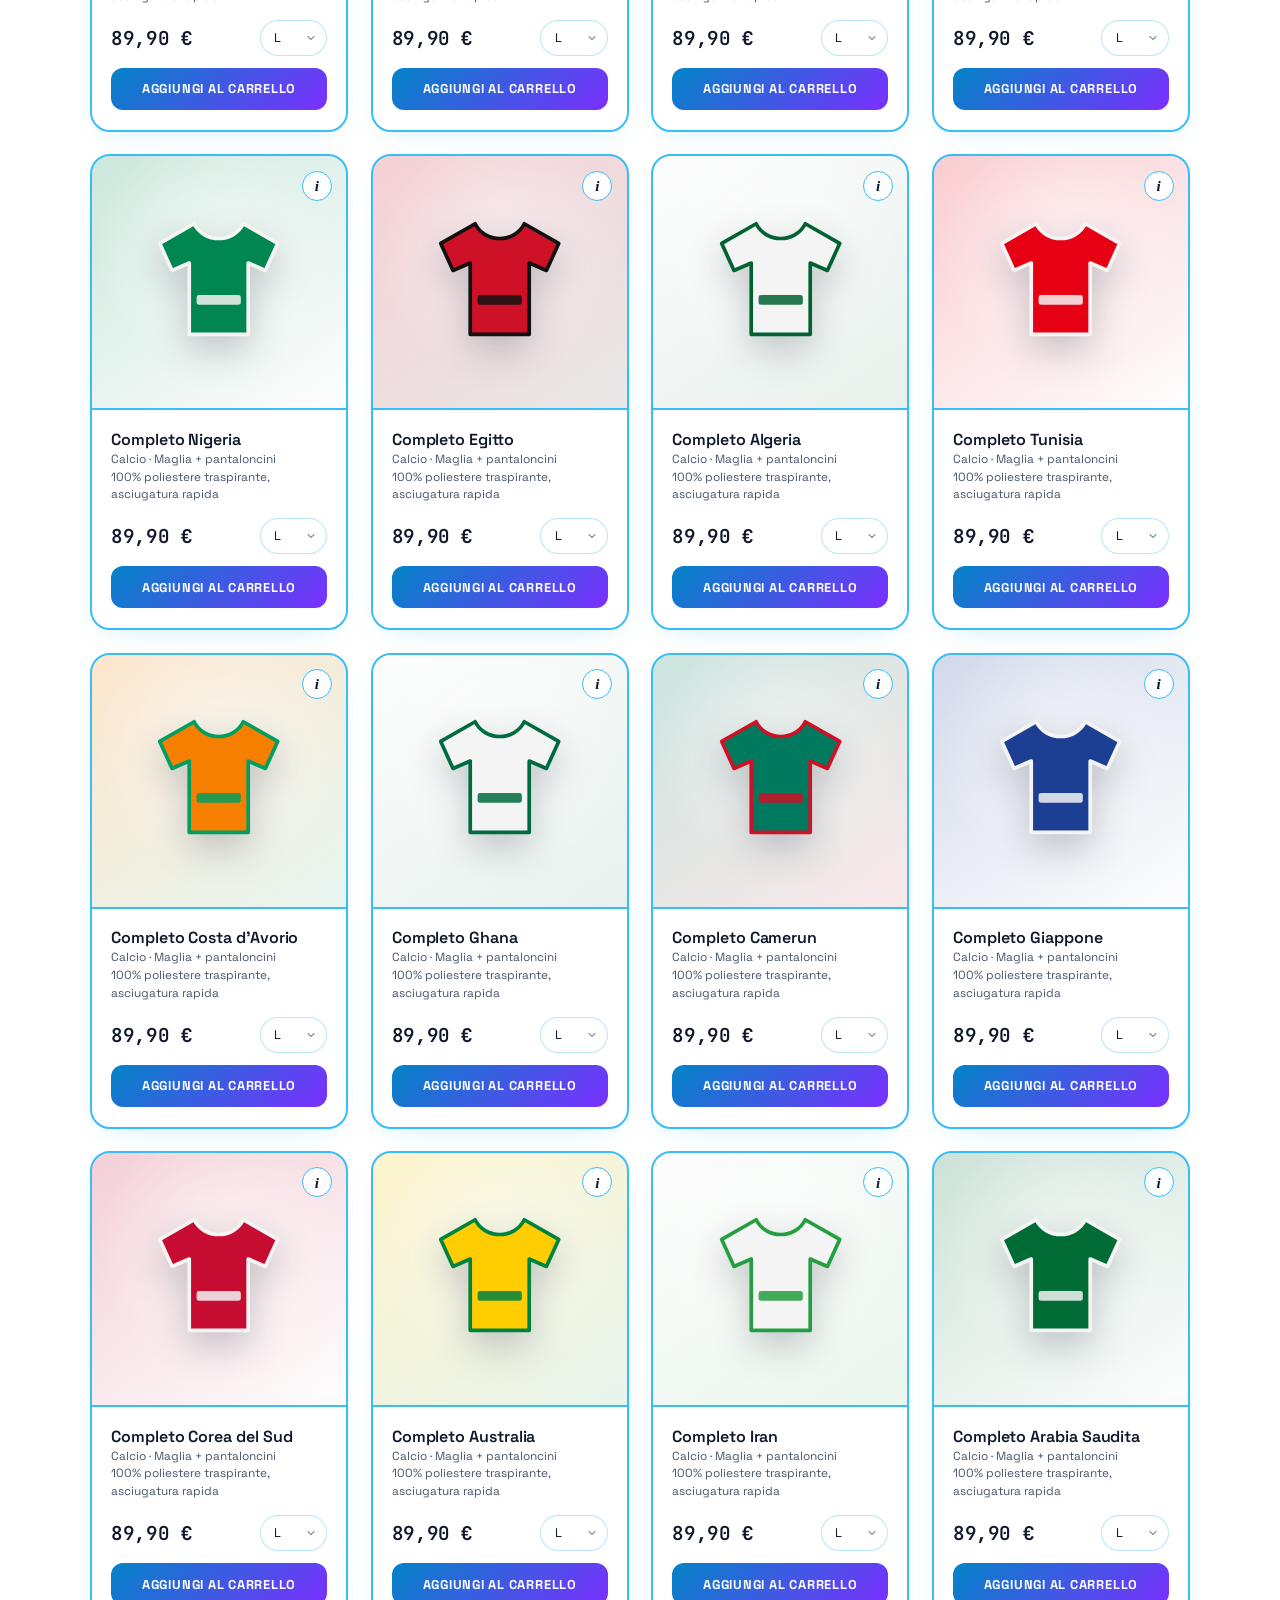
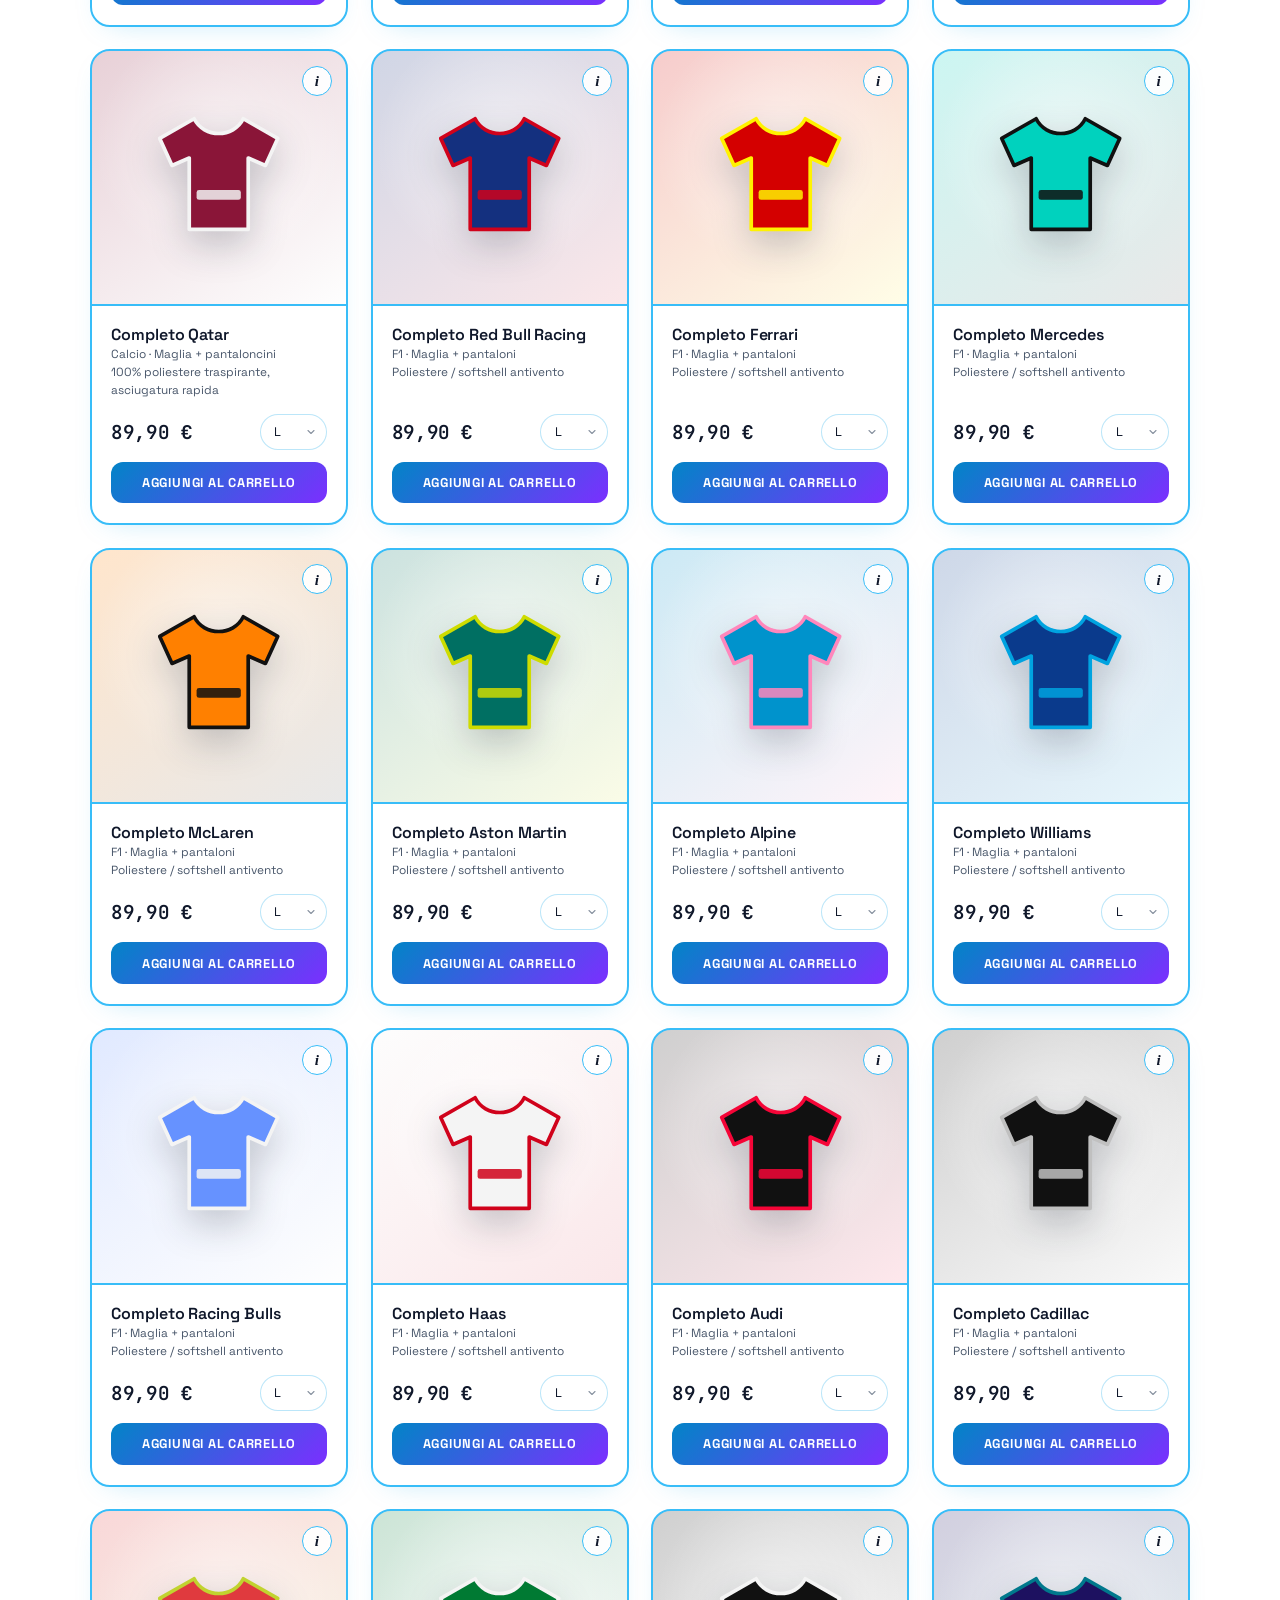
==== commit ff5a0297: "Add files via upload" ====
--- a/index.html
+++ b/index.html
@@ -8,8 +8,8 @@
 <link rel="preconnect" href="https://fonts.googleapis.com">
 <link href="https://fonts.googleapis.com/css2?family=Space+Grotesk:wght@400;500;600;700&family=JetBrains+Mono:wght@400;700&display=swap" rel="stylesheet">
 <script>try{document.documentElement.dataset.theme=localStorage.getItem("tema")||"light"}catch(e){document.documentElement.dataset.theme="light"}</script>
-<link rel="stylesheet" href="style.css?v=2">
-<link rel="stylesheet" href="shop.css?v=2">
+<link rel="stylesheet" href="style.css?v=3">
+<link rel="stylesheet" href="shop.css?v=3">
 </head>
 <body>
 <canvas id="bgc"></canvas>
@@ -90,7 +90,7 @@
   <a class="bp" id="checkout" href="#" target="_blank" rel="noopener">Ordina su WhatsApp</a>
 </aside>
 
-<script src="catalogo.js?v=2"></script>
-<script src="shop.js?v=2"></script>
+<script src="catalogo.js?v=3"></script>
+<script src="shop.js?v=3"></script>
 </body>
 </html>
--- a/shop.css
+++ b/shop.css
@@ -219,3 +219,21 @@
 html[data-theme="light"] .tgl .i-sun{display:none}
 html[data-theme="light"] .tgl .i-moon{display:block}
 html[data-theme="light"] .tgl{background:#fff}
+
+/* ═══ Mobile: navbar compatta con pulsante giorno/notte ═══ */
+@media(max-width:560px){
+  nav{padding:.7rem 1rem}
+  .nl{font-size:1.05rem;letter-spacing:.08em}
+  .nr{gap:.45rem}
+  .tgl{width:36px;height:36px}
+  .tgl svg{width:16px;height:16px}
+  nav .nsb{padding:.35rem .4rem .35rem .8rem;gap:.5rem;font-size:.68rem}
+}
+@media(max-width:360px){
+  .nl{font-size:.92rem;letter-spacing:.04em}
+  nav .nsb{padding:.3rem .35rem .3rem .65rem}
+}
+
+/* Ombra del carrello solo quando è aperto (evita la sfumatura grigia a destra) */
+html[data-theme="light"] #drawer{box-shadow:none}
+html[data-theme="light"] #drawer.open{box-shadow:-30px 0 80px -30px rgba(15,23,42,.35)}
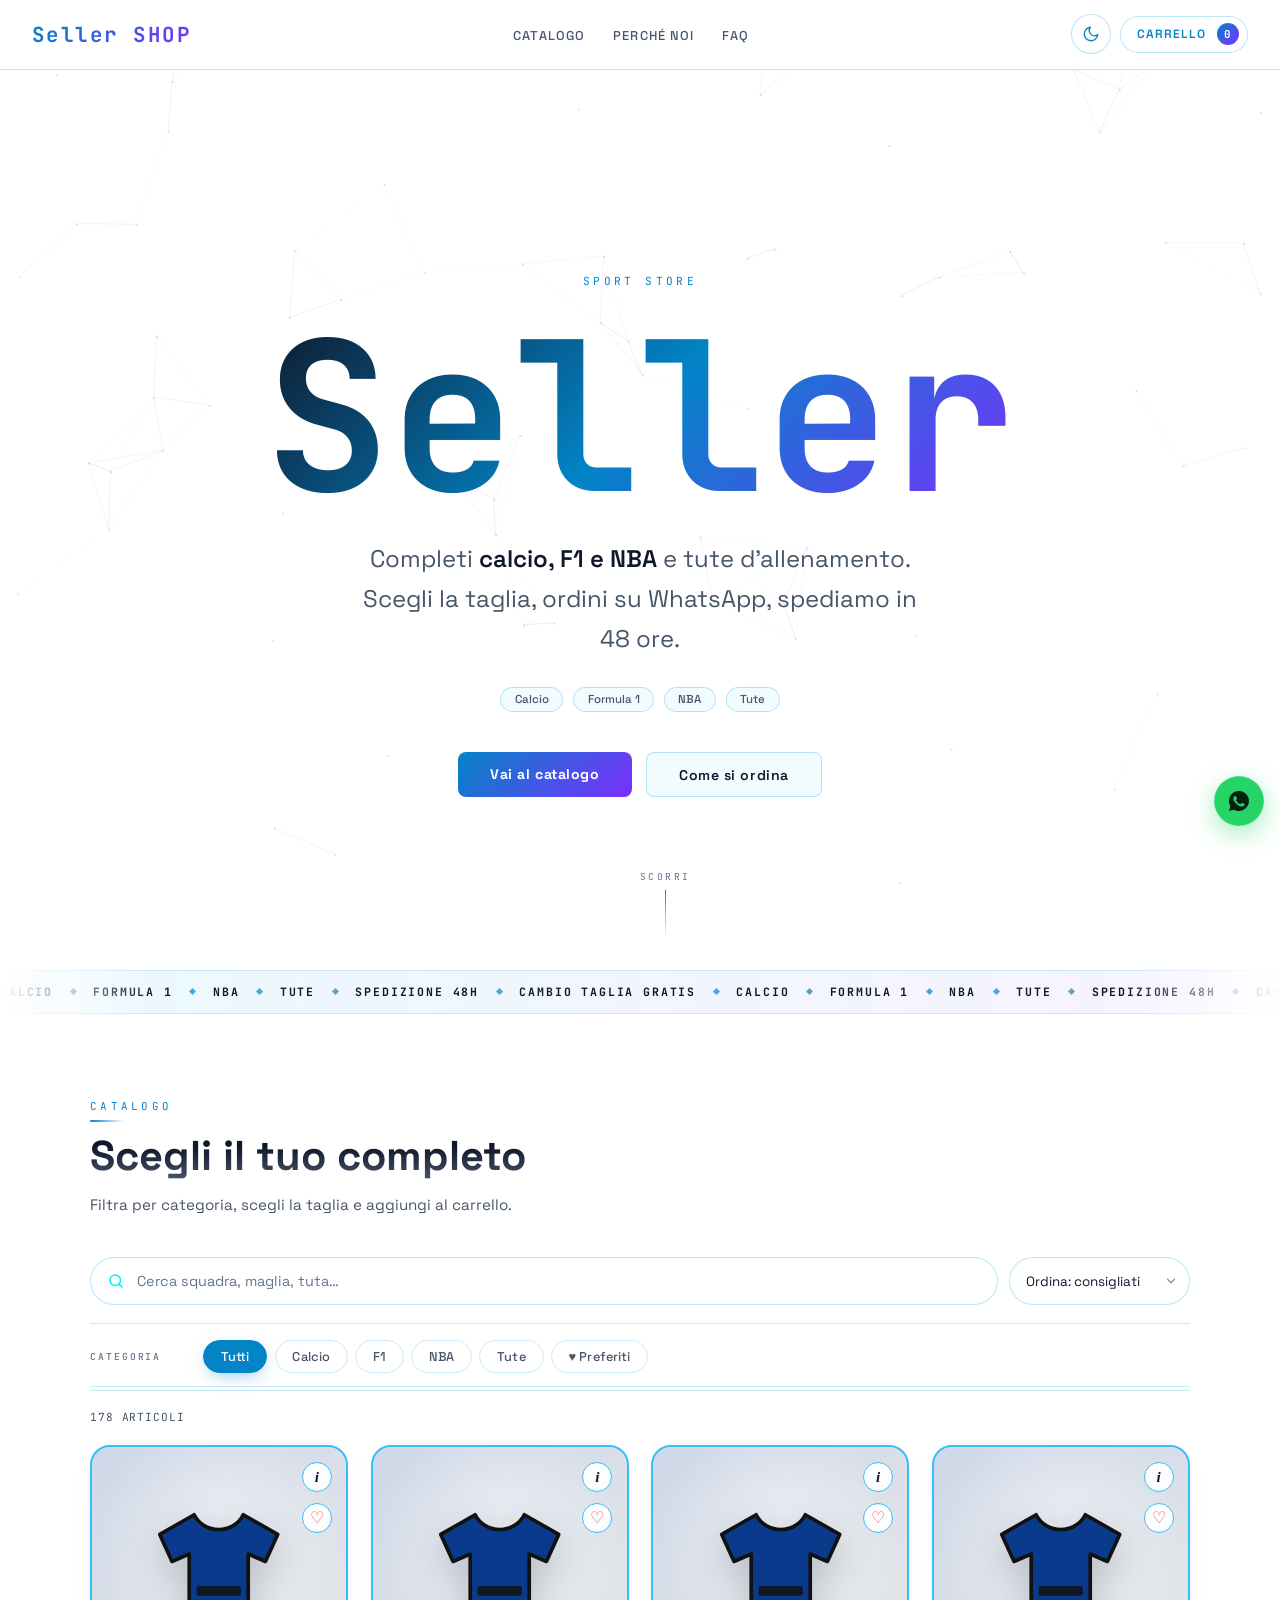
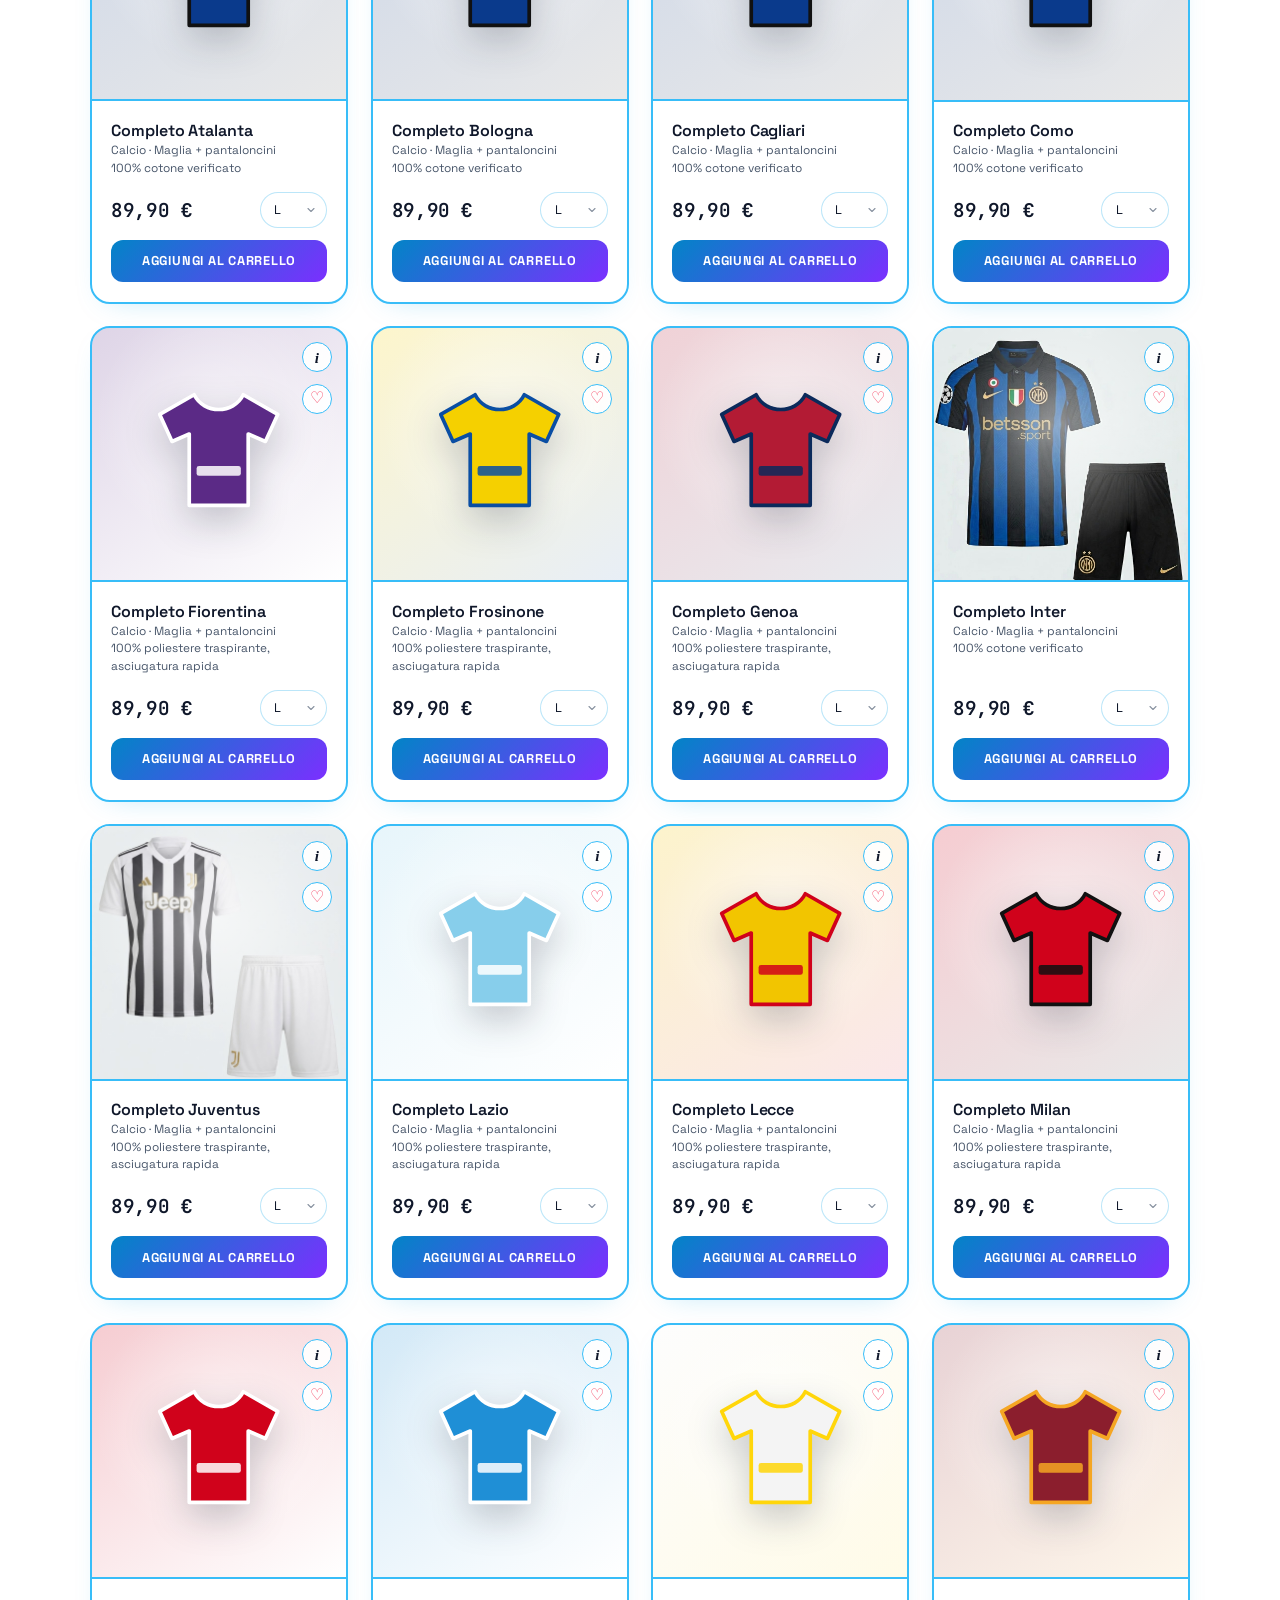
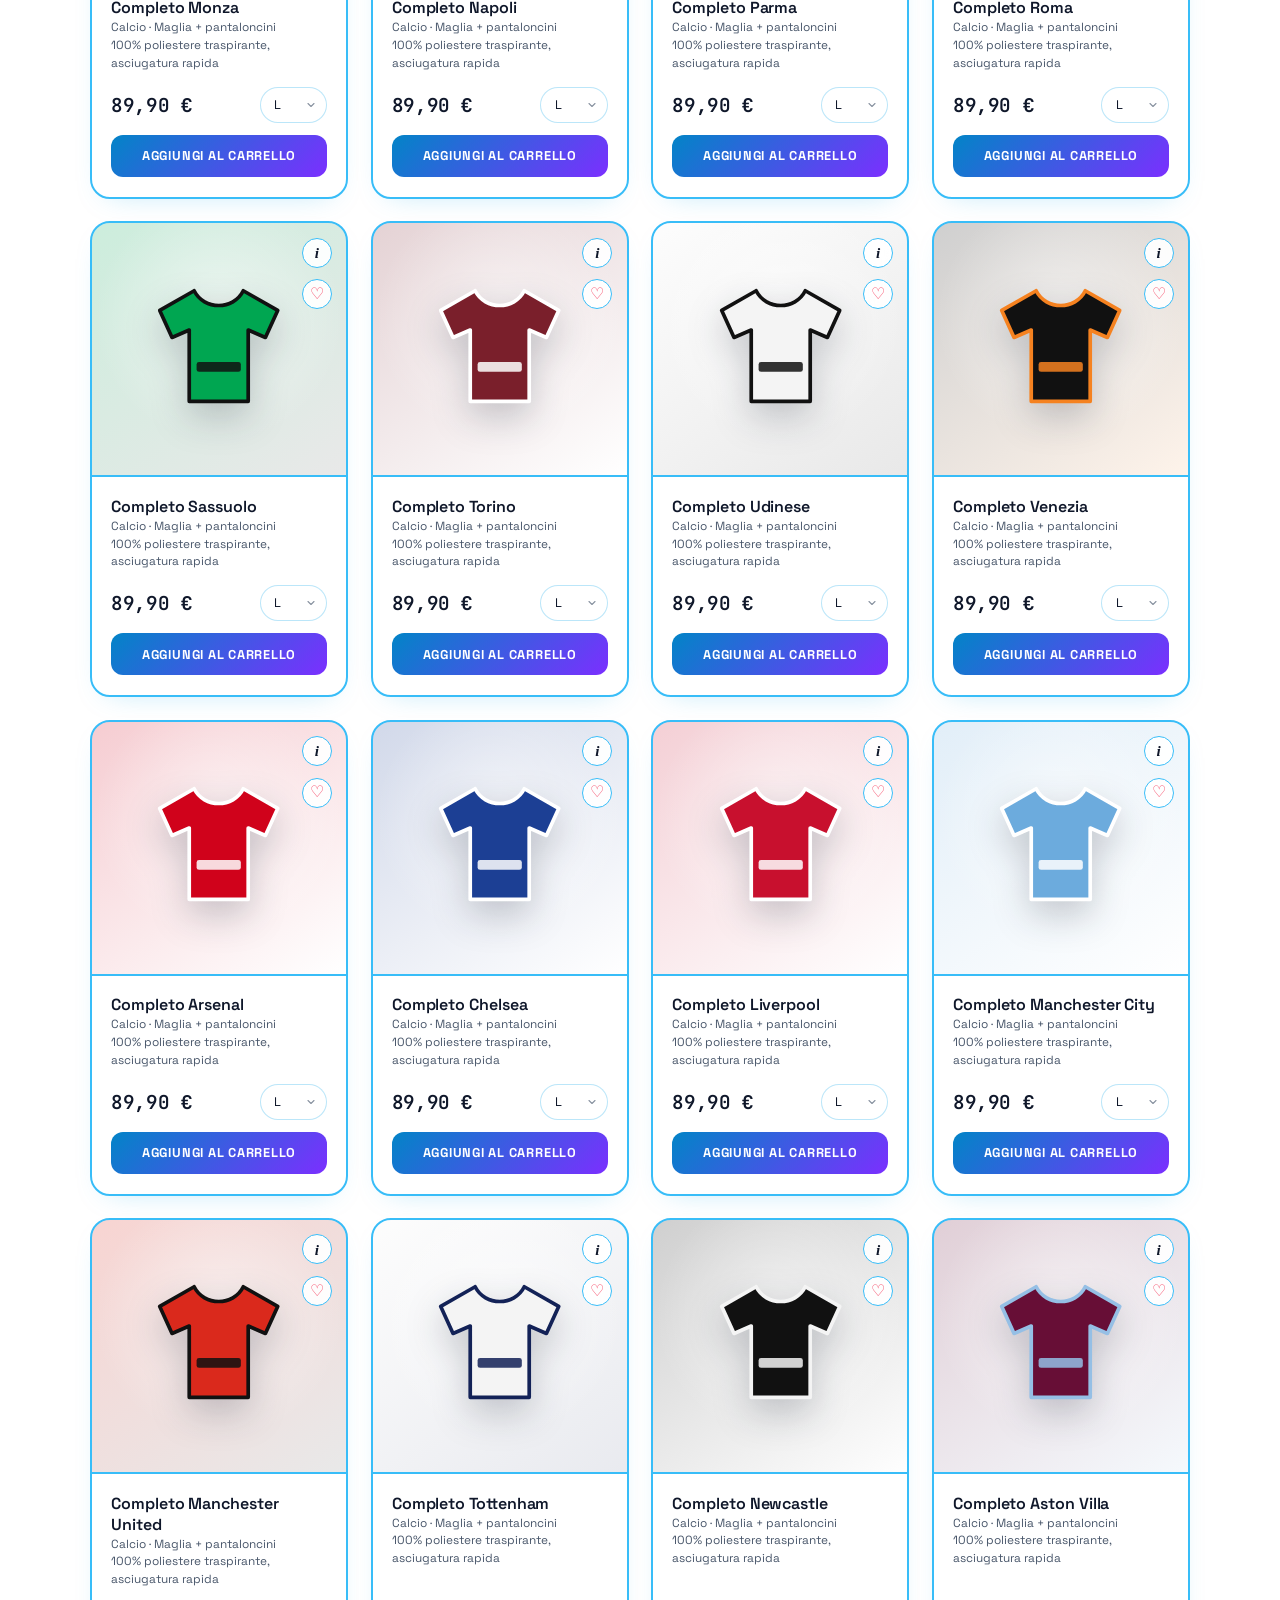
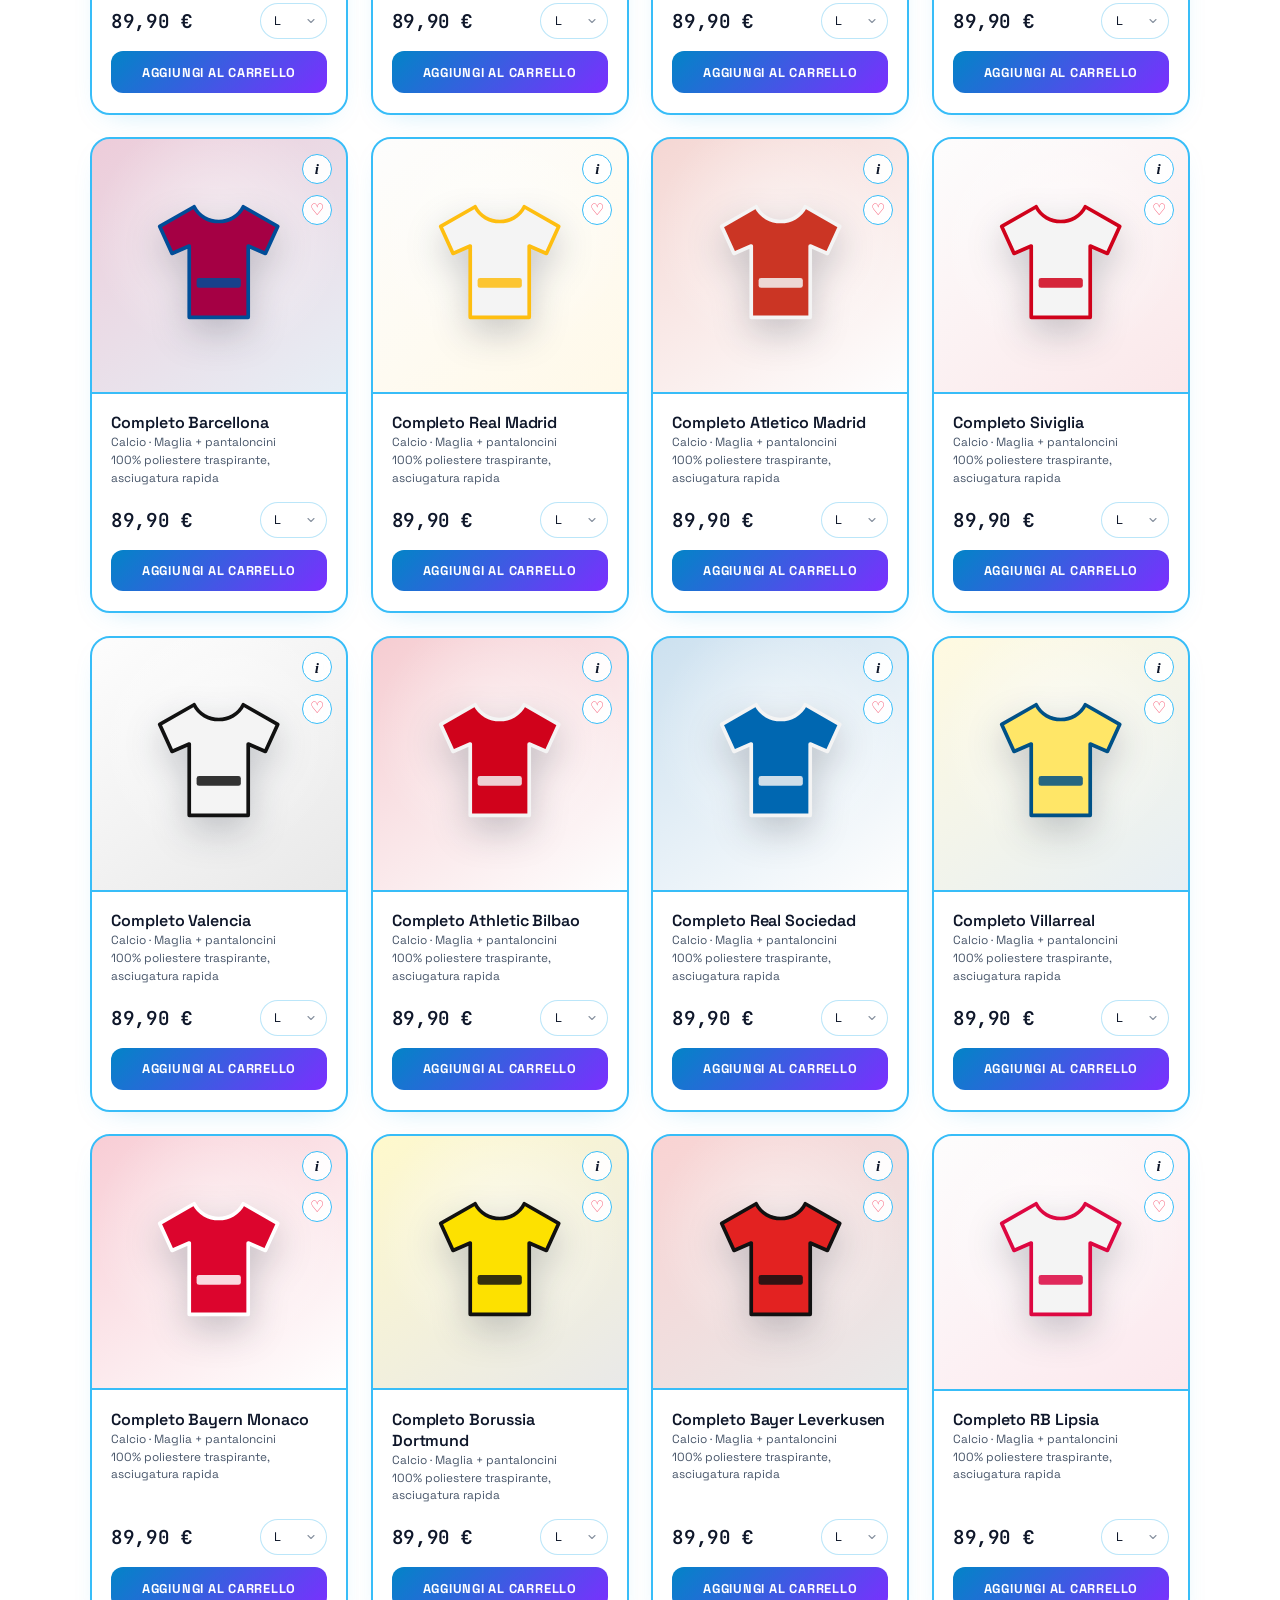
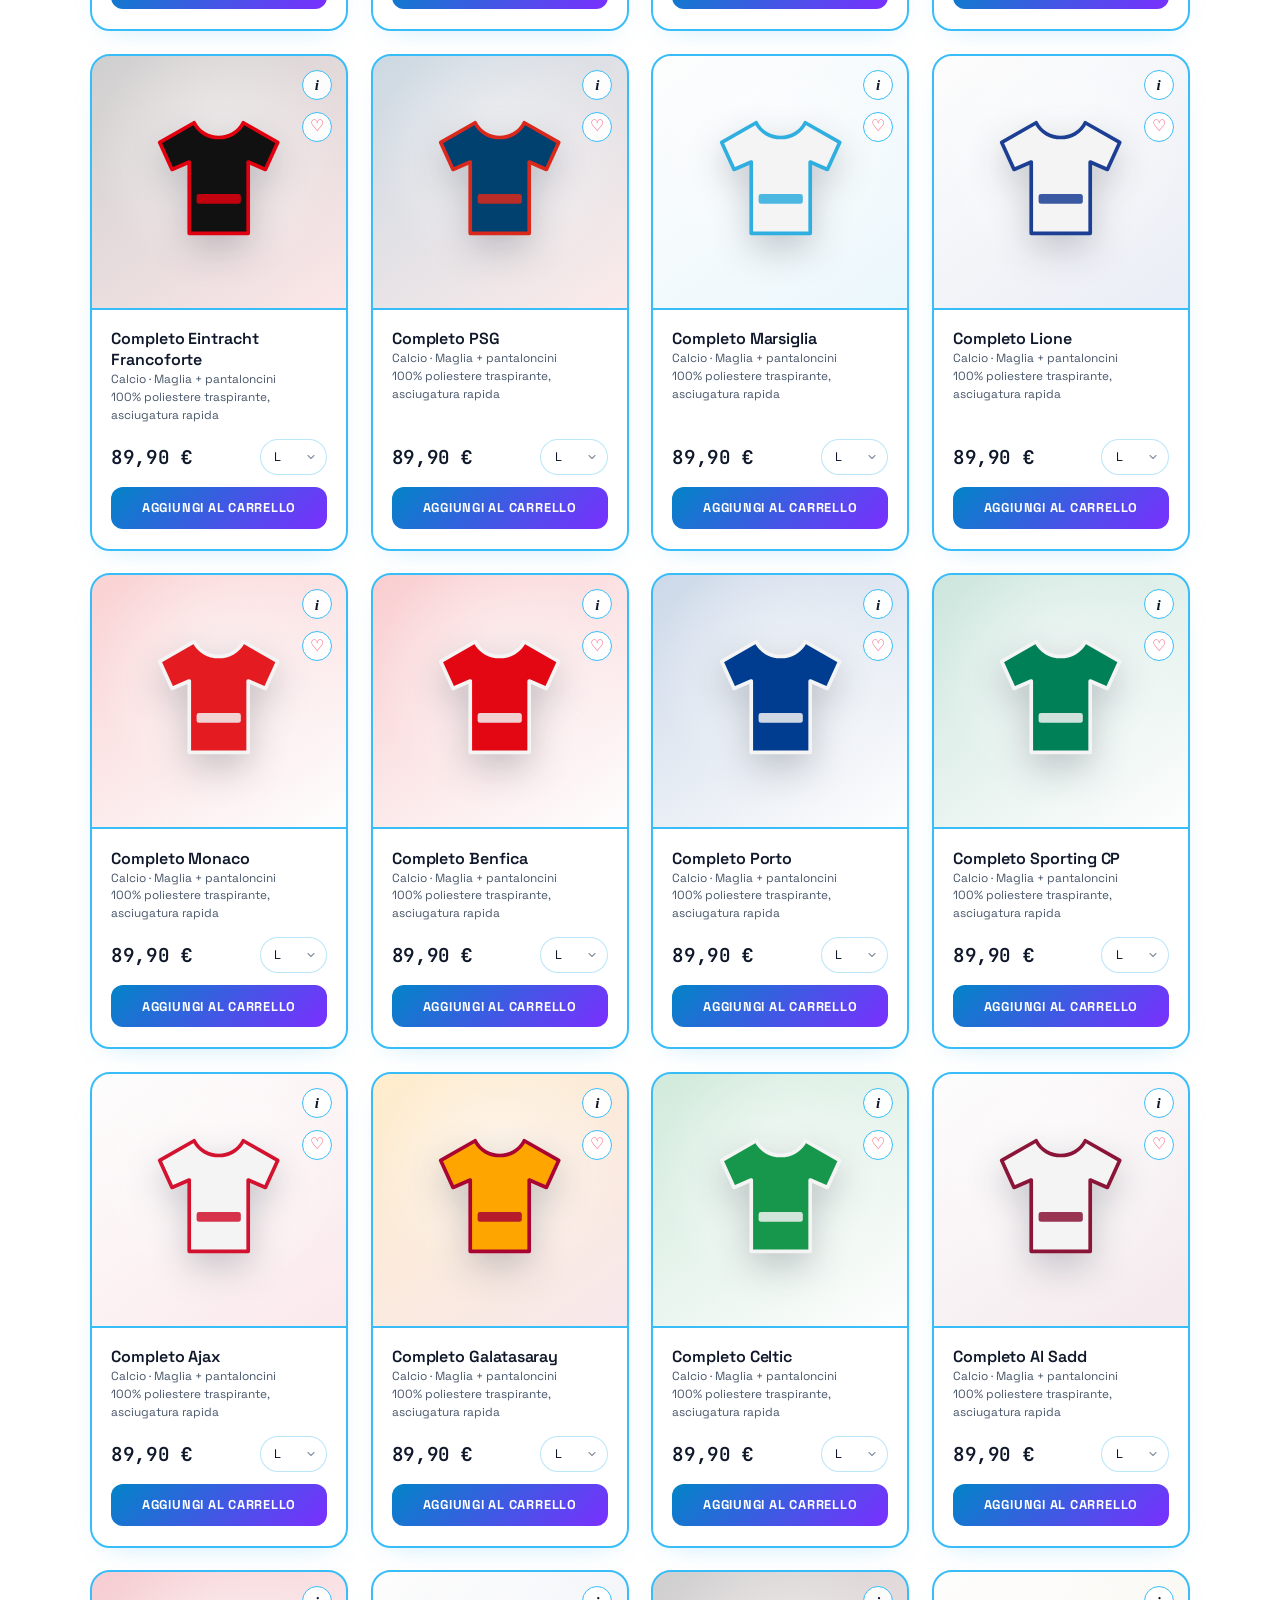
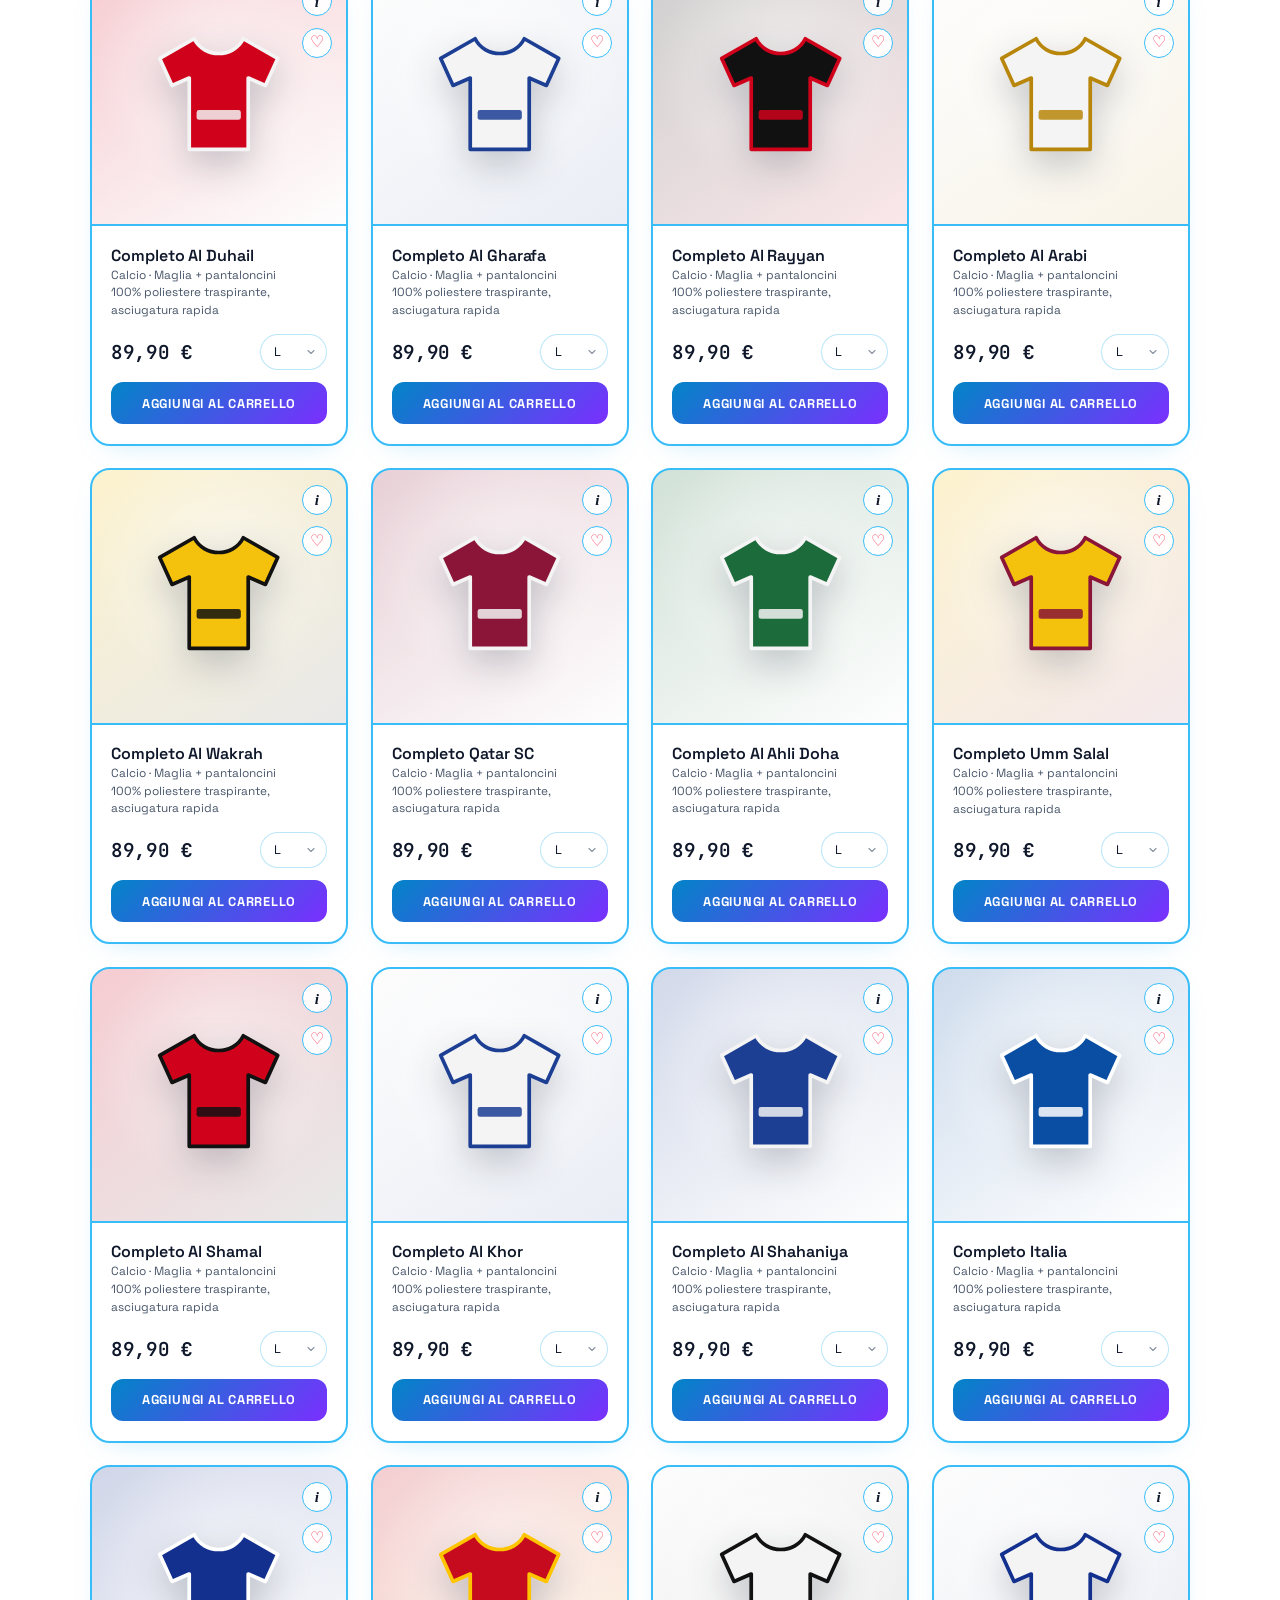
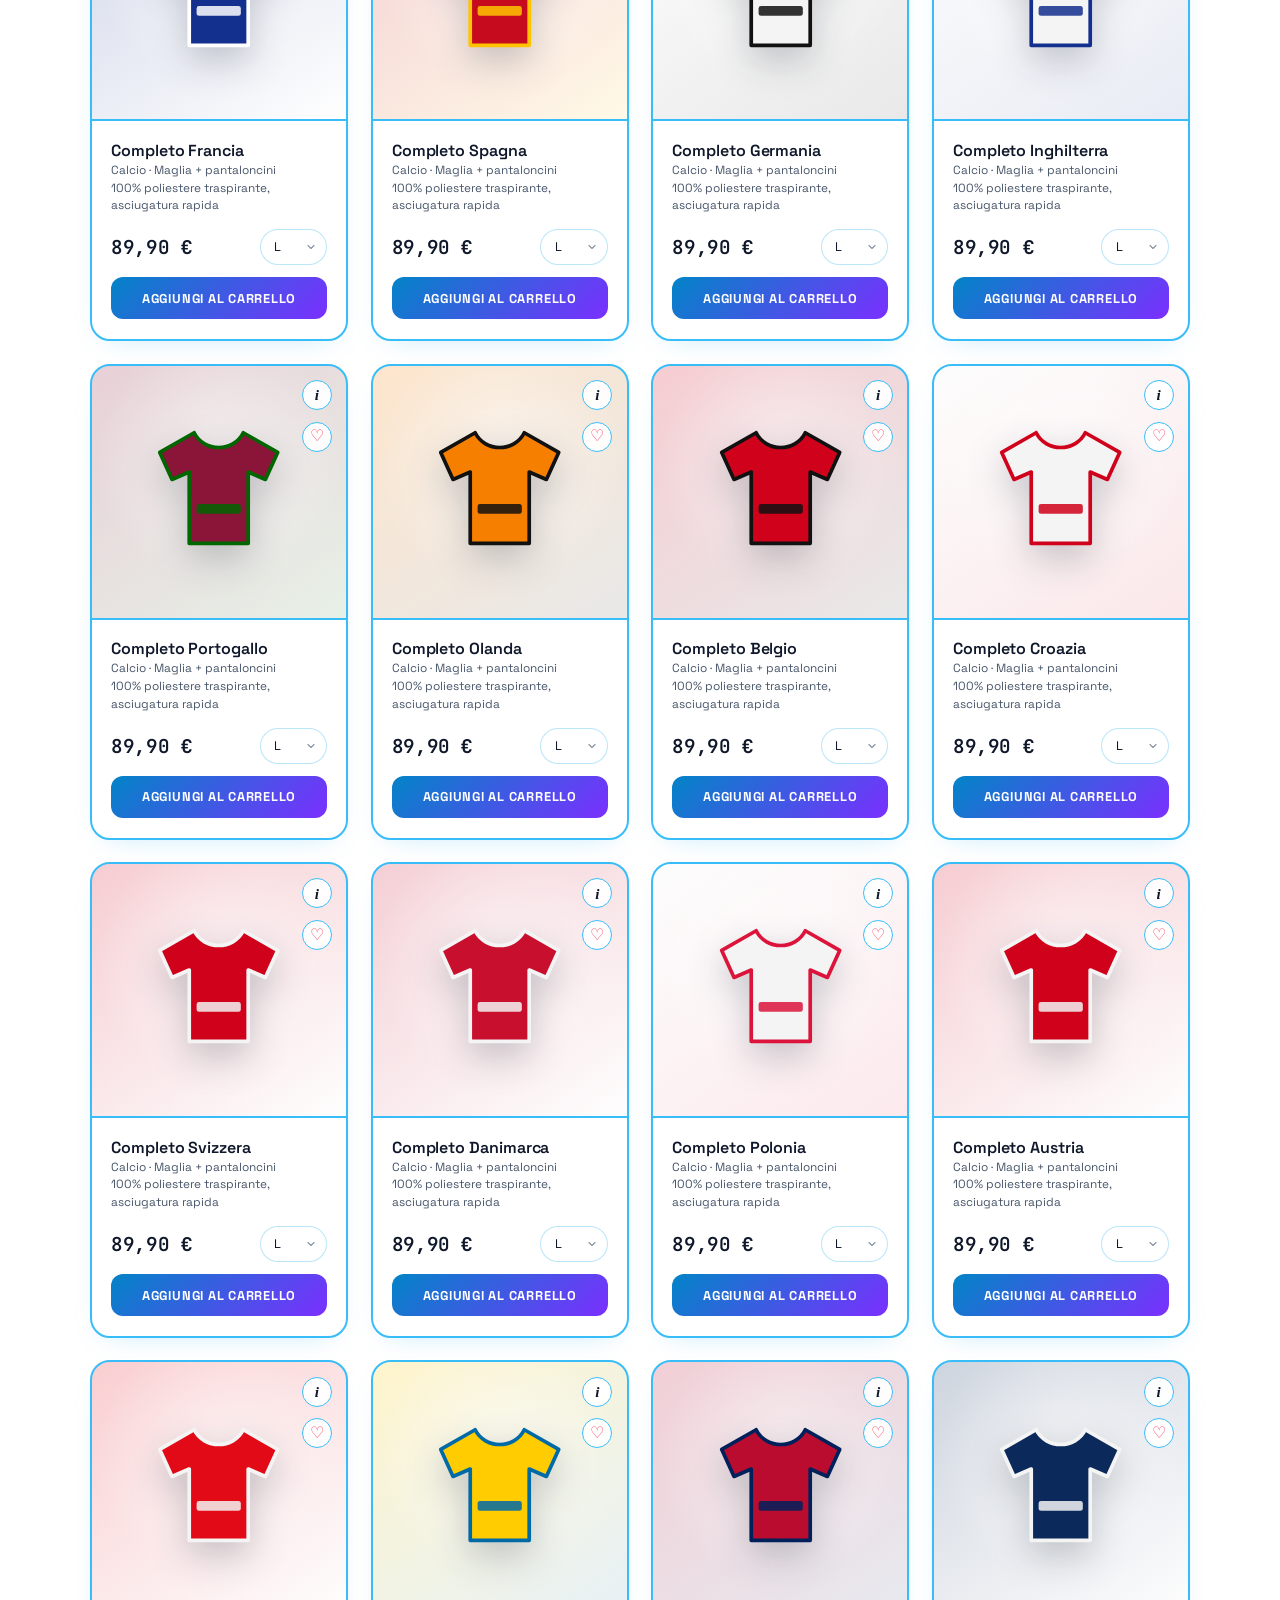
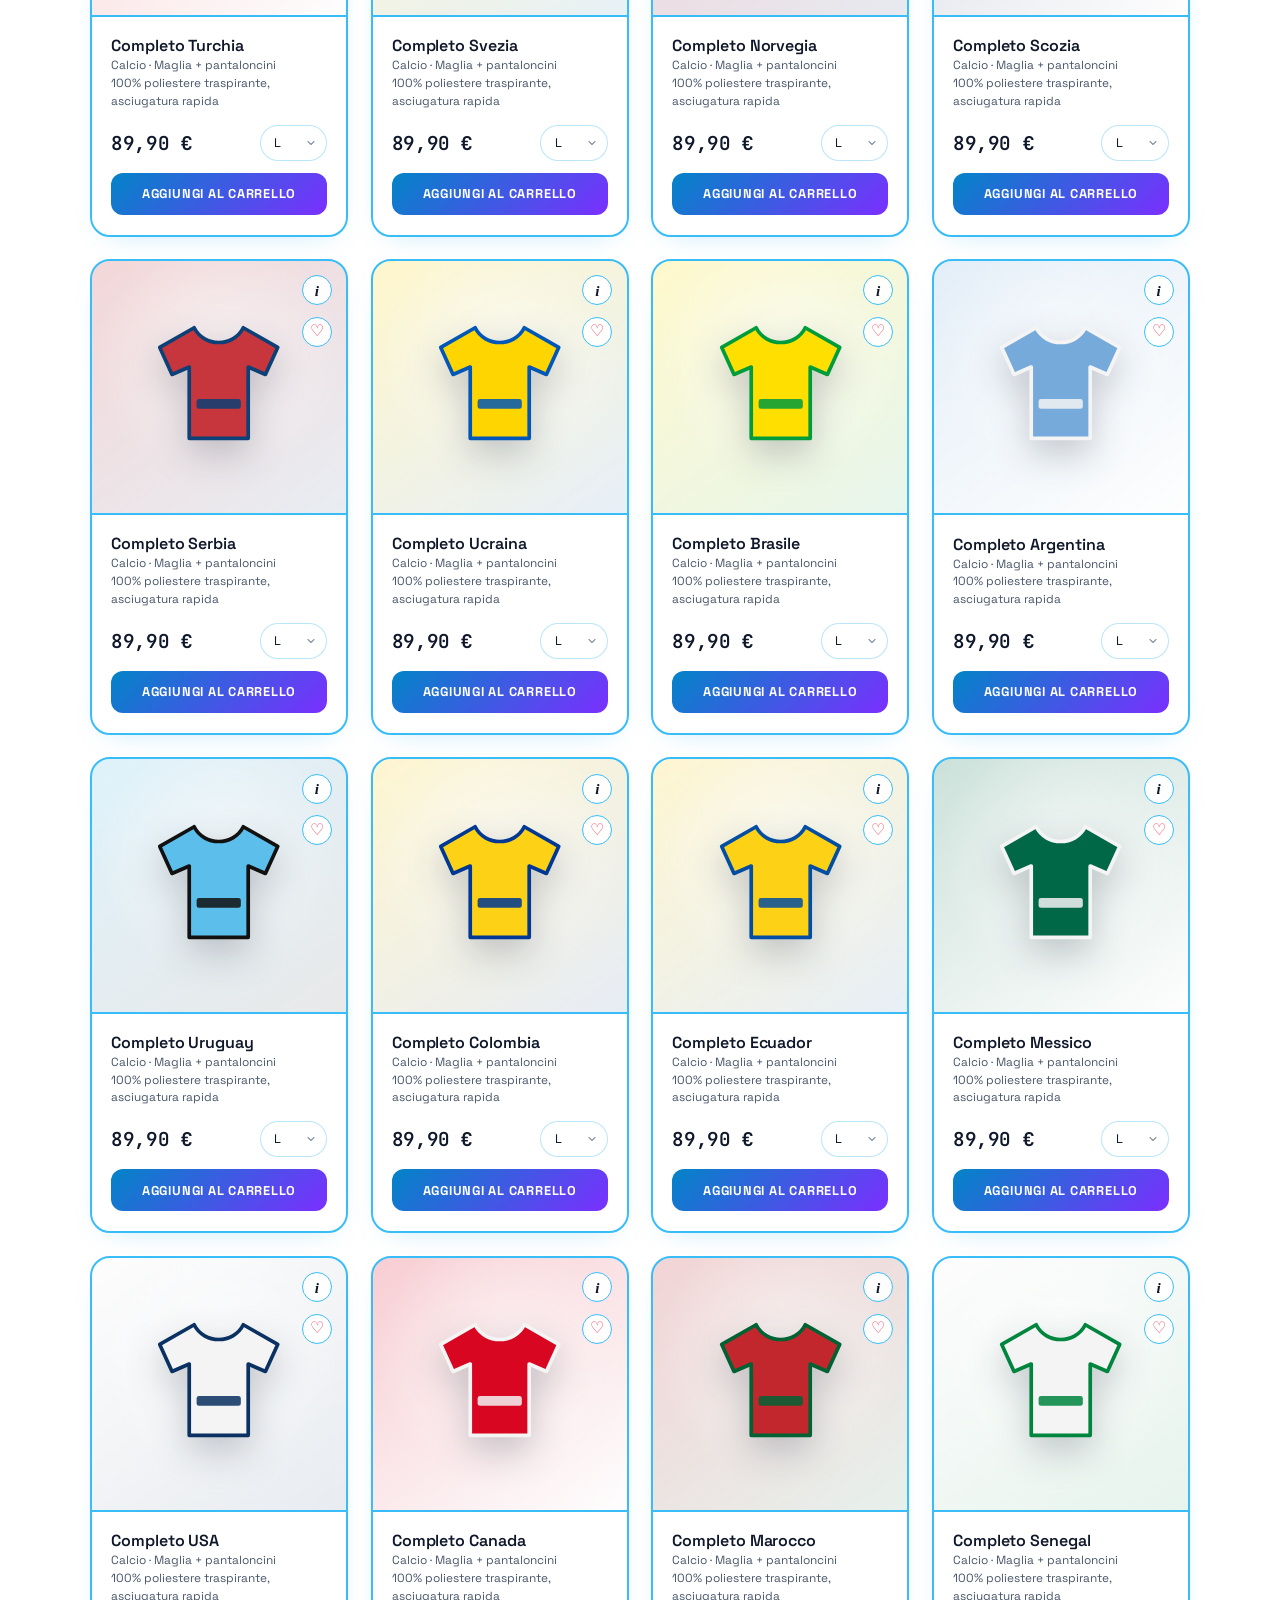
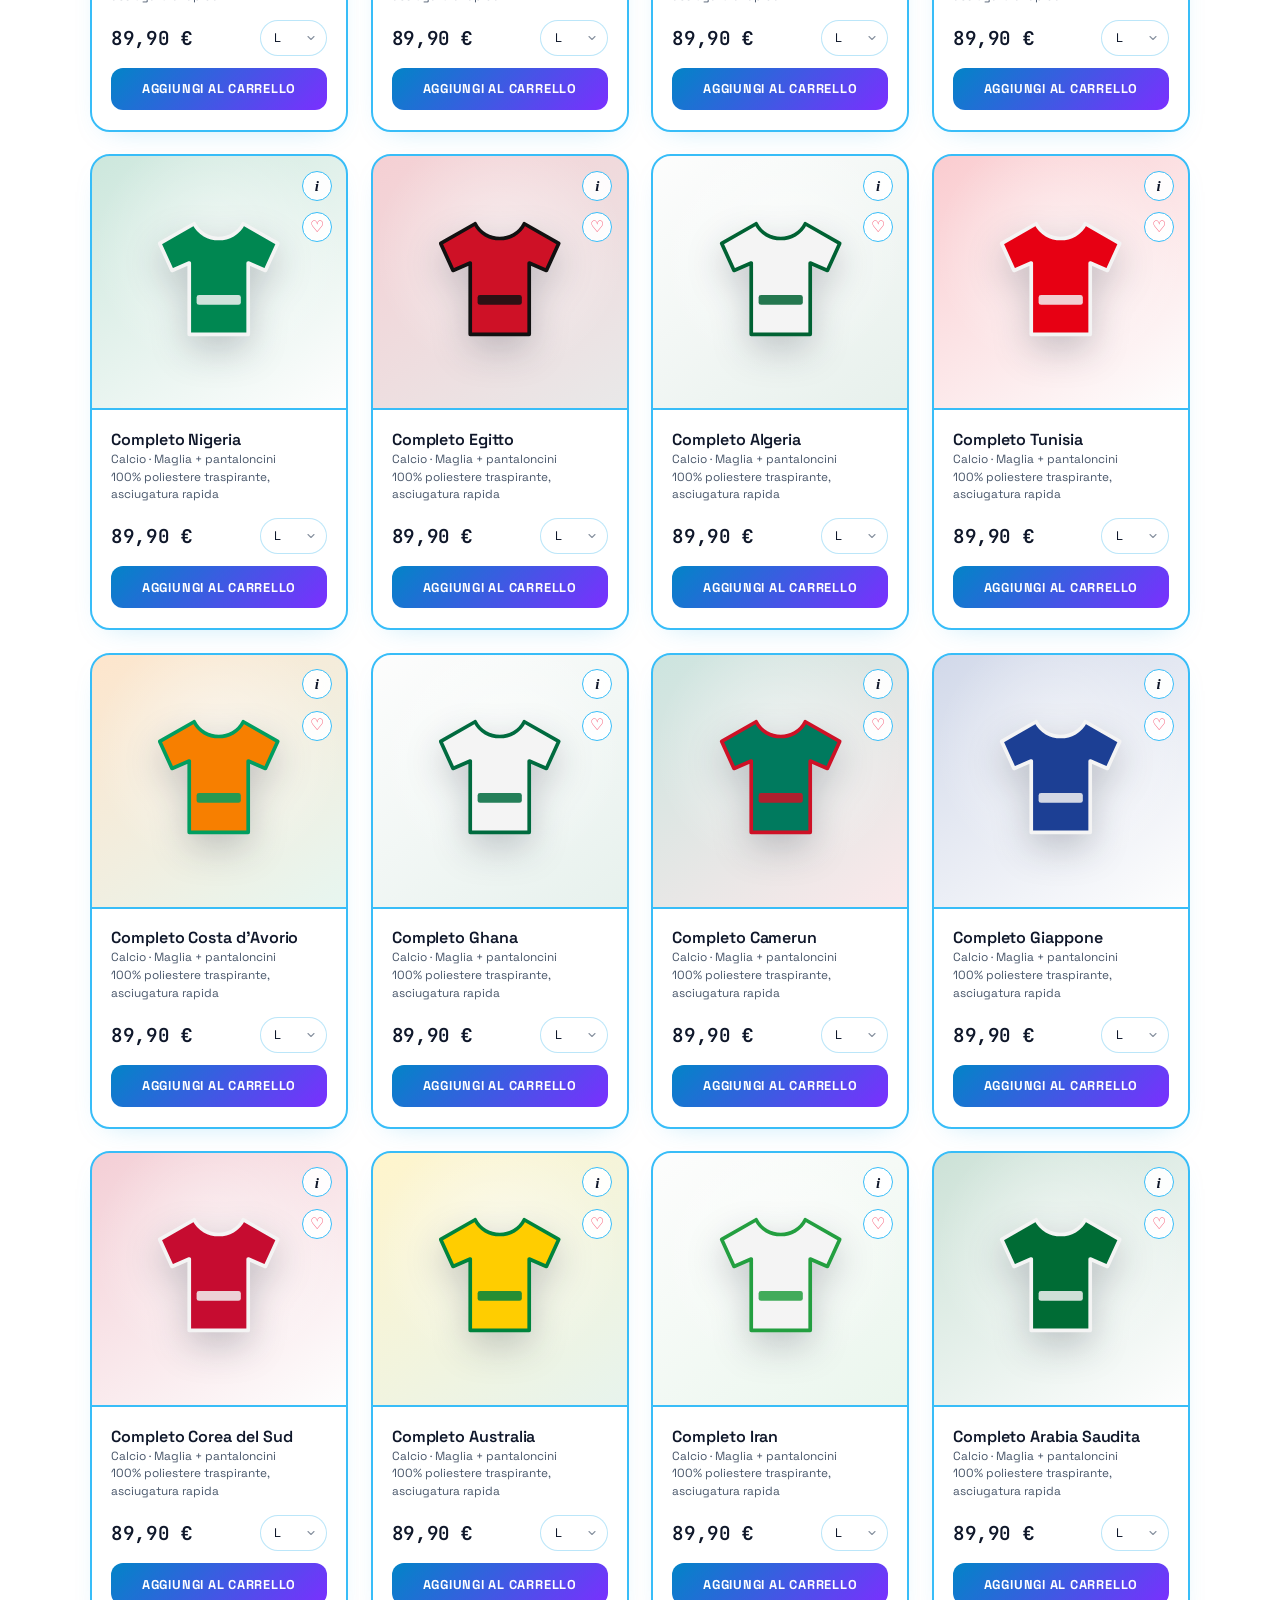
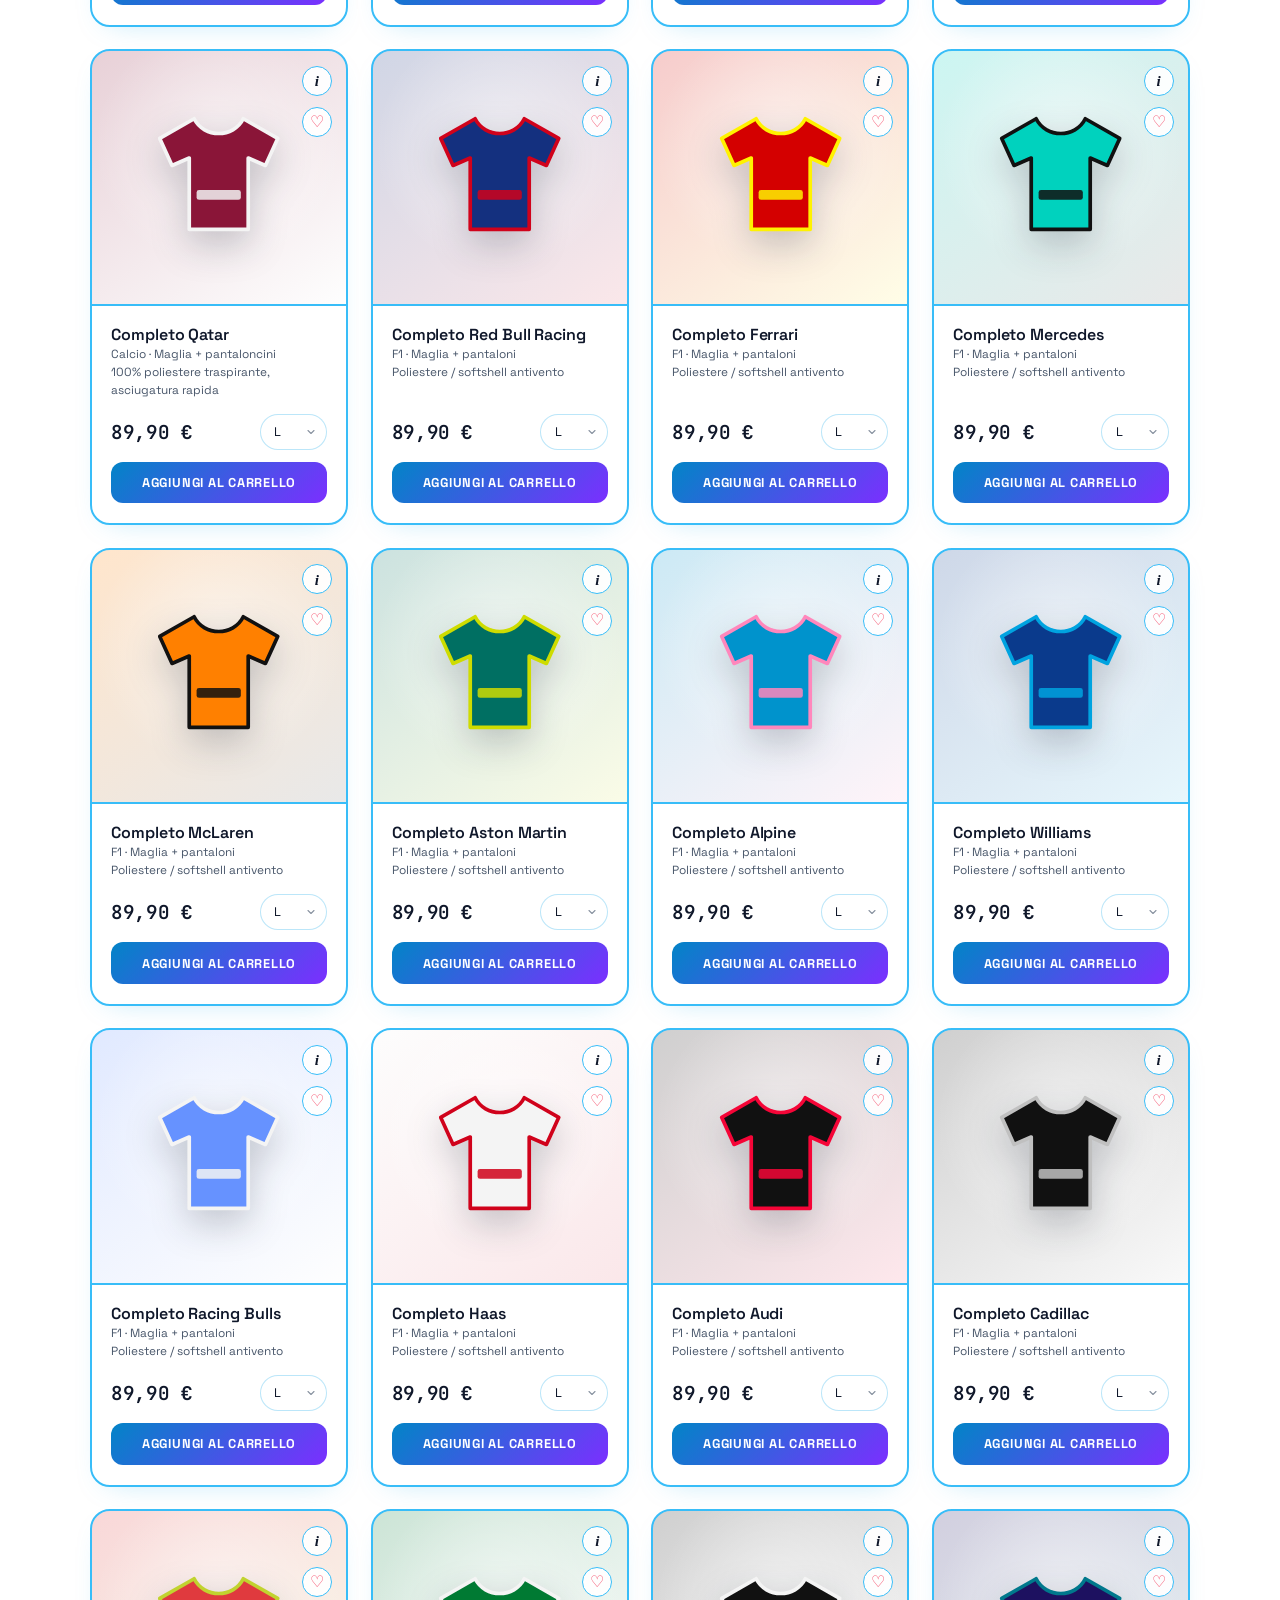
==== commit bd1f2003: "Add files via upload" ====
--- a/index.html
+++ b/index.html
@@ -8,8 +8,8 @@
 <link rel="preconnect" href="https://fonts.googleapis.com">
 <link href="https://fonts.googleapis.com/css2?family=Space+Grotesk:wght@400;500;600;700&family=JetBrains+Mono:wght@400;700&display=swap" rel="stylesheet">
 <script>try{document.documentElement.dataset.theme=localStorage.getItem("tema")||"light"}catch(e){document.documentElement.dataset.theme="light"}</script>
-<link rel="stylesheet" href="style.css?v=3">
-<link rel="stylesheet" href="shop.css?v=3">
+<link rel="stylesheet" href="style.css?v=6">
+<link rel="stylesheet" href="shop.css?v=6">
 </head>
 <body>
 <canvas id="bgc"></canvas>
@@ -90,7 +90,7 @@
   <a class="bp" id="checkout" href="#" target="_blank" rel="noopener">Ordina su WhatsApp</a>
 </aside>
 
-<script src="catalogo.js?v=3"></script>
-<script src="shop.js?v=3"></script>
+<script src="catalogo.js?v=6"></script>
+<script src="shop.js?v=6"></script>
 </body>
 </html>
--- a/shop.css
+++ b/shop.css
@@ -237,3 +237,137 @@
 /* Ombra del carrello solo quando è aperto (evita la sfumatura grigia a destra) */
 html[data-theme="light"] #drawer{box-shadow:none}
 html[data-theme="light"] #drawer.open{box-shadow:-30px 0 80px -30px rgba(15,23,42,.35)}
+
+/* ═══════════ EXTRA: effetti e comfort ═══════════ */
+#sp{position:fixed;top:0;left:0;right:0;height:3px;z-index:300;background:linear-gradient(90deg,#38bdf8,var(--a2,#7b2fff));transform:scaleX(0);transform-origin:left;pointer-events:none}
+nav.sc{box-shadow:0 12px 30px -20px rgba(0,0,0,.7)}
+html[data-theme="light"] nav.sc{box-shadow:0 12px 30px -20px rgba(14,165,233,.45)}
+
+#totop{position:fixed;left:max(1rem,env(safe-area-inset-left));bottom:max(1rem,env(safe-area-inset-bottom));width:44px;height:44px;border-radius:50%;border:1px solid var(--gb);background:var(--bg2,#0b0b18);color:var(--a);cursor:pointer;display:grid;place-items:center;padding:0;z-index:90;opacity:0;transform:translateY(14px);pointer-events:none;transition:.25s;-webkit-tap-highlight-color:transparent}
+#totop.on{opacity:1;transform:none;pointer-events:auto}
+#totop:hover{border-color:var(--a)}
+#totop svg{width:18px;height:18px;fill:none;stroke:currentColor;stroke-width:2;stroke-linecap:round;stroke-linejoin:round}
+
+#toast{position:fixed;left:50%;bottom:max(5.5rem,calc(env(safe-area-inset-bottom) + 4.5rem));transform:translate(-50%,20px);padding:.7rem 1.1rem;border-radius:99px;background:var(--bg2,#0b0b18);color:var(--tx);border:1px solid var(--azz,#38bdf8);box-shadow:0 14px 40px -12px rgba(14,165,233,.5);font:600 .82rem/1 inherit;display:flex;align-items:center;gap:.5rem;z-index:400;opacity:0;pointer-events:none;transition:.3s;white-space:nowrap;max-width:92vw}
+#toast.on{opacity:1;transform:translate(-50%,0)}
+#toast i{width:18px;height:18px;border-radius:50%;background:linear-gradient(135deg,#38bdf8,var(--a2,#7b2fff));display:grid;place-items:center;color:#fff;font-style:normal;font-size:.7rem}
+
+@keyframes bump{0%{transform:scale(1)}40%{transform:scale(1.5)}100%{transform:scale(1)}}
+#count.bump{animation:bump .4s ease}
+
+/* parallax maglia al passaggio del mouse (solo desktop) */
+@media all{
+  .pp svg{translate:var(--mx,0px) var(--my,0px);transition:transform .5s cubic-bezier(.2,.8,.3,1),translate .15s ease-out}
+  #glow{position:fixed;left:0;top:0;width:520px;height:520px;margin:-260px 0 0 -260px;border-radius:50%;pointer-events:none;z-index:1;background:radial-gradient(circle,rgba(56,189,248,.10),transparent 65%);opacity:0;transition:opacity .4s;will-change:transform}
+  #glow.on{opacity:1}
+  html[data-theme="light"] #glow{display:none}
+}
+@media(prefers-reduced-motion:reduce){#sp,#totop,#toast,#count.bump,.pp svg{transition:none!important;animation:none!important}}
+
+/* ═══ OFFERTE ═══ */
+.pt.sale{background:linear-gradient(135deg,#ef4444,#f97316);color:#fff;border-color:transparent;font-weight:700;letter-spacing:.08em;font-size:.68rem;box-shadow:0 6px 16px -6px rgba(239,68,68,.7)}
+html[data-theme="light"] .pt.sale{background:linear-gradient(135deg,#ef4444,#f97316);color:#fff;border-color:transparent}
+.pt.inl{position:static;display:inline-block;vertical-align:middle;margin-left:.7rem;font-size:.8rem}
+.po{color:var(--mu);text-decoration:line-through;font-weight:500;font-size:.72em;margin-right:.5rem}
+.pv:has(.po),.pdp:has(.po){color:#f43f5e}
+.ohd{display:flex;justify-content:space-between;align-items:flex-end;gap:1rem;flex-wrap:wrap}
+.ocd{display:inline-flex;align-items:center;gap:.4rem;padding:.5rem .95rem;border-radius:99px;border:1px solid rgba(244,63,94,.5);background:rgba(244,63,94,.1);color:#f43f5e;font:600 .78rem 'JetBrains Mono',monospace;margin:.3rem 0 1.1rem}
+.ocd b{font-variant-numeric:tabular-nums}
+.onav{display:none;gap:.5rem;margin-bottom:1.1rem}
+.onav button{width:40px;height:40px;border-radius:50%;border:1px solid var(--gb);background:var(--gl);color:var(--a);font-size:1.4rem;line-height:1;cursor:pointer;padding:0 0 3px}
+.onav button:hover{border-color:var(--a)}
+@media(hover:hover) and (min-width:700px){.onav{display:flex}}
+.osc{display:flex;gap:1rem;overflow-x:auto;scroll-snap-type:x mandatory;padding:.4rem 1px 1.2rem;overscroll-behavior-x:contain;-webkit-overflow-scrolling:touch;scrollbar-width:thin}
+.osc::-webkit-scrollbar{height:6px}.osc::-webkit-scrollbar-thumb{background:var(--gb);border-radius:9px}
+.oc{flex:0 0 min(230px,66vw);scroll-snap-align:start;display:flex;flex-direction:column;overflow:hidden;border-radius:18px;border:1px solid var(--ibb);background:linear-gradient(180deg,rgba(255,255,255,.045),rgba(255,255,255,.012));cursor:pointer;transition:transform .3s,border-color .3s,box-shadow .3s;-webkit-tap-highlight-color:transparent;color:inherit;text-decoration:none}
+.oc:hover{transform:translateY(-4px);border-color:var(--a)}
+.oi{padding:.8rem .9rem 1rem;display:flex;flex-direction:column;gap:.25rem}
+.oi .pn{font-weight:600;font-size:.92rem}
+.op{display:flex;align-items:baseline;gap:.2rem;margin-top:.3rem;font:700 1.05rem 'JetBrains Mono',monospace;color:#f43f5e}
+.op .po{font-size:.74rem}
+.oall{align-items:center;justify-content:center;text-align:center;gap:.4rem;padding:1rem;border-style:dashed;border-color:var(--azz,#38bdf8)}
+.oall b{font-size:1.05rem;color:var(--a)}.oall span{font-size:.78rem;color:var(--mu)}
+html[data-theme="light"] .oc{background:#fff;border:2px solid var(--azz);box-shadow:0 10px 30px -18px rgba(14,165,233,.35)}
+html[data-theme="light"] .oc .pp{border-bottom:2px solid var(--azz)}
+html[data-theme="light"] .oall{border-style:dashed;background:#f4f9fd}
+.obw{display:flex;justify-content:center;margin:-.2rem 0 1.1rem}
+.obn{display:inline-flex;align-items:center;gap:.4rem;padding:.55rem 1.1rem;border-radius:99px;background:linear-gradient(135deg,#ef4444,#f97316);color:#fff;font-weight:700;font-size:.82rem;text-decoration:none;box-shadow:0 10px 26px -10px rgba(239,68,68,.8);animation:obp 2.2s ease-in-out infinite}
+@keyframes obp{50%{transform:scale(1.05)}}
+
+/* ═══ Comparsa card + feedback al tocco (telefono e PC) ═══ */
+.pr.rv0,.oc.rv0{opacity:0;translate:0 22px}
+.pr.rv1,.oc.rv1{transition:opacity .55s ease,translate .55s cubic-bezier(.2,.8,.3,1)}
+.pr:active,.oc:active,.chip:active,.bp:active,.tgl:active,#totop:active{scale:.97}
+button,.chip,.pr,.oc{-webkit-tap-highlight-color:transparent;touch-action:manipulation}
+@media(prefers-reduced-motion:reduce){.pr.rv0,.oc.rv0{opacity:1;translate:none}.obn{animation:none}}
+
+/* ═══ Preferiti ═══ */
+.hb{position:absolute;right:.9rem;top:3.5rem;z-index:2;width:30px;height:30px;border-radius:50%;border:1px solid rgba(255,255,255,.18);background:rgba(6,6,15,.55);backdrop-filter:blur(8px);color:var(--tx);font-size:1rem;line-height:1;cursor:pointer;display:grid;place-items:center;padding:0 0 1px;transition:all .25s}
+.hb:hover{transform:scale(1.1)}
+.hb.on{background:#f43f5e;border-color:#f43f5e;color:#fff;animation:hbp .35s}
+@keyframes hbp{50%{transform:scale(1.35)}}
+html[data-theme="light"] .hb{background:rgba(255,255,255,.92);border-color:var(--azz);color:#f43f5e}
+html[data-theme="light"] .hb.on{background:#f43f5e;border-color:#f43f5e;color:#fff}
+
+/* ═══ Barra spedizione gratuita nel carrello ═══ */
+#shipb{margin:.9rem 0 0;padding:.8rem .9rem;border-radius:14px;border:1px solid var(--ibb);background:var(--ibo);font-size:.8rem;line-height:1.4;color:var(--mu2)}
+#shipb b{color:var(--tx)}
+#shipb i{display:block;height:7px;border-radius:9px;margin-top:.6rem;background:rgba(127,127,127,.2);overflow:hidden}
+#shipb u{display:block;height:100%;border-radius:9px;background:linear-gradient(90deg,#38bdf8,var(--a2,#7b2fff));transition:width .5s cubic-bezier(.2,.8,.3,1)}
+#shipb.ok{border-color:rgba(34,197,94,.5);background:rgba(34,197,94,.1)}
+#shipb.ok u{background:linear-gradient(90deg,#22c55e,#4ade80)}
+#shipb[hidden]{display:none}
+
+/* ═══ Pannello scelta offerte (?offerte) ═══ */
+#adm{position:fixed;inset:0;z-index:2147483600;background:var(--bg,#06060f);color:var(--tx);display:flex;flex-direction:column;max-width:760px;margin:0 auto;font-size:.9rem}
+#adm .ah{display:flex;justify-content:space-between;align-items:center;padding:.9rem 1rem;border-bottom:1px solid var(--gb);font-size:1.05rem}
+#adm .ah button{width:36px;height:36px;border-radius:50%;border:1px solid var(--gb);background:var(--gl);color:var(--tx);cursor:pointer}
+#adm .ab,#adm .af{padding:.8rem 1rem;display:flex;flex-direction:column;gap:.6rem}
+#adm .af{border-top:1px solid var(--gb);padding-bottom:max(.8rem,env(safe-area-inset-bottom))}
+#adm .ar{display:flex;gap:.5rem;flex-wrap:wrap;align-items:center}
+#adm input,#adm select,#adm textarea{background:var(--bg2,#0b0b18);color:var(--tx);border:1px solid var(--gb);border-radius:10px;padding:.6rem .7rem;font:inherit;min-width:0}
+#adm #aq{width:100%}#adm #ap{width:70px}
+#adm label{display:flex;flex-direction:column;gap:.25rem;font-size:.7rem;color:var(--mu2);flex:1;min-width:130px}
+#adm .ar button{padding:.6rem .8rem;border-radius:10px;border:1px solid var(--gb);background:var(--gl);color:var(--tx);cursor:pointer;font:inherit;font-size:.78rem}
+#adm .al{flex:1;overflow-y:auto;padding:0 1rem;-webkit-overflow-scrolling:touch}
+.arow{display:flex;align-items:center;gap:.7rem;padding:.65rem .2rem;border-bottom:1px solid var(--ibb);cursor:pointer}
+.arow span{flex:1;font-weight:600}.arow small{display:block;font-weight:400;color:var(--mu);font-size:.72rem}
+.arow em{font-style:normal;color:#f43f5e;font:700 .78rem 'JetBrains Mono',monospace;white-space:nowrap}
+.arow input{width:20px;height:20px;accent-color:#f43f5e;flex:none;padding:0}
+.arow.on{background:rgba(244,63,94,.07)}
+#adm textarea{font:.7rem/1.4 'JetBrains Mono',monospace;resize:none;height:70px}
+#adm #asum{font-size:.78rem;color:var(--mu2)}
+#adm .bp{border:0;cursor:pointer;font-family:inherit;padding:.8rem 1rem;border-radius:12px;font-size:.8rem;letter-spacing:.06em;text-transform:uppercase}
+#adm .arow{flex-direction:row;align-items:center;flex:none;min-width:0;font-size:.9rem;color:var(--tx);text-align:left}
+#adm .arow input{padding:0;border-radius:4px}
+
+/* ═══ Note ordine ═══ */
+#cnote{width:100%;margin-top:.9rem;resize:none;border-radius:12px;border:1px solid var(--ibb);background:var(--ibo);color:var(--tx);padding:.7rem .85rem;font:inherit;font-size:.82rem;line-height:1.4}
+#cnote:focus{outline:0;border-color:var(--azz,#38bdf8)}
+#cnote[hidden]{display:none}
+
+/* ═══ Zoom foto ═══ */
+.pdi img{cursor:zoom-in}
+#zoom{position:fixed;inset:0;z-index:2147483640;background:rgba(0,0,0,.92);display:grid;place-items:center;overflow:auto;-webkit-overflow-scrolling:touch}
+#zoom[hidden]{display:none}
+#zoom img{max-width:100vw;max-height:100vh;object-fit:contain;cursor:zoom-in;transition:transform .3s;touch-action:pan-x pan-y pinch-zoom}
+#zoom img.z2{transform:scale(2.4);cursor:zoom-out}
+#zx{position:fixed;top:max(.8rem,env(safe-area-inset-top));right:.8rem;z-index:2;width:42px;height:42px;border-radius:50%;border:1px solid rgba(255,255,255,.3);background:rgba(0,0,0,.6);color:#fff;font-size:1rem;cursor:pointer}
+
+/* ═══ Condividi ═══ */
+.shr{display:block;width:100%;margin-top:.6rem;background:transparent;cursor:pointer;font-family:inherit}
+
+/* ═══ Suggerimenti ricerca ═══ */
+.srch{position:relative}
+#sug{position:absolute;left:0;right:0;top:calc(100% + 6px);z-index:60;border-radius:14px;border:1px solid var(--gb);background:var(--bg2,#0b0b18);box-shadow:0 18px 40px -16px rgba(0,0,0,.5);overflow:hidden}
+#sug[hidden]{display:none}
+#sug button{display:flex;justify-content:space-between;align-items:center;gap:.6rem;width:100%;padding:.75rem 1rem;border:0;border-bottom:1px solid var(--ibb);background:none;color:var(--tx);font:inherit;font-size:.9rem;text-align:left;cursor:pointer}
+#sug button:last-child{border:0}
+#sug button:hover,#sug button:active{background:var(--ibh)}
+#sug small{color:var(--mu);font-size:.7rem;white-space:nowrap}
+
+/* ═══ Sezioni che compaiono + coriandoli ═══ */
+.rvs{opacity:0;translate:0 28px}
+.sec .con,.ctab{transition:opacity .7s ease,translate .7s cubic-bezier(.2,.8,.3,1)}
+#cfx{position:fixed;inset:0;z-index:2147483500;pointer-events:none}
+#sug button{position:static;transform:none;height:auto;border-radius:0;right:auto;top:auto;background:none;display:flex}
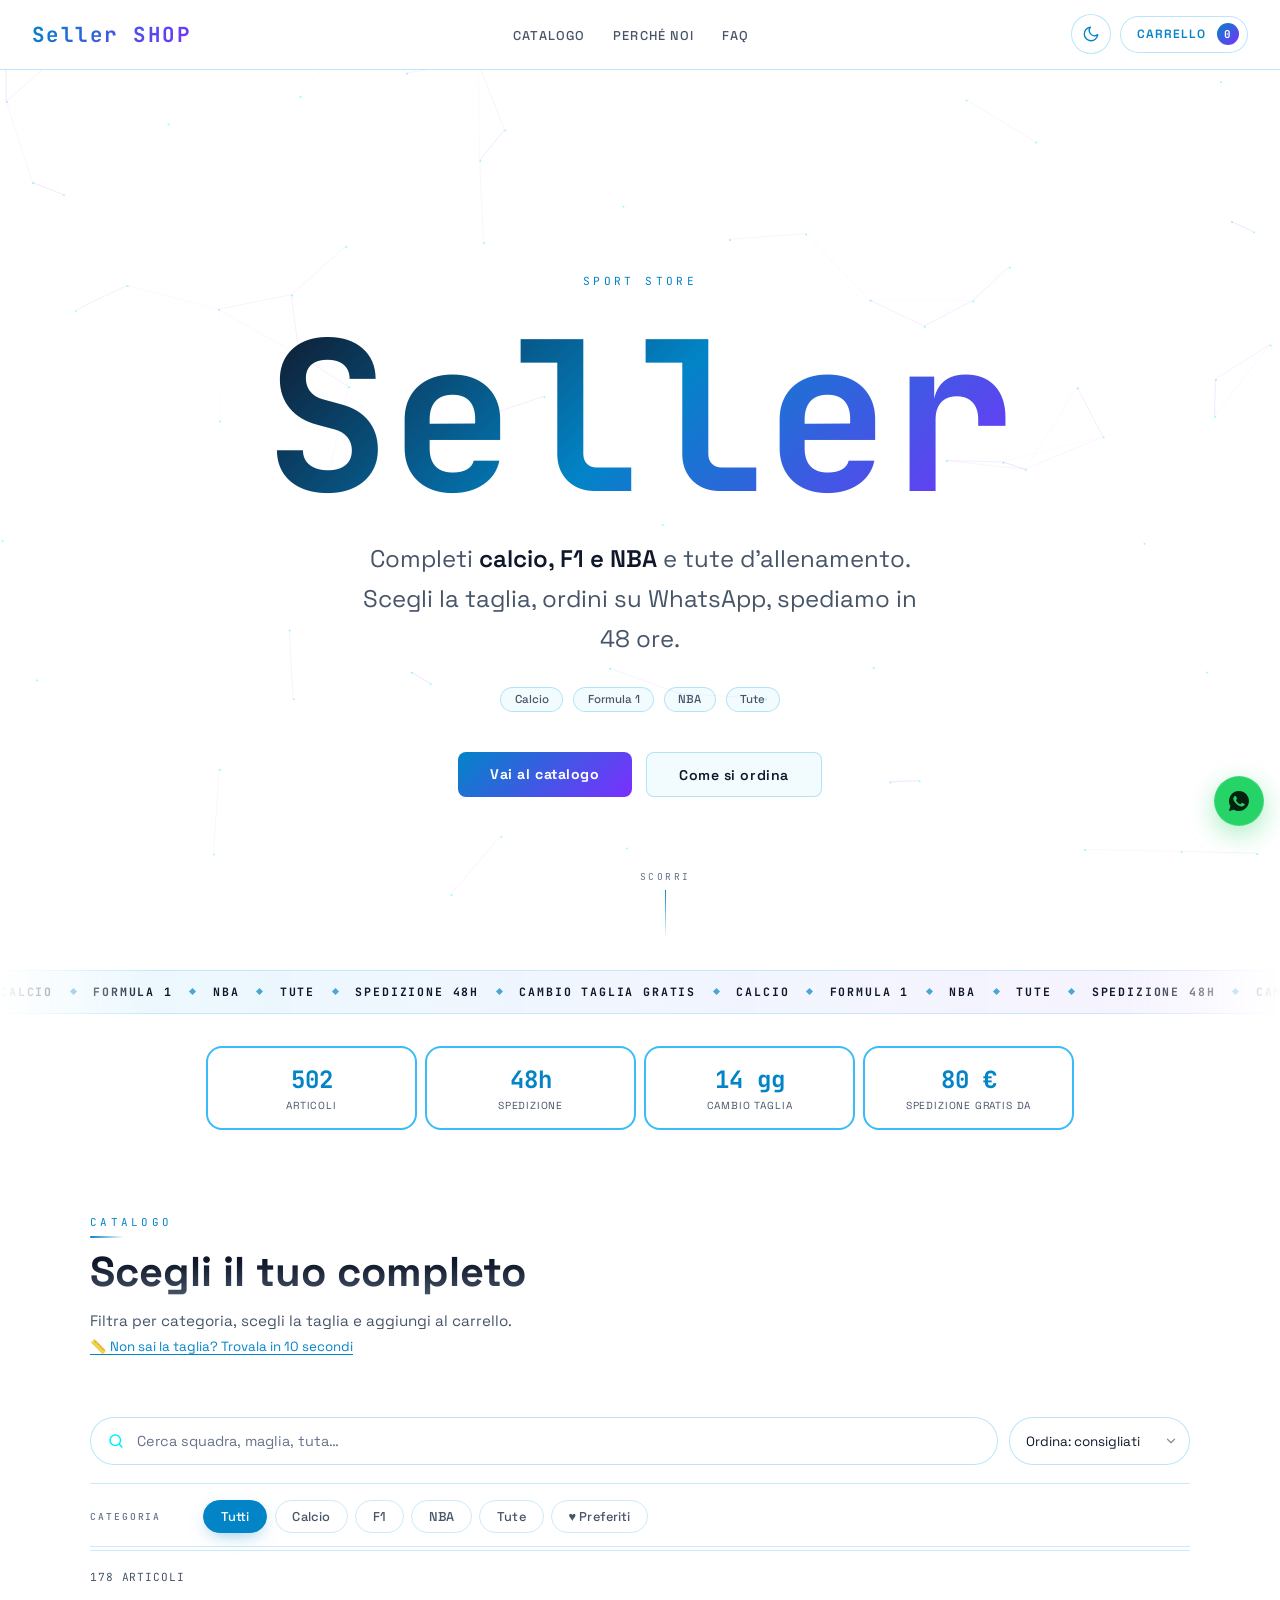
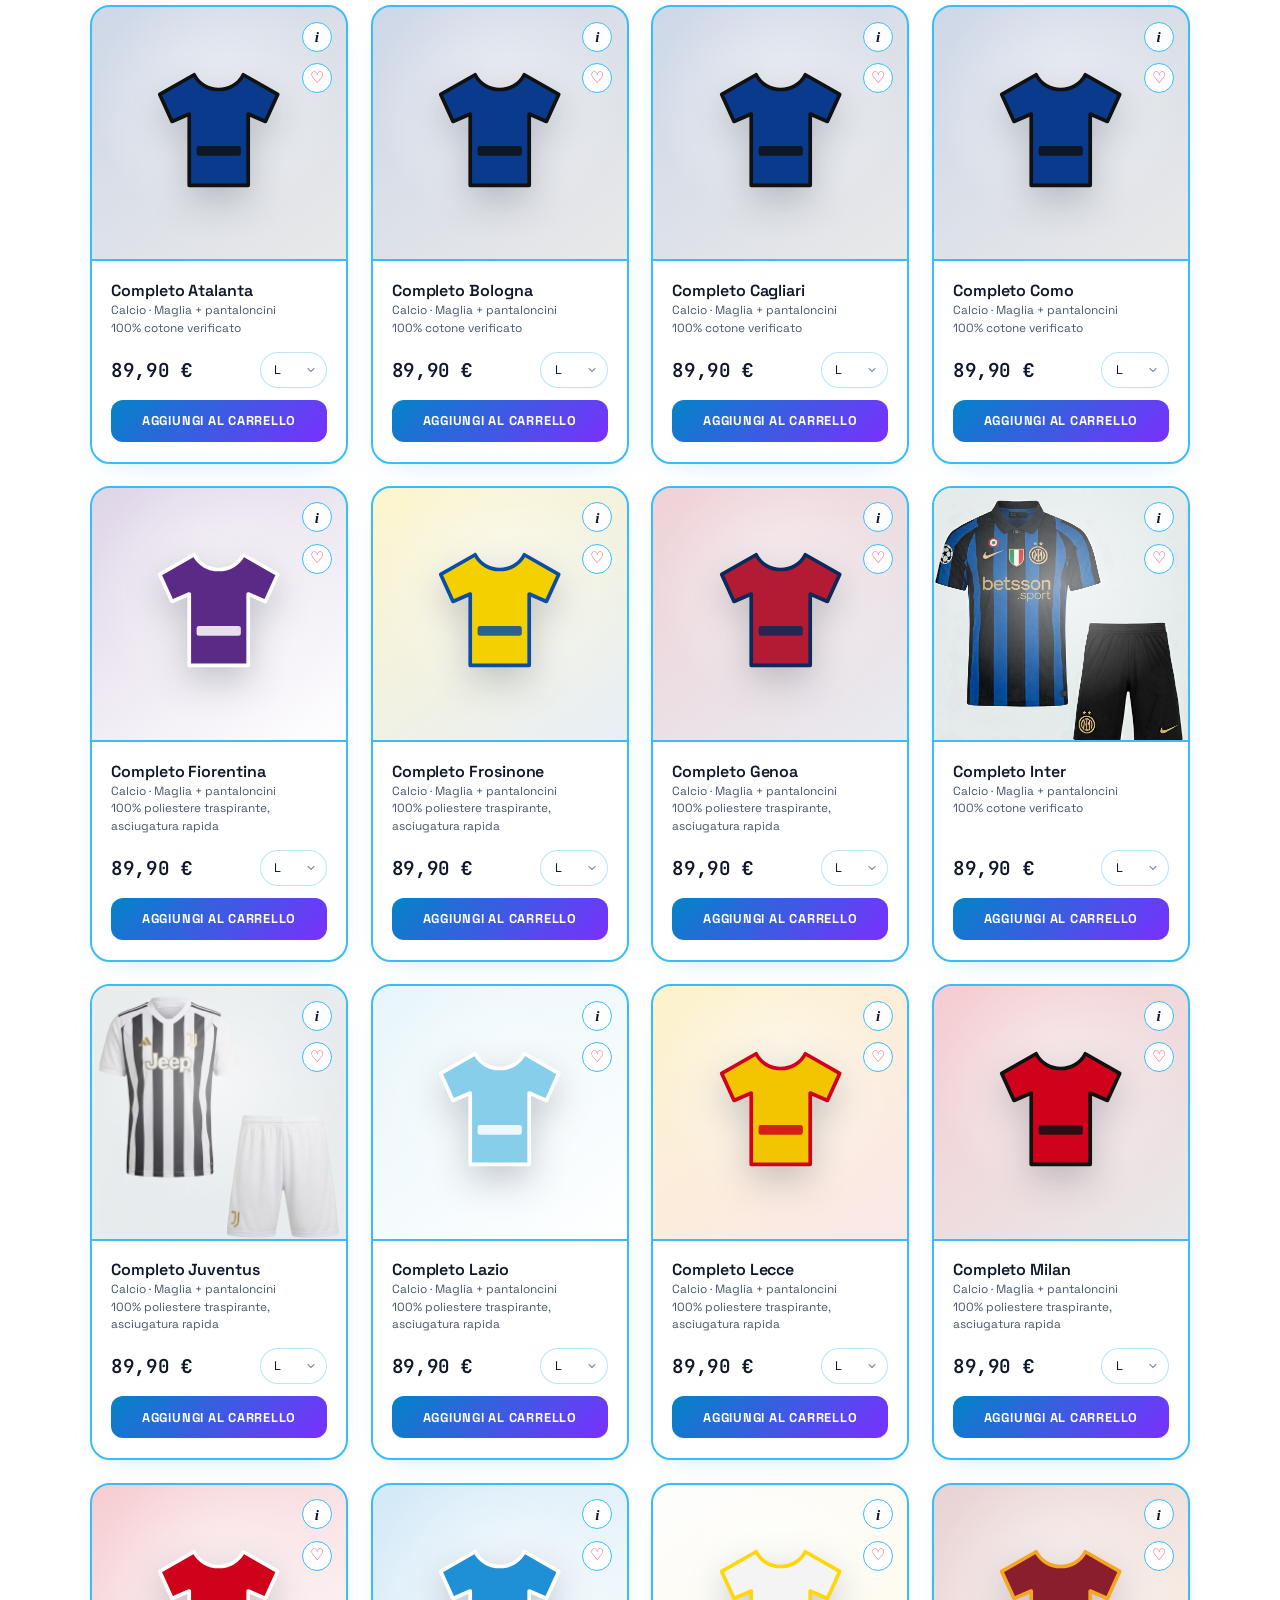
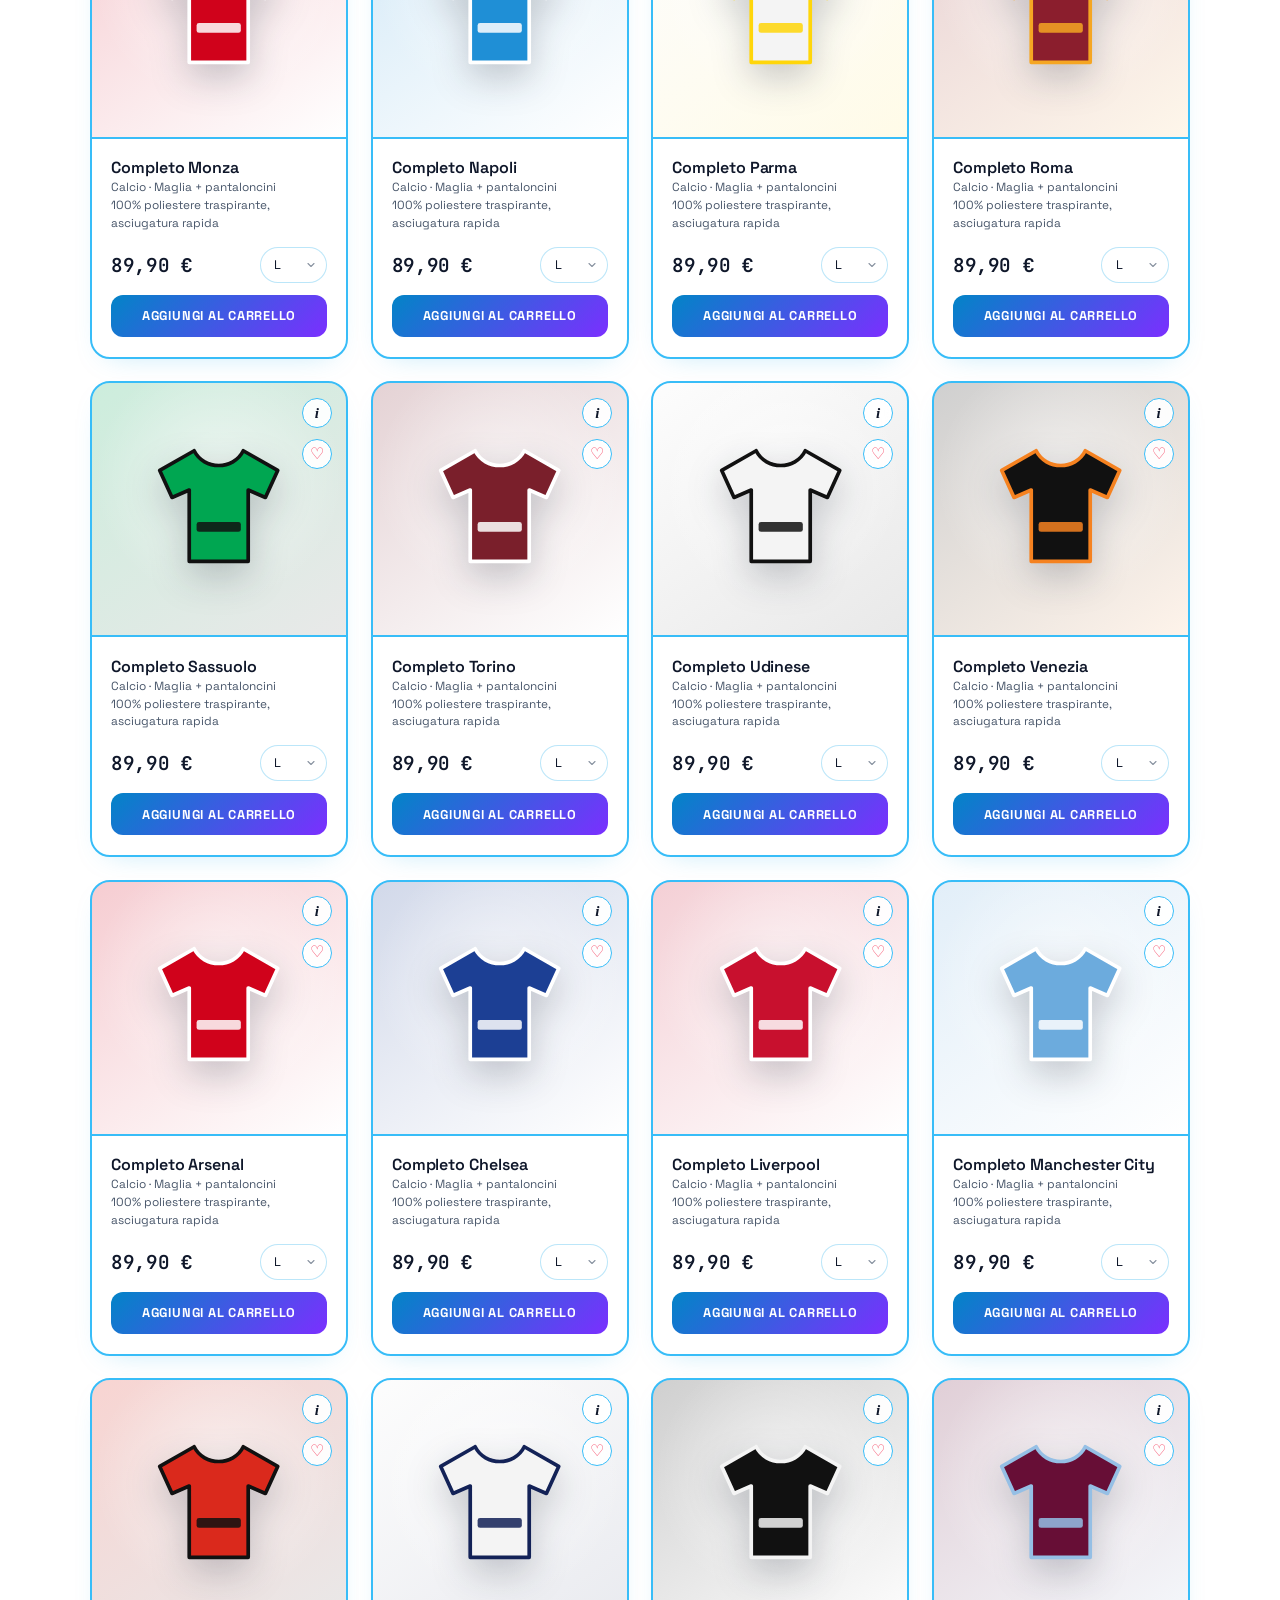
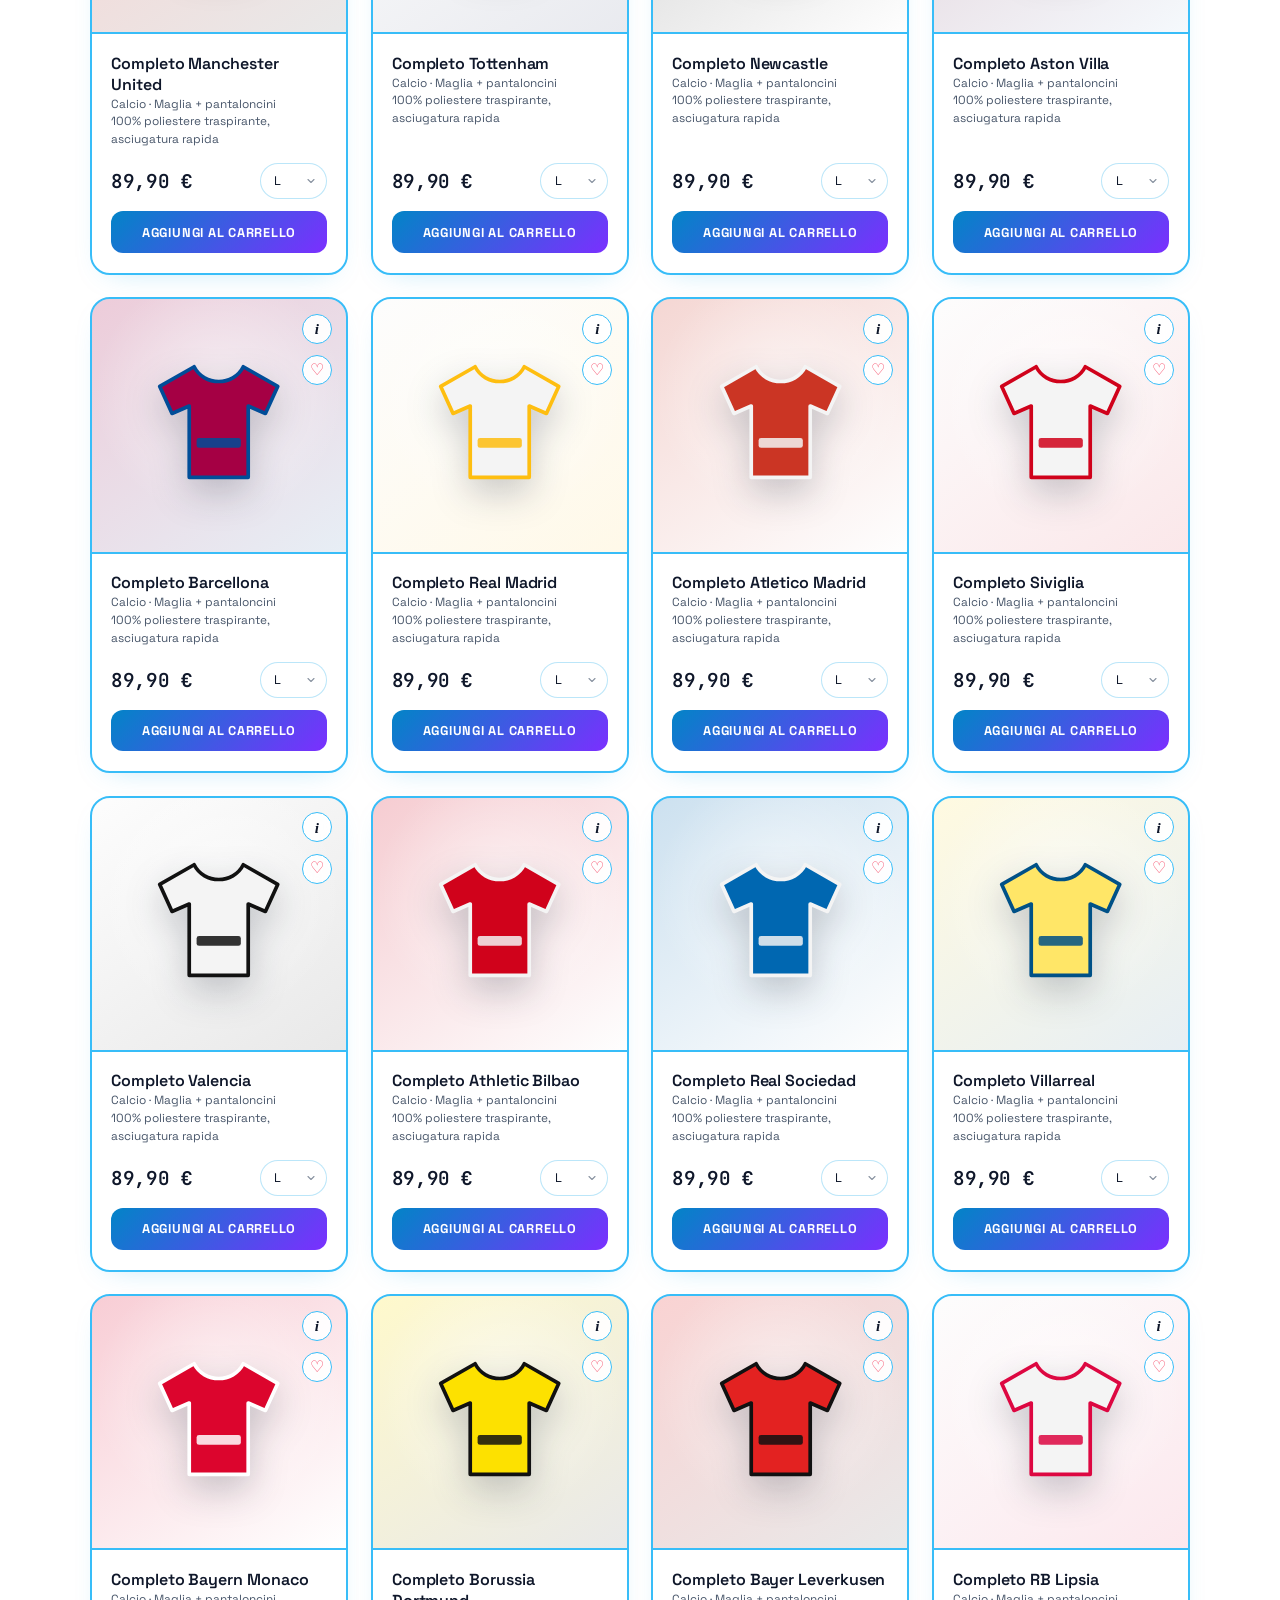
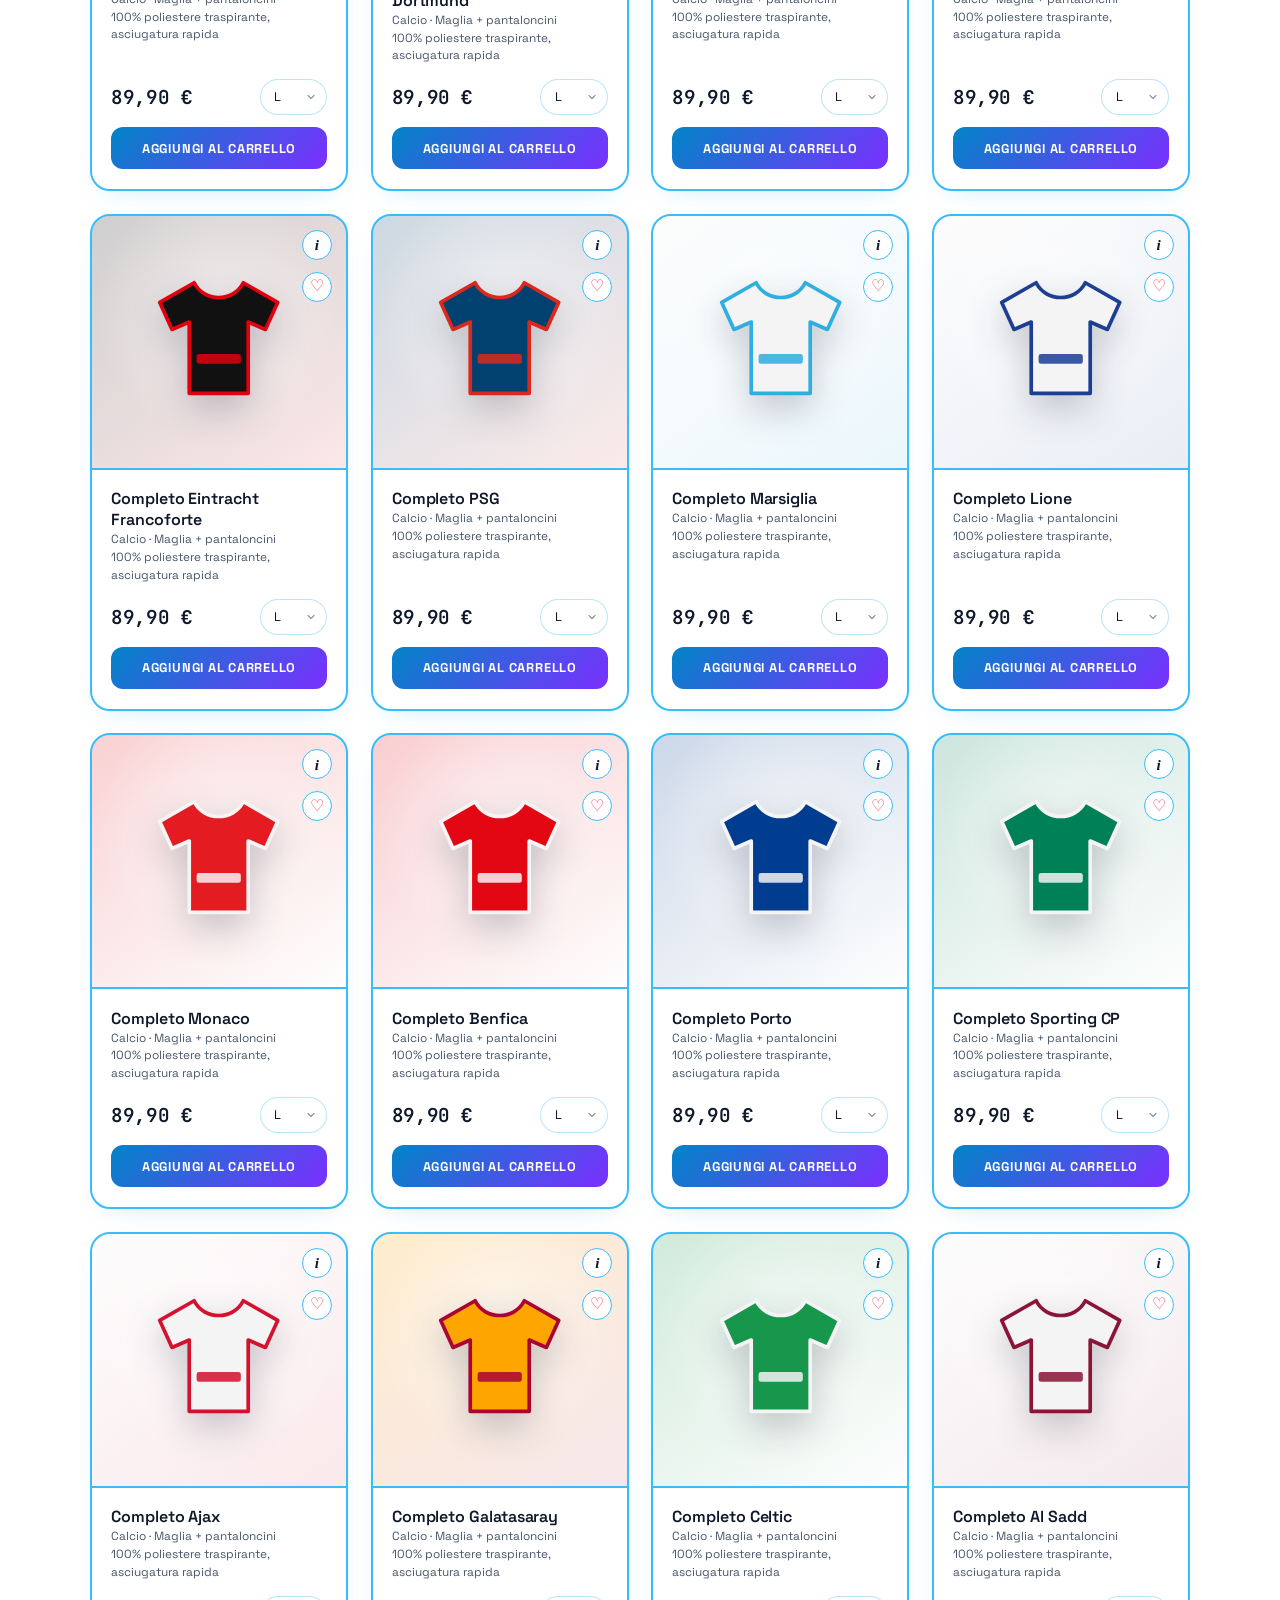
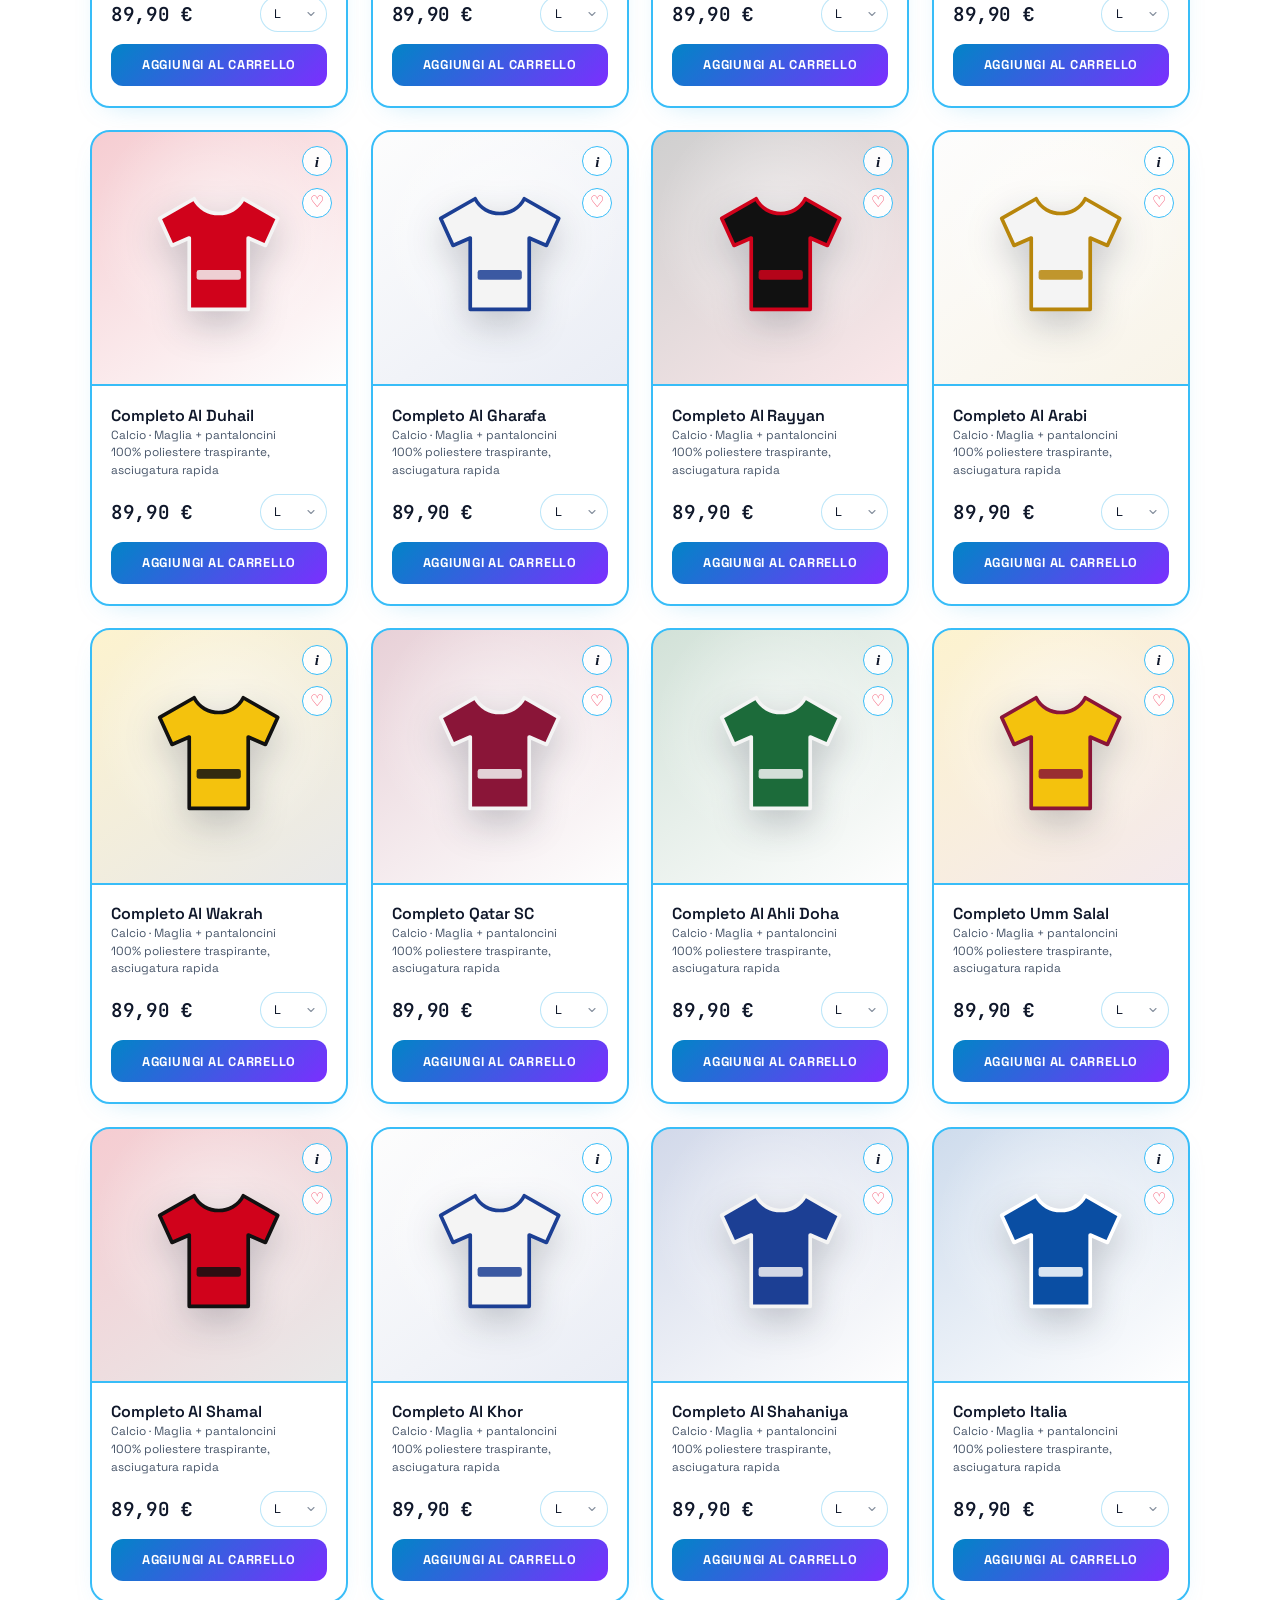
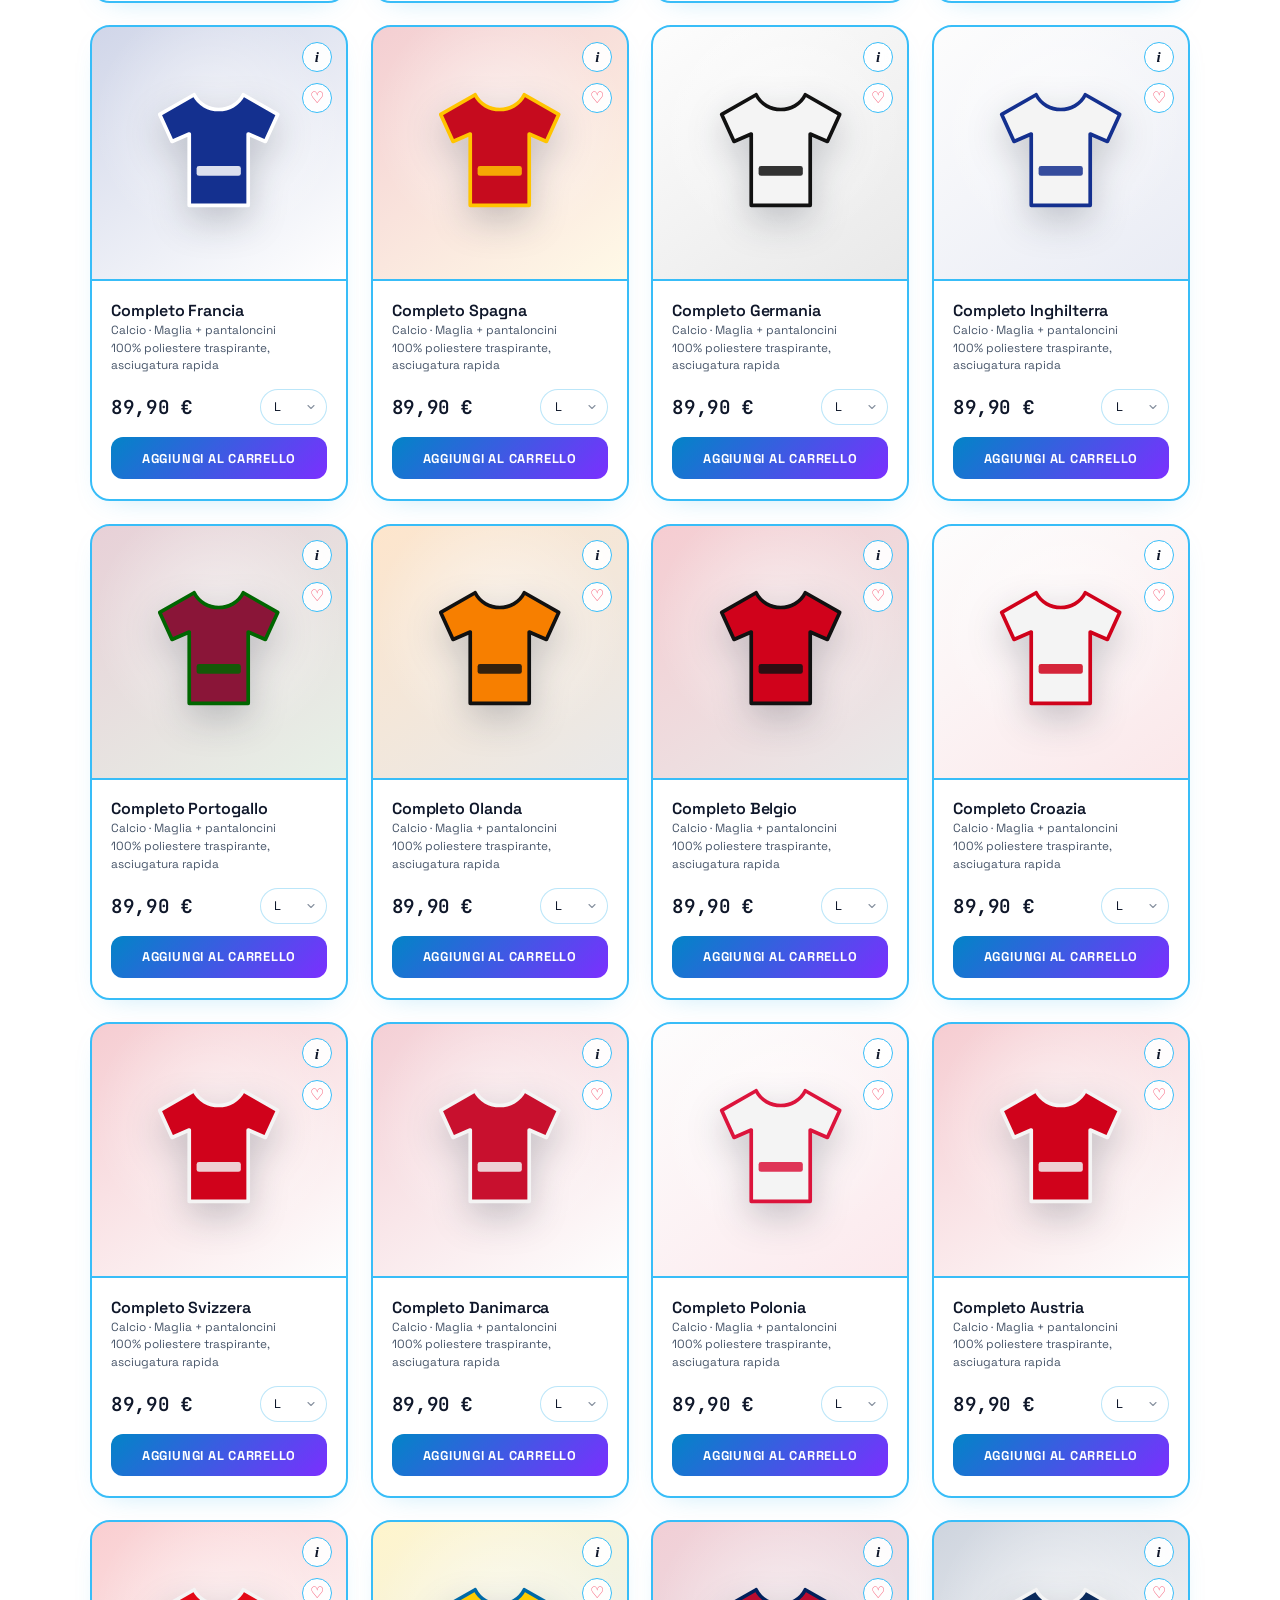
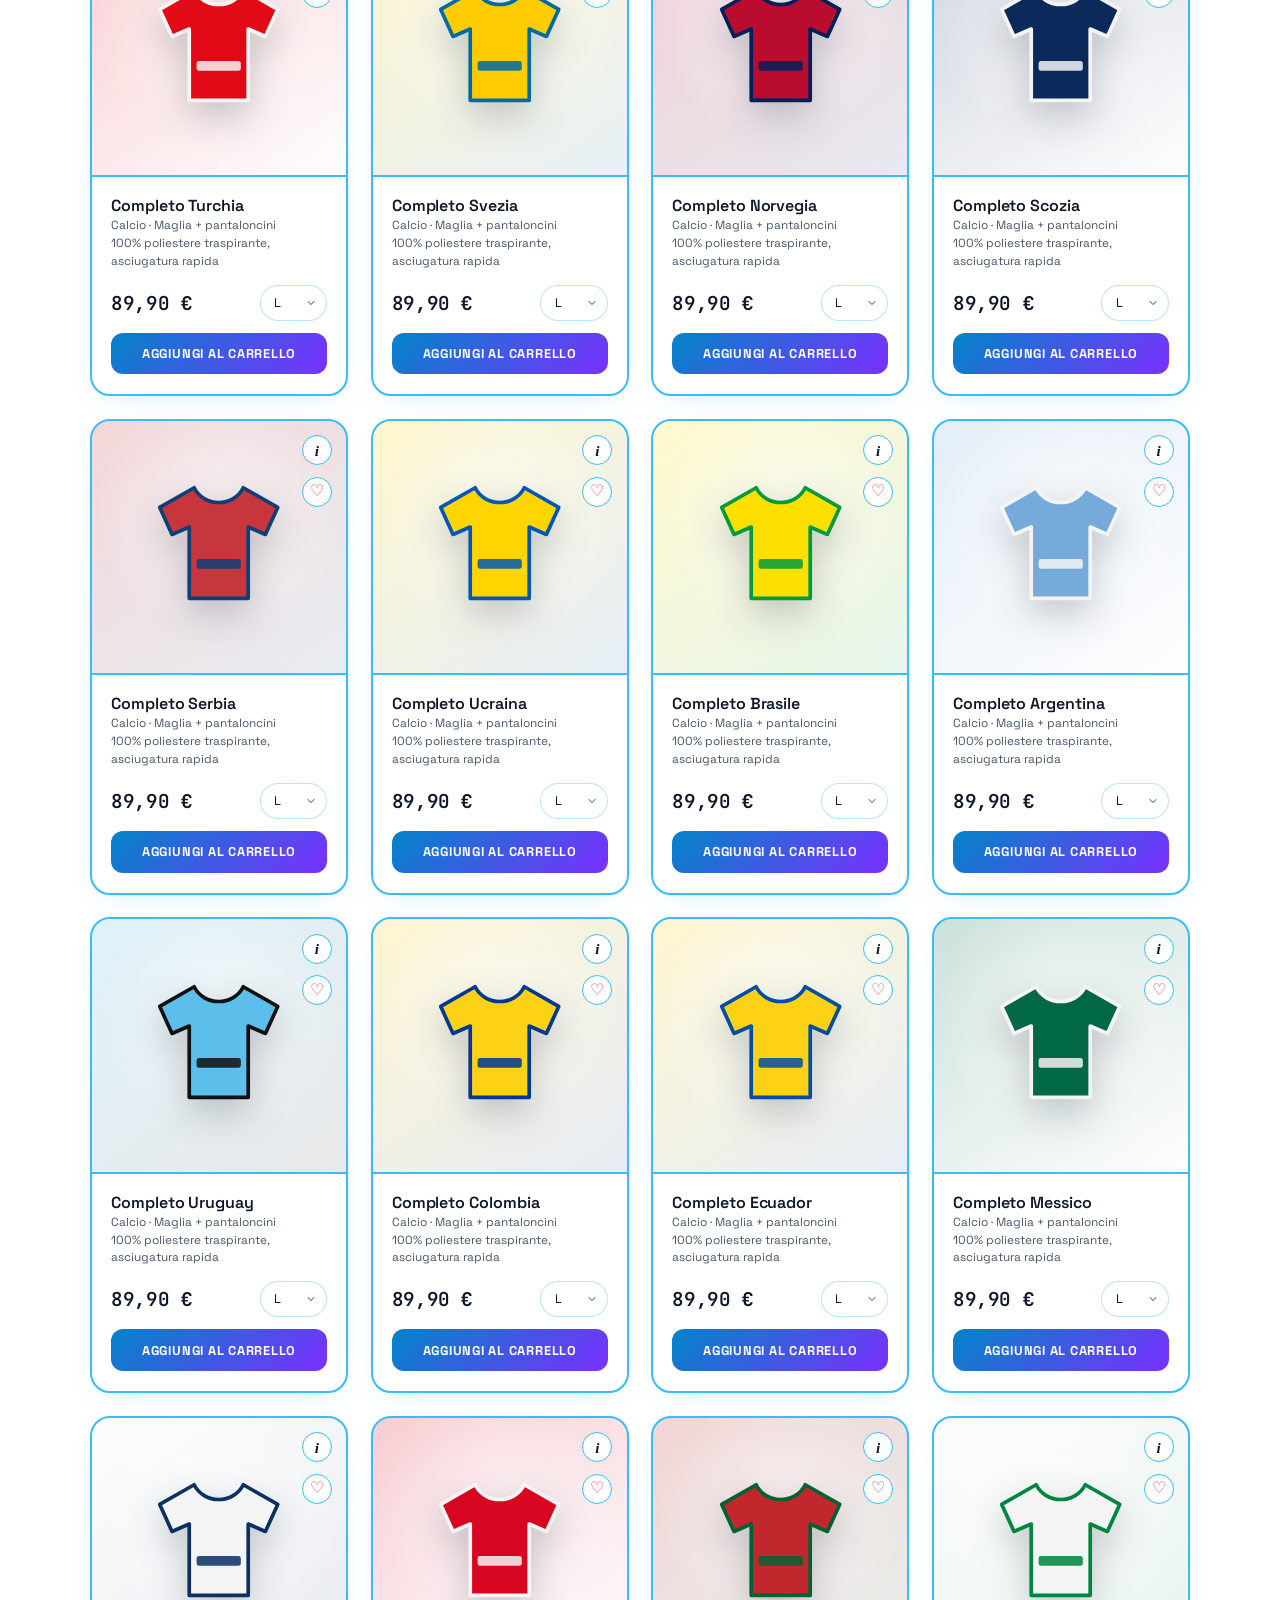
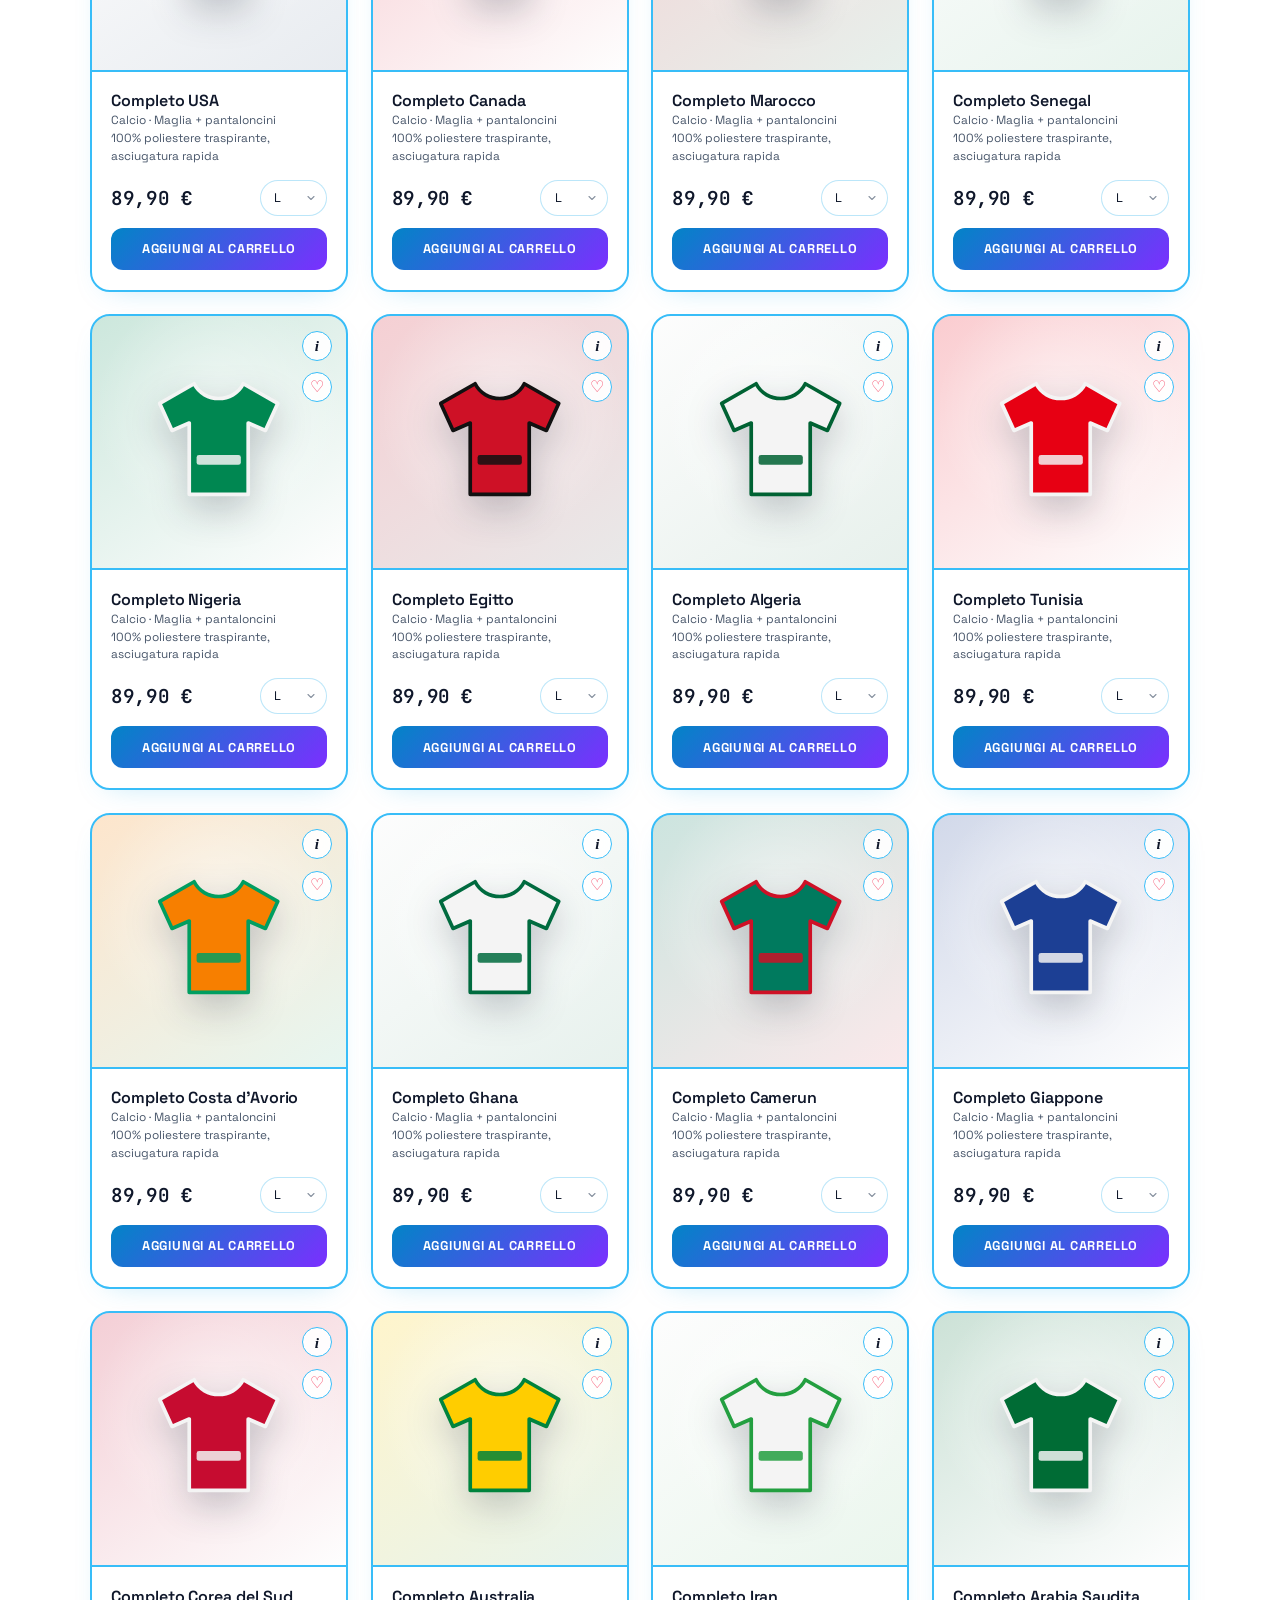
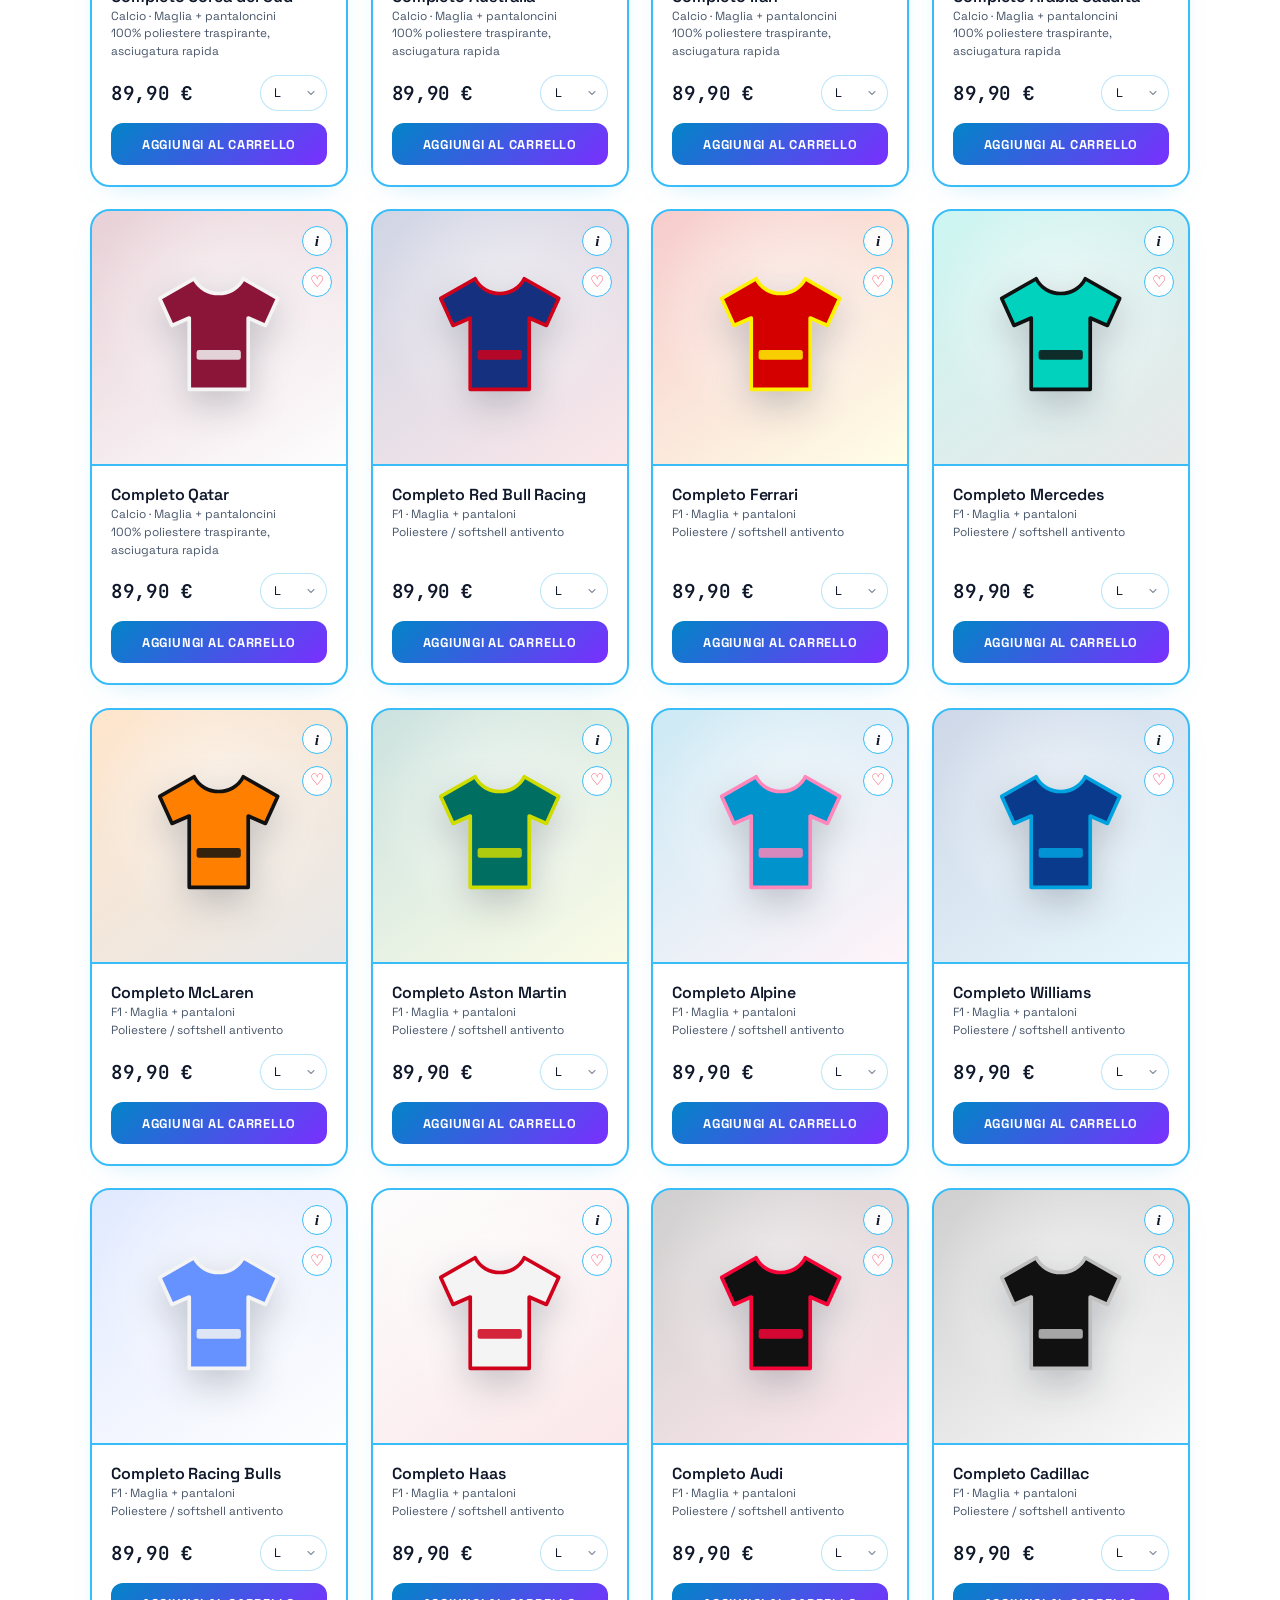
==== commit c50a7bc7: "Add files via upload" ====
--- a/index.html
+++ b/index.html
@@ -8,8 +8,8 @@
 <link rel="preconnect" href="https://fonts.googleapis.com">
 <link href="https://fonts.googleapis.com/css2?family=Space+Grotesk:wght@400;500;600;700&family=JetBrains+Mono:wght@400;700&display=swap" rel="stylesheet">
 <script>try{document.documentElement.dataset.theme=localStorage.getItem("tema")||"light"}catch(e){document.documentElement.dataset.theme="light"}</script>
-<link rel="stylesheet" href="style.css?v=6">
-<link rel="stylesheet" href="shop.css?v=6">
+<link rel="stylesheet" href="style.css?v=7">
+<link rel="stylesheet" href="shop.css?v=7">
 </head>
 <body>
 <canvas id="bgc"></canvas>
@@ -90,7 +90,7 @@
   <a class="bp" id="checkout" href="#" target="_blank" rel="noopener">Ordina su WhatsApp</a>
 </aside>
 
-<script src="catalogo.js?v=6"></script>
-<script src="shop.js?v=6"></script>
+<script src="catalogo.js?v=7"></script>
+<script src="shop.js?v=7"></script>
 </body>
 </html>
--- a/shop.css
+++ b/shop.css
@@ -371,3 +371,48 @@
 .sec .con,.ctab{transition:opacity .7s ease,translate .7s cubic-bezier(.2,.8,.3,1)}
 #cfx{position:fixed;inset:0;z-index:2147483500;pointer-events:none}
 #sug button{position:static;transform:none;height:auto;border-radius:0;right:auto;top:auto;background:none;display:flex}
+
+/* ═══ Guida taglie ═══ */
+.tglink{display:inline-flex;align-items:center;gap:.4rem;background:none;border:0;padding:.3rem 0;color:var(--a);font:600 .82rem inherit;font-family:inherit;cursor:pointer;text-decoration:underline;text-underline-offset:3px;margin-bottom:.6rem}
+#tg{position:fixed;inset:0;z-index:2147483620;background:rgba(0,0,0,.6);display:flex;align-items:flex-end;justify-content:center}
+#tg[hidden]{display:none}
+.tgb{position:relative;width:min(460px,100%);max-height:92vh;overflow:auto;background:var(--bg2,#0b0b18);color:var(--tx);border:1px solid var(--gb);border-radius:22px 22px 0 0;padding:1.4rem 1.3rem calc(1.4rem + env(safe-area-inset-bottom,0px));animation:tgu .3s cubic-bezier(.2,.8,.3,1)}
+@keyframes tgu{from{transform:translateY(40px);opacity:0}}
+@media(min-width:600px){#tg{align-items:center}.tgb{border-radius:22px}}
+.tgb h3{font-size:1.2rem;margin:0 2.5rem .3rem 0}
+.tgs{font-size:.8rem;color:var(--mu2);line-height:1.5;margin:.3rem 0 1rem}
+.tgx{position:absolute;right:.9rem;top:.9rem;width:36px;height:36px;border-radius:50%;border:1px solid var(--gb);background:var(--gl);color:var(--tx);cursor:pointer}
+.tgf{display:flex;gap:.7rem}
+.tgf label{flex:1;display:flex;flex-direction:column;gap:.3rem;font-size:.72rem;color:var(--mu2)}
+.tgf input{height:48px;border-radius:12px;border:1px solid var(--gb);background:var(--bg);color:var(--tx);padding:0 .9rem;font:600 1.05rem inherit;font-family:inherit;min-width:0}
+.tgf input:focus{outline:0;border-color:var(--azz,#38bdf8)}
+.tgr{margin:1rem 0;padding:.9rem 1rem;border-radius:14px;border:1px dashed var(--gb);text-align:center;font-size:.88rem;color:var(--mu2)}
+.tgr.ok{border:1px solid var(--azz,#38bdf8);background:var(--ibo);color:var(--tx)}
+.tgr b{font-size:1.5rem;color:var(--a);margin:0 .2rem}
+.tgr button{margin-left:.5rem;padding:.45rem .8rem;border-radius:99px;border:0;background:var(--a);color:#fff;font:600 .78rem inherit;font-family:inherit;cursor:pointer}
+.tgt{border:1px solid var(--ibb);border-radius:14px;overflow:hidden;font-size:.85rem}
+.tgt>div{display:flex;justify-content:space-between;padding:.6rem 1rem;border-top:1px solid var(--ibb)}
+.tgt>div:first-child{border:0;font-size:.68rem;letter-spacing:.1em;text-transform:uppercase;color:var(--mu);background:var(--ibo)}
+.tgt>div.on{background:var(--a);color:#fff;font-weight:700}
+body.tg-lock{overflow:hidden}
+
+/* ═══ Come funziona ═══ */
+.stp{display:grid;grid-template-columns:repeat(3,1fr);gap:1rem;margin-top:1.4rem;position:relative}
+.sp1{position:relative;padding:1.3rem 1.2rem;border-radius:18px;border:1px solid var(--ibb);background:var(--ibo);display:flex;flex-direction:column;gap:.45rem}
+.sp1 i{width:38px;height:38px;border-radius:50%;display:grid;place-items:center;font:700 1rem 'JetBrains Mono',monospace;font-style:normal;color:#fff;background:linear-gradient(135deg,#38bdf8,var(--a2,#7b2fff));box-shadow:0 8px 20px -8px rgba(56,189,248,.8)}
+.sp1 b{font-size:1rem}.sp1 span{font-size:.84rem;line-height:1.5;color:var(--mu2)}
+html[data-theme="light"] .sp1{background:#fff;border:2px solid var(--azz)}
+@media(max-width:720px){.stp{grid-template-columns:1fr}.sp1{flex-direction:row;flex-wrap:wrap;align-items:center;gap:.3rem .9rem}.sp1 i{flex:none}.sp1 b{flex:1}.sp1 span{flex-basis:100%}}
+
+/* ═══ Statistiche ═══ */
+.sts{display:grid;grid-template-columns:repeat(4,1fr);gap:.5rem;max-width:900px;margin:2rem auto 0;padding:0 1rem}
+.sts>div{text-align:center;padding:1rem .4rem;border-radius:16px;border:1px solid var(--ibb);background:var(--ibo)}
+.sts b{display:block;font:700 1.5rem 'JetBrains Mono',monospace;color:var(--a);font-variant-numeric:tabular-nums}
+.sts span{display:block;margin-top:.25rem;font-size:.64rem;letter-spacing:.08em;text-transform:uppercase;color:var(--mu2)}
+html[data-theme="light"] .sts>div{background:#fff;border:2px solid var(--azz)}
+@media(max-width:560px){.sts{grid-template-columns:repeat(2,1fr)}}
+
+/* ═══ Foto morbide ═══ */
+.pp img{opacity:0;transition:opacity .6s ease,transform .6s cubic-bezier(.2,.8,.3,1)}
+.pp img.ld{opacity:1}
+.pp.out img.ld{opacity:.32}
